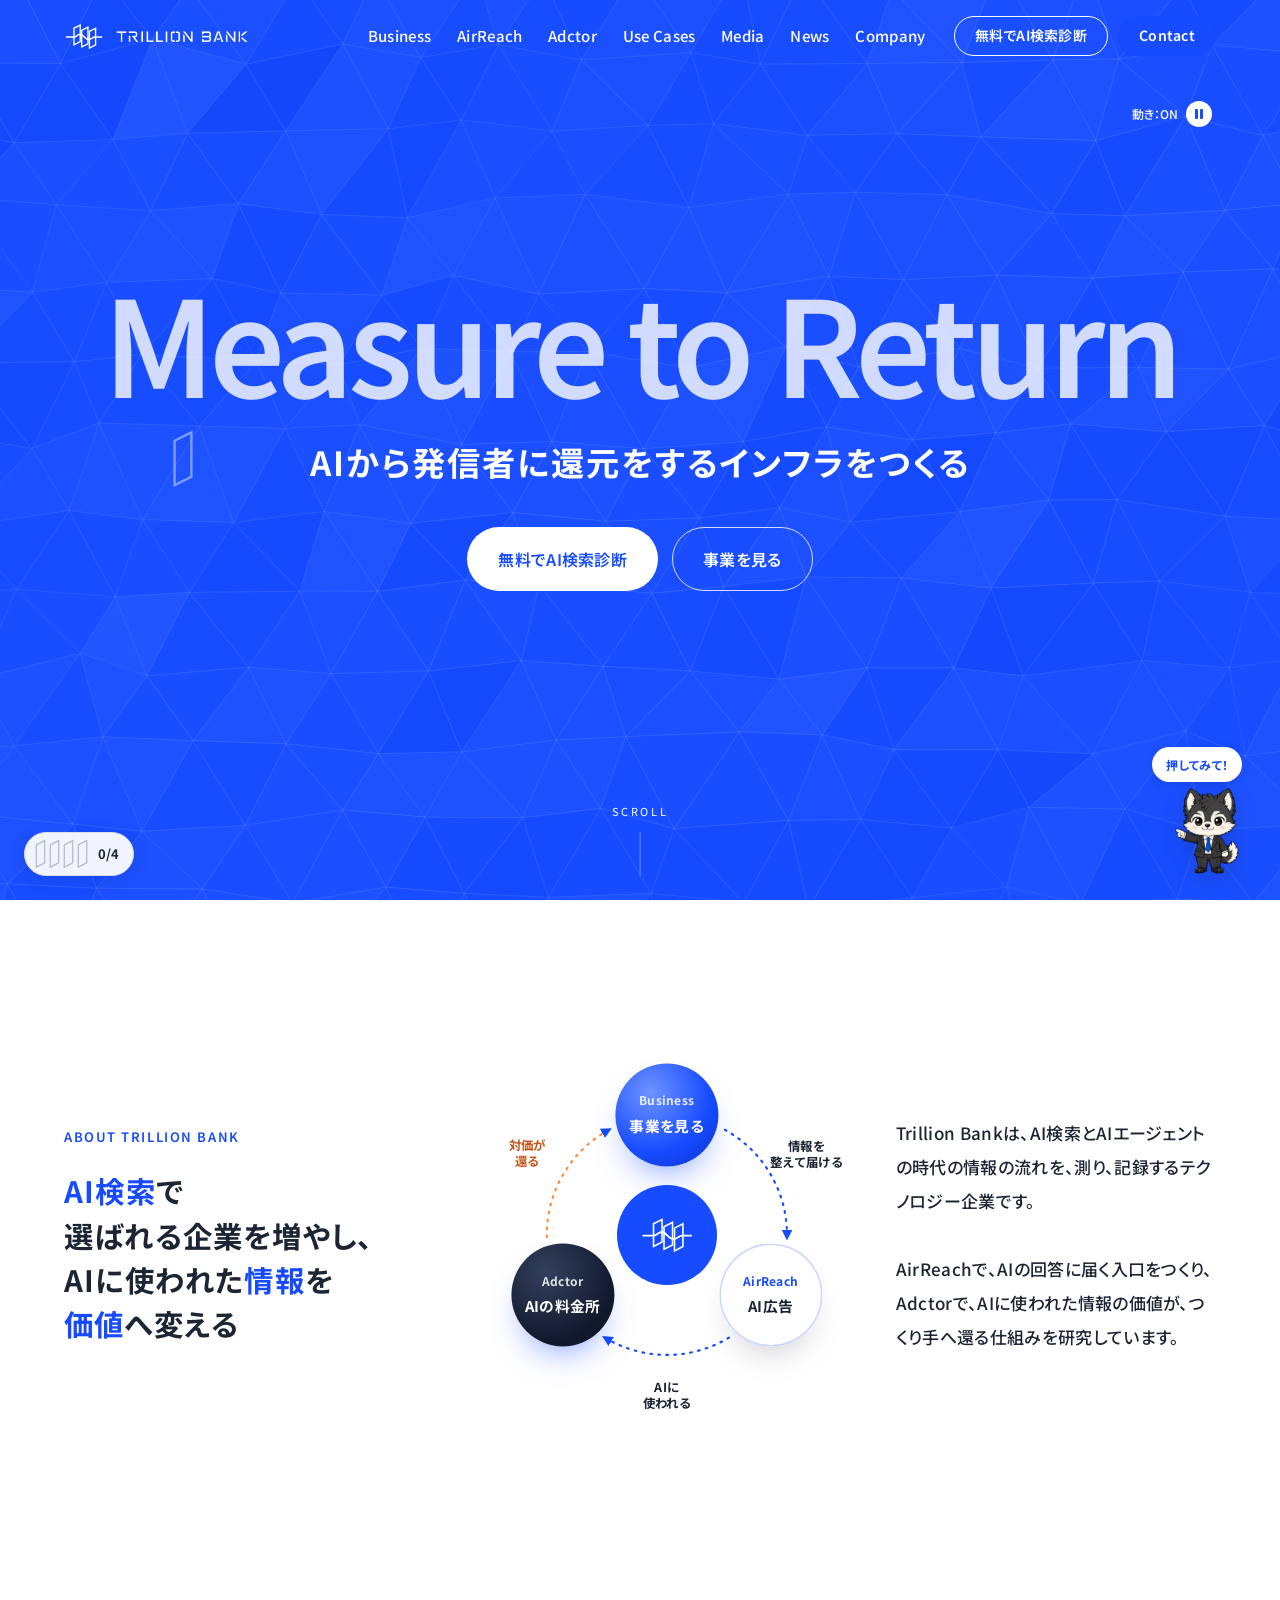
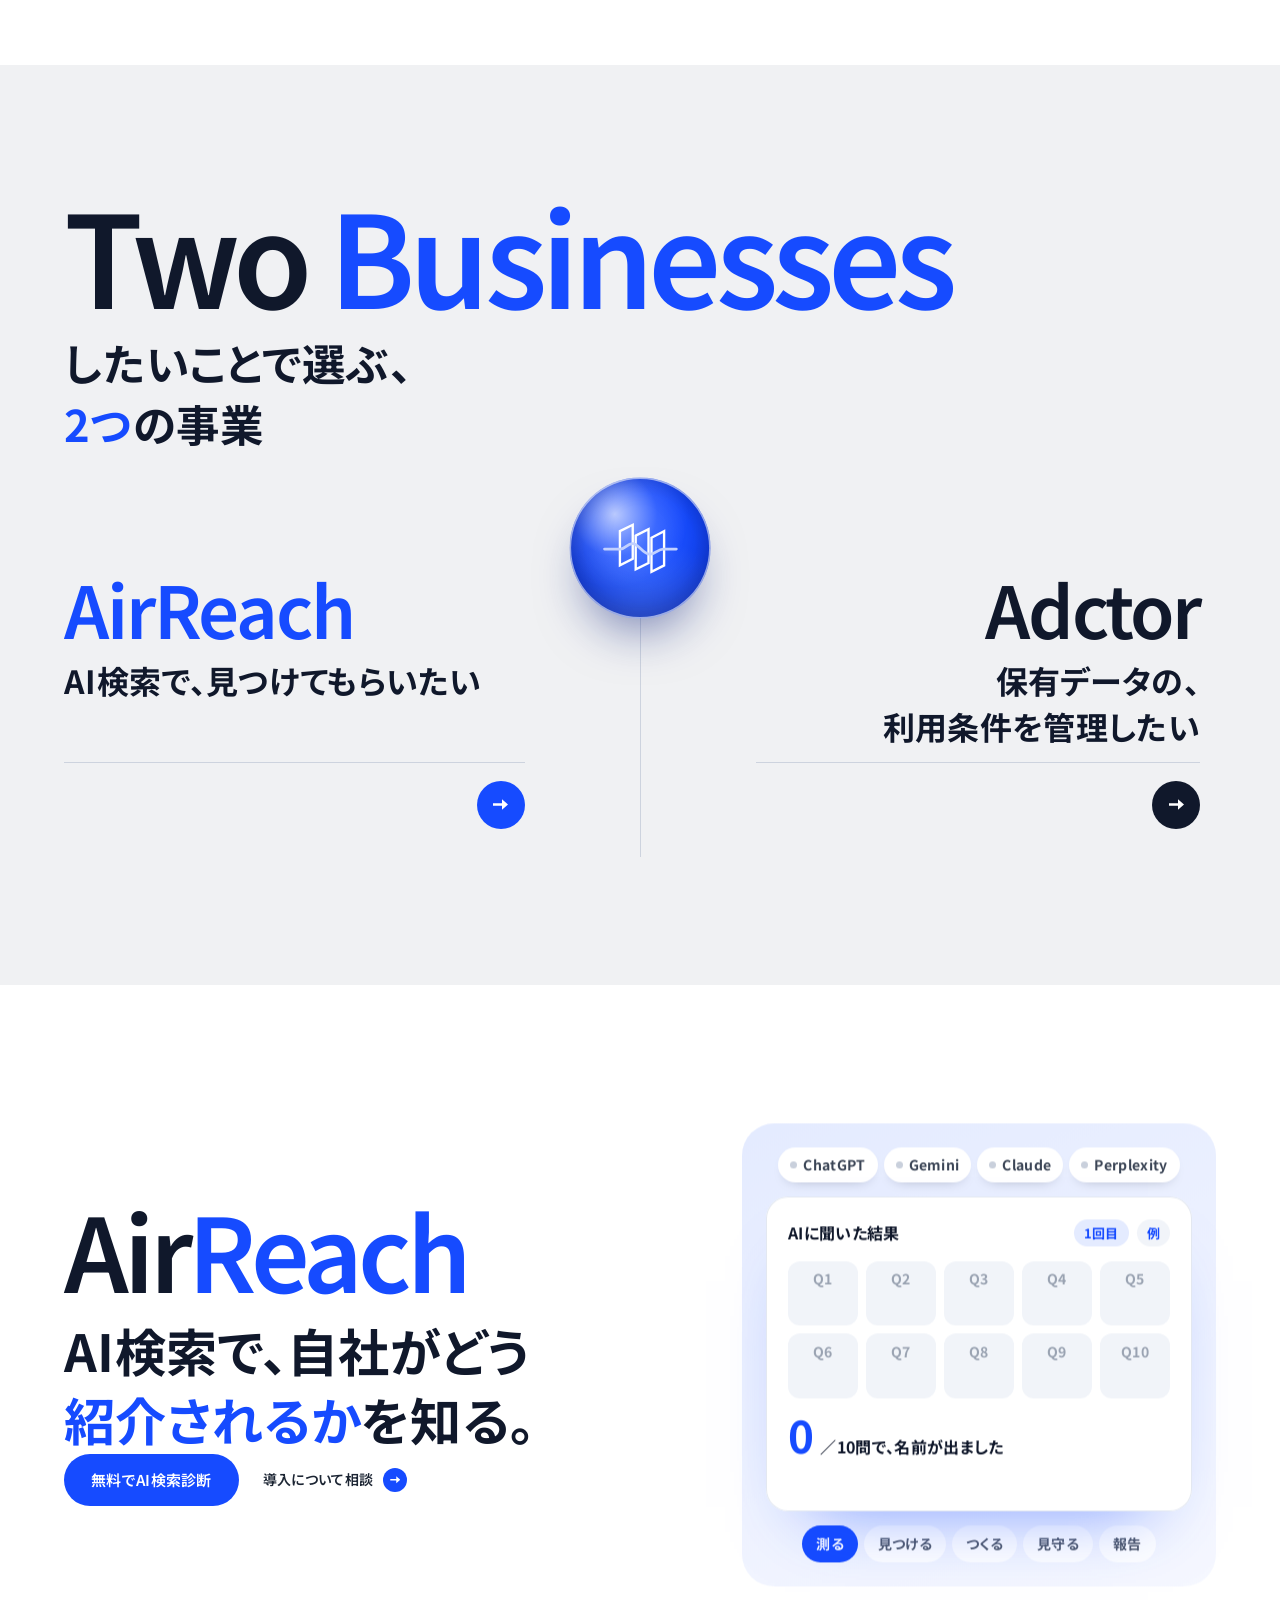
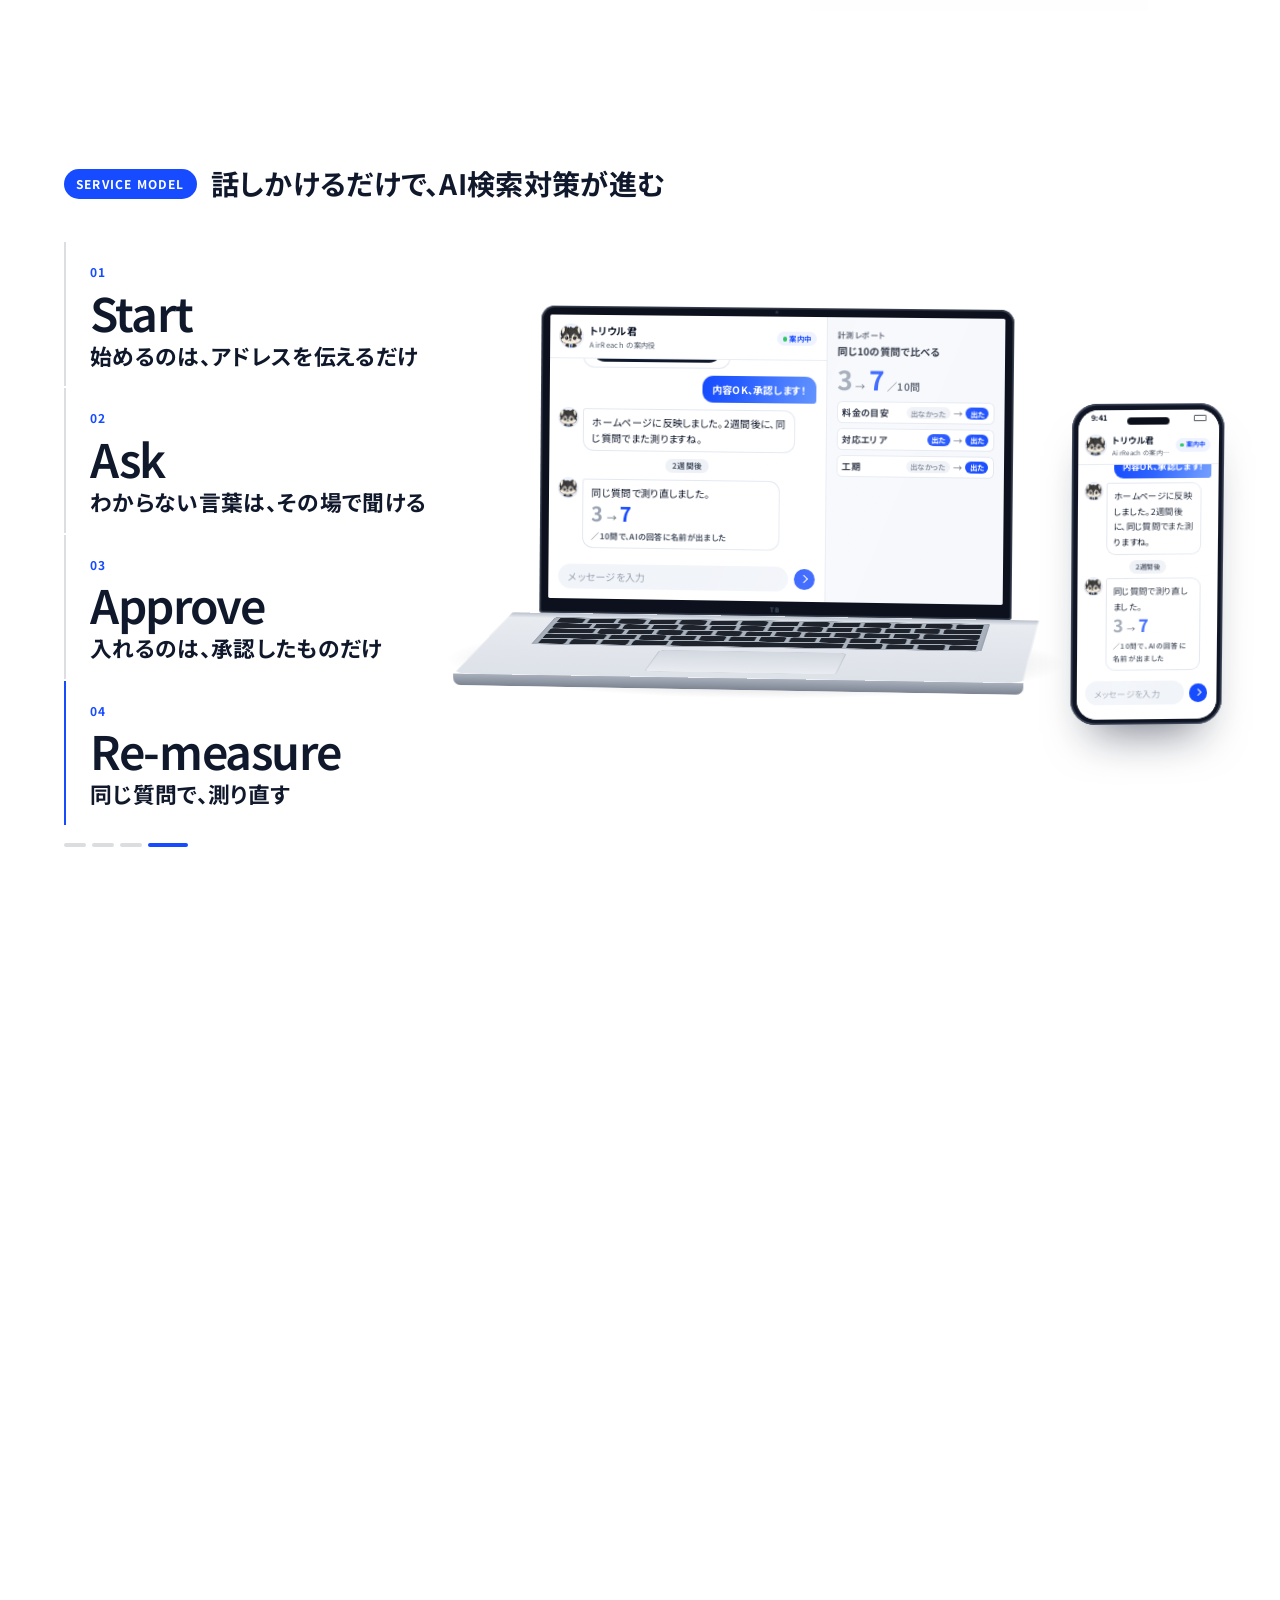
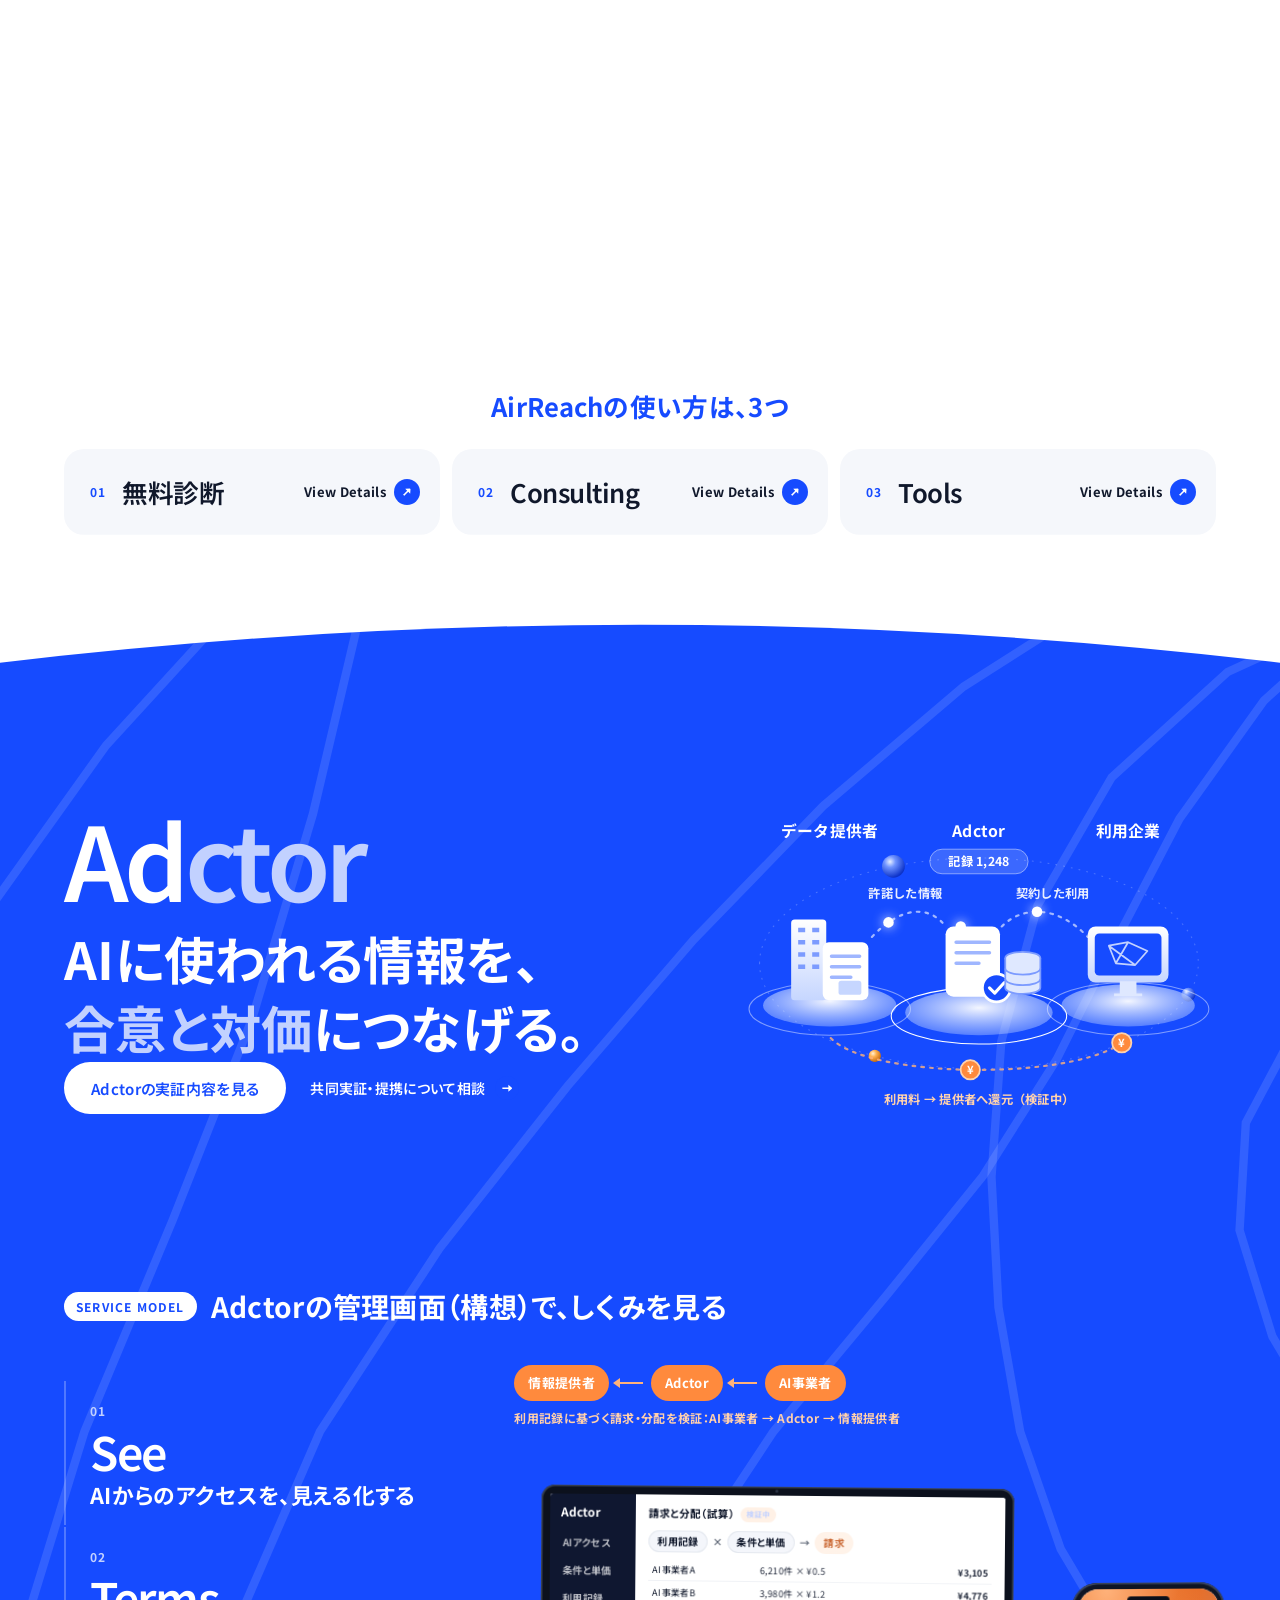
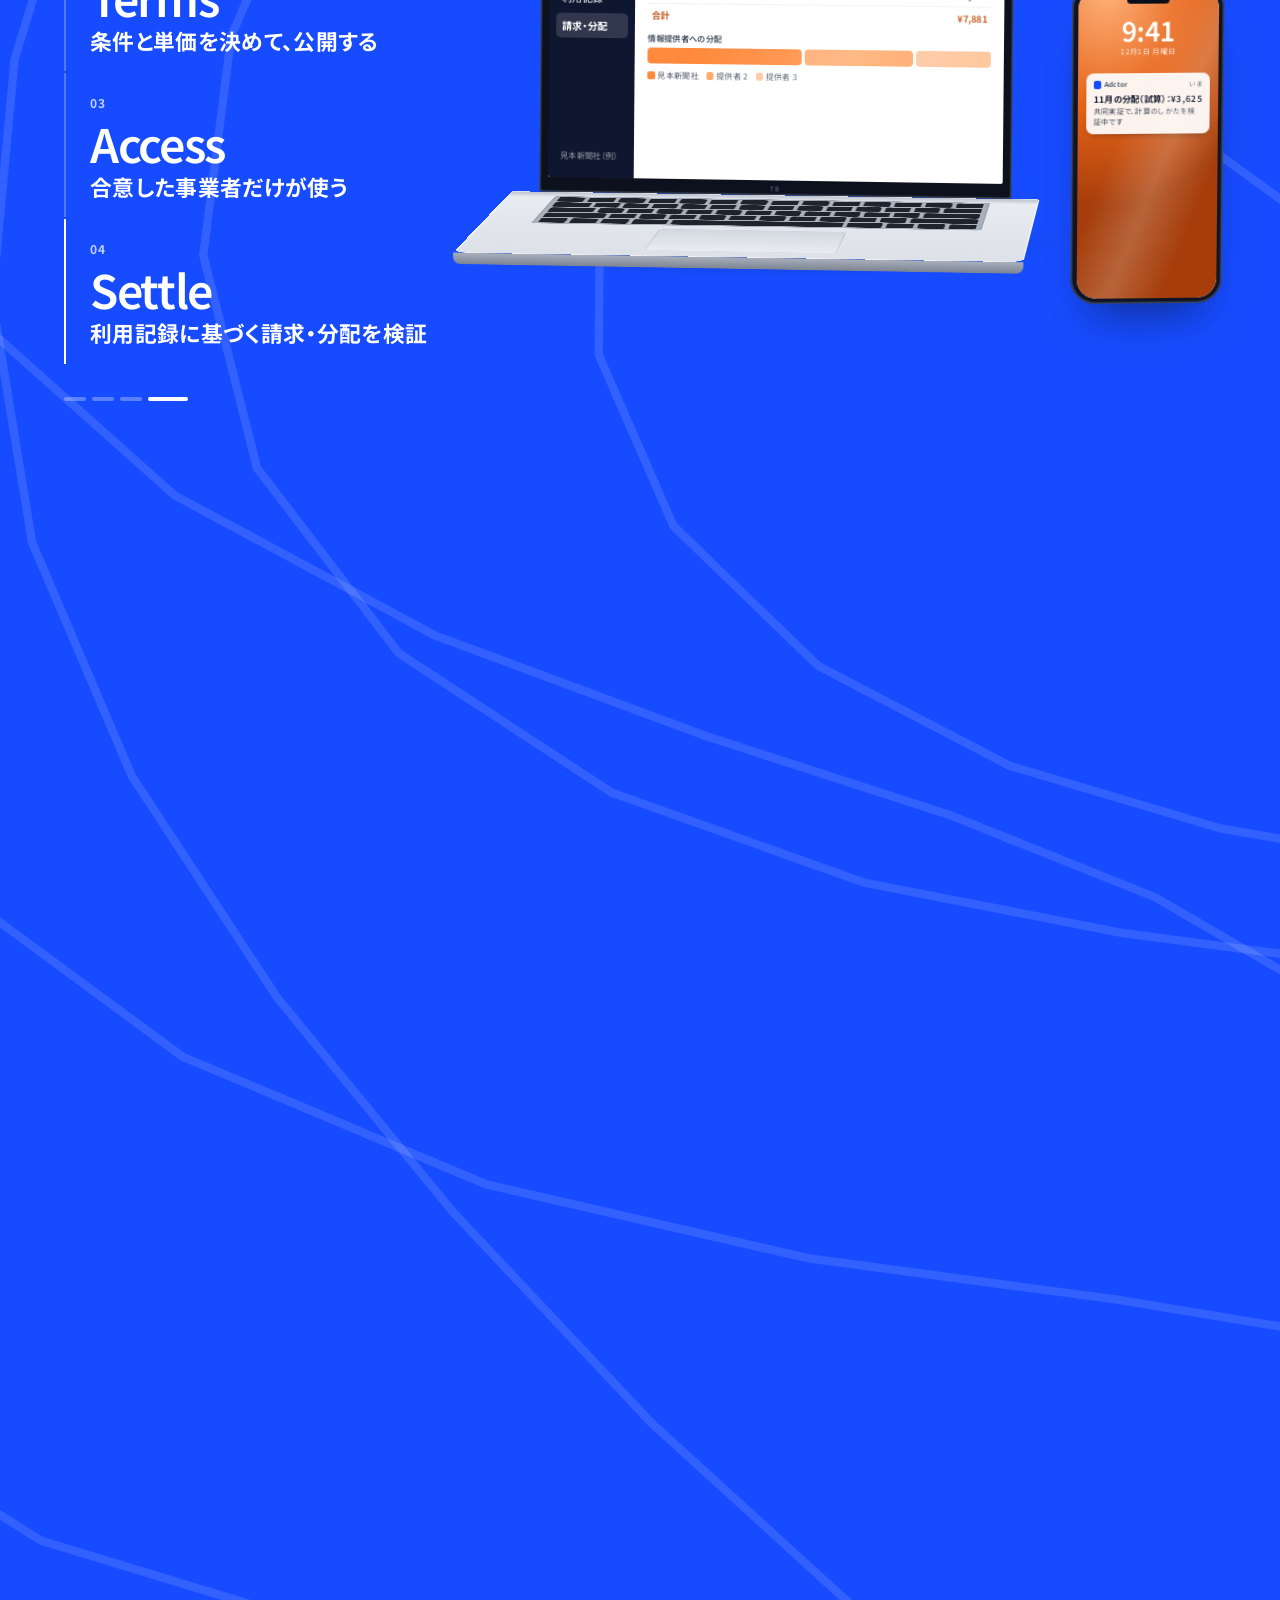
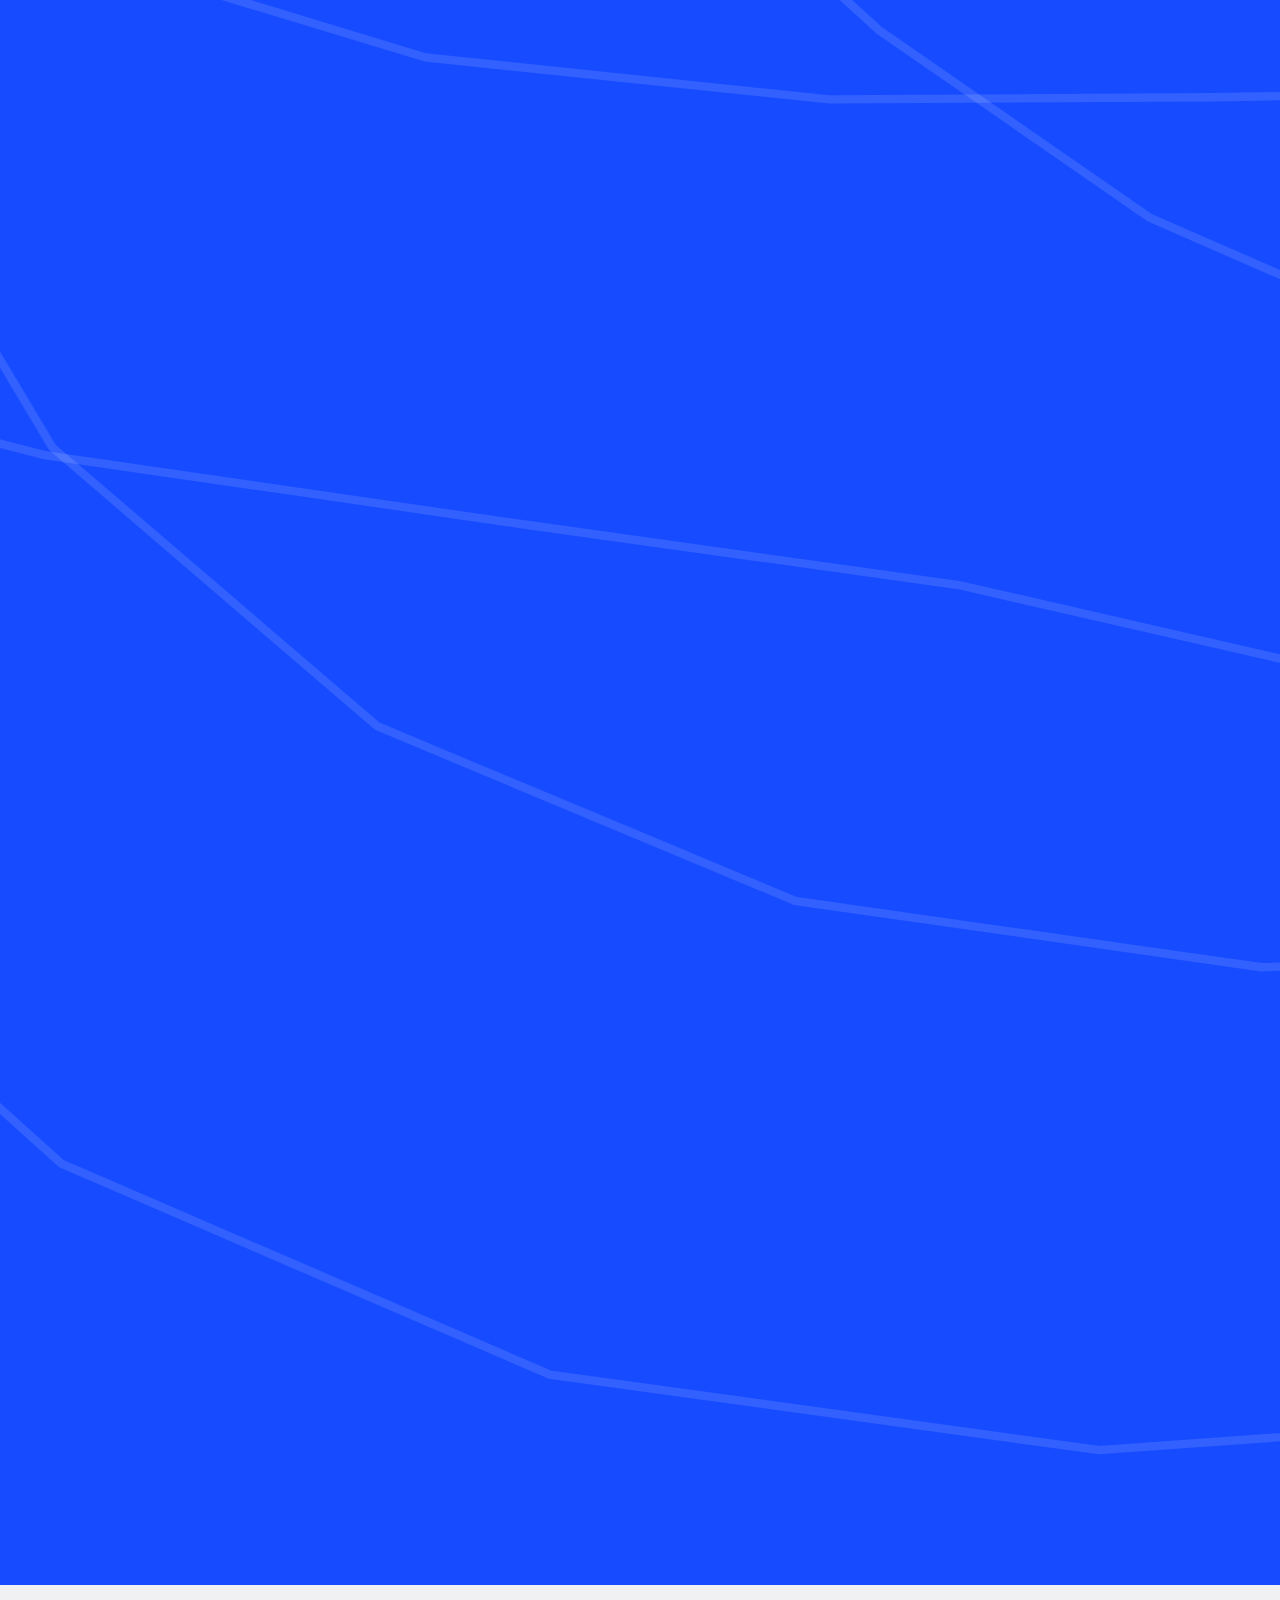
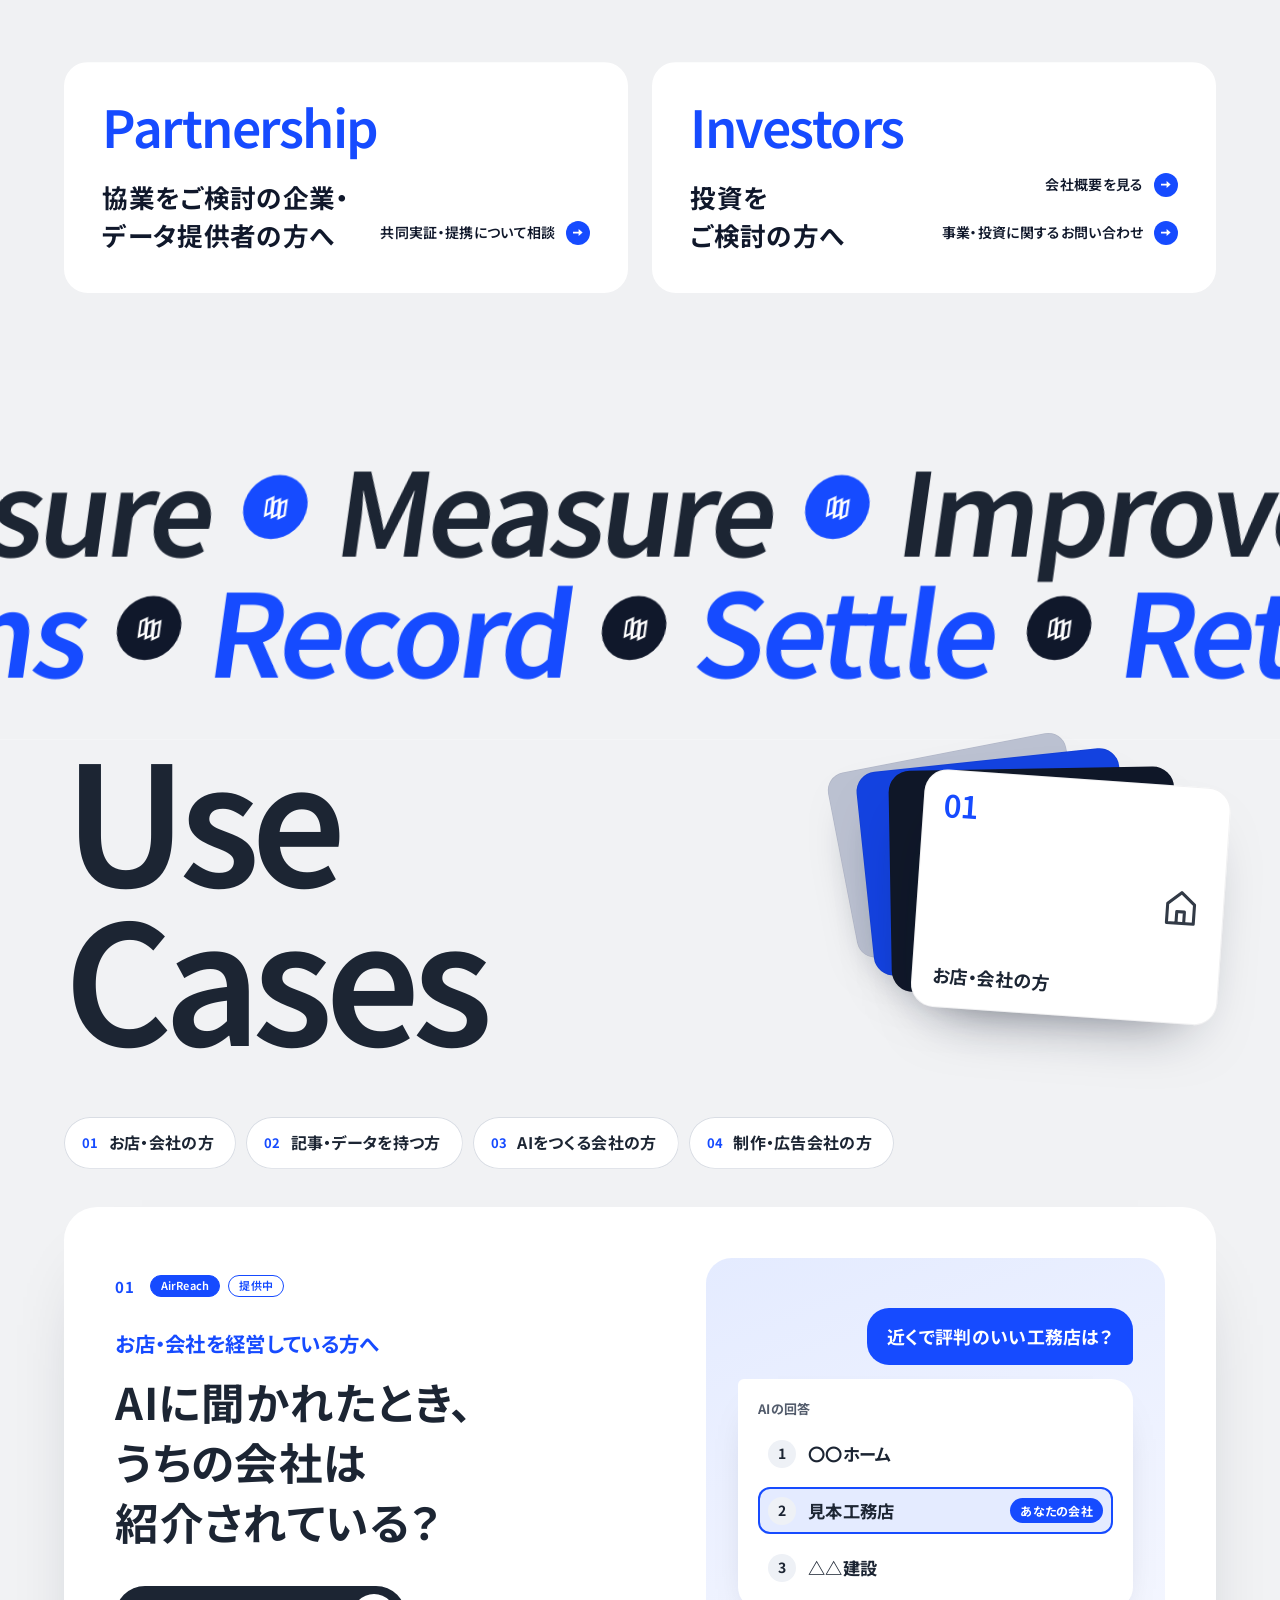
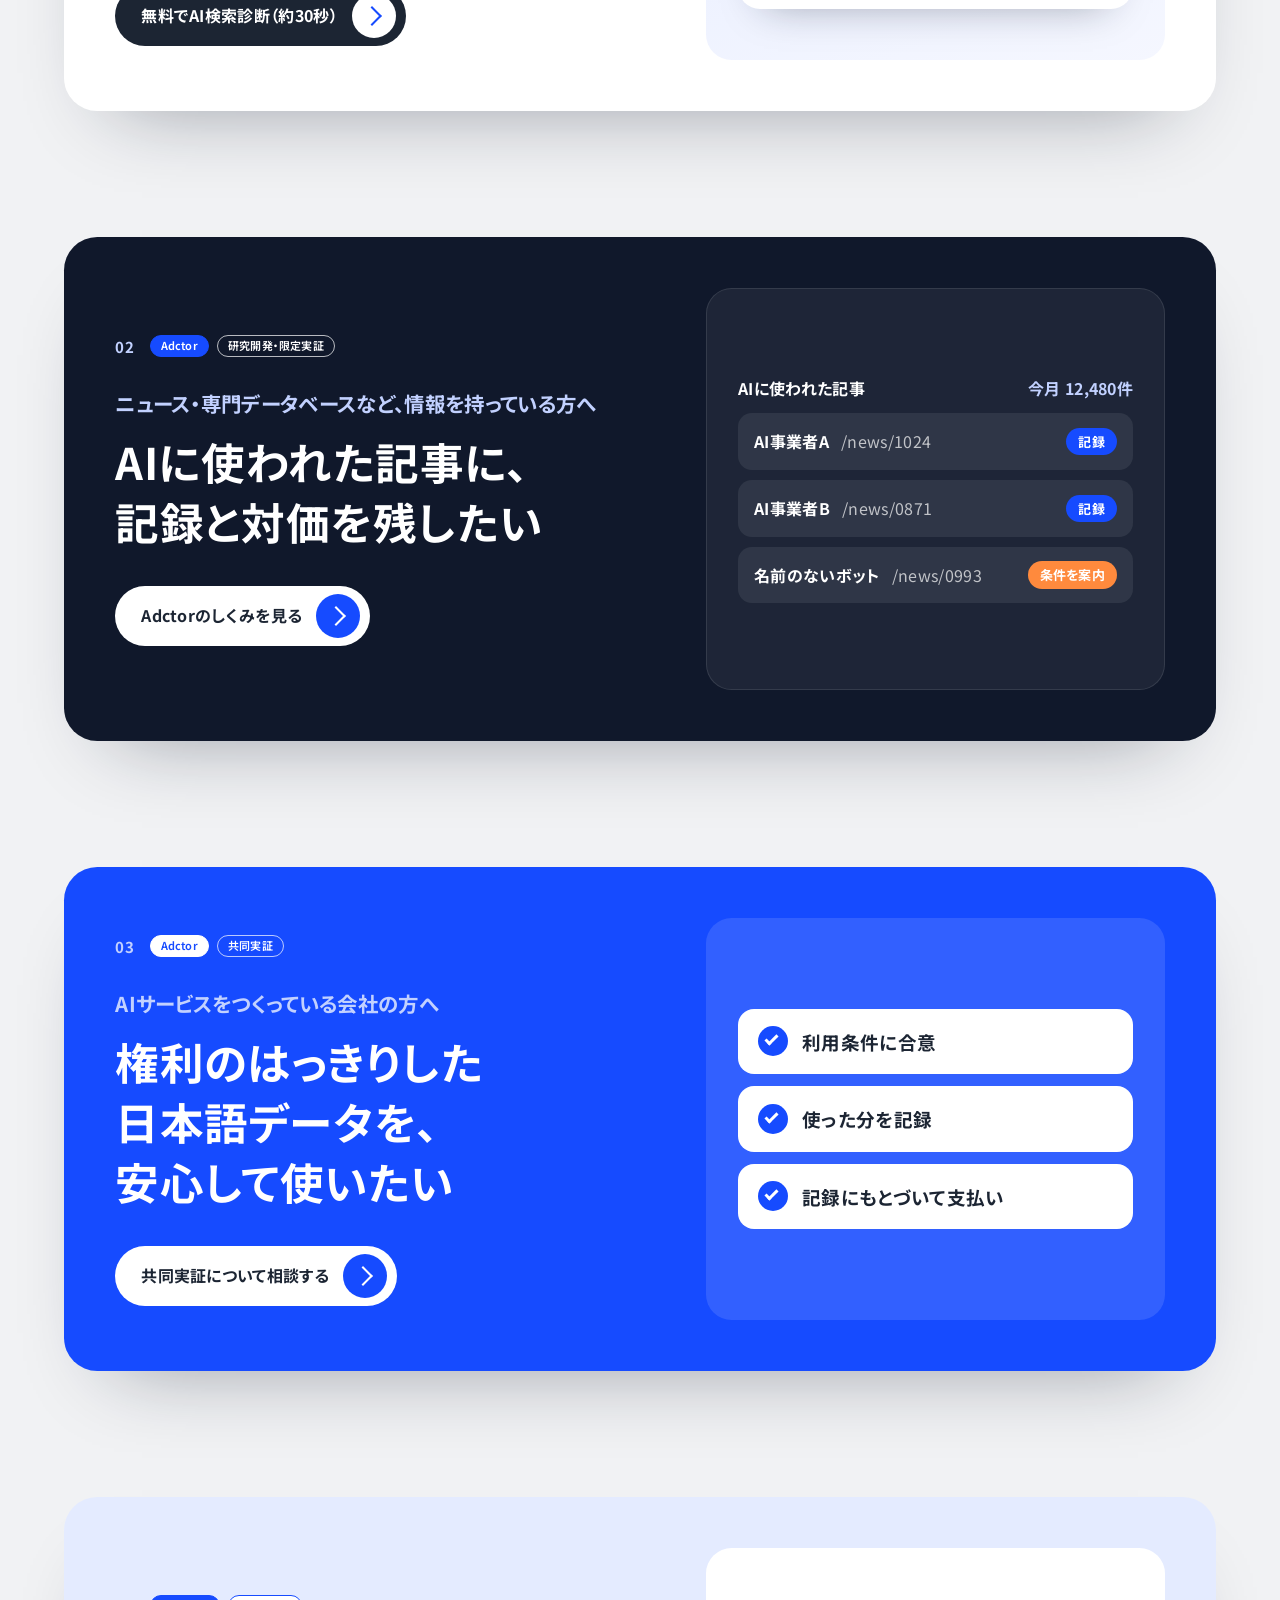
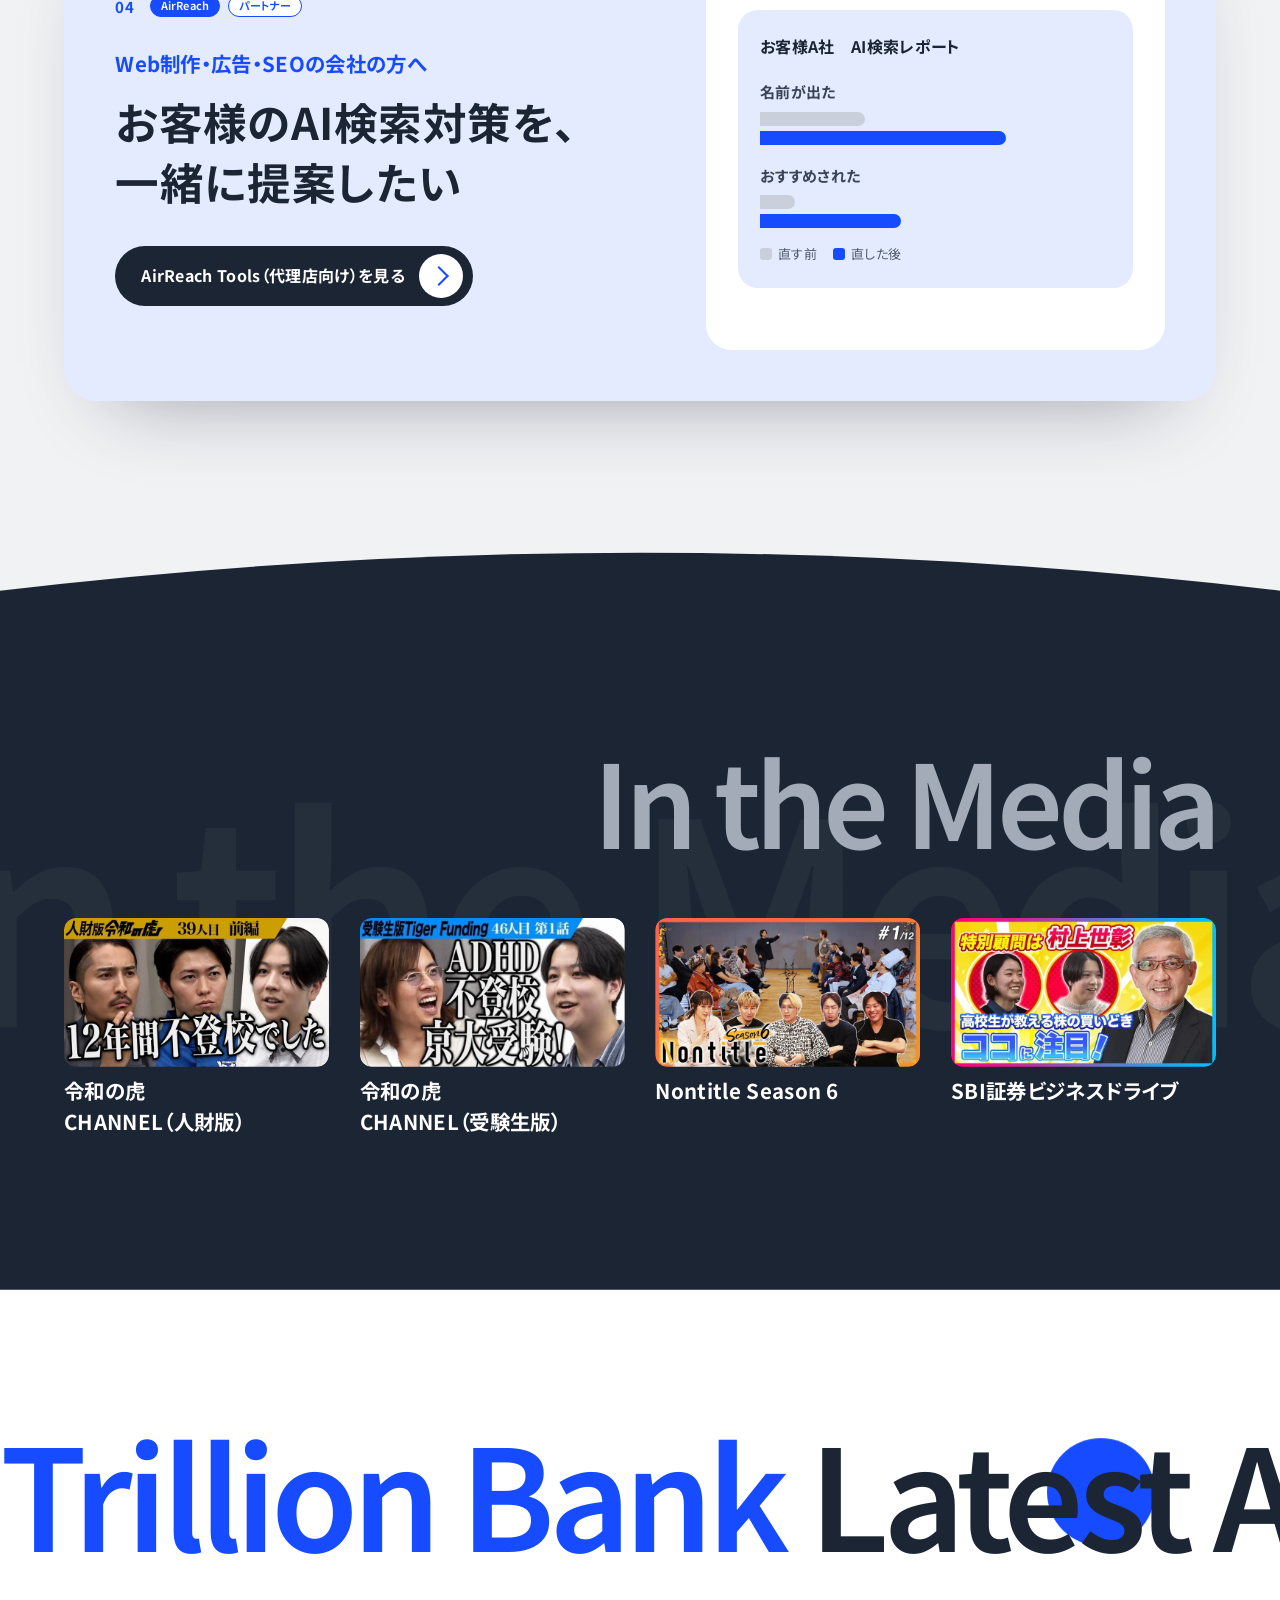
==== index.html @ 2e972a2d "Trillion Bank コーポレートサイト（プロトタイプ）を追加 トップと7つの下のページ（Business・AirReach・Adctor・Use Cases・Media・News・Compan" ====
<!doctype html>
<html lang="ja">
<head>
<meta charset="utf-8">
<meta name="viewport" content="width=device-width, initial-scale=1">
<title>株式会社Trillion Bank｜AI検索で見つかり、AIに使われた情報を価値へ変える</title>
<meta name="description" content="株式会社Trillion Bankは、AIに情報が届く入口と、使われた情報の価値を発信者に還す仕組みをつくる会社です。AirReachでAI検索での見え方を測って改善し、Adctorで情報の利用条件・記録・対価の流れを共同で検証しています。">
<link rel="canonical" href="https://trillion-bank.jp/">
<meta property="og:type" content="website">
<meta property="og:site_name" content="株式会社Trillion Bank">
<meta property="og:title" content="株式会社Trillion Bank｜AI検索で見つかり、AIに使われた情報を価値へ変える">
<meta property="og:description" content="AirReachでAI検索での見え方を測って改善し、Adctorで情報の利用条件と対価の流れを共同で検証しています。">
<meta property="og:url" content="https://trillion-bank.jp/">
<meta property="og:image" content="https://trillion-bank.jp/images/hero/tb-logo-color.webp">
<meta property="og:locale" content="ja_JP">
<meta name="twitter:card" content="summary_large_image">
<meta name="theme-color" content="#164bff">
<link rel="icon" href="assets/favicon.png">
<link rel="preconnect" href="https://fonts.googleapis.com">
<link rel="preconnect" href="https://fonts.gstatic.com" crossorigin>
<link rel="stylesheet" href="https://fonts.googleapis.com/css2?family=Google+Sans+Flex:wght@400..700&amp;family=Noto+Sans+JP:wght@400;500;700&amp;display=swap">
<link rel="stylesheet" href="style.css">
<link rel="stylesheet" href="gp-motion.css">
<link rel="stylesheet" href="site.css">
<script type="application/ld+json">
{
  "@context": "https://schema.org",
  "@type": "Organization",
  "name": "株式会社Trillion Bank",
  "alternateName": ["Trillion Bank", "トリリオンバンク"],
  "url": "https://trillion-bank.jp/",
  "logo": "https://trillion-bank.jp/images/hero/tb-logo-symbol.webp",
  "foundingDate": "2025-12-23",
  "description": "AIに情報が届く入口と、使われた情報の価値を発信者に還す仕組みをつくる会社。",
  "address": {
    "@type": "PostalAddress",
    "postalCode": "102-0083",
    "addressRegion": "東京都",
    "addressLocality": "千代田区",
    "streetAddress": "麹町六丁目2番1号 麹町サイトビル6階 ROOMZ",
    "addressCountry": "JP"
  },
  "contactPoint": { "@type": "ContactPoint", "contactType": "sales", "url": "https://trillion-bank.jp/trillionbank/contact/" }
}
</script>
<script>document.documentElement.classList.add('js');</script>
</head>
<body>

<!-- SITE:symbols -->
<!-- ロゴシンボルの部品（3枚のフレームと青い線） -->
<svg width="0" height="0" style="position:absolute" aria-hidden="true">
  <defs>
    <g id="tb-frames">
      <path d="M103 74 L168 42 L168 214 L103 247 Z"/>
      <path d="M183 97 L248 64 L248 236 L183 268 Z"/>
      <path d="M263 108 L327 75 L327 248 L263 281 Z"/>
    </g>
    <path id="tb-frame" d="M4 18 L30 5 L30 74 L4 87 Z"/>
    <path id="tb-wave" d="M25 165 H105 C130 165 140 137 166 137 C200 137 216 191 256 191 C286 191 296 165 322 165 H389"/>
  </defs>
</svg>
<!-- /SITE:symbols -->

<a class="skip" href="#main">本文へスキップ</a>

<!-- ───────── OPENING ─────────
     1,000,000,000,000 まで数え上げ → ロゴのフレームが描かれ線が通り抜ける →
     ロゴタイプが左から現れる → 3枚のフレーム型の幕が順に上がって本編へ -->
<div class="opening" id="opening" aria-hidden="true">
  <div class="opening__panels"><span></span><span></span><span></span></div>
  <div class="opening__count">
    <span class="opening__num" id="openingNum">0</span>
    <span class="opening__unit">TRILLION ISSUES TO TAKE ON</span>
  </div>
  <div class="opening__logo">
    <svg class="opening__symbol" viewBox="0 0 414 318">
      <g class="opening__frames">
        <path pathLength="1" d="M103 74 L168 42 L168 214 L103 247 Z"/>
        <path pathLength="1" d="M183 97 L248 64 L248 236 L183 268 Z"/>
        <path pathLength="1" d="M263 108 L327 75 L327 248 L263 281 Z"/>
      </g>
      <path class="opening__wave" pathLength="1" d="M25 165 H105 C130 165 140 137 166 137 C200 137 216 191 256 191 C286 191 296 165 322 165 H389"/>
    </svg>
    <img class="opening__wordmark" src="assets/tb-wordmark.webp" alt="" width="2048" height="201">
  </div>
  <button type="button" class="opening__skip" id="openingSkip" tabindex="-1">スキップ</button>
</div>

<!-- ───────── HEADER ───────── -->
<!-- SITE:header -->
<header class="header" id="header">
  <div class="header__inner">
    <a href="index.html" class="header__logo" aria-label="Trillion Bank トップへ" data-cursor="Top">
      <svg class="header__symbol" viewBox="0 0 414 318" aria-hidden="true">
        <use href="#tb-frames" class="sym-frames"/>
        <path class="sym-wave" pathLength="1" d="M25 165 H105 C130 165 140 137 166 137 C200 137 216 191 256 191 C286 191 296 165 322 165 H389"/>
      </svg>
      <img class="header__wordmark" src="assets/tb-wordmark.webp" alt="" width="2048" height="201">
    </a>
    <nav class="header__nav" aria-label="グローバルナビゲーション">
      <ul>
        <li class="has-mega"><a href="business.html" data-page="business" data-roll>Business</a>
          <div class="mega" id="megaBusiness">
            <div class="mega__inner">
              <p class="mega__lead"><span class="mega__en">Business</span>AIに届く入口と、使われた価値が還る仕組み</p>
              <a class="mega__card" href="airreach.html">
                <span class="mega__thumb mega__thumb--logo" aria-hidden="true"><img src="assets/logos/airreach-symbol.png" alt="" width="145" height="318"></span>
                <span class="mega__body"><span class="mega__state">提供中</span><b>AirReach</b><span>AI広告（AI検索対策）</span></span>
                <i class="mega__go" aria-hidden="true"></i>
              </a>
              <a class="mega__card mega__card--navy" href="adctor.html">
                <span class="mega__thumb mega__thumb--logo" aria-hidden="true"><img src="assets/logos/adctor-symbol-navy.svg" alt="" width="224" height="236"></span>
                <span class="mega__body"><span class="mega__state">研究開発・限定実証</span><b>Adctor</b><span>AIの料金所（Pay per Citation）</span></span>
                <i class="mega__go" aria-hidden="true"></i>
              </a>
              <ul class="mega__links">
                <li><a href="business.html">事業の全体像</a></li>
                <li><a href="usecases.html">立場から探す</a></li>
                <li><a href="#contact">導入・共同実証の相談</a></li>
              </ul>
            </div>
          </div>
        </li>
        <li><a href="airreach.html" data-page="airreach" data-roll>AirReach</a></li>
        <li><a href="adctor.html" data-page="adctor" data-roll>Adctor</a></li>
        <li><a href="usecases.html" data-page="usecases" data-roll>Use Cases</a></li>
        <li><a href="media.html" data-page="media" data-roll>Media</a></li>
        <li><a href="news.html" data-page="news" data-roll>News</a></li>
        <li><a href="company.html" data-page="company" data-roll>Company</a></li>
      </ul>
    </nav>
    <div class="header__actions">
      <a class="pill pill--ghost magnetic" href="https://trillion-bank.jp/#diagnose" data-cursor="診断へ"><span class="pc-only">無料で</span>AI検索診断</a>
      <a class="pill pill--blue magnetic header__contact" href="#contact" data-cursor="相談する">Contact</a>
      <button type="button" class="header__menu" id="menuButton" aria-expanded="false" aria-controls="drawer" aria-label="メニューを開く"><span></span><span></span></button>
    </div>
  </div>
</header>

<div class="drawer" id="drawer" hidden>
  <nav aria-label="メニュー">
    <a href="index.html" data-page="top" aria-current="page"><span>Top</span>トップ</a>
    <a href="business.html" data-page="business"><span>Business</span>事業の全体像</a>
    <a href="airreach.html" data-page="airreach"><span>AirReach</span>AI広告（AI検索対策）</a>
    <a href="adctor.html" data-page="adctor"><span>Adctor</span>AIの料金所（Pay per Citation）</a>
    <a href="usecases.html" data-page="usecases"><span>Use Cases</span>立場から探す</a>
    <a href="media.html" data-page="media"><span>Media</span>メディア掲載</a>
    <a href="news.html" data-page="news"><span>News</span>ニュース</a>
    <a href="company.html" data-page="company"><span>Company</span>会社情報・経営メンバー</a>
  </nav>
  <div class="drawer__actions">
    <a class="pill pill--white pill--lg" href="https://trillion-bank.jp/#diagnose">無料でAI検索診断</a>
    <a class="pill pill--outline-white pill--lg" href="#contact">お問い合わせ・ご相談</a>
  </div>
</div>
<!-- /SITE:header -->

<!-- セクション移動の点ナビ（ホバーで行き先が出る） -->
<nav class="dots" aria-label="セクション移動">
  <a href="#top" data-label="Top"><span class="sr">トップ</span></a>
  <a href="#statement" data-label="About"><span class="sr">私たちについて</span></a>
  <a href="#business" data-label="Business"><span class="sr">事業</span></a>
  <a href="#airreach" data-label="AirReach"><span class="sr">AirReach</span></a>
  <a href="#adctor" data-label="Adctor"><span class="sr">Adctor</span></a>
  <a href="#usecases" data-label="Use Cases"><span class="sr">立場から探す</span></a>
  <a href="#media" data-label="Media"><span class="sr">メディア掲載</span></a>
  <a href="#news" data-label="News"><span class="sr">ニュース</span></a>
  <a href="#company" data-label="Company"><span class="sr">会社情報</span></a>
  <a href="#ourbiz" data-label="Our Business"><span class="sr">事業の全体像</span></a>
  <a href="#members" data-label="Members"><span class="sr">取締役・メンバー</span></a>
  <a href="#contact" data-label="Contact"><span class="sr">お問い合わせ</span></a>
</nav>

<main id="main">

<!-- ───────── HERO ───────── -->
<div class="hero-pin" id="heroPin">
<section class="hero" id="top" aria-labelledby="hero-title">
  <!-- 背景：カーソルに合わせて動く三角形の幾何学模様（hero-geo.js） -->
  <div class="hero__shapes" aria-hidden="true"><canvas class="hero__geo" id="heroGeo"></canvas></div>
  <!-- 隠しフレーム 1：測る（ヒーローに浮かぶ小さなフレームのひとつ） -->
  <button type="button" class="key key--hero" data-key="measure" aria-label="隠しフレームを拾う（1：測る）">
    <svg viewBox="0 0 34 92" aria-hidden="true"><use href="#tb-frame"/></svg>
  </button>
  <div class="hero__copy">
    <p class="hero__display" aria-hidden="true"><span>Measure</span> <span>to</span> <span>Return</span></p>
    <h1 class="hero__title" id="hero-title">AIから発信者に<br class="sp">還元をする<br class="sp">インフラをつくる</h1>
    <div class="hero__actions">
      <a class="pill pill--white pill--xl magnetic" href="https://trillion-bank.jp/#diagnose" data-cursor="30秒で診断">無料でAI検索診断</a>
      <a class="pill pill--outline-white pill--xl magnetic" href="#business" data-cursor="事業を見る">事業を見る</a>
    </div>
  </div>
  <button type="button" class="motion-toggle" id="motionToggle" aria-pressed="false" aria-label="動きを停止する">
    <span class="motion-toggle__label" id="motionLabel">動き：ON</span>
    <span class="motion-toggle__icon" aria-hidden="true"></span>
  </button>
  <a class="hero__scroll" href="#statement"><span>Scroll</span><i aria-hidden="true"></i></a>
</section>
</div>

<!-- ───────── STATEMENT ───────── -->
<section class="statement" id="statement" aria-labelledby="statement-title">
  <div class="statement__inner">
    <div class="statement__text">
      <p class="eyebrow reveal">About Trillion Bank</p>
      <h2 class="statement__title" id="statement-title" data-fill>
        <span class="w is-blue">AI検索</span><span class="w">で</span><br>
        <span class="w">選ばれる企業</span><span class="w">を</span><span class="w">増やし、</span><br>
        <span class="w">AIに使われた</span><span class="w is-blue">情報</span><span class="w">を</span><br>
        <span class="w is-blue">価値</span><span class="w">へ</span><span class="w">変える</span>
      </h2>
      <p class="statement__body reveal">Trillion Bankは、AI検索とAIエージェントの時代の情報の流れを、測り、記録するテクノロジー企業です。<br><br>AirReachで、AIの回答に届く入口をつくり、Adctorで、AIに使われた情報の価値が、つくり手へ還る仕組みを研究しています。</p>
    </div>
    <div class="emblem cyc reveal">
      <svg class="cyc__svg" viewBox="0 0 400 400" aria-hidden="true">
        <defs><marker id="cycArw" viewBox="0 0 10 10" refX="7" refY="5" markerWidth="5" markerHeight="5" orient="auto"><path d="M0 0 L10 5 L0 10 Z" fill="#164bff"/></marker></defs>
        <path class="cyc__arc" d="M265.2 81.8 A135 135 0 0 1 335.0 202.7" marker-end="url(#cycArw)"/>
        <path class="cyc__arc" d="M269.8 315.5 A135 135 0 0 1 130.2 315.5" marker-end="url(#cycArw)"/>
        <path class="cyc__arc cyc__arc--back" d="M65.0 202.7 A135 135 0 0 1 134.8 81.8" marker-end="url(#cycArw)"/>
        <g class="cyc__lab"><text x="357" y="106">情報を</text><text x="357" y="124">整えて届ける</text><text x="200" y="377">AIに</text><text x="200" y="395">使われる</text><g class="cyc__lab--back"><text x="43" y="105">対価が</text><text x="43" y="123">還る</text></g></g>
      </svg>
      <a class="cyc__node " href="business.html" data-cursor="事業へ" style="left:50.00%;top:16.25%"><span class="cyc__en">Business</span><span class="cyc__ja">事業を見る</span></a>
      <a class="cyc__node cyc__node--w" href="airreach.html" data-cursor="AirReachへ" style="left:79.23%;top:66.88%"><span class="cyc__en">AirReach</span><span class="cyc__ja">AI広告</span></a>
      <a class="cyc__node cyc__node--n" href="adctor.html" data-cursor="Adctorへ" style="left:20.77%;top:66.88%"><span class="cyc__en">Adctor</span><span class="cyc__ja">AIの料金所</span></a>
      <!-- 隠しフレーム 2：守る（エンブレムの中心を押すと回って現れる） -->
      <button type="button" class="emblem__core" id="emblemCore" aria-label="エンブレムを回す">
        <svg viewBox="0 0 414 318" aria-hidden="true"><use href="#tb-frames" class="emblem__frames"/><use href="#tb-wave" class="emblem__wave"/></svg>
      </button>
      <button type="button" class="key key--emblem" data-key="protect" aria-label="隠しフレームを拾う（2：守る）" hidden>
        <svg viewBox="0 0 34 92" aria-hidden="true"><use href="#tb-frame"/></svg>
      </button>
    </div>
  </div>
</section>

<!-- ───────── BUSINESS：したいことから選ぶ → AirReach／Adctor（Goodpatch AIページの編集の型を参考） ───────── -->
<section class="bz" id="business" aria-labelledby="business-title">

  <!-- 入口：Two Businesses -->
  <div class="bz-band bz-band--gray">
    <div class="bz-wrap">
      <header class="bz-head">
        <p class="bz-en" aria-hidden="true">Two <span>Businesses</span></p>
        <h2 class="bz-ja" id="business-title"><span class="nb">したいことで選ぶ、</span><span class="nb"><em>2つ</em>の事業</span></h2>
      </header>

      <nav class="bz-entry" aria-label="したいことから事業を選ぶ">
        <ul>
          <li>
            <a class="bz-card" href="#airreach" data-cursor="AirReachへ">
              <svg class="bz-card__contour" viewBox="0 0 800 600" aria-hidden="true"><path d="M704.5 120.0 L702.7 128.7 L699.7 137.1 L695.4 145.0 L689.4 152.1 L681.6 157.8 L672.1 161.7 L661.8 163.6 L651.7 164.0 L642.7 163.8 L634.8 164.3 L627.6 166.1 L620.0 169.4 L611.2 173.3 L601.1 176.6 L590.0 178.0 L578.9 176.9 L569.0 173.2 L560.8 167.4 L554.2 160.4 L548.9 152.8 L544.5 145.0 L540.9 136.9 L538.7 128.6 L538.4 120.0 L540.6 111.6 L545.2 104.0 L551.6 97.3 L558.6 91.6 L565.4 86.5 L571.7 81.4 L577.7 75.9 L584.2 70.5 L591.8 65.6 L600.7 62.3 L610.3 61.1 L620.0 62.2 L629.1 65.0 L637.3 68.3 L645.2 71.4 L653.4 73.7 L662.5 75.7 L672.5 78.0 L682.7 81.5 L691.8 86.8 L698.9 93.9 L703.2 102.2 L704.9 111.1 Z"/><path d="M746.0 120.0 L741.9 132.8 L735.4 144.7 L728.5 155.9 L722.0 167.1 L715.8 178.8 L708.6 190.9 L699.1 202.4 L686.3 211.9 L670.6 217.8 L653.3 219.5 L636.0 217.3 L620.0 212.6 L605.7 206.9 L592.8 201.3 L580.5 196.2 L568.7 191.1 L557.3 185.4 L547.0 178.4 L538.1 170.3 L530.7 161.3 L523.7 151.9 L516.3 142.2 L507.8 131.8 L498.6 120.0 L490.5 106.4 L485.8 91.2 L486.7 75.8 L494.1 61.9 L507.4 50.9 L524.5 43.6 L543.1 39.8 L560.9 38.2 L577.2 37.3 L592.0 36.4 L606.1 35.2 L620.0 34.6 L634.0 35.2 L647.5 37.8 L660.3 42.2 L672.1 47.8 L683.5 53.8 L695.2 59.8 L707.7 66.2 L720.5 73.6 L732.4 82.8 L741.5 94.0 L746.2 106.7 Z"/><path d="M788.1 120.0 L790.8 138.0 L788.1 156.0 L779.7 172.9 L766.9 187.9 L751.6 200.8 L735.7 212.6 L719.8 224.1 L703.5 235.8 L685.6 246.8 L665.4 255.4 L643.0 259.5 L620.0 257.7 L598.6 250.1 L580.4 238.3 L565.7 224.9 L553.4 212.2 L541.6 201.8 L528.4 193.3 L513.4 185.5 L497.3 176.7 L482.1 165.7 L469.4 152.3 L460.2 136.8 L454.4 120.0 L451.3 102.2 L450.3 83.6 L451.7 64.2 L456.9 44.7 L467.5 26.4 L484.1 11.3 L506.1 1.2 L531.4 -2.7 L557.2 -1.3 L581.0 3.4 L601.7 8.8 L620.0 12.7 L637.4 14.1 L655.5 14.0 L674.8 14.2 L694.5 16.8 L713.1 22.9 L729.3 32.5 L742.6 44.8 L753.5 58.4 L763.2 72.5 L772.6 87.3 L781.4 103.0 Z"/><path d="M843.8 120.0 L844.2 143.6 L835.3 166.2 L817.6 185.5 L794.0 200.4 L768.5 211.1 L744.3 219.4 L722.9 227.3 L703.8 236.2 L685.4 246.2 L665.6 256.3 L643.8 264.6 L620.0 270.1 L594.9 272.5 L569.0 272.4 L542.0 270.7 L513.3 267.8 L483.2 262.7 L452.9 253.7 L425.5 239.4 L404.8 219.4 L394.1 194.9 L394.3 168.4 L404.0 142.8 L419.1 120.0 L435.3 100.5 L449.1 83.4 L459.6 66.8 L468.1 49.8 L477.2 32.3 L489.3 15.4 L505.6 0.7 L525.5 -10.9 L547.7 -19.6 L571.0 -26.4 L594.9 -32.4 L620.0 -38.1 L646.8 -42.8 L675.1 -44.6 L703.6 -41.5 L730.2 -32.7 L752.8 -18.4 L770.7 -0.5 L784.9 18.8 L797.4 38.1 L810.1 57.0 L823.5 76.4 L835.7 97.3 Z"/><path d="M871.1 120.0 L869.4 146.3 L860.1 171.5 L843.7 194.1 L822.9 213.7 L800.5 230.8 L778.3 246.7 L756.6 262.5 L734.1 278.1 L709.1 292.0 L681.0 302.1 L650.7 306.7 L620.0 305.4 L590.4 299.9 L562.1 292.9 L533.7 286.7 L503.0 282.1 L468.9 277.6 L432.0 270.4 L395.9 257.5 L365.5 237.6 L345.2 211.1 L337.5 180.6 L341.5 149.3 L354.2 120.0 L371.3 93.8 L389.6 70.6 L407.7 49.6 L426.2 30.5 L446.3 13.4 L468.8 -0.9 L493.3 -12.1 L518.4 -20.7 L543.0 -28.8 L567.0 -38.3 L591.9 -50.7 L620.0 -65.1 L652.7 -78.9 L689.6 -87.9 L728.1 -88.7 L764.0 -79.5 L793.7 -61.1 L815.5 -36.4 L830.3 -9.1 L840.7 18.1 L849.6 43.9 L858.5 68.9 L866.5 94.0 Z"/><path d="M922.2 120.0 L924.4 152.1 L920.0 184.3 L906.8 215.0 L884.6 242.2 L855.6 264.6 L823.3 282.6 L790.5 297.8 L758.4 311.8 L726.3 325.2 L692.7 336.9 L656.9 344.3 L620.0 344.8 L584.3 337.2 L552.1 322.9 L524.2 305.0 L499.2 287.3 L473.7 272.5 L444.2 260.7 L409.3 249.4 L370.8 235.1 L333.4 215.0 L303.0 187.9 L284.3 155.4 L279.2 120.0 L286.2 84.8 L302.1 51.9 L323.6 21.8 L348.5 -5.4 L376.6 -29.4 L408.5 -49.2 L444.4 -63.1 L482.9 -70.0 L521.5 -70.2 L557.6 -66.3 L590.0 -62.0 L620.0 -60.8 L650.3 -64.4 L684.1 -71.5 L722.7 -78.4 L764.7 -80.5 L806.2 -74.1 L842.6 -58.1 L870.6 -33.8 L889.5 -4.5 L901.5 26.7 L909.8 57.9 L916.6 88.8 Z"/><path d="M943.6 120.0 L934.1 153.1 L917.3 183.7 L893.1 210.5 L863.7 232.5 L833.2 250.9 L805.3 268.2 L781.4 288.3 L759.9 313.8 L736.4 344.7 L706.3 377.7 L667.2 406.9 L620.0 426.4 L568.6 432.3 L518.2 424.0 L472.9 404.2 L434.2 377.4 L401.6 347.7 L373.2 317.5 L348.1 286.9 L327.3 255.2 L313.0 221.7 L307.3 187.0 L310.5 152.6 L320.5 120.0 L333.1 89.8 L344.5 60.9 L353.2 31.6 L360.6 0.2 L370.8 -33.0 L388.1 -65.5 L415.1 -93.7 L451.0 -114.2 L492.8 -125.7 L536.3 -129.9 L578.8 -130.4 L620.0 -131.1 L661.8 -133.8 L706.3 -137.8 L754.4 -139.5 L803.8 -134.7 L850.4 -120.2 L889.4 -95.5 L917.9 -62.8 L935.5 -25.7 L944.4 12.5 L947.8 49.7 L947.5 85.5 Z"/><path d="M1001.9 120.0 L1011.0 161.2 L1008.8 203.3 L997.7 245.2 L980.0 286.3 L956.5 326.6 L926.1 364.8 L886.8 398.2 L838.2 422.4 L782.3 433.5 L723.8 430.0 L668.4 413.9 L620.0 390.6 L579.4 366.9 L543.6 348.3 L507.8 336.6 L468.3 330.1 L424.2 324.2 L378.0 313.6 L334.5 295.3 L298.2 268.6 L271.2 235.6 L252.7 198.7 L240.1 160.0 L231.1 120.0 L225.7 78.5 L226.3 35.6 L236.6 -7.0 L259.5 -46.5 L294.6 -79.8 L338.7 -105.0 L387.0 -122.9 L435.1 -136.2 L481.0 -148.4 L525.7 -161.5 L571.5 -174.8 L620.0 -184.7 L670.5 -186.6 L719.5 -177.1 L762.8 -155.8 L797.3 -125.7 L823.3 -92.0 L844.2 -59.4 L865.2 -30.5 L890.4 -4.9 L920.5 20.4 L952.6 48.7 L981.5 81.9 Z"/><path d="M1112.9 120.0 L1114.0 172.0 L1095.3 221.9 L1062.4 266.6 L1021.5 305.4 L977.0 339.1 L930.4 368.3 L881.2 392.3 L828.7 409.1 L773.8 417.0 L719.0 415.7 L667.3 407.6 L620.0 397.3 L575.7 389.3 L530.8 386.2 L481.7 387.0 L427.1 387.3 L369.3 381.3 L314.3 364.6 L268.6 335.7 L236.7 297.0 L218.9 252.9 L211.2 207.6 L207.9 163.4 L204.5 120.0 L200.3 75.8 L198.3 29.6 L204.2 -17.8 L222.7 -63.5 L255.3 -103.8 L300.1 -135.9 L352.1 -159.3 L406.7 -175.6 L460.8 -187.6 L513.8 -196.9 L566.8 -203.2 L620.0 -204.0 L672.1 -196.3 L720.1 -178.9 L761.5 -153.3 L795.9 -123.7 L826.1 -94.9 L857.8 -70.2 L896.1 -49.5 L943.4 -29.4 L996.8 -4.9 L1048.8 28.1 L1090.1 70.5 Z"/><path d="M1046.4 120.0 L1043.8 164.6 L1039.9 210.0 L1034.2 257.3 L1022.9 306.1 L1001.2 354.0 L966.1 396.9 L918.3 431.0 L861.6 454.7 L801.1 469.7 L740.6 479.9 L680.8 489.4 L620.0 499.8 L556.0 508.8 L488.9 511.5 L422.2 502.0 L362.4 477.0 L315.9 437.1 L286.1 387.1 L271.6 333.9 L266.5 283.3 L263.5 238.1 L256.9 197.8 L245.4 159.5 L231.8 120.0 L221.4 78.0 L218.7 34.0 L225.6 -10.7 L240.7 -55.2 L261.9 -99.8 L287.8 -145.8 L319.4 -193.4 L359.8 -240.6 L411.7 -282.2 L475.5 -311.5 L547.2 -322.4 L620.0 -312.6 L686.6 -284.8 L742.5 -245.6 L787.5 -203.6 L825.8 -165.2 L862.7 -133.0 L901.8 -105.4 L942.9 -78.2 L982.2 -47.3 L1014.2 -10.6 L1035.3 31.0 L1045.0 75.2 Z"/><path d="M1092.8 120.0 L1056.6 166.0 L1023.3 206.4 L997.4 245.1 L977.9 285.3 L959.4 328.4 L935.8 372.7 L903.0 415.0 L860.0 452.6 L808.7 484.5 L751.3 511.9 L688.5 536.5 L620.0 558.5 L545.1 574.9 L465.7 580.6 L387.1 569.8 L317.2 539.6 L263.7 491.5 L230.8 431.3 L216.9 367.4 L214.9 307.1 L215.5 254.0 L211.3 207.6 L199.9 164.3 L184.7 120.0 L173.0 72.9 L171.5 23.9 L184.0 -24.5 L209.5 -69.6 L244.1 -110.8 L283.3 -149.4 L325.1 -187.5 L370.4 -225.8 L422.0 -262.4 L481.8 -292.6 L549.0 -311.2 L620.0 -315.1 L689.9 -304.5 L755.1 -283.5 L815.5 -257.7 L873.6 -231.3 L932.3 -205.6 L992.5 -178.0 L1050.5 -144.3 L1099.0 -101.2 L1129.7 -48.9 L1137.5 9.1 L1123.0 67.0 Z"/><path d="M1226.9 120.0 L1248.1 186.2 L1241.5 253.2 L1210.1 315.5 L1161.5 370.1 L1103.5 416.8 L1041.1 456.8 L975.8 490.9 L907.1 517.8 L834.5 534.4 L760.0 538.1 L687.3 529.1 L620.0 510.6 L559.3 488.9 L502.8 469.9 L445.6 456.8 L383.2 448.1 L314.8 438.2 L244.6 420.3 L180.6 389.7 L131.1 345.8 L100.8 292.0 L88.6 233.9 L88.3 176.0 L91.8 120.0 L93.6 64.6 L93.5 7.1 L96.5 -53.5 L110.0 -115.5 L140.3 -174.5 L188.8 -224.9 L252.5 -263.1 L325.0 -288.7 L400.3 -304.2 L474.9 -313.2 L547.9 -317.9 L620.0 -317.4 L690.5 -308.7 L756.8 -288.6 L814.7 -256.1 L861.2 -214.2 L896.8 -168.6 L926.8 -125.5 L959.5 -88.4 L1002.2 -56.5 L1057.4 -24.9 L1120.5 12.7 L1181.1 60.9 Z"/></svg>
              <svg class="bz-card__icon" viewBox="0 0 160 120" aria-hidden="true">
                <path class="iso" d="M80 20 L140 50 L80 80 L20 50 Z"/>
                <path class="iso-side" d="M20 50 L20 62 L80 92 L80 80 Z M140 50 L140 62 L80 92 L80 80 Z"/>
                <path class="bar" d="M50 52 V38 M66 60 V34 M82 66 V28"/>
                <circle class="lens" cx="104" cy="40" r="15"/><path class="lens" d="M115 51 L128 64"/>
              </svg>
              <span class="bz-card__name">AirReach</span>
              <span class="bz-card__q"><span class="nb">AI検索で、</span><span class="nb">見つけてもらいたい</span></span>
              <span class="bz-card__foot"><i class="bz-card__go" aria-hidden="true"></i></span>
            </a>
          </li>
          <li>
            <a class="bz-card bz-card--navy" href="#adctor" data-cursor="Adctorへ">
              <svg class="bz-card__contour" viewBox="0 0 800 600" aria-hidden="true"><path d="M228.4 520.0 L225.1 524.8 L221.1 528.8 L217.2 532.3 L214.2 535.8 L212.1 539.7 L210.5 544.4 L208.5 549.8 L205.4 555.2 L200.8 560.1 L194.6 563.7 L187.5 565.7 L180.0 566.2 L172.5 565.5 L165.2 564.1 L158.3 561.9 L151.9 558.9 L146.3 555.1 L142.1 550.3 L139.6 544.8 L138.7 539.1 L139.0 533.6 L139.7 528.6 L140.0 524.2 L139.2 520.0 L137.7 515.5 L136.0 510.6 L135.2 505.2 L136.1 499.7 L138.9 494.8 L143.4 490.7 L148.9 487.6 L154.9 485.2 L160.9 483.1 L167.0 481.1 L173.3 479.1 L180.0 477.5 L187.1 476.8 L194.2 477.5 L200.9 479.6 L206.8 482.8 L211.9 486.7 L216.4 490.9 L220.6 495.1 L224.4 499.5 L227.6 504.2 L229.7 509.3 L230.0 514.7 Z"/><path d="M273.0 520.0 L265.7 529.0 L256.7 536.4 L248.1 542.6 L241.2 548.3 L236.5 554.7 L233.1 562.5 L229.5 571.6 L224.2 581.3 L216.3 590.1 L205.8 596.9 L193.3 601.0 L180.0 602.6 L166.5 602.0 L153.2 600.1 L140.2 596.9 L127.7 592.5 L116.4 586.3 L107.3 578.2 L101.1 568.4 L98.1 557.8 L97.8 547.2 L98.8 537.4 L99.6 528.5 L99.3 520.0 L98.0 511.4 L96.8 502.2 L97.1 492.5 L100.2 483.2 L106.6 475.0 L115.8 468.6 L126.3 464.0 L137.1 460.6 L147.6 457.4 L157.8 453.7 L168.4 449.5 L180.0 445.5 L192.7 442.7 L206.1 442.1 L219.2 444.3 L231.3 448.9 L242.1 455.3 L251.6 462.7 L260.1 470.8 L267.7 479.5 L273.8 488.9 L277.2 499.2 L277.0 509.8 Z"/><path d="M296.7 520.0 L295.7 532.2 L293.0 544.2 L289.5 556.3 L286.1 569.0 L282.8 583.1 L278.3 598.7 L271.1 615.0 L259.5 630.1 L243.0 641.8 L222.9 648.1 L201.1 648.2 L180.0 643.1 L161.1 634.6 L144.9 624.9 L130.5 615.7 L116.9 607.5 L103.5 599.7 L90.7 591.4 L79.5 581.7 L70.9 570.4 L65.2 558.0 L62.0 545.3 L59.9 532.7 L57.8 520.0 L55.6 506.9 L53.9 493.0 L54.6 478.4 L59.1 464.2 L68.1 451.3 L81.1 440.9 L96.6 433.0 L112.8 426.9 L128.9 421.3 L144.9 415.1 L161.6 408.4 L180.0 402.2 L200.0 398.4 L220.6 398.8 L239.8 404.5 L255.8 415.0 L267.5 428.7 L275.3 443.7 L280.5 458.3 L284.5 471.7 L288.5 484.0 L292.4 495.9 L295.4 507.8 Z"/><path d="M339.9 520.0 L334.2 536.2 L328.4 551.8 L321.1 566.8 L311.5 580.7 L299.8 593.5 L286.8 605.4 L273.4 617.4 L259.8 630.6 L244.9 645.4 L227.2 661.0 L205.5 675.0 L180.0 684.6 L152.5 687.4 L125.6 682.4 L101.9 670.7 L82.7 654.8 L67.4 637.4 L54.4 620.5 L41.8 604.8 L29.0 589.7 L16.9 574.0 L7.5 557.0 L2.9 538.7 L4.1 520.0 L10.4 502.1 L19.9 485.7 L30.5 470.5 L40.9 455.7 L51.2 440.9 L62.6 426.1 L76.6 412.2 L94.0 400.8 L114.2 392.9 L135.9 388.5 L158.0 386.5 L180.0 385.2 L202.5 383.3 L226.7 380.6 L253.3 378.5 L281.5 379.4 L308.9 385.6 L332.3 398.2 L348.6 416.5 L356.7 438.4 L357.2 461.3 L352.7 483.0 L346.2 502.5 Z"/><path d="M387.9 520.0 L390.1 542.1 L386.4 564.2 L375.6 584.8 L358.9 602.6 L339.1 617.7 L319.0 631.2 L300.3 645.4 L282.5 662.0 L263.5 681.2 L240.6 701.0 L212.6 717.9 L180.0 728.3 L145.5 729.9 L112.2 722.4 L82.9 707.6 L58.5 688.4 L38.6 667.4 L22.1 646.3 L8.4 625.3 L-2.1 604.1 L-8.2 582.4 L-9.3 560.6 L-5.8 539.6 L0.3 520.0 L5.8 501.7 L8.4 483.2 L7.7 462.9 L5.6 439.5 L6.0 413.2 L12.7 386.2 L28.2 361.7 L52.4 343.1 L82.8 332.2 L115.9 328.5 L148.8 330.2 L180.0 334.4 L209.7 339.4 L238.7 344.7 L267.3 351.4 L294.5 361.3 L318.7 375.4 L338.0 393.6 L352.0 414.4 L361.4 436.2 L368.5 457.5 L375.2 478.2 L382.1 498.7 Z"/><path d="M460.5 520.0 L459.3 549.4 L455.1 579.0 L445.8 608.1 L429.4 635.2 L405.4 658.4 L375.2 676.1 L341.7 688.6 L307.9 697.3 L275.6 704.6 L244.4 712.2 L212.9 720.2 L180.0 726.6 L145.7 728.4 L111.9 723.2 L81.5 710.2 L56.6 691.0 L37.2 668.9 L21.0 647.2 L4.4 627.8 L-15.7 610.4 L-40.0 592.9 L-66.2 572.8 L-90.2 548.5 L-107.1 520.0 L-113.9 489.0 L-110.1 457.8 L-97.4 428.1 L-78.5 400.6 L-55.5 375.5 L-28.9 352.9 L1.5 333.9 L36.0 320.4 L73.6 314.5 L112.0 317.1 L148.2 326.8 L180.0 340.6 L207.3 354.2 L232.3 364.0 L258.3 368.7 L288.3 369.9 L322.7 371.2 L359.3 376.5 L394.0 388.6 L422.6 408.0 L442.6 433.0 L454.1 461.3 L459.2 490.6 Z"/><path d="M520.0 520.0 L520.9 555.9 L510.0 590.7 L487.8 622.0 L457.4 648.1 L423.5 669.5 L390.0 688.0 L358.6 706.2 L328.2 725.3 L296.2 744.4 L260.6 760.5 L221.1 769.6 L180.0 769.0 L140.8 758.4 L106.1 740.5 L76.7 719.5 L50.4 699.6 L24.0 682.6 L-5.2 668.2 L-37.6 653.6 L-71.1 636.0 L-101.6 613.3 L-125.7 585.5 L-141.6 553.9 L-149.8 520.0 L-152.0 485.0 L-149.6 449.3 L-142.4 413.2 L-128.4 377.5 L-105.1 345.0 L-71.2 319.0 L-28.2 302.9 L19.8 298.0 L67.5 302.7 L110.6 312.8 L147.6 322.9 L180.0 328.8 L211.4 329.0 L245.2 325.5 L282.5 322.0 L322.2 323.0 L361.1 331.2 L396.2 347.0 L426.2 368.9 L451.4 394.7 L473.3 422.8 L493.0 452.9 L509.5 485.3 Z"/><path d="M458.9 520.0 L447.7 548.2 L444.1 576.6 L446.9 608.5 L450.9 645.1 L449.1 685.2 L436.0 724.8 L409.4 759.1 L371.0 784.7 L325.3 800.7 L276.7 808.8 L228.1 812.1 L180.0 813.3 L131.9 812.6 L83.4 808.4 L36.0 798.1 L-7.6 779.9 L-44.3 753.8 L-72.7 722.1 L-93.8 688.1 L-110.6 654.2 L-126.1 621.4 L-141.7 588.9 L-155.5 555.3 L-163.5 520.0 L-161.3 484.1 L-146.6 450.0 L-120.9 420.3 L-88.8 395.8 L-55.9 375.2 L-26.5 354.8 L-1.1 331.2 L23.1 302.6 L50.8 270.4 L85.9 238.9 L129.6 213.7 L180.0 199.2 L233.1 197.3 L284.9 206.9 L332.7 225.1 L375.8 248.6 L414.4 275.7 L447.7 305.8 L474.1 339.5 L490.6 376.5 L495.3 415.5 L488.7 453.8 L474.5 489.0 Z"/><path d="M545.2 520.0 L545.4 558.5 L545.0 598.2 L541.1 639.7 L529.4 681.4 L506.7 720.6 L472.8 754.2 L430.2 780.9 L383.0 801.3 L334.3 818.0 L285.1 833.7 L234.2 849.1 L180.0 862.1 L122.7 868.2 L65.2 862.6 L12.9 842.7 L-28.9 809.5 L-57.5 767.6 L-74.1 723.3 L-83.8 681.9 L-93.1 646.2 L-107.0 615.1 L-126.5 585.7 L-148.8 554.6 L-168.8 520.0 L-181.7 481.9 L-185.3 441.7 L-179.8 400.8 L-167.4 359.6 L-149.4 317.8 L-125.7 275.5 L-94.0 234.3 L-52.2 198.2 L-0.0 172.3 L59.8 161.2 L121.8 166.3 L180.0 185.3 L230.6 212.6 L273.3 241.4 L311.3 266.4 L348.8 286.1 L388.7 302.4 L430.5 319.6 L470.6 341.6 L504.0 370.3 L527.2 405.0 L539.7 442.9 L544.3 481.6 Z"/><path d="M574.2 520.0 L538.3 557.7 L506.6 590.0 L484.9 621.0 L473.2 655.4 L466.4 695.8 L456.4 741.1 L436.2 787.1 L402.4 828.2 L355.9 859.8 L300.7 880.3 L241.1 891.1 L180.0 895.1 L118.4 894.3 L56.5 888.8 L-4.6 876.6 L-61.9 855.2 L-110.9 823.3 L-147.9 782.3 L-172.1 736.1 L-186.2 689.1 L-195.7 644.5 L-205.8 602.7 L-218.9 562.0 L-232.8 520.0 L-241.7 475.6 L-238.8 430.2 L-220.2 387.4 L-186.2 350.8 L-142.0 322.3 L-94.4 300.5 L-48.9 281.4 L-7.3 260.5 L32.5 235.1 L74.9 206.3 L123.8 178.3 L180.0 156.7 L241.5 146.1 L304.5 148.3 L365.4 162.0 L422.4 184.1 L475.4 212.0 L524.6 244.3 L568.2 281.7 L602.3 324.9 L621.8 373.6 L622.8 425.1 L605.2 475.2 Z"/><path d="M598.9 520.0 L603.5 564.6 L607.2 611.6 L610.2 662.5 L608.8 718.0 L596.9 775.9 L568.8 831.0 L522.0 876.6 L459.2 906.9 L387.1 919.9 L313.3 918.1 L243.8 907.5 L180.0 894.8 L120.0 884.3 L60.7 876.3 L0.3 867.1 L-59.3 851.6 L-113.6 826.1 L-157.6 790.1 L-188.8 746.4 L-208.5 699.4 L-221.1 652.9 L-231.8 608.3 L-243.4 564.6 L-254.8 520.0 L-261.8 473.5 L-259.4 425.8 L-244.5 379.3 L-218.1 336.1 L-183.8 296.7 L-146.2 259.1 L-107.4 220.4 L-66.3 178.8 L-19.1 135.6 L38.0 96.0 L105.6 67.7 L180.0 57.8 L254.1 69.6 L320.2 101.3 L373.4 146.5 L413.3 196.7 L444.0 244.8 L470.9 287.3 L498.3 324.6 L526.7 359.8 L553.8 396.1 L575.8 435.2 L590.6 476.8 Z"/><path d="M634.4 520.0 L636.5 568.1 L640.1 618.6 L638.9 672.1 L625.7 725.8 L595.7 775.2 L549.3 815.4 L491.3 844.6 L428.6 864.5 L366.6 880.3 L306.5 897.6 L245.7 919.0 L180.0 943.0 L107.0 963.4 L28.4 972.7 L-50.4 965.0 L-122.0 938.4 L-180.7 896.0 L-224.6 843.7 L-255.8 787.5 L-278.0 731.5 L-294.0 677.1 L-303.8 623.7 L-304.8 571.1 L-294.1 520.0 L-271.2 472.5 L-239.7 430.0 L-206.0 392.1 L-176.7 355.3 L-154.6 314.6 L-137.4 266.0 L-118.0 209.3 L-87.9 148.8 L-41.1 93.0 L23.0 51.1 L99.3 29.6 L180.0 29.7 L257.7 47.8 L328.4 77.0 L391.8 111.0 L449.8 146.2 L503.7 182.5 L552.4 222.1 L592.4 266.9 L620.1 316.7 L634.3 369.5 L637.6 421.9 L635.7 472.0 Z"/></svg>
              <svg class="bz-card__icon" viewBox="0 0 160 120" aria-hidden="true">
                <path class="iso" d="M44 28 L64 18 L64 82 L44 92 Z M74 36 L94 26 L94 90 L74 100 Z M104 44 L124 34 L124 98 L104 108 Z"/>
                <path class="wave" d="M14 62 H44 C54 62 56 52 66 52 C78 52 82 72 96 72 C106 72 108 64 116 64 H148"/>
              </svg>
              <span class="bz-card__name">Adctor</span>
              <span class="bz-card__q"><span class="nb">保有データの、</span><span class="nb">利用条件を管理したい</span></span>
              <span class="bz-card__foot"><i class="bz-card__go" aria-hidden="true"></i></span>
            </a>
          </li>
        </ul>
      </nav>
    </div>
  </div>

  <!-- AirReach：ループ図 -->
  <article class="bz-band bz-band--white" id="airreach" aria-labelledby="airreach-title">
    <div class="bz-wrap">
      <header class="bz-svc-head">
        <div>
          <p class="bz-en bz-en--md" aria-hidden="true">Air<span>Reach</span></p>
          <h3 class="bz-svc-title" id="airreach-title"><span class="sr">AirReach：</span><span class="nb">AI検索で、</span><span class="nb">自社がどう</span><span class="nb"><em>紹介されるか</em>を知る。</span></h3>
          <div class="bz-cta">
            <a class="pill pill--blue pill--lg magnetic" href="https://trillion-bank.jp/#diagnose" data-cursor="30秒で診断">無料でAI検索診断</a>
            <a class="more" href="https://trillion-bank.jp/trillionbank/contact/" data-cursor="相談する">導入について相談<i aria-hidden="true"></i></a>
          </div>
        </div>
        <div class="mg arx" aria-hidden="true">
          <p class="arx__ais"><span>ChatGPT</span><span>Gemini</span><span>Claude</span><span>Perplexity</span></p>
          <div class="arx__board">
            <p class="arx__head"><b>AIに聞いた結果</b><em class="arx__round">1回目</em><em class="arx__ex">例</em></p>
            <ol class="arx__q"><li><b>Q1</b><i></i></li><li><b>Q2</b><i></i></li><li><b>Q3</b><i></i></li><li><b>Q4</b><i></i></li><li><b>Q5</b><i></i></li><li><b>Q6</b><i></i></li><li><b>Q7</b><i></i></li><li><b>Q8</b><i></i></li><li><b>Q9</b><i></i></li><li><b>Q10</b><i></i></li></ol>
            <p class="arx__sum"><b class="arx__n">0</b><span>／10問で、名前が出ました</span></p>
            <p class="arx__chip"></p>
          </div>
          <p class="arx__steps"><span class="on">測る</span><span>見つける</span><span>つくる</span><span>見守る</span><span>報告</span></p>
        </div>
      </header>

      <div class="dscene dscene--airreach" data-scene data-step="0" style="--n:4">
        <div class="dscene__pin">
          <p class="dscene__label"><span>Service Model</span>話しかけるだけで、AI検索対策が進む</p>
          <div class="dscene__grid">
            <ol class="dscene__steps">
          <li class="dscene__step is-active" data-step="0">
            <span class="dscene__no">01</span><b class="dscene__en" aria-hidden="true">Start</b>
            <strong>始めるのは、アドレスを伝えるだけ</strong>
          </li>
          <li class="dscene__step" data-step="1">
            <span class="dscene__no">02</span><b class="dscene__en" aria-hidden="true">Ask</b>
            <strong>わからない言葉は、その場で聞ける</strong>
          </li>
          <li class="dscene__step" data-step="2">
            <span class="dscene__no">03</span><b class="dscene__en" aria-hidden="true">Approve</b>
            <strong>入れるのは、承認したものだけ</strong>
          </li>
          <li class="dscene__step" data-step="3">
            <span class="dscene__no">04</span><b class="dscene__en" aria-hidden="true">Re-measure</b>
            <strong>同じ質問で、測り直す</strong>
          </li>
            </ol>
            <div class="dscene__devices" aria-hidden="true">
              <div class="stage3d">
                <div class="rig">
                  <div class="lap">
                    <div class="lap__lid">
                      <div class="lap__back"></div>
                      <div class="lap__bezel"><div class="lap__screen">
                      <div class="app app--ar">
                        <div class="chat">
                        <div class="chat__head"><img src="assets/toriuru-avatar.webp" alt="" width="160" height="160"><div><b>トリウル君</b><small>AirReach の案内役</small></div><em>案内中</em></div>
                        <div class="chat__log">
<div class="msg msg--bot" data-at="0" style="--d:0s"><img src="assets/toriuru-avatar.webp" alt="" width="160" height="160"><div class="msg__b">こんにちは、トリウルです。ホームページのアドレスを教えてください。</div></div>
<p class="msg msg--me" data-at="0" style="--d:.6s">見本工務店のホームページを見てください</p>
<div class="msg msg--bot" data-at="0" style="--d:1.3s"><img src="assets/toriuru-avatar.webp" alt="" width="160" height="160"><div class="msg__b">読み込みました。お客様が聞きそうな質問を、10個考えました。<span class="msg__chips"><span>料金の目安</span><span>対応エリア</span><span>工期</span></span></div></div>
<p class="msg msg--me" data-at="1" style="--d:0s">「会社の名札」って何？</p>
<div class="msg msg--bot" data-at="1" style="--d:.7s"><img src="assets/toriuru-avatar.webp" alt="" width="160" height="160"><div class="msg__b">AIや検索エンジンに、会社の名前・場所・連絡先などを伝える「ページの裏側の情報」です。見た目は変わりません。</div></div>
<div class="msg msg--bot" data-at="2" style="--d:0s"><img src="assets/toriuru-avatar.webp" alt="" width="160" height="160"><div class="msg__b"><small>先に手を打つとよいもの</small><span class="msg__chips"><span>料金の目安</span><span>対応エリア</span></span><small>下書きを作りました</small><span class="msg__todo"><span>よくある質問（3問）</span><span>会社の名札</span></span><span class="msg__btn">内容を確かめて承認する</span></div></div>
<p class="msg msg--me" data-at="2" style="--d:1.1s">内容OK、承認します！</p>
<div class="msg msg--bot" data-at="2" style="--d:1.8s"><img src="assets/toriuru-avatar.webp" alt="" width="160" height="160"><div class="msg__b">ホームページに反映しました。2週間後に、同じ質問でまた測りますね。</div></div>
<p class="msg msg--day" data-at="3" style="--d:0s">2週間後</p>
<div class="msg msg--bot" data-at="3" style="--d:.4s"><img src="assets/toriuru-avatar.webp" alt="" width="160" height="160"><div class="msg__b">同じ質問で測り直しました。<span class="msg__score"><b>3</b><i>→</i><b class="up">7</b><small>／10問で、AIの回答に名前が出ました</small></span></div></div>
                        </div>
                        <div class="chat__input"><span>メッセージを入力</span><i></i></div>
                      </div>
                        <div class="app__side">
                          <div class="pn" data-s="0"><p class="pn__h">質問の候補</p><p class="pn__t">ホームページから10問（3問を表示）</p>
                          <ul class="pn__q"><li>外壁塗装の料金の目安は？</li><li>〇〇市は対応エリア？</li><li>工期はどれくらい？</li></ul></div>
                          <div class="pn" data-s="1"><p class="pn__h">ことばメモ</p><p class="pn__t">聞いた言葉が、ここにたまります</p>
                          <dl class="pn__memo"><div><dt>会社の名札</dt><dd>専門用語では「構造化データ」。AIや検索エンジン向けの、会社の基本情報です。</dd></div></dl></div>
                          <div class="pn" data-s="2"><p class="pn__h">下書き</p><p class="pn__t">反映するのは、承認したものだけ</p>
                          <div class="pn__draft"><b>Q. 対応エリアはどこまでですか？</b><span>〇〇市・△△市・□□町です。そのほかの地域もご相談ください。</span></div>
                          <p class="pn__ok"><span class="w">承認待ち</span><span class="d">承認済み・反映しました</span></p></div>
                          <div class="pn" data-s="3"><p class="pn__h">計測レポート</p><p class="pn__t">同じ10の質問で比べる</p>
                          <p class="cmp__big"><b>3</b><i>→</i><b class="up">7</b><span>／10問</span></p>
                          <ul class="cmp__rows">
                            <li><span>料金の目安</span><em class="x">出なかった</em><i>→</i><em class="o">出た</em></li>
                            <li><span>対応エリア</span><em class="o">出た</em><i>→</i><em class="o">出た</em></li>
                            <li><span>工期</span><em class="x">出なかった</em><i>→</i><em class="o">出た</em></li>
                          </ul></div>
                        </div>
                      </div>
                      </div></div>
                    </div>
                    <div class="lap__base"><i class="lap__kb"><svg viewBox="0 0 300 98" preserveAspectRatio="none"><rect x="2.0" y="2.0" width="18.4" height="16.4" rx="2.2"/><rect x="23.4" y="2.0" width="18.4" height="16.4" rx="2.2"/><rect x="44.7" y="2.0" width="18.4" height="16.4" rx="2.2"/><rect x="66.1" y="2.0" width="18.4" height="16.4" rx="2.2"/><rect x="87.4" y="2.0" width="18.4" height="16.4" rx="2.2"/><rect x="108.8" y="2.0" width="18.4" height="16.4" rx="2.2"/><rect x="130.1" y="2.0" width="18.4" height="16.4" rx="2.2"/><rect x="151.5" y="2.0" width="18.4" height="16.4" rx="2.2"/><rect x="172.9" y="2.0" width="18.4" height="16.4" rx="2.2"/><rect x="194.2" y="2.0" width="18.4" height="16.4" rx="2.2"/><rect x="215.6" y="2.0" width="18.4" height="16.4" rx="2.2"/><rect x="236.9" y="2.0" width="18.4" height="16.4" rx="2.2"/><rect x="258.3" y="2.0" width="18.4" height="16.4" rx="2.2"/><rect x="279.6" y="2.0" width="18.4" height="16.4" rx="2.2"/><rect x="2.0" y="21.4" width="25.7" height="16.4" rx="2.2"/><rect x="30.7" y="21.4" width="17.1" height="16.4" rx="2.2"/><rect x="50.8" y="21.4" width="17.1" height="16.4" rx="2.2"/><rect x="71.0" y="21.4" width="17.1" height="16.4" rx="2.2"/><rect x="91.1" y="21.4" width="17.1" height="16.4" rx="2.2"/><rect x="111.2" y="21.4" width="17.1" height="16.4" rx="2.2"/><rect x="131.4" y="21.4" width="17.1" height="16.4" rx="2.2"/><rect x="151.5" y="21.4" width="17.1" height="16.4" rx="2.2"/><rect x="171.6" y="21.4" width="17.1" height="16.4" rx="2.2"/><rect x="191.8" y="21.4" width="17.1" height="16.4" rx="2.2"/><rect x="211.9" y="21.4" width="17.1" height="16.4" rx="2.2"/><rect x="232.0" y="21.4" width="17.1" height="16.4" rx="2.2"/><rect x="252.2" y="21.4" width="17.1" height="16.4" rx="2.2"/><rect x="272.3" y="21.4" width="25.7" height="16.4" rx="2.2"/><rect x="2.0" y="40.8" width="31.2" height="16.4" rx="2.2"/><rect x="36.2" y="40.8" width="17.3" height="16.4" rx="2.2"/><rect x="56.5" y="40.8" width="17.3" height="16.4" rx="2.2"/><rect x="76.9" y="40.8" width="17.3" height="16.4" rx="2.2"/><rect x="97.2" y="40.8" width="17.3" height="16.4" rx="2.2"/><rect x="117.5" y="40.8" width="17.3" height="16.4" rx="2.2"/><rect x="137.9" y="40.8" width="17.3" height="16.4" rx="2.2"/><rect x="158.2" y="40.8" width="17.3" height="16.4" rx="2.2"/><rect x="178.5" y="40.8" width="17.3" height="16.4" rx="2.2"/><rect x="198.9" y="40.8" width="17.3" height="16.4" rx="2.2"/><rect x="219.2" y="40.8" width="17.3" height="16.4" rx="2.2"/><rect x="239.5" y="40.8" width="17.3" height="16.4" rx="2.2"/><rect x="259.9" y="40.8" width="38.1" height="16.4" rx="2.2"/><rect x="2.0" y="60.2" width="42.1" height="16.4" rx="2.2"/><rect x="47.1" y="60.2" width="17.5" height="16.4" rx="2.2"/><rect x="67.6" y="60.2" width="17.5" height="16.4" rx="2.2"/><rect x="88.1" y="60.2" width="17.5" height="16.4" rx="2.2"/><rect x="108.7" y="60.2" width="17.5" height="16.4" rx="2.2"/><rect x="129.2" y="60.2" width="17.5" height="16.4" rx="2.2"/><rect x="149.7" y="60.2" width="17.5" height="16.4" rx="2.2"/><rect x="170.3" y="60.2" width="17.5" height="16.4" rx="2.2"/><rect x="190.8" y="60.2" width="17.5" height="16.4" rx="2.2"/><rect x="211.3" y="60.2" width="17.5" height="16.4" rx="2.2"/><rect x="231.9" y="60.2" width="17.5" height="16.4" rx="2.2"/><rect x="252.4" y="60.2" width="45.6" height="16.4" rx="2.2"/><rect x="2.0" y="79.6" width="18.1" height="16.4" rx="2.2"/><rect x="23.1" y="79.6" width="18.1" height="16.4" rx="2.2"/><rect x="44.3" y="79.6" width="18.1" height="16.4" rx="2.2"/><rect x="65.4" y="79.6" width="23.6" height="16.4" rx="2.2"/><rect x="92.0" y="79.6" width="116.1" height="16.4" rx="2.2"/><rect x="211.0" y="79.6" width="23.6" height="16.4" rx="2.2"/><rect x="237.6" y="79.6" width="18.1" height="16.4" rx="2.2"/><rect x="258.7" y="79.6" width="18.1" height="16.4" rx="2.2"/><rect x="279.9" y="79.6" width="18.1" height="16.4" rx="2.2"/></svg></i><i class="lap__pad"></i><i class="lap__lip"></i></div>
                  </div>
                  <div class="phone">
                    <i class="phone__side"></i>
                    <div class="phone__body"><div class="phone__screen">
                      <div class="ph-status"><b>9:41</b><i></i></div>
                      <div class="chat chat--phone">
                        <div class="chat__head"><img src="assets/toriuru-avatar.webp" alt="" width="160" height="160"><div><b>トリウル君</b><small>AirReach の案内役</small></div><em>案内中</em></div>
                        <div class="chat__log">
<div class="msg msg--bot" data-at="0" style="--d:0s"><img src="assets/toriuru-avatar.webp" alt="" width="160" height="160"><div class="msg__b">こんにちは、トリウルです。ホームページのアドレスを教えてください。</div></div>
<p class="msg msg--me" data-at="0" style="--d:.6s">見本工務店のホームページを見てください</p>
<div class="msg msg--bot" data-at="0" style="--d:1.3s"><img src="assets/toriuru-avatar.webp" alt="" width="160" height="160"><div class="msg__b">読み込みました。お客様が聞きそうな質問を、10個考えました。<span class="msg__chips"><span>料金の目安</span><span>対応エリア</span><span>工期</span></span></div></div>
<p class="msg msg--me" data-at="1" style="--d:0s">「会社の名札」って何？</p>
<div class="msg msg--bot" data-at="1" style="--d:.7s"><img src="assets/toriuru-avatar.webp" alt="" width="160" height="160"><div class="msg__b">AIや検索エンジンに、会社の名前・場所・連絡先などを伝える「ページの裏側の情報」です。見た目は変わりません。</div></div>
<div class="msg msg--bot" data-at="2" style="--d:0s"><img src="assets/toriuru-avatar.webp" alt="" width="160" height="160"><div class="msg__b"><small>先に手を打つとよいもの</small><span class="msg__chips"><span>料金の目安</span><span>対応エリア</span></span><small>下書きを作りました</small><span class="msg__todo"><span>よくある質問（3問）</span><span>会社の名札</span></span><span class="msg__btn">内容を確かめて承認する</span></div></div>
<p class="msg msg--me" data-at="2" style="--d:1.1s">内容OK、承認します！</p>
<div class="msg msg--bot" data-at="2" style="--d:1.8s"><img src="assets/toriuru-avatar.webp" alt="" width="160" height="160"><div class="msg__b">ホームページに反映しました。2週間後に、同じ質問でまた測りますね。</div></div>
<p class="msg msg--day" data-at="3" style="--d:0s">2週間後</p>
<div class="msg msg--bot" data-at="3" style="--d:.4s"><img src="assets/toriuru-avatar.webp" alt="" width="160" height="160"><div class="msg__b">同じ質問で測り直しました。<span class="msg__score"><b>3</b><i>→</i><b class="up">7</b><small>／10問で、AIの回答に名前が出ました</small></span></div></div>
                        </div>
                        <div class="chat__input"><span>メッセージを入力</span><i></i></div>
                      </div>
                    </div></div>
                  </div>
                </div>
              </div>
            </div>
          </div>
          <div class="dscene__foot">
            <div class="dscene__dots" aria-hidden="true"><i data-d="0"></i><i data-d="1"></i><i data-d="2"></i><i data-d="3"></i></div>
          </div>
        </div>
      </div>

      <div class="bz-ways" id="products">
        <p class="bz-ways__title">AirReachの使い方は、3つ</p>
        <ul>
          <li><a href="https://trillion-bank.jp/#diagnose"><span class="bz-ways__no">01</span><b>無料診断</b><em>View Details<i aria-hidden="true"></i></em></a></li>
          <li><a href="https://trillion-bank.jp/trillionbank/business/hack2/"><span class="bz-ways__no">02</span><b>Consulting</b><em>View Details<i aria-hidden="true"></i></em></a></li>
          <li><a href="https://trillion-bank.jp/trillionbank/business/airreach-selfserve/"><span class="bz-ways__no">03</span><b>Tools</b><em>View Details<i aria-hidden="true"></i></em></a></li>
        </ul>
      </div>
    </div>
  </article>

  <!-- Adctor：浮かぶパネルの取引図 -->
  <article class="bz-band bz-band--blue" id="adctor" aria-labelledby="adctor-title" data-curve>
    <svg class="bz-band__contour" viewBox="0 0 800 600" preserveAspectRatio="xMidYMid slice" aria-hidden="true"><path d="M704.5 120.0 L702.7 128.7 L699.7 137.1 L695.4 145.0 L689.4 152.1 L681.6 157.8 L672.1 161.7 L661.8 163.6 L651.7 164.0 L642.7 163.8 L634.8 164.3 L627.6 166.1 L620.0 169.4 L611.2 173.3 L601.1 176.6 L590.0 178.0 L578.9 176.9 L569.0 173.2 L560.8 167.4 L554.2 160.4 L548.9 152.8 L544.5 145.0 L540.9 136.9 L538.7 128.6 L538.4 120.0 L540.6 111.6 L545.2 104.0 L551.6 97.3 L558.6 91.6 L565.4 86.5 L571.7 81.4 L577.7 75.9 L584.2 70.5 L591.8 65.6 L600.7 62.3 L610.3 61.1 L620.0 62.2 L629.1 65.0 L637.3 68.3 L645.2 71.4 L653.4 73.7 L662.5 75.7 L672.5 78.0 L682.7 81.5 L691.8 86.8 L698.9 93.9 L703.2 102.2 L704.9 111.1 Z"/><path d="M746.0 120.0 L741.9 132.8 L735.4 144.7 L728.5 155.9 L722.0 167.1 L715.8 178.8 L708.6 190.9 L699.1 202.4 L686.3 211.9 L670.6 217.8 L653.3 219.5 L636.0 217.3 L620.0 212.6 L605.7 206.9 L592.8 201.3 L580.5 196.2 L568.7 191.1 L557.3 185.4 L547.0 178.4 L538.1 170.3 L530.7 161.3 L523.7 151.9 L516.3 142.2 L507.8 131.8 L498.6 120.0 L490.5 106.4 L485.8 91.2 L486.7 75.8 L494.1 61.9 L507.4 50.9 L524.5 43.6 L543.1 39.8 L560.9 38.2 L577.2 37.3 L592.0 36.4 L606.1 35.2 L620.0 34.6 L634.0 35.2 L647.5 37.8 L660.3 42.2 L672.1 47.8 L683.5 53.8 L695.2 59.8 L707.7 66.2 L720.5 73.6 L732.4 82.8 L741.5 94.0 L746.2 106.7 Z"/><path d="M788.1 120.0 L790.8 138.0 L788.1 156.0 L779.7 172.9 L766.9 187.9 L751.6 200.8 L735.7 212.6 L719.8 224.1 L703.5 235.8 L685.6 246.8 L665.4 255.4 L643.0 259.5 L620.0 257.7 L598.6 250.1 L580.4 238.3 L565.7 224.9 L553.4 212.2 L541.6 201.8 L528.4 193.3 L513.4 185.5 L497.3 176.7 L482.1 165.7 L469.4 152.3 L460.2 136.8 L454.4 120.0 L451.3 102.2 L450.3 83.6 L451.7 64.2 L456.9 44.7 L467.5 26.4 L484.1 11.3 L506.1 1.2 L531.4 -2.7 L557.2 -1.3 L581.0 3.4 L601.7 8.8 L620.0 12.7 L637.4 14.1 L655.5 14.0 L674.8 14.2 L694.5 16.8 L713.1 22.9 L729.3 32.5 L742.6 44.8 L753.5 58.4 L763.2 72.5 L772.6 87.3 L781.4 103.0 Z"/><path d="M843.8 120.0 L844.2 143.6 L835.3 166.2 L817.6 185.5 L794.0 200.4 L768.5 211.1 L744.3 219.4 L722.9 227.3 L703.8 236.2 L685.4 246.2 L665.6 256.3 L643.8 264.6 L620.0 270.1 L594.9 272.5 L569.0 272.4 L542.0 270.7 L513.3 267.8 L483.2 262.7 L452.9 253.7 L425.5 239.4 L404.8 219.4 L394.1 194.9 L394.3 168.4 L404.0 142.8 L419.1 120.0 L435.3 100.5 L449.1 83.4 L459.6 66.8 L468.1 49.8 L477.2 32.3 L489.3 15.4 L505.6 0.7 L525.5 -10.9 L547.7 -19.6 L571.0 -26.4 L594.9 -32.4 L620.0 -38.1 L646.8 -42.8 L675.1 -44.6 L703.6 -41.5 L730.2 -32.7 L752.8 -18.4 L770.7 -0.5 L784.9 18.8 L797.4 38.1 L810.1 57.0 L823.5 76.4 L835.7 97.3 Z"/><path d="M871.1 120.0 L869.4 146.3 L860.1 171.5 L843.7 194.1 L822.9 213.7 L800.5 230.8 L778.3 246.7 L756.6 262.5 L734.1 278.1 L709.1 292.0 L681.0 302.1 L650.7 306.7 L620.0 305.4 L590.4 299.9 L562.1 292.9 L533.7 286.7 L503.0 282.1 L468.9 277.6 L432.0 270.4 L395.9 257.5 L365.5 237.6 L345.2 211.1 L337.5 180.6 L341.5 149.3 L354.2 120.0 L371.3 93.8 L389.6 70.6 L407.7 49.6 L426.2 30.5 L446.3 13.4 L468.8 -0.9 L493.3 -12.1 L518.4 -20.7 L543.0 -28.8 L567.0 -38.3 L591.9 -50.7 L620.0 -65.1 L652.7 -78.9 L689.6 -87.9 L728.1 -88.7 L764.0 -79.5 L793.7 -61.1 L815.5 -36.4 L830.3 -9.1 L840.7 18.1 L849.6 43.9 L858.5 68.9 L866.5 94.0 Z"/><path d="M922.2 120.0 L924.4 152.1 L920.0 184.3 L906.8 215.0 L884.6 242.2 L855.6 264.6 L823.3 282.6 L790.5 297.8 L758.4 311.8 L726.3 325.2 L692.7 336.9 L656.9 344.3 L620.0 344.8 L584.3 337.2 L552.1 322.9 L524.2 305.0 L499.2 287.3 L473.7 272.5 L444.2 260.7 L409.3 249.4 L370.8 235.1 L333.4 215.0 L303.0 187.9 L284.3 155.4 L279.2 120.0 L286.2 84.8 L302.1 51.9 L323.6 21.8 L348.5 -5.4 L376.6 -29.4 L408.5 -49.2 L444.4 -63.1 L482.9 -70.0 L521.5 -70.2 L557.6 -66.3 L590.0 -62.0 L620.0 -60.8 L650.3 -64.4 L684.1 -71.5 L722.7 -78.4 L764.7 -80.5 L806.2 -74.1 L842.6 -58.1 L870.6 -33.8 L889.5 -4.5 L901.5 26.7 L909.8 57.9 L916.6 88.8 Z"/><path d="M943.6 120.0 L934.1 153.1 L917.3 183.7 L893.1 210.5 L863.7 232.5 L833.2 250.9 L805.3 268.2 L781.4 288.3 L759.9 313.8 L736.4 344.7 L706.3 377.7 L667.2 406.9 L620.0 426.4 L568.6 432.3 L518.2 424.0 L472.9 404.2 L434.2 377.4 L401.6 347.7 L373.2 317.5 L348.1 286.9 L327.3 255.2 L313.0 221.7 L307.3 187.0 L310.5 152.6 L320.5 120.0 L333.1 89.8 L344.5 60.9 L353.2 31.6 L360.6 0.2 L370.8 -33.0 L388.1 -65.5 L415.1 -93.7 L451.0 -114.2 L492.8 -125.7 L536.3 -129.9 L578.8 -130.4 L620.0 -131.1 L661.8 -133.8 L706.3 -137.8 L754.4 -139.5 L803.8 -134.7 L850.4 -120.2 L889.4 -95.5 L917.9 -62.8 L935.5 -25.7 L944.4 12.5 L947.8 49.7 L947.5 85.5 Z"/><path d="M1001.9 120.0 L1011.0 161.2 L1008.8 203.3 L997.7 245.2 L980.0 286.3 L956.5 326.6 L926.1 364.8 L886.8 398.2 L838.2 422.4 L782.3 433.5 L723.8 430.0 L668.4 413.9 L620.0 390.6 L579.4 366.9 L543.6 348.3 L507.8 336.6 L468.3 330.1 L424.2 324.2 L378.0 313.6 L334.5 295.3 L298.2 268.6 L271.2 235.6 L252.7 198.7 L240.1 160.0 L231.1 120.0 L225.7 78.5 L226.3 35.6 L236.6 -7.0 L259.5 -46.5 L294.6 -79.8 L338.7 -105.0 L387.0 -122.9 L435.1 -136.2 L481.0 -148.4 L525.7 -161.5 L571.5 -174.8 L620.0 -184.7 L670.5 -186.6 L719.5 -177.1 L762.8 -155.8 L797.3 -125.7 L823.3 -92.0 L844.2 -59.4 L865.2 -30.5 L890.4 -4.9 L920.5 20.4 L952.6 48.7 L981.5 81.9 Z"/><path d="M1112.9 120.0 L1114.0 172.0 L1095.3 221.9 L1062.4 266.6 L1021.5 305.4 L977.0 339.1 L930.4 368.3 L881.2 392.3 L828.7 409.1 L773.8 417.0 L719.0 415.7 L667.3 407.6 L620.0 397.3 L575.7 389.3 L530.8 386.2 L481.7 387.0 L427.1 387.3 L369.3 381.3 L314.3 364.6 L268.6 335.7 L236.7 297.0 L218.9 252.9 L211.2 207.6 L207.9 163.4 L204.5 120.0 L200.3 75.8 L198.3 29.6 L204.2 -17.8 L222.7 -63.5 L255.3 -103.8 L300.1 -135.9 L352.1 -159.3 L406.7 -175.6 L460.8 -187.6 L513.8 -196.9 L566.8 -203.2 L620.0 -204.0 L672.1 -196.3 L720.1 -178.9 L761.5 -153.3 L795.9 -123.7 L826.1 -94.9 L857.8 -70.2 L896.1 -49.5 L943.4 -29.4 L996.8 -4.9 L1048.8 28.1 L1090.1 70.5 Z"/><path d="M1046.4 120.0 L1043.8 164.6 L1039.9 210.0 L1034.2 257.3 L1022.9 306.1 L1001.2 354.0 L966.1 396.9 L918.3 431.0 L861.6 454.7 L801.1 469.7 L740.6 479.9 L680.8 489.4 L620.0 499.8 L556.0 508.8 L488.9 511.5 L422.2 502.0 L362.4 477.0 L315.9 437.1 L286.1 387.1 L271.6 333.9 L266.5 283.3 L263.5 238.1 L256.9 197.8 L245.4 159.5 L231.8 120.0 L221.4 78.0 L218.7 34.0 L225.6 -10.7 L240.7 -55.2 L261.9 -99.8 L287.8 -145.8 L319.4 -193.4 L359.8 -240.6 L411.7 -282.2 L475.5 -311.5 L547.2 -322.4 L620.0 -312.6 L686.6 -284.8 L742.5 -245.6 L787.5 -203.6 L825.8 -165.2 L862.7 -133.0 L901.8 -105.4 L942.9 -78.2 L982.2 -47.3 L1014.2 -10.6 L1035.3 31.0 L1045.0 75.2 Z"/><path d="M1092.8 120.0 L1056.6 166.0 L1023.3 206.4 L997.4 245.1 L977.9 285.3 L959.4 328.4 L935.8 372.7 L903.0 415.0 L860.0 452.6 L808.7 484.5 L751.3 511.9 L688.5 536.5 L620.0 558.5 L545.1 574.9 L465.7 580.6 L387.1 569.8 L317.2 539.6 L263.7 491.5 L230.8 431.3 L216.9 367.4 L214.9 307.1 L215.5 254.0 L211.3 207.6 L199.9 164.3 L184.7 120.0 L173.0 72.9 L171.5 23.9 L184.0 -24.5 L209.5 -69.6 L244.1 -110.8 L283.3 -149.4 L325.1 -187.5 L370.4 -225.8 L422.0 -262.4 L481.8 -292.6 L549.0 -311.2 L620.0 -315.1 L689.9 -304.5 L755.1 -283.5 L815.5 -257.7 L873.6 -231.3 L932.3 -205.6 L992.5 -178.0 L1050.5 -144.3 L1099.0 -101.2 L1129.7 -48.9 L1137.5 9.1 L1123.0 67.0 Z"/><path d="M1226.9 120.0 L1248.1 186.2 L1241.5 253.2 L1210.1 315.5 L1161.5 370.1 L1103.5 416.8 L1041.1 456.8 L975.8 490.9 L907.1 517.8 L834.5 534.4 L760.0 538.1 L687.3 529.1 L620.0 510.6 L559.3 488.9 L502.8 469.9 L445.6 456.8 L383.2 448.1 L314.8 438.2 L244.6 420.3 L180.6 389.7 L131.1 345.8 L100.8 292.0 L88.6 233.9 L88.3 176.0 L91.8 120.0 L93.6 64.6 L93.5 7.1 L96.5 -53.5 L110.0 -115.5 L140.3 -174.5 L188.8 -224.9 L252.5 -263.1 L325.0 -288.7 L400.3 -304.2 L474.9 -313.2 L547.9 -317.9 L620.0 -317.4 L690.5 -308.7 L756.8 -288.6 L814.7 -256.1 L861.2 -214.2 L896.8 -168.6 L926.8 -125.5 L959.5 -88.4 L1002.2 -56.5 L1057.4 -24.9 L1120.5 12.7 L1181.1 60.9 Z"/></svg>
    <div class="bz-wrap">
      <header class="bz-svc-head">
        <div>
          <p class="bz-en bz-en--md" aria-hidden="true">Ad<span>ctor</span></p>
          <h3 class="bz-svc-title" id="adctor-title"><span class="sr">Adctor：</span><span class="nb">AIに使われる情報を、</span><span class="nb"><em>合意と対価</em>に</span><span class="nb">つなげる。</span></h3>
          <div class="bz-cta">
            <a class="pill pill--white pill--lg magnetic" href="https://trillion-bank.jp/trillionbank/business/pay-per-crawl/" data-cursor="実証内容">Adctorの実証内容を見る</a>
            <a class="more" href="https://trillion-bank.jp/trillionbank/contact/" data-cursor="相談する">共同実証・提携について相談<i aria-hidden="true"></i></a>
          </div>
        </div>
        <div class="mg adx" aria-hidden="true">
          <svg viewBox="0 0 540 340">
            <defs>
              <radialGradient id="adxPf" cx=".5" cy=".4" r=".6"><stop offset="0" stop-color="#fff" stop-opacity=".95"/><stop offset="1" stop-color="#cfe0ff" stop-opacity=".35"/></radialGradient>
              <linearGradient id="adxGl" x1="0" y1="0" x2="0" y2="1"><stop offset="0" stop-color="#fff"/><stop offset="1" stop-color="#c6d6ff"/></linearGradient>
              <radialGradient id="adxBall" cx=".35" cy=".3" r=".7"><stop offset="0" stop-color="#e6eeff"/><stop offset=".35" stop-color="#6f93ff"/><stop offset="1" stop-color="#0d33c9"/></radialGradient>
              <radialGradient id="adxGold" cx=".35" cy=".3" r=".7"><stop offset="0" stop-color="#fff1d6"/><stop offset=".4" stop-color="#ffb04d"/><stop offset="1" stop-color="#c46a12"/></radialGradient>
            </defs>
            <path class="adx-orbit" d="M20 170 A250 120 0 1 1 520 170 A250 120 0 1 1 20 170"/>
            <circle r="13" fill="url(#adxBall)"><animateMotion dur="22s" repeatCount="indefinite" path="M20 170 A250 120 0 1 1 520 170 A250 120 0 1 1 20 170"/></circle>
            <circle r="8" fill="url(#adxBall)"><animateMotion dur="22s" begin="-8s" repeatCount="indefinite" path="M20 170 A250 120 0 1 1 520 170 A250 120 0 1 1 20 170"/></circle>
            <circle r="7" fill="url(#adxGold)"><animateMotion dur="22s" begin="-15s" repeatCount="indefinite" path="M20 170 A250 120 0 1 1 520 170 A250 120 0 1 1 20 170"/></circle>
            <g class="adx-pf"><ellipse cx="100" cy="222" rx="92" ry="30" class="adx-ring"/><ellipse cx="100" cy="218" rx="76" ry="24" fill="url(#adxPf)"/></g>
            <g class="adx-pf adx-pf--c"><ellipse cx="270" cy="230" rx="100" ry="32" class="adx-ring"/><ellipse cx="270" cy="226" rx="84" ry="26" fill="url(#adxPf)"/></g>
            <g class="adx-pf"><ellipse cx="440" cy="222" rx="92" ry="30" class="adx-ring"/><ellipse cx="440" cy="218" rx="76" ry="24" fill="url(#adxPf)"/></g>
            <g class="adx-ico adx-bob">
              <rect x="56" y="120" width="40" height="92" rx="4" fill="url(#adxGl)"/>
              <path class="adx-win" d="M64 132 h8 M80 132 h8 M64 146 h8 M80 146 h8 M64 160 h8 M80 160 h8 M64 174 h8 M80 174 h8"/>
              <rect x="92" y="146" width="52" height="66" rx="7" fill="#fff"/>
              <path class="adx-ln" d="M102 162 h32 M102 174 h32 M102 186 h22"/>
              <rect x="110" y="190" width="26" height="16" rx="3" class="adx-img"/>
            </g>
            <g class="adx-ico adx-bob" style="animation-delay:-1s">
              <rect x="232" y="128" width="62" height="80" rx="9" fill="#fff"/>
              <path class="adx-ln" d="M244 146 h38 M244 158 h38 M244 170 h26"/>
              <circle cx="290" cy="198" r="16" class="adx-ok"/><path d="M282 198 l6 6 l11 -12" class="adx-chk"/>
              <g class="adx-db"><ellipse cx="320" cy="164" rx="20" ry="7"/><path d="M300 164 v34 a20 7 0 0 0 40 0 v-34"/><path class="adx-band" d="M300 176 a20 7 0 0 0 40 0 M300 188 a20 7 0 0 0 40 0"/></g>
            </g>
            <g class="adx-ico adx-bob" style="animation-delay:-2s">
              <rect x="394" y="128" width="92" height="64" rx="9" fill="url(#adxGl)"/>
              <rect x="402" y="136" width="76" height="48" rx="5" class="adx-scr"/>
              <path class="adx-net" d="M418 150 L440 146 L462 156 L448 172 L426 170 Z M418 150 L448 172 M440 146 L426 170 M440 146 L462 156"/>
              <path d="M432 192 h16 v12 h-16 z M424 206 h32" class="adx-stand"/>
            </g>
            <path class="adx-path" d="M148 140 C182 104 214 104 232 128"/>
            <path class="adx-path" d="M296 128 C320 104 360 104 394 140"/>
            <path class="adx-path adx-path--back" d="M440 254 C396 304 144 304 100 254"/>
            <circle r="6" class="adx-pk"><animateMotion dur="2.6s" repeatCount="indefinite" path="M148 140 C182 104 214 104 232 128 L296 128 C320 104 360 104 394 140"/></circle>
            <circle r="6" class="adx-pk"><animateMotion dur="2.6s" begin="-.87s" repeatCount="indefinite" path="M148 140 C182 104 214 104 232 128 L296 128 C320 104 360 104 394 140"/></circle>
            <circle r="6" class="adx-pk"><animateMotion dur="2.6s" begin="-1.74s" repeatCount="indefinite" path="M148 140 C182 104 214 104 232 128 L296 128 C320 104 360 104 394 140"/></circle>
            <g class="adx-coin"><circle r="11"/><text y="4.5">¥</text><animateMotion dur="3.6s" repeatCount="indefinite" path="M440 254 C396 304 144 304 100 254"/></g>
            <g class="adx-coin"><circle r="11"/><text y="4.5">¥</text><animateMotion dur="3.6s" begin="-1.8s" repeatCount="indefinite" path="M440 254 C396 304 144 304 100 254"/></g>
            <text class="adx-name" x="100" y="26">データ提供者</text>
            <text class="adx-name" x="270" y="26">Adctor</text>
            <text class="adx-name" x="440" y="26">利用企業</text>
            <text class="adx-tag" x="186" y="96">許諾した情報</text>
            <text class="adx-tag" x="354" y="96">契約した利用</text>
            <g class="adx-count"><rect x="214" y="40" width="112" height="28" rx="14"/><text x="270" y="59">記録 <tspan class="adx-n">1,248</tspan></text></g>
            <text class="adx-tag adx-tag--back" x="270" y="330">利用料 → 提供者へ還元（検証中）</text>
          </svg>
        </div>
      </header>

      <div class="dscene dscene--adctor" data-scene data-step="0" style="--n:4">
        <div class="dscene__pin">
          <p class="dscene__label"><span>Service Model</span>Adctorの管理画面（構想）で、しくみを見る</p>
          <div class="dscene__grid">
            <ol class="dscene__steps">
          <li class="dscene__step is-active" data-step="0">
            <span class="dscene__no">01</span><b class="dscene__en" aria-hidden="true">See</b>
            <strong>AIからのアクセスを、見える化する</strong>
          </li>
          <li class="dscene__step" data-step="1">
            <span class="dscene__no">02</span><b class="dscene__en" aria-hidden="true">Terms</b>
            <strong>条件と単価を決めて、公開する</strong>
          </li>
          <li class="dscene__step" data-step="2">
            <span class="dscene__no">03</span><b class="dscene__en" aria-hidden="true">Access</b>
            <strong>合意した事業者だけが使う</strong>
          </li>
          <li class="dscene__step" data-step="3">
            <span class="dscene__no">04</span><b class="dscene__en" aria-hidden="true">Settle</b>
            <strong>利用記録に基づく請求・分配を検証</strong>
          </li>
            </ol>
            <div class="dscene__devices" aria-hidden="true">
              <div class="dev-actors">
                <span class="act a1">情報提供者</span><i class="arr"></i><span class="act a2">Adctor</span><i class="arr"></i><span class="act a3">AI事業者</span>
                <p class="dev-actors__back">利用記録に基づく請求・分配を検証：AI事業者 → Adctor → 情報提供者</p>
              </div>
              <div class="stage3d">
                <div class="rig">
                  <div class="lap">
                    <div class="lap__lid">
                      <div class="lap__back"></div>
                      <div class="lap__bezel"><div class="lap__screen">
                      <div class="app app--ad">
                        <div class="app__nav"><b class="app__logo">Adctor</b><span data-n="0">AIアクセス</span><span data-n="1">条件と単価</span><span data-n="2">利用記録</span><span data-n="3">請求・分配</span><span class="app__org">見本新聞社（例）</span></div>
                        <div class="app__main">
                          <div class="pn" data-s="0"><p class="pn__h">AIアクセス <span>過去30日</span><em class="ex">例</em></p>
                          <div class="kpi"><div><small>AIからのアクセス</small><b>12,480</b><em>+18%</em></div><div><small>合意済みの事業者</small><b>3<span>社</span></b></div><div><small>条件を案内した件数</small><b>4,102</b></div></div>
                          <div class="chart"><svg viewBox="0 0 300 70" preserveAspectRatio="none"><defs><linearGradient id="chartA" x1="0" y1="0" x2="0" y2="1"><stop offset="0" stop-color="#164bff" stop-opacity=".3"/><stop offset="1" stop-color="#164bff" stop-opacity="0"/></linearGradient></defs><path class="chart__area" d="M0 58 L25 53 L50 55 L75 45 L100 48 L125 39 L150 41 L175 31 L200 34 L225 24 L250 27 L275 16 L300 11 L300 70 L0 70 Z" fill="url(#chartA)"/><path class="chart__line" pathLength="100" d="M0 58 L25 53 L50 55 L75 45 L100 48 L125 39 L150 41 L175 31 L200 34 L225 24 L250 27 L275 16 L300 11"/></svg><span class="chart__dot"></span><p class="chart__x"><span>11/1</span><span>11/15</span><span>11/30</span></p></div>
                          <table class="tbl"><thead><tr><th>事業者</th><th>件数</th><th>状態</th></tr></thead><tbody>
                          <tr><td>AI事業者A</td><td>6,210</td><td><em class="st ok">合意済み</em></td></tr>
                          <tr><td>AI事業者B</td><td>3,980</td><td><em class="st ok">合意済み</em></td></tr>
                          <tr><td>名前のないボット</td><td>2,290</td><td><em class="st warn">条件を案内</em></td></tr>
                          <tr><td>AI事業者C</td><td>1,040</td><td><em class="st wait">条件を確認中</em></td></tr></tbody></table></div>
                          <div class="pn" data-s="1"><p class="pn__h">条件と単価 <em class="ex">例</em><span class="btn">条件を公開する</span></p>
                          <ul class="lic">
                            <li><div><b>AIの回答での参照</b></div><span class="pr">¥0.5<small>／件</small></span><i class="tg on"></i></li>
                            <li><div><b>要約・引用の表示</b></div><span class="pr">¥1.2<small>／件</small></span><i class="tg on"></i></li>
                            <li><div><b>AIの学習</b></div><span class="pr pr--ask">個別に相談</span><i class="tg"></i></li>
                          </ul>
                          <p class="ovr"><b>事業者ごとの条件</b><span>AI事業者A：¥0.4／件（年間契約）</span></p></div>
                          <div class="pn" data-s="2"><p class="pn__h">利用記録 <span class="live">リアルタイム</span><em class="ex">例</em></p>
                          <table class="tbl tbl--log"><thead><tr><th>時刻</th><th>事業者</th><th>ページ</th><th>結果</th></tr></thead><tbody>
                          <tr><td>10:02:14</td><td>A</td><td>/news/1024</td><td><em class="st ok">許可・鍵あり</em></td></tr>
                          <tr><td>10:02:15</td><td>不明</td><td>/news/0871</td><td><em class="st warn">条件を案内</em></td></tr>
                          <tr><td>10:02:17</td><td>B</td><td>/news/0993</td><td><em class="st ok">許可・鍵あり</em></td></tr>
                          <tr><td>10:02:21</td><td>A</td><td>/news/1102</td><td><em class="st ok">許可・鍵あり</em></td></tr></tbody></table></div>
                          <div class="pn" data-s="3"><p class="pn__h">請求と分配（試算）<em class="ex ex--warm">検証中</em></p>
                          <p class="calc"><span>利用記録</span><b>×</b><span>条件と単価</span><b>→</b><span class="warm">請求</span></p>
                          <table class="tbl tbl--bill"><tbody>
                          <tr><td>AI事業者A</td><td>6,210件 × ¥0.5</td><td>¥3,105</td></tr>
                          <tr><td>AI事業者B</td><td>3,980件 × ¥1.2</td><td>¥4,776</td></tr>
                          <tr class="sum"><td>合計</td><td></td><td>¥7,881</td></tr></tbody></table>
                          <p class="dist__h">情報提供者への分配</p>
                          <div class="dist"><i style="--w:46"></i><i style="--w:32"></i><i style="--w:22"></i></div>
                          <p class="pn__legend pn__legend--warm"><span>見本新聞社</span><span>提供者 2</span><span>提供者 3</span></p></div>
                        </div>
                      </div>
                      </div></div>
                    </div>
                    <div class="lap__base"><i class="lap__kb"><svg viewBox="0 0 300 98" preserveAspectRatio="none"><rect x="2.0" y="2.0" width="18.4" height="16.4" rx="2.2"/><rect x="23.4" y="2.0" width="18.4" height="16.4" rx="2.2"/><rect x="44.7" y="2.0" width="18.4" height="16.4" rx="2.2"/><rect x="66.1" y="2.0" width="18.4" height="16.4" rx="2.2"/><rect x="87.4" y="2.0" width="18.4" height="16.4" rx="2.2"/><rect x="108.8" y="2.0" width="18.4" height="16.4" rx="2.2"/><rect x="130.1" y="2.0" width="18.4" height="16.4" rx="2.2"/><rect x="151.5" y="2.0" width="18.4" height="16.4" rx="2.2"/><rect x="172.9" y="2.0" width="18.4" height="16.4" rx="2.2"/><rect x="194.2" y="2.0" width="18.4" height="16.4" rx="2.2"/><rect x="215.6" y="2.0" width="18.4" height="16.4" rx="2.2"/><rect x="236.9" y="2.0" width="18.4" height="16.4" rx="2.2"/><rect x="258.3" y="2.0" width="18.4" height="16.4" rx="2.2"/><rect x="279.6" y="2.0" width="18.4" height="16.4" rx="2.2"/><rect x="2.0" y="21.4" width="25.7" height="16.4" rx="2.2"/><rect x="30.7" y="21.4" width="17.1" height="16.4" rx="2.2"/><rect x="50.8" y="21.4" width="17.1" height="16.4" rx="2.2"/><rect x="71.0" y="21.4" width="17.1" height="16.4" rx="2.2"/><rect x="91.1" y="21.4" width="17.1" height="16.4" rx="2.2"/><rect x="111.2" y="21.4" width="17.1" height="16.4" rx="2.2"/><rect x="131.4" y="21.4" width="17.1" height="16.4" rx="2.2"/><rect x="151.5" y="21.4" width="17.1" height="16.4" rx="2.2"/><rect x="171.6" y="21.4" width="17.1" height="16.4" rx="2.2"/><rect x="191.8" y="21.4" width="17.1" height="16.4" rx="2.2"/><rect x="211.9" y="21.4" width="17.1" height="16.4" rx="2.2"/><rect x="232.0" y="21.4" width="17.1" height="16.4" rx="2.2"/><rect x="252.2" y="21.4" width="17.1" height="16.4" rx="2.2"/><rect x="272.3" y="21.4" width="25.7" height="16.4" rx="2.2"/><rect x="2.0" y="40.8" width="31.2" height="16.4" rx="2.2"/><rect x="36.2" y="40.8" width="17.3" height="16.4" rx="2.2"/><rect x="56.5" y="40.8" width="17.3" height="16.4" rx="2.2"/><rect x="76.9" y="40.8" width="17.3" height="16.4" rx="2.2"/><rect x="97.2" y="40.8" width="17.3" height="16.4" rx="2.2"/><rect x="117.5" y="40.8" width="17.3" height="16.4" rx="2.2"/><rect x="137.9" y="40.8" width="17.3" height="16.4" rx="2.2"/><rect x="158.2" y="40.8" width="17.3" height="16.4" rx="2.2"/><rect x="178.5" y="40.8" width="17.3" height="16.4" rx="2.2"/><rect x="198.9" y="40.8" width="17.3" height="16.4" rx="2.2"/><rect x="219.2" y="40.8" width="17.3" height="16.4" rx="2.2"/><rect x="239.5" y="40.8" width="17.3" height="16.4" rx="2.2"/><rect x="259.9" y="40.8" width="38.1" height="16.4" rx="2.2"/><rect x="2.0" y="60.2" width="42.1" height="16.4" rx="2.2"/><rect x="47.1" y="60.2" width="17.5" height="16.4" rx="2.2"/><rect x="67.6" y="60.2" width="17.5" height="16.4" rx="2.2"/><rect x="88.1" y="60.2" width="17.5" height="16.4" rx="2.2"/><rect x="108.7" y="60.2" width="17.5" height="16.4" rx="2.2"/><rect x="129.2" y="60.2" width="17.5" height="16.4" rx="2.2"/><rect x="149.7" y="60.2" width="17.5" height="16.4" rx="2.2"/><rect x="170.3" y="60.2" width="17.5" height="16.4" rx="2.2"/><rect x="190.8" y="60.2" width="17.5" height="16.4" rx="2.2"/><rect x="211.3" y="60.2" width="17.5" height="16.4" rx="2.2"/><rect x="231.9" y="60.2" width="17.5" height="16.4" rx="2.2"/><rect x="252.4" y="60.2" width="45.6" height="16.4" rx="2.2"/><rect x="2.0" y="79.6" width="18.1" height="16.4" rx="2.2"/><rect x="23.1" y="79.6" width="18.1" height="16.4" rx="2.2"/><rect x="44.3" y="79.6" width="18.1" height="16.4" rx="2.2"/><rect x="65.4" y="79.6" width="23.6" height="16.4" rx="2.2"/><rect x="92.0" y="79.6" width="116.1" height="16.4" rx="2.2"/><rect x="211.0" y="79.6" width="23.6" height="16.4" rx="2.2"/><rect x="237.6" y="79.6" width="18.1" height="16.4" rx="2.2"/><rect x="258.7" y="79.6" width="18.1" height="16.4" rx="2.2"/><rect x="279.9" y="79.6" width="18.1" height="16.4" rx="2.2"/></svg></i><i class="lap__pad"></i><i class="lap__lip"></i></div>
                  </div>
                  <div class="phone">
                    <i class="phone__side"></i>
                    <div class="phone__body"><div class="phone__screen">
                      <div class="pn" data-s="0"><div class="lock"><p class="lock__t">9:41</p><p class="lock__d">11月24日 月曜日</p>
                        <div class="ntf"><p class="ntf__app"><i></i>Adctor<span>いま</span></p><b>今週のAIアクセス：2,914件</b><span>名前のないボットに、条件を案内しました（871件）</span></div></div></div>
                      <div class="pn" data-s="1"><div class="lock"><p class="lock__t">9:41</p><p class="lock__d">11月24日 月曜日</p>
                        <div class="ntf"><p class="ntf__app"><i></i>Adctor<span>いま</span></p><b>AI事業者Aが、条件に合意しました</b><span>回答での参照・¥0.4／件（例）</span></div></div></div>
                      <div class="pn" data-s="2"><div class="ans"><p class="ans__app">AIアシスタント</p><p class="ans__q">新しい子育て支援のポイントは？</p>
                        <div class="ans__a"><p>ポイントは3つです。対象の年齢が広がり、申し込みがオンラインになり、受け取りが毎月になります。</p><span class="src">出典：見本新聞（利用条件に合意済み）</span></div></div></div>
                      <div class="pn" data-s="3"><div class="lock lock--warm"><p class="lock__t">9:41</p><p class="lock__d">12月1日 月曜日</p>
                        <div class="ntf"><p class="ntf__app"><i></i>Adctor<span>いま</span></p><b>11月の分配（試算）：¥3,625</b><span>共同実証で、計算のしかたを検証中です</span></div></div></div>
                    </div></div>
                  </div>
                </div>
                  <div class="code">
                    <p class="code__h"><i></i><i></i><i></i><span>AI事業者のプログラム（例）</span></p>
<pre><span class="c"># 1. 使うたびに、Adctorから鍵をもらう</span>
<b>POST</b> /v1/tokens
{ "url": "…/news/1024", "use": "answer" }
<span class="r">← 200</span> { "token": "adt_9f2…", "expires_in": 300 }

<span class="c"># 2. 鍵を付けて、情報を取りに行く</span>
<b>GET</b> /news/1024
Adctor-Token: adt_9f2…
<span class="r">← 200 OK</span>  <span class="c">利用を記録しました</span></pre>
                  </div>
              </div>
            </div>
          </div>
          <div class="dscene__foot">
            <div class="dscene__dots" aria-hidden="true"><i data-d="0"></i><i data-d="1"></i><i data-d="2"></i><i data-d="3"></i></div>
          </div>
        </div>
      </div>
    </div>
  </article>

  <!-- 協業・投資の方へ -->
  <div class="bz-band bz-band--gray bz-band--tight">
    <aside class="bz-wrap bz-more2" aria-label="協業・投資をご検討の方へ">
      <div class="more2">
        <p class="more2__en" aria-hidden="true">Partnership</p>
        <p class="more2__title">協業をご検討の企業・データ提供者の方へ</p>
        <p class="more2__links"><a class="more" href="https://trillion-bank.jp/trillionbank/contact/">共同実証・提携について相談<i aria-hidden="true"></i></a></p>
      </div>
      <div class="more2">
        <p class="more2__en" aria-hidden="true">Investors</p>
        <p class="more2__title">投資をご検討の方へ</p>
        <p class="more2__links"><a class="more" href="#company">会社概要を見る<i aria-hidden="true"></i></a><a class="more" href="https://trillion-bank.jp/trillionbank/contact/">事業・投資に関するお問い合わせ<i aria-hidden="true"></i></a></p>
      </div>
    </aside>
  </div>
</section>

<!-- ───────── USE CASES ───────── -->
<div class="kin" aria-hidden="true">
  <div class="kin__row" data-dir="1"><div class="kin__track"><span>Measure</span><span class="kin__sep"><svg viewBox="0 0 414 318"><use href="#tb-frames"/></svg></span><span>Improve</span><span class="kin__sep"><svg viewBox="0 0 414 318"><use href="#tb-frames"/></svg></span><span>Re-measure</span><span class="kin__sep"><svg viewBox="0 0 414 318"><use href="#tb-frames"/></svg></span><span>Measure</span><span class="kin__sep"><svg viewBox="0 0 414 318"><use href="#tb-frames"/></svg></span><span>Improve</span><span class="kin__sep"><svg viewBox="0 0 414 318"><use href="#tb-frames"/></svg></span><span>Re-measure</span><span class="kin__sep"><svg viewBox="0 0 414 318"><use href="#tb-frames"/></svg></span><span>Measure</span><span class="kin__sep"><svg viewBox="0 0 414 318"><use href="#tb-frames"/></svg></span><span>Improve</span><span class="kin__sep"><svg viewBox="0 0 414 318"><use href="#tb-frames"/></svg></span><span>Re-measure</span><span class="kin__sep"><svg viewBox="0 0 414 318"><use href="#tb-frames"/></svg></span></div></div>
  <div class="kin__row kin__row--o" data-dir="-1"><div class="kin__track"><span>Terms</span><span class="kin__sep"><svg viewBox="0 0 414 318"><use href="#tb-frames"/></svg></span><span>Record</span><span class="kin__sep"><svg viewBox="0 0 414 318"><use href="#tb-frames"/></svg></span><span>Settle</span><span class="kin__sep"><svg viewBox="0 0 414 318"><use href="#tb-frames"/></svg></span><span>Return</span><span class="kin__sep"><svg viewBox="0 0 414 318"><use href="#tb-frames"/></svg></span><span>Terms</span><span class="kin__sep"><svg viewBox="0 0 414 318"><use href="#tb-frames"/></svg></span><span>Record</span><span class="kin__sep"><svg viewBox="0 0 414 318"><use href="#tb-frames"/></svg></span><span>Settle</span><span class="kin__sep"><svg viewBox="0 0 414 318"><use href="#tb-frames"/></svg></span><span>Return</span><span class="kin__sep"><svg viewBox="0 0 414 318"><use href="#tb-frames"/></svg></span><span>Terms</span><span class="kin__sep"><svg viewBox="0 0 414 318"><use href="#tb-frames"/></svg></span><span>Record</span><span class="kin__sep"><svg viewBox="0 0 414 318"><use href="#tb-frames"/></svg></span><span>Settle</span><span class="kin__sep"><svg viewBox="0 0 414 318"><use href="#tb-frames"/></svg></span><span>Return</span><span class="kin__sep"><svg viewBox="0 0 414 318"><use href="#tb-frames"/></svg></span></div></div>
</div>

<section class="usecases" id="usecases" aria-labelledby="usecases-title">
  <h2 class="big-title hover-wave" id="usecases-title">
    <span class="sr">課題から探す（Use Cases）</span>
    <span class="split is-blue" aria-hidden="true">Use</span>
    <span class="split" aria-hidden="true">Cases</span>
  </h2>
  <div class="ucdeck" aria-hidden="true">
    <div class="ucdeck__card ucdeck__card--w" style="--p:0"><span class="ucdeck__no">01</span><svg viewBox="0 0 24 24"><path d="M5 20 V10 L12 4 L19 10 V20 Z M10 20 V14 H14 V20"/></svg><b>お店・会社の方</b></div>
    <div class="ucdeck__card ucdeck__card--n" style="--p:1"><span class="ucdeck__no">02</span><svg viewBox="0 0 24 24"><path d="M6 3 H15 L19 7 V21 H6 Z M9 11 H16 M9 15 H16 M9 19 H13"/></svg><b>記事・データを持つ方</b></div>
    <div class="ucdeck__card ucdeck__card--b" style="--p:2"><span class="ucdeck__no">03</span><svg viewBox="0 0 24 24"><rect x="6" y="6" width="12" height="12" rx="3"/><path d="M9 2 V6 M15 2 V6 M9 18 V22 M15 18 V22 M2 9 H6 M2 15 H6 M18 9 H22 M18 15 H22"/></svg><b>AIをつくる会社の方</b></div>
    <div class="ucdeck__card ucdeck__card--s" style="--p:3"><span class="ucdeck__no">04</span><svg viewBox="0 0 24 24"><path d="M4 20 H20 M7 16 V11 M12 16 V7 M17 16 V9"/></svg><b>制作・広告会社の方</b></div>
  </div>
  <div class="ucx">
    <nav class="ucx__index" aria-label="立場から選ぶ">
      <a href="#uc-1"><span>01</span>お店・会社の方</a>
      <a href="#uc-2"><span>02</span>記事・データを持つ方</a>
      <a href="#uc-3"><span>03</span>AIをつくる会社の方</a>
      <a href="#uc-4"><span>04</span>制作・広告会社の方</a>
    </nav>
    <ol class="ucx__list">
      <li class="uc uc--white" id="uc-1" style="--i:0">
        <article class="uc__card">
          <div class="uc__text">
            <p class="uc__meta"><span class="uc__no">01</span><span class="tag tag--blue">AirReach</span><span class="tag">提供中</span></p>
            <p class="uc__who">お店・会社を経営している方へ</p>
            <h3 class="uc__title"><span class="nb">AIに聞かれたとき、</span><span class="nb">うちの会社は</span><span class="nb">紹介されている？</span></h3>
            <a class="uc__cta" href="https://trillion-bank.jp/#diagnose" data-cursor="30秒で診断"><span>無料でAI検索診断（約30秒）</span><i aria-hidden="true"></i></a>
          </div>
          <div class="uc__visual" aria-hidden="true">
            <div class="v-chat">
              <p class="v-q">近くで評判のいい工務店は？</p>
              <div class="v-a">
                <p class="v-a__h">AIの回答</p>
                <p class="v-row"><b>1</b>〇〇ホーム</p>
                <p class="v-row v-row--me"><b>2</b>見本工務店<em>あなたの会社</em></p>
                <p class="v-row"><b>3</b>△△建設</p>
              </div>
            </div>
          </div>
        </article>
      </li>
      <li class="uc uc--navy" id="uc-2" style="--i:1">
        <article class="uc__card">
          <div class="uc__text">
            <p class="uc__meta"><span class="uc__no">02</span><span class="tag tag--blue">Adctor</span><span class="tag">研究開発・限定実証</span></p>
            <p class="uc__who">ニュース・専門データベースなど、情報を持っている方へ</p>
            <h3 class="uc__title"><span class="nb">AIに使われた記事に、</span><span class="nb">記録と対価を残したい</span></h3>
            <a class="uc__cta" href="#adctor" data-cursor="Adctorへ"><span>Adctorのしくみを見る</span><i aria-hidden="true"></i></a>
          </div>
          <div class="uc__visual" aria-hidden="true">
            <div class="v-log">
              <p class="v-log__h">AIに使われた記事<span>今月 12,480件</span></p>
              <p class="v-line"><b>AI事業者A</b><span>/news/1024</span><em>記録</em></p>
              <p class="v-line"><b>AI事業者B</b><span>/news/0871</span><em>記録</em></p>
              <p class="v-line"><b>名前のないボット</b><span>/news/0993</span><em class="w">条件を案内</em></p>
            </div>
          </div>
        </article>
      </li>
      <li class="uc uc--blue" id="uc-3" style="--i:2">
        <article class="uc__card">
          <div class="uc__text">
            <p class="uc__meta"><span class="uc__no">03</span><span class="tag tag--blue">Adctor</span><span class="tag">共同実証</span></p>
            <p class="uc__who">AIサービスをつくっている会社の方へ</p>
            <h3 class="uc__title"><span class="nb">権利のはっきりした</span><span class="nb">日本語データを、</span><span class="nb">安心して使いたい</span></h3>
            <a class="uc__cta" href="#contact" data-cursor="相談する"><span>共同実証について相談する</span><i aria-hidden="true"></i></a>
          </div>
          <div class="uc__visual" aria-hidden="true">
            <ol class="v-steps">
              <li><i></i>利用条件に合意</li>
              <li><i></i>使った分を記録</li>
              <li><i></i>記録にもとづいて支払い</li>
            </ol>
          </div>
        </article>
      </li>
      <li class="uc uc--sky" id="uc-4" style="--i:3">
        <article class="uc__card">
          <div class="uc__text">
            <p class="uc__meta"><span class="uc__no">04</span><span class="tag tag--blue">AirReach</span><span class="tag">パートナー</span></p>
            <p class="uc__who">Web制作・広告・SEOの会社の方へ</p>
            <h3 class="uc__title"><span class="nb">お客様のAI検索対策を、</span><span class="nb">一緒に提案したい</span></h3>
            <a class="uc__cta" href="https://trillion-bank.jp/trillionbank/business/airreach-tools-agency/" data-cursor="代理店向け"><span>AirReach Tools（代理店向け）を見る</span><i aria-hidden="true"></i></a>
          </div>
          <div class="uc__visual" aria-hidden="true">
            <div class="v-report">
              <p class="v-report__h">お客様A社　AI検索レポート</p>
              <div class="v-bar"><span>名前が出た</span><i style="--a:30;--b:70"></i></div>
              <div class="v-bar"><span>おすすめされた</span><i style="--a:10;--b:40"></i></div>
              <p class="v-report__l"><span class="a">直す前</span><span class="b">直した後</span></p>
            </div>
          </div>
        </article>
      </li>
    </ol>
  </div>
</section>

<!-- ───────── MEDIA ───────── -->
<section class="media" id="media" aria-labelledby="media-title" data-curve>
  <p class="media__bg" aria-hidden="true">In the Media</p>
  <h2 class="media__title" id="media-title"><span class="split" aria-hidden="true">In the Media</span><span class="sr">メディア掲載</span></h2>
  <ul class="media__list">
    <li class="reveal"><a href="https://www.youtube.com/watch?v=tXTnZBE4-wM" class="mcard" target="_blank" rel="noopener noreferrer" data-cursor="Watch">
      <span class="mcard__img"><img src="assets/media-reiwa-jinzai.webp" alt="令和の虎 CHANNEL（人財版）出演回のサムネイル" width="720" height="405" loading="lazy"><span class="mcard__play" aria-hidden="true"></span></span>
      <h3 class="mcard__title">令和の虎 CHANNEL（人財版）</h3>
    </a></li>
    <li class="reveal"><a href="https://youtu.be/tvK855skBTM" class="mcard" target="_blank" rel="noopener noreferrer" data-cursor="Watch">
      <span class="mcard__img"><img src="assets/media-reiwa-juken.webp" alt="令和の虎 CHANNEL（受験生版）出演回のサムネイル" width="720" height="405" loading="lazy"><span class="mcard__play" aria-hidden="true"></span></span>
      <h3 class="mcard__title">令和の虎 CHANNEL（受験生版）</h3>
    </a></li>
    <li class="reveal"><a href="https://youtu.be/AcJNa6jw1IY" class="mcard" target="_blank" rel="noopener noreferrer" data-cursor="Watch">
      <span class="mcard__img"><img src="assets/media-nontitle.webp" alt="Nontitle Season 6 出演回のサムネイル" width="720" height="405" loading="lazy"><span class="mcard__play" aria-hidden="true"></span></span>
      <h3 class="mcard__title">Nontitle Season 6</h3>
    </a></li>
    <li class="reveal"><a href="https://youtu.be/F2hO--D6Hd0" class="mcard" target="_blank" rel="noopener noreferrer" data-cursor="Watch">
      <span class="mcard__img"><img src="assets/media-sbi.webp" alt="SBI証券ビジネスドライブ出演回のサムネイル" width="720" height="405" loading="lazy"><span class="mcard__play" aria-hidden="true"></span></span>
      <h3 class="mcard__title">SBI証券ビジネスドライブ</h3>
    </a></li>
  </ul>
</section>


<!-- ───────── LATEST ACTIVITIES / NEWS ───────── -->
<section class="latest" id="news" aria-labelledby="news-title">
  <div class="latest__marquee" aria-hidden="true">
    <div class="latest__track">
      <span>Trillion Bank <b>Latest Activities</b></span><span>Trillion Bank <b>Latest Activities</b></span>
    </div>
  </div>
  <!-- 隠しフレーム 3：記録する（青い円にカーソルを重ねると中が見える） -->
  <button type="button" class="latest__circle" id="latestCircle" aria-label="青い円をのぞく">
    <span class="latest__circle-in" aria-hidden="true"><svg viewBox="0 0 34 92"><use href="#tb-frame"/></svg></span>
  </button>
  <div class="latest__inner">
    <div class="latest__block">
      <div class="latest__head">
        <h2 id="news-title">News</h2>
        <a class="more latest__all" href="https://trillion-bank.jp/trillionbank/insights/" data-cursor="一覧へ">すべて見る<i aria-hidden="true"></i></a>
      </div>
      <ul class="ncards">
        <li class="reveal"><a class="ncard" href="https://trillion-bank.jp/trillionbank/news/google-november-2026-core-update/" data-cursor="Read">
          <span class="ncard__img ncard__img--a" aria-hidden="true"><span>コラム · AI検索・SEO</span><b>Core Update</b></span>
          <span class="ncard__row"><span class="tag tag--blue">AI検索・SEO</span><time datetime="2026-11-11">2026.11.11</time></span>
          <h3>Googleの2026年11月コアアップデート開始｜AI検索施策の効果と流入変動を分けて判断する</h3>
        </a></li>
        <li class="reveal"><a class="ncard" href="https://trillion-bank.jp/trillionbank/news/pay-per-citation-ai-usage/" data-cursor="Read">
          <span class="ncard__img ncard__img--b" aria-hidden="true"><span>コラム · AIデータ権利</span><b>Pay per Citation</b></span>
          <span class="ncard__row"><span class="tag tag--blue">AIデータ権利</span><time datetime="2026-11-04">2026.11.04</time></span>
          <h3>Pay per Citationとは？AI引用課金とCloudflare Pay Per Useの違い</h3>
        </a></li>
        <li class="reveal"><a class="ncard" href="https://trillion-bank.jp/trillionbank/news/paywall-cybersecurity/" data-cursor="Read">
          <span class="ncard__img ncard__img--c" aria-hidden="true"><span>コラム · 技術解説</span><b>Paywall</b></span>
          <span class="ncard__row"><span class="tag tag--blue">技術解説</span><time datetime="2026-11-04">2026.11.04</time></span>
          <h3>Paywallとサイバーセキュリティ｜公式の実装事例から考える有料コンテンツの守り方</h3>
        </a></li>
        <li class="reveal"><a class="ncard" href="https://trillion-bank.jp/trillionbank/news/cloudflare-overview/" data-cursor="Read">
          <span class="ncard__img ncard__img--d" aria-hidden="true"><span>コラム · 技術解説</span><b>Cloudflare</b></span>
          <span class="ncard__row"><span class="tag tag--blue">技術解説</span><time datetime="2026-11-04">2026.11.04</time></span>
          <h3>Cloudflareとは？CDN・WAF・WorkersとAI時代の役割を整理</h3>
        </a></li>
      </ul>
    </div>
  </div>
</section>

<!-- ───────── COMPANY ───────── -->
<section class="company cov" id="company" aria-labelledby="company-title">
  <svg class="cov__contour" viewBox="0 0 800 600" preserveAspectRatio="xMidYMid slice" aria-hidden="true"><path d="M704.5 120.0 L702.7 128.7 L699.7 137.1 L695.4 145.0 L689.4 152.1 L681.6 157.8 L672.1 161.7 L661.8 163.6 L651.7 164.0 L642.7 163.8 L634.8 164.3 L627.6 166.1 L620.0 169.4 L611.2 173.3 L601.1 176.6 L590.0 178.0 L578.9 176.9 L569.0 173.2 L560.8 167.4 L554.2 160.4 L548.9 152.8 L544.5 145.0 L540.9 136.9 L538.7 128.6 L538.4 120.0 L540.6 111.6 L545.2 104.0 L551.6 97.3 L558.6 91.6 L565.4 86.5 L571.7 81.4 L577.7 75.9 L584.2 70.5 L591.8 65.6 L600.7 62.3 L610.3 61.1 L620.0 62.2 L629.1 65.0 L637.3 68.3 L645.2 71.4 L653.4 73.7 L662.5 75.7 L672.5 78.0 L682.7 81.5 L691.8 86.8 L698.9 93.9 L703.2 102.2 L704.9 111.1 Z"/><path d="M746.0 120.0 L741.9 132.8 L735.4 144.7 L728.5 155.9 L722.0 167.1 L715.8 178.8 L708.6 190.9 L699.1 202.4 L686.3 211.9 L670.6 217.8 L653.3 219.5 L636.0 217.3 L620.0 212.6 L605.7 206.9 L592.8 201.3 L580.5 196.2 L568.7 191.1 L557.3 185.4 L547.0 178.4 L538.1 170.3 L530.7 161.3 L523.7 151.9 L516.3 142.2 L507.8 131.8 L498.6 120.0 L490.5 106.4 L485.8 91.2 L486.7 75.8 L494.1 61.9 L507.4 50.9 L524.5 43.6 L543.1 39.8 L560.9 38.2 L577.2 37.3 L592.0 36.4 L606.1 35.2 L620.0 34.6 L634.0 35.2 L647.5 37.8 L660.3 42.2 L672.1 47.8 L683.5 53.8 L695.2 59.8 L707.7 66.2 L720.5 73.6 L732.4 82.8 L741.5 94.0 L746.2 106.7 Z"/><path d="M788.1 120.0 L790.8 138.0 L788.1 156.0 L779.7 172.9 L766.9 187.9 L751.6 200.8 L735.7 212.6 L719.8 224.1 L703.5 235.8 L685.6 246.8 L665.4 255.4 L643.0 259.5 L620.0 257.7 L598.6 250.1 L580.4 238.3 L565.7 224.9 L553.4 212.2 L541.6 201.8 L528.4 193.3 L513.4 185.5 L497.3 176.7 L482.1 165.7 L469.4 152.3 L460.2 136.8 L454.4 120.0 L451.3 102.2 L450.3 83.6 L451.7 64.2 L456.9 44.7 L467.5 26.4 L484.1 11.3 L506.1 1.2 L531.4 -2.7 L557.2 -1.3 L581.0 3.4 L601.7 8.8 L620.0 12.7 L637.4 14.1 L655.5 14.0 L674.8 14.2 L694.5 16.8 L713.1 22.9 L729.3 32.5 L742.6 44.8 L753.5 58.4 L763.2 72.5 L772.6 87.3 L781.4 103.0 Z"/><path d="M843.8 120.0 L844.2 143.6 L835.3 166.2 L817.6 185.5 L794.0 200.4 L768.5 211.1 L744.3 219.4 L722.9 227.3 L703.8 236.2 L685.4 246.2 L665.6 256.3 L643.8 264.6 L620.0 270.1 L594.9 272.5 L569.0 272.4 L542.0 270.7 L513.3 267.8 L483.2 262.7 L452.9 253.7 L425.5 239.4 L404.8 219.4 L394.1 194.9 L394.3 168.4 L404.0 142.8 L419.1 120.0 L435.3 100.5 L449.1 83.4 L459.6 66.8 L468.1 49.8 L477.2 32.3 L489.3 15.4 L505.6 0.7 L525.5 -10.9 L547.7 -19.6 L571.0 -26.4 L594.9 -32.4 L620.0 -38.1 L646.8 -42.8 L675.1 -44.6 L703.6 -41.5 L730.2 -32.7 L752.8 -18.4 L770.7 -0.5 L784.9 18.8 L797.4 38.1 L810.1 57.0 L823.5 76.4 L835.7 97.3 Z"/><path d="M871.1 120.0 L869.4 146.3 L860.1 171.5 L843.7 194.1 L822.9 213.7 L800.5 230.8 L778.3 246.7 L756.6 262.5 L734.1 278.1 L709.1 292.0 L681.0 302.1 L650.7 306.7 L620.0 305.4 L590.4 299.9 L562.1 292.9 L533.7 286.7 L503.0 282.1 L468.9 277.6 L432.0 270.4 L395.9 257.5 L365.5 237.6 L345.2 211.1 L337.5 180.6 L341.5 149.3 L354.2 120.0 L371.3 93.8 L389.6 70.6 L407.7 49.6 L426.2 30.5 L446.3 13.4 L468.8 -0.9 L493.3 -12.1 L518.4 -20.7 L543.0 -28.8 L567.0 -38.3 L591.9 -50.7 L620.0 -65.1 L652.7 -78.9 L689.6 -87.9 L728.1 -88.7 L764.0 -79.5 L793.7 -61.1 L815.5 -36.4 L830.3 -9.1 L840.7 18.1 L849.6 43.9 L858.5 68.9 L866.5 94.0 Z"/><path d="M922.2 120.0 L924.4 152.1 L920.0 184.3 L906.8 215.0 L884.6 242.2 L855.6 264.6 L823.3 282.6 L790.5 297.8 L758.4 311.8 L726.3 325.2 L692.7 336.9 L656.9 344.3 L620.0 344.8 L584.3 337.2 L552.1 322.9 L524.2 305.0 L499.2 287.3 L473.7 272.5 L444.2 260.7 L409.3 249.4 L370.8 235.1 L333.4 215.0 L303.0 187.9 L284.3 155.4 L279.2 120.0 L286.2 84.8 L302.1 51.9 L323.6 21.8 L348.5 -5.4 L376.6 -29.4 L408.5 -49.2 L444.4 -63.1 L482.9 -70.0 L521.5 -70.2 L557.6 -66.3 L590.0 -62.0 L620.0 -60.8 L650.3 -64.4 L684.1 -71.5 L722.7 -78.4 L764.7 -80.5 L806.2 -74.1 L842.6 -58.1 L870.6 -33.8 L889.5 -4.5 L901.5 26.7 L909.8 57.9 L916.6 88.8 Z"/><path d="M943.6 120.0 L934.1 153.1 L917.3 183.7 L893.1 210.5 L863.7 232.5 L833.2 250.9 L805.3 268.2 L781.4 288.3 L759.9 313.8 L736.4 344.7 L706.3 377.7 L667.2 406.9 L620.0 426.4 L568.6 432.3 L518.2 424.0 L472.9 404.2 L434.2 377.4 L401.6 347.7 L373.2 317.5 L348.1 286.9 L327.3 255.2 L313.0 221.7 L307.3 187.0 L310.5 152.6 L320.5 120.0 L333.1 89.8 L344.5 60.9 L353.2 31.6 L360.6 0.2 L370.8 -33.0 L388.1 -65.5 L415.1 -93.7 L451.0 -114.2 L492.8 -125.7 L536.3 -129.9 L578.8 -130.4 L620.0 -131.1 L661.8 -133.8 L706.3 -137.8 L754.4 -139.5 L803.8 -134.7 L850.4 -120.2 L889.4 -95.5 L917.9 -62.8 L935.5 -25.7 L944.4 12.5 L947.8 49.7 L947.5 85.5 Z"/><path d="M1001.9 120.0 L1011.0 161.2 L1008.8 203.3 L997.7 245.2 L980.0 286.3 L956.5 326.6 L926.1 364.8 L886.8 398.2 L838.2 422.4 L782.3 433.5 L723.8 430.0 L668.4 413.9 L620.0 390.6 L579.4 366.9 L543.6 348.3 L507.8 336.6 L468.3 330.1 L424.2 324.2 L378.0 313.6 L334.5 295.3 L298.2 268.6 L271.2 235.6 L252.7 198.7 L240.1 160.0 L231.1 120.0 L225.7 78.5 L226.3 35.6 L236.6 -7.0 L259.5 -46.5 L294.6 -79.8 L338.7 -105.0 L387.0 -122.9 L435.1 -136.2 L481.0 -148.4 L525.7 -161.5 L571.5 -174.8 L620.0 -184.7 L670.5 -186.6 L719.5 -177.1 L762.8 -155.8 L797.3 -125.7 L823.3 -92.0 L844.2 -59.4 L865.2 -30.5 L890.4 -4.9 L920.5 20.4 L952.6 48.7 L981.5 81.9 Z"/><path d="M1112.9 120.0 L1114.0 172.0 L1095.3 221.9 L1062.4 266.6 L1021.5 305.4 L977.0 339.1 L930.4 368.3 L881.2 392.3 L828.7 409.1 L773.8 417.0 L719.0 415.7 L667.3 407.6 L620.0 397.3 L575.7 389.3 L530.8 386.2 L481.7 387.0 L427.1 387.3 L369.3 381.3 L314.3 364.6 L268.6 335.7 L236.7 297.0 L218.9 252.9 L211.2 207.6 L207.9 163.4 L204.5 120.0 L200.3 75.8 L198.3 29.6 L204.2 -17.8 L222.7 -63.5 L255.3 -103.8 L300.1 -135.9 L352.1 -159.3 L406.7 -175.6 L460.8 -187.6 L513.8 -196.9 L566.8 -203.2 L620.0 -204.0 L672.1 -196.3 L720.1 -178.9 L761.5 -153.3 L795.9 -123.7 L826.1 -94.9 L857.8 -70.2 L896.1 -49.5 L943.4 -29.4 L996.8 -4.9 L1048.8 28.1 L1090.1 70.5 Z"/><path d="M1046.4 120.0 L1043.8 164.6 L1039.9 210.0 L1034.2 257.3 L1022.9 306.1 L1001.2 354.0 L966.1 396.9 L918.3 431.0 L861.6 454.7 L801.1 469.7 L740.6 479.9 L680.8 489.4 L620.0 499.8 L556.0 508.8 L488.9 511.5 L422.2 502.0 L362.4 477.0 L315.9 437.1 L286.1 387.1 L271.6 333.9 L266.5 283.3 L263.5 238.1 L256.9 197.8 L245.4 159.5 L231.8 120.0 L221.4 78.0 L218.7 34.0 L225.6 -10.7 L240.7 -55.2 L261.9 -99.8 L287.8 -145.8 L319.4 -193.4 L359.8 -240.6 L411.7 -282.2 L475.5 -311.5 L547.2 -322.4 L620.0 -312.6 L686.6 -284.8 L742.5 -245.6 L787.5 -203.6 L825.8 -165.2 L862.7 -133.0 L901.8 -105.4 L942.9 -78.2 L982.2 -47.3 L1014.2 -10.6 L1035.3 31.0 L1045.0 75.2 Z"/><path d="M1092.8 120.0 L1056.6 166.0 L1023.3 206.4 L997.4 245.1 L977.9 285.3 L959.4 328.4 L935.8 372.7 L903.0 415.0 L860.0 452.6 L808.7 484.5 L751.3 511.9 L688.5 536.5 L620.0 558.5 L545.1 574.9 L465.7 580.6 L387.1 569.8 L317.2 539.6 L263.7 491.5 L230.8 431.3 L216.9 367.4 L214.9 307.1 L215.5 254.0 L211.3 207.6 L199.9 164.3 L184.7 120.0 L173.0 72.9 L171.5 23.9 L184.0 -24.5 L209.5 -69.6 L244.1 -110.8 L283.3 -149.4 L325.1 -187.5 L370.4 -225.8 L422.0 -262.4 L481.8 -292.6 L549.0 -311.2 L620.0 -315.1 L689.9 -304.5 L755.1 -283.5 L815.5 -257.7 L873.6 -231.3 L932.3 -205.6 L992.5 -178.0 L1050.5 -144.3 L1099.0 -101.2 L1129.7 -48.9 L1137.5 9.1 L1123.0 67.0 Z"/><path d="M1226.9 120.0 L1248.1 186.2 L1241.5 253.2 L1210.1 315.5 L1161.5 370.1 L1103.5 416.8 L1041.1 456.8 L975.8 490.9 L907.1 517.8 L834.5 534.4 L760.0 538.1 L687.3 529.1 L620.0 510.6 L559.3 488.9 L502.8 469.9 L445.6 456.8 L383.2 448.1 L314.8 438.2 L244.6 420.3 L180.6 389.7 L131.1 345.8 L100.8 292.0 L88.6 233.9 L88.3 176.0 L91.8 120.0 L93.6 64.6 L93.5 7.1 L96.5 -53.5 L110.0 -115.5 L140.3 -174.5 L188.8 -224.9 L252.5 -263.1 L325.0 -288.7 L400.3 -304.2 L474.9 -313.2 L547.9 -317.9 L620.0 -317.4 L690.5 -308.7 L756.8 -288.6 L814.7 -256.1 L861.2 -214.2 L896.8 -168.6 L926.8 -125.5 L959.5 -88.4 L1002.2 -56.5 L1057.4 -24.9 L1120.5 12.7 L1181.1 60.9 Z"/></svg>
  <div class="cov__inner">
    <p class="cov__word" aria-hidden="true">Company</p>
    <h2 class="sr" id="company-title">会社情報：企業理念</h2>
    <div class="cov__body">
      <div class="cov__item">
        <p class="cov__label">Purpose</p>
        <p class="cov__text"><span class="nb">日本で最も大きな</span><span class="nb">幸せをつくる</span></p>
      </div>
      <div class="cov__item">
        <p class="cov__label">Vision</p>
        <p class="cov__text"><span class="nb">AI時代の情報流通に、</span><span class="nb">信頼と正当な対価を</span></p>
      </div>
      <div class="cov__item">
        <p class="cov__label">Mission</p>
        <p class="cov__text"><span class="nb">AI革命で、</span><span class="nb">トリリオンの課題を担う。</span></p>
      </div>
      <p class="cov__lead">大きな課題にこそ挑む。<br>流行語より、証拠で語る。<br>信頼は、設計の中に組み込む。</p>
      <p class="cov__links">
        <a class="cov__pill" href="https://trillion-bank.jp/trillionbank/mission/">企業理念<i aria-hidden="true"></i></a>
        <a class="cov__pill" href="https://trillion-bank.jp/trillionbank/company/">企業概要<i aria-hidden="true"></i></a>
      </p>
    </div>
  </div>
</section>

<!-- ───────── OUR BUSINESS（ビジネスモデル図と、事業の一覧） ───────── -->
<section class="obiz" id="ourbiz" aria-labelledby="ourbiz-title">
  <div class="obiz__inner">
    <header class="obiz__head">
      <p class="obiz__en" aria-hidden="true">Our <span>Business</span></p>
      <h2 class="obiz__ja" id="ourbiz-title">2つの事業で、ひとつの流れをつくる</h2>
    </header>
    <div class="obiz__intro">
      <p class="obiz__big" aria-hidden="true"><span>Reach</span><span>&amp; Return</span></p>
      <p class="obiz__lead">AIの回答に届く入口をつくり、<br>AIに使われた情報の価値を、<br>つくり手へ還す。<br>そのための事業の提供と、<br>研究開発を進めています。</p>
    </div>
    <div class="obiz__listwrap">
      <ul class="obiz__list">
        <li class="obiz__row" data-i="0">
          <a href="https://trillion-bank.jp/#diagnose">
            <img class="obiz__ico obiz__ico--logo" src="assets/logos/airreach-symbol-white.png" alt="" width="145" height="318">
            <span class="obiz__name">AirReach <span class="nb">無料診断</span></span>
            <span class="obiz__desc">URLを入れるだけで、AI検索での見え方を確かめる</span>
            <img class="obiz__thumb" src="assets/biz-diagnose.webp" alt="" width="900" height="680" loading="lazy" decoding="async">
          </a>
        </li>
        <li class="obiz__row" data-i="1">
          <a href="https://trillion-bank.jp/trillionbank/business/hack2/">
            <img class="obiz__ico obiz__ico--logo" src="assets/logos/airreach-symbol-white.png" alt="" width="145" height="318">
            <span class="obiz__name">AirReach Consulting</span>
            <span class="obiz__desc">質問づくりから改善・再計測まで、一緒に進める</span>
            <img class="obiz__thumb" src="assets/biz-consulting.webp" alt="" width="900" height="680" loading="lazy" decoding="async">
          </a>
        </li>
        <li class="obiz__row" data-i="2">
          <a href="https://trillion-bank.jp/lp/airreach-tools/">
            <img class="obiz__ico obiz__ico--logo" src="assets/logos/airreach-symbol-white.png" alt="" width="145" height="318">
            <span class="obiz__name">AirReach Tools</span>
            <span class="obiz__desc">チャットで進める、AI検索対策ツール</span>
            <img class="obiz__thumb" src="assets/biz-tools.webp" alt="" width="900" height="680" loading="lazy" decoding="async">
          </a>
        </li>
        <li class="obiz__row" data-i="3">
          <a href="https://trillion-bank.jp/trillionbank/business/pay-per-crawl/">
            <img class="obiz__ico obiz__ico--logo" src="assets/logos/adctor-symbol-white.svg" alt="" width="224" height="236">
            <span class="obiz__name">Adctor</span>
            <span class="obiz__desc">AIに使われる情報を、合意と対価につなげる（研究開発・限定実証）</span>
            <img class="obiz__thumb" src="assets/biz-adctor.webp" alt="" width="900" height="680" loading="lazy" decoding="async">
          </a>
        </li>
      </ul>
      <div class="obiz__peek" aria-hidden="true"><img src="assets/biz-diagnose.webp" alt="" width="900" height="680" loading="lazy" decoding="async"><img src="assets/biz-consulting.webp" alt="" width="900" height="680" loading="lazy" decoding="async"><img src="assets/biz-tools.webp" alt="" width="900" height="680" loading="lazy" decoding="async"><img src="assets/biz-adctor.webp" alt="" width="900" height="680" loading="lazy" decoding="async"></div>
    </div>
  </div>
</section>

<!-- ───────── MEMBERS（取締役・メンバー。カードは tools/build_members.py が自動で作る） ───────── -->
<section class="lead" id="members" aria-labelledby="members-title">
  <div class="lead__inner">
    <header class="lead__head">
      <p class="members__en" aria-hidden="true">Our <span>Members</span></p>
      <h2 class="members__ja" id="members-title">経営メンバー</h2>
    </header>
    <div class="lead__groups">
      <!-- MEMBERS:START（tools/build_members.py が自動で書き換えます。直接編集しないでください） -->
      <div class="lead__group">
        <h3 class="lead__gh">取締役</h3>
        <ul class="lead__grid">
          <li class="lead__item">
            <article class="lead__card" aria-labelledby="mem-inoue-name">
              <div class="lead__photo"><img src="assets/members/inoue.webp" alt="井上 幹太の写真" width="800" height="1000" loading="lazy" decoding="async"></div>
              <p class="lead__en">CEO</p>
              <h4 class="lead__name" id="mem-inoue-name">井上 幹太</h4>
              <p class="lead__role">CEO・創業者／代表取締役社長</p>
              <button type="button" class="lead__open" data-i="0" aria-haspopup="dialog"><span class="sr">井上 幹太のプロフィールを見る</span></button>
              <div class="lead__bio"><p>不登校を経験するなかでプログラミングを独学し、14歳でWeb開発の受託を開始。N高グループで学び、ソフトバンクグループなどでのインターンを経て、2025年にTrillion Bankを設立。ソフトバンクアカデミア17期。起業リアリティ番組『Nontitle Season 6』や『令和の虎』に出演。現在は経営と事業戦略を統括し、AI検索での企業の見え方を測り、改善する「AirReach」と、AIによる情報利用を記録し、発信者に対価を還元する仕組みを目指す「Adctor」を推進する。</p><a class="lead__link" href="https://trillion-bank.jp/trillionbank/ceo/" target="_blank" rel="noopener noreferrer">公式代表プロフィール<span class="sr">（新しいタブで開きます）</span></a></div>
            </article>
          </li>
          <li class="lead__item">
            <article class="lead__card" aria-labelledby="mem-haga-name">
              <div class="lead__photo"><img src="assets/members/haga.webp" alt="芳賀 翔大の写真" width="800" height="1000" loading="lazy" decoding="async"></div>
              <p class="lead__en">CSO</p>
              <h4 class="lead__name" id="mem-haga-name">芳賀 翔大</h4>
              <p class="lead__role">CSO／取締役 兼 営業統括室長</p>
              <button type="button" class="lead__open" data-i="1" aria-haspopup="dialog"><span class="sr">芳賀 翔大のプロフィールを見る</span></button>
              <div class="lead__bio"><p>北海道富良野市出身。立教大学経営学部に進学し、大学1年次に株式会社MICHIを創業。イベント運営やクリエイティブ事業を手がけるほか、学生団体Hokkaidonorsの副代表として、首都圏から北海道の魅力を発信する活動にも携わる。Trillion Bankでは、AirReachの法人営業を統括。新規顧客の開拓、販売パートナーとの連携、商談から成約までの営業体制づくりを担う。</p></div>
            </article>
          </li>
          <li class="lead__item">
            <article class="lead__card" aria-labelledby="mem-hirakawa-name">
              <div class="lead__photo lead__photo--none"><svg class="mem__mark" viewBox="0 0 414 318" aria-hidden="true"><use href="#tb-frames" class="mem__mark-f"/><use href="#tb-wave" class="mem__mark-w"/></svg><span class="lead__initial" aria-hidden="true">平</span></div>
              <p class="lead__en">COO</p>
              <h4 class="lead__name" id="mem-hirakawa-name">平川 凛乃丞</h4>
              <p class="lead__role">COO・共同創業者／取締役副社長 兼 事業推進室長</p>
              <button type="button" class="lead__open" data-i="2" aria-haspopup="dialog"><span class="sr">平川 凛乃丞のプロフィールを見る</span></button>
              <div class="lead__bio"><p>上智大学。企業の実際の経営課題に取り組む学生ビジネスコンペ「B-Lab」に参加し、事業化を見据えた提案づくりを経験。Trillion Bankでは、事業計画を実行に移す役割を担う。営業・顧客支援・開発の優先順位と役割分担を整理し、提案から導入・運用までの流れを整える。協業先との取り組みでは、連携内容を具体的な実行計画に落とし込む。</p></div>
            </article>
          </li>
        </ul>
      </div>
      <div class="lead__group">
        <h3 class="lead__gh">執行役員・メンバー</h3>
        <ul class="lead__grid">
          <li class="lead__item">
            <article class="lead__card" aria-labelledby="mem-ichinose-name">
              <div class="lead__photo"><img src="assets/members/ichinose.webp" alt="一瀬 光希の写真" width="800" height="1000" loading="lazy" decoding="async"></div>
              <p class="lead__en">Executive Officer</p>
              <h4 class="lead__name" id="mem-ichinose-name">一瀬 光希</h4>
              <p class="lead__role">執行役員 兼 社長室上席マネージャー</p>
              <button type="button" class="lead__open" data-i="3" aria-haspopup="dialog"><span class="sr">一瀬 光希のプロフィールを見る</span></button>
              <div class="lead__bio"><p>上智大学外国語学部英語学科。代表直下で広報と社長室の実務を担う。取材や撮影の窓口、動画企画、社外関係者との調整を担当。株主への連絡や部門をまたぐ案件の進行も支え、社外への発信と社内の動きをつなぐ。</p></div>
            </article>
          </li>
          <li class="lead__item">
            <article class="lead__card" aria-labelledby="mem-masuyama-name">
              <div class="lead__photo"><img src="assets/members/masuyama.webp" alt="増山 とみきの写真" width="800" height="1000" loading="lazy" decoding="async"></div>
              <p class="lead__en">CTO</p>
              <h4 class="lead__name" id="mem-masuyama-name">増山 とみき</h4>
              <p class="lead__role">CTO／情報システム管理室長・ITシステム事業領域最高責任者</p>
              <button type="button" class="lead__open" data-i="4" aria-haspopup="dialog"><span class="sr">増山 とみきのプロフィールを見る</span></button>
              <div class="lead__bio"><p>情報システムとプロダクト開発を統括。AirReachでは、AI検索の計測データ取得やレポートの品質、申し込みから利用開始までの流れを改善する。Adctorでは、検証環境の整備や本番運用に向けた技術面の準備を進める。両事業の機能を、顧客が安定して使える状態に整える役割を担う。</p></div>
            </article>
          </li>
          <li class="lead__item">
            <article class="lead__card" aria-labelledby="mem-asai-name">
              <div class="lead__photo"><img src="assets/members/asai.webp" alt="William Asaiの写真" width="800" height="1000" loading="lazy" decoding="async"></div>
              <p class="lead__en">CAIO</p>
              <h4 class="lead__name" id="mem-asai-name">William Asai</h4>
              <p class="lead__role">CAIO／AI事業領域最高責任者</p>
              <button type="button" class="lead__open" data-i="5" aria-haspopup="dialog"><span class="sr">William Asaiのプロフィールを見る</span></button>
              <div class="lead__bio"><p>AIによる情報利用を扱うAdctorの技術要件と検証を担当する。AIがデータを取得した記録を起点に、利用量の集計、請求、入金照合、提供者への分配までを一貫して検証できる仕組みを設計。開発チームと連携し、実際の取引に向けて、どこまでの機能を用意し、何を確認するかを整理する。</p></div>
            </article>
          </li>
          <li class="lead__item">
            <article class="lead__card" aria-labelledby="mem-yamane-name">
              <div class="lead__photo lead__photo--none"><svg class="mem__mark" viewBox="0 0 414 318" aria-hidden="true"><use href="#tb-frames" class="mem__mark-f"/><use href="#tb-wave" class="mem__mark-w"/></svg><span class="lead__initial" aria-hidden="true">山</span></div>
              <p class="lead__en">CTO Office</p>
              <h4 class="lead__name" id="mem-yamane-name">山根 たいち</h4>
              <p class="lead__role">CTO室上席マネージャー</p>
              <button type="button" class="lead__open" data-i="6" aria-haspopup="dialog"><span class="sr">山根 たいちのプロフィールを見る</span></button>
              <div class="lead__bio"><p>AirReachの計測機能とWeb実装を担当する。AI回答に企業名が出る「言及」と、公式サイトが情報源として使われる「引用」を分けて集計し、元の回答と照合して計測の精度を高める。サイトの改修と機能の動作確認にも携わり、顧客が改善の判断に使えるレポートづくりを支える。</p></div>
            </article>
          </li>
        </ul>
      </div>
      <!-- MEMBERS:END -->
    </div>
  </div>
  <dialog class="lead-dlg" id="leadDlg" aria-labelledby="leadDlgName">
    <div class="lead-dlg__in">
      <button type="button" class="lead-dlg__x" data-close><span class="sr">閉じる</span></button>
      <div class="lead-dlg__photo"></div>
      <div class="lead-dlg__body">
        <p class="lead-dlg__en"></p>
        <h3 class="lead-dlg__name" id="leadDlgName"></h3>
        <p class="lead-dlg__role"></p>
        <div class="lead-dlg__bio"></div>
      </div>
      <div class="lead-dlg__nav">
        <button type="button" class="lead-dlg__arw lead-dlg__arw--prev" data-step="-1"><span class="sr">前のメンバー</span></button>
        <p class="lead-dlg__count" aria-live="polite"><b>01</b> / 07</p>
        <button type="button" class="lead-dlg__arw lead-dlg__arw--next" data-step="1"><span class="sr">次のメンバー</span></button>
      </div>
    </div>
  </dialog>
</section>

<!-- ───────── CONTACT ───────── -->
<!-- SITE:contact -->
<section class="git" id="contact" aria-labelledby="contact-title">
  <svg class="git__contour" viewBox="0 0 800 600" preserveAspectRatio="xMidYMid slice" aria-hidden="true"><use href="#tb-frames" transform="translate(330 120) scale(1.35)"/><use href="#tb-frames" transform="translate(300 90) scale(1.55)"/><use href="#tb-frames" transform="translate(270 60) scale(1.75)"/></svg>
  <div class="git__inner">
    <h2 class="git__title" id="contact-title"><span class="git__en" aria-hidden="true">Get to Ready</span><span class="sr">お問い合わせ</span></h2>
    <div class="git__grid">
      <ul class="git__orbs">
        <li class="git__o git__o--1"><a class="orb" href="https://trillion-bank.jp/trillionbank/contact/" data-cursor="フォームへ">
          <span class="orb__en">Contact</span><span class="orb__ja">お問い合わせ</span><span class="orb__sub">まずはお気軽に<br>ご相談ください。</span><i class="orb__go" aria-hidden="true"></i></a></li>
        <li class="git__o git__o--2"><a class="orb" href="https://trillion-bank.jp/#diagnose" data-cursor="30秒で診断">
          <span class="orb__en">Free Check</span><span class="orb__ja">無料AI検索診断</span><span class="orb__sub">URLを入れるだけ。<br>約30秒で分かります。</span><i class="orb__go" aria-hidden="true"></i></a></li>
        <li class="git__o git__o--3"><a class="orb orb--white" href="https://trillion-bank.jp/trillionbank/meeting/" data-cursor="予約する">
          <span class="orb__en">Meeting</span><span class="orb__ja">商談を予約</span><i class="orb__go" aria-hidden="true"></i></a></li>
      </ul>
      <p class="git__text">AI検索での見え方の確認から、<br>AirReachの導入、<br>Adctorの共同実証まで。<br>ご用件に近い窓口から、<br>お気軽にご相談ください。</p>
    </div>
  </div>
</section>
<!-- /SITE:contact -->

</main>

<!-- ───────── FOOTER ───────── -->
<!-- SITE:footer -->
<footer class="footer" data-curve>
  <div class="footer__inner">
    <div class="footer__brand">
      <a href="index.html" class="footer__logo" aria-label="Trillion Bank トップへ" data-cursor="Top">
        <svg viewBox="0 0 414 318" aria-hidden="true"><use href="#tb-frames" class="sym-frames"/><use href="#tb-wave" class="sym-wave"/></svg>
        <img src="assets/tb-wordmark.webp" alt="" width="2048" height="201">
      </a>
      <p class="footer__company">株式会社Trillion Bank（トリリオンバンク）</p>
      <address>〒102-0083 東京都千代田区麹町六丁目2番1号<br>麹町サイトビル6階 ROOMZ</address>
    </div>
    <nav class="footer__nav" aria-label="フッターナビゲーション">
      <div><p>Business</p>
        <a href="business.html">事業の全体像</a>
        <a href="airreach.html">AirReach（AI広告）</a>
        <a href="adctor.html">Adctor（AIの料金所）</a>
        <a href="usecases.html">Use Cases</a>
      </div>
      <div><p>Company</p>
        <a href="company.html">会社情報</a>
        <a href="company.html#members">経営メンバー</a>
        <a href="news.html">ニュース</a>
        <a href="media.html">メディア掲載</a>
      </div>
      <div><p>Contact</p>
        <a href="https://trillion-bank.jp/#diagnose">無料でAI検索診断</a>
        <a href="https://trillion-bank.jp/trillionbank/contact/">お問い合わせフォーム</a>
        <a href="https://trillion-bank.jp/trillionbank/meeting/">商談を予約する</a>
      </div>
    </nav>
  </div>
  <div class="footer__bottom">
    <p>※ 当社は銀行業を営む会社ではありません。AirReachは、AI検索での表示・順位・問い合わせ・売上を保証するものではありません。</p>
    <ul>
      <li><a href="https://trillion-bank.jp/trillionbank/privacy/">プライバシーポリシー</a></li>
      <li><a href="https://trillion-bank.jp/trillionbank/terms/">利用規約</a></li>
      <li><a href="https://trillion-bank.jp/trillionbank/security/">情報セキュリティ</a></li>
      <li><a href="https://trillion-bank.jp/trillionbank/insights/editorial-policy/">編集方針</a></li>
    </ul>
    <p class="footer__copy">© 2026 Trillion Bank
      <!-- 隠しフレーム 4：還元する（コピーライトの横にひっそり） -->
      <button type="button" class="key key--footer" data-key="return" aria-label="隠しフレームを拾う（4：還元する）">
        <svg viewBox="0 0 34 92" aria-hidden="true"><use href="#tb-frame"/></svg>
      </button>
    </p>
  </div>
</footer>
<!-- /SITE:footer -->

<!-- SITE:floaters -->
<!-- 見つけたフレームの数（脱出ゲーム） -->
<button type="button" class="hunt" id="hunt" aria-controls="mascotPanel" aria-label="隠しフレーム：0／4。ヒントを見る">
  <span class="hunt__slots" aria-hidden="true">
    <svg viewBox="0 0 34 92" data-slot="measure"><use href="#tb-frame"/></svg>
    <svg viewBox="0 0 34 92" data-slot="protect"><use href="#tb-frame"/></svg>
    <svg viewBox="0 0 34 92" data-slot="record"><use href="#tb-frame"/></svg>
    <svg viewBox="0 0 34 92" data-slot="return"><use href="#tb-frame"/></svg>
  </span>
  <span class="hunt__count" id="huntCount">0/4</span>
</button>

<!-- マスコット「とりうる」：押すとヒントと近道が出る -->
<div class="mascot" id="mascot">
  <div class="mascot__panel" id="mascotPanel" role="dialog" aria-modal="false" aria-labelledby="mascotTitle" hidden>
    <p class="mascot__title" id="mascotTitle">とりうるの寄り道案内</p>
    <p class="mascot__hint" id="mascotHint">このページのどこかに、ロゴのフレームが4つ隠れているよ。カーソルを当てると光るものを探してみて！</p>
    <p class="mascot__progress"><span id="mascotCount">0</span>／4 見つけた</p>
    <div class="mascot__links">
      <a href="https://trillion-bank.jp/#diagnose" class="pill pill--blue">無料でAI検索診断</a>
      <a href="#contact" class="pill pill--outline">相談する</a>
    </div>
    <button type="button" class="mascot__close" id="mascotClose" aria-label="案内を閉じる"></button>
  </div>
  <span class="mascot__bubble" id="mascotBubble" aria-hidden="true">押してみて！</span>
  <button type="button" class="mascot__btn" id="mascotBtn" aria-expanded="false" aria-controls="mascotPanel" aria-label="とりうるの寄り道案内を開く">
    <img src="assets/toriuru-point.webp" alt="" width="480" height="480">
  </button>
</div>

<!-- 4つ全部そろったときの隠しシーン -->
<div class="unlock" id="unlock" role="dialog" aria-modal="true" aria-labelledby="unlockTitle" hidden>
  <div class="unlock__inner">
    <svg class="unlock__logo" viewBox="0 0 414 318" aria-hidden="true">
      <g class="unlock__frames" fill="none" stroke="#fff" stroke-width="12">
        <path d="M103 74 L168 42 L168 214 L103 247 Z"/>
        <path d="M183 97 L248 64 L248 236 L183 268 Z"/>
        <path d="M263 108 L327 75 L327 248 L263 281 Z"/>
      </g>
      <path class="unlock__wave" pathLength="1" d="M25 165 H105 C130 165 140 137 166 137 C200 137 216 191 256 191 C286 191 296 165 322 165 H389" fill="none" stroke="#fff" stroke-width="14" stroke-linecap="round"/>
    </svg>
    <p class="unlock__en">Unlocked</p>
    <h2 class="unlock__title" id="unlockTitle">4つのフレームが、そろいました。</h2>
    <p class="unlock__body">Trillion Bankのロゴは、<b>測る・守る・記録する</b>の3枚のフレームと、そこを通り抜けて発信者へ<b>還る</b>青い線でできています。見つけてくださったあなたの情報も、AIの時代に正しく見つかり、正しく還るように。</p>
    <div class="unlock__actions">
      <a class="pill pill--white pill--lg" href="https://trillion-bank.jp/#diagnose">無料でAI検索診断をはじめる</a>
      <a class="pill pill--outline-white pill--lg" href="#contact" data-close-unlock>Adctorについて相談する</a>
    </div>
    <button type="button" class="unlock__close" id="unlockClose">閉じる</button>
  </div>
  <div class="confetti" id="confetti" aria-hidden="true"></div>
</div>

<!-- カーソル（行き先の名前を出す） -->
<div class="cursor" id="cursor" aria-hidden="true"><span class="cursor__label" id="cursorLabel"></span></div>
<!-- ちょっとしたお知らせ -->
<div class="toast" id="toast" role="status" aria-live="polite"></div>
<!-- /SITE:floaters -->

<script src="main.js"></script>
<script src="gp-motion.js"></script>
<script src="hero-geo.js"></script>
<script src="site.js"></script>
</body>
</html>
---- style.css ----
/* =========================================================================
   Trillion Bank — トップページ（HTMLプロトタイプ v2）
   ========================================================================= */

:root {
  --blue: #164bff;
  --blue-deep: #0d33c9;
  --blue-pale: #c2d1ff;
  --blue-soft: #5b82ff;
  --sky: #e4ebff;
  --ink: #1c2533;
  --ink-soft: #3b4556;
  --muted: #535c6c;
  --surface: #f1f2f4;
  --line: #d9dde4;
  --white: #fff;
  --slate: #1c2533;
  --on-slate: #c3cad6;
  --font: "Google Sans Flex", "Noto Sans JP", "Hiragino Sans", sans-serif;
  --font-ja: "Noto Sans JP", "Hiragino Sans", sans-serif;
  --ease: cubic-bezier(0.22, 1, 0.36, 1);
  --ease-io: cubic-bezier(0.65, 0, 0.35, 1);
  --ease-back: cubic-bezier(0.34, 1.56, 0.64, 1);
  --gutter: clamp(20px, 5vw, 72px);
  --max: 1360px;
}

*, *::before, *::after { box-sizing: border-box; }
html { scroll-behavior: smooth; scroll-padding-top: 80px; -webkit-text-size-adjust: 100%; }
body {
  margin: 0; font-family: var(--font-ja); color: var(--ink); background: var(--white);
  font-size: 16px; line-height: 1.8; letter-spacing: 0.02em; font-feature-settings: "palt" 1;
  -webkit-font-smoothing: antialiased; overflow-x: clip;
}
img { max-width: 100%; height: auto; display: block; }
a { color: inherit; }
h1, h2, h3, h4, p, ul, ol, dl, dd, figure { margin: 0; }
ul, ol { padding: 0; list-style: none; }
button { font: inherit; color: inherit; }
:focus-visible { outline: 2px solid var(--blue); outline-offset: 3px; }
.hero :focus-visible, .products :focus-visible, .contact :focus-visible, .drawer :focus-visible, .unlock :focus-visible { outline-color: #fff; }
.sr { position: absolute; width: 1px; height: 1px; overflow: hidden; clip: rect(0 0 0 0); white-space: nowrap; }
.sp { display: none; }
@media (max-width: 767px) { .sp { display: inline; } .pc, .pc-only { display: none; } }

.skip { position: absolute; left: 12px; top: -60px; z-index: 400; background: #fff; padding: 10px 14px; }
.skip:focus { top: 12px; }

/* ---------- shared parts ---------- */
.eyebrow { font-family: var(--font); font-size: 13px; font-weight: 600; letter-spacing: .12em; text-transform: uppercase; color: var(--blue); margin-bottom: 20px; }
.pill {
  display: inline-flex; align-items: center; justify-content: center; gap: 2px;
  min-height: 40px; padding: 0 20px; border-radius: 999px; border: 1px solid transparent;
  font-family: var(--font); font-size: 14px; font-weight: 600; letter-spacing: 0.02em;
  text-decoration: none; white-space: nowrap; cursor: pointer;
  transition: background-color .3s var(--ease), color .3s var(--ease), border-color .3s var(--ease), transform .35s var(--ease);
}
.pill--blue { background: var(--blue); color: #fff; }
.pill--blue:hover { background: var(--blue-deep); }
.pill--ghost { border-color: currentColor; }
.pill--ghost:hover { background: rgba(255,255,255,.16); }
.pill--white { background: #fff; color: var(--blue); }
.pill--white:hover { background: var(--sky); }
.pill--outline { border-color: var(--blue); color: var(--blue); background: transparent; }
.pill--outline:hover { background: var(--sky); }
.pill--outline-white { border-color: rgba(255,255,255,.8); color: #fff; }
.pill--outline-white:hover { background: rgba(255,255,255,.14); }
.pill--lg { min-height: 52px; padding: 0 26px; font-size: 15px; }
.pill--xl { min-height: 64px; padding: 0 30px; font-size: 16px; flex-direction: column; line-height: 1.25; }
.pill--xl small { font-size: 11px; font-weight: 500; opacity: .8; letter-spacing: .04em; }

.tag {
  display: inline-flex; align-items: center; height: 22px; padding: 0 10px; border-radius: 999px;
  border: 1px solid var(--blue); color: var(--blue); background: #fff;
  font-family: var(--font); font-size: 11px; font-weight: 600; letter-spacing: .02em; white-space: nowrap;
}
.tag--blue { background: var(--blue); color: #fff; }

.chip { display: inline-flex; align-items: center; height: 24px; padding: 0 10px; border-radius: 999px; font-size: 11px; font-weight: 700; letter-spacing: .04em; white-space: nowrap; }
.chip--solid { background: var(--ink); color: #fff; }
.chip--line { border: 1px solid var(--ink); color: var(--ink); }
.chip--dot { border: 1px dashed var(--muted); color: var(--muted); }
.chip--white { background: #fff; color: var(--blue); }
.chip--white-line { border: 1px solid rgba(255,255,255,.85); color: #fff; }

.more { display: inline-flex; align-items: center; gap: 10px; min-height: 44px; font-family: var(--font); font-size: 14px; font-weight: 600; text-decoration: none; color: var(--ink); }
.more i { position: relative; width: 24px; height: 24px; border-radius: 50%; background: var(--blue); flex: none; overflow: hidden; transition: transform .4s var(--ease); }
.more i::before, .more i::after, .bubble i::before, .bubble i::after {
  content: ""; position: absolute; inset: 0; margin: auto; width: 10px; height: 10px; background: #fff;
  clip-path: polygon(0 42%, 60% 42%, 60% 15%, 100% 50%, 60% 85%, 60% 58%, 0 58%);
  transition: transform .45s var(--ease);
}
.more i::after, .bubble i::after { transform: translateX(-200%); }
.more:hover i { transform: scale(1.18); }
.more:hover i::before, .bubble:hover i::before { transform: translateX(200%); }
.more:hover i::after, .bubble:hover i::after { transform: none; }

.note { margin-top: 20px; font-size: 12px; color: var(--muted); }

/* roll text（ナビの文字がくるっと入れ替わる） */
.roll { position: relative; display: inline-block; overflow: hidden; vertical-align: top; }
.roll > span { display: block; transition: transform .5s var(--ease); }
.roll > span + span { position: absolute; left: 0; top: 100%; color: var(--blue); }
.header:not(.is-solid) .roll > span + span { color: #fff; }
a:hover > .roll > span, a:focus-visible > .roll > span { transform: translateY(-100%); }

/* =========================================================================
   OPENING
   ========================================================================= */
.opening { position: fixed; inset: 0; z-index: 300; display: grid; place-items: center; overflow: hidden; pointer-events: auto; }
html:not(.js) .opening, .opening.is-done { display: none; }
.opening__panels { position: absolute; inset: 0 -12vw; display: flex; }
.opening__panels span {
  flex: 1 0 auto; width: 38%; margin-right: -2px; background: var(--blue); transform: skewX(-14deg);
  transition: transform 1s var(--ease-io);
}
.opening__panels span:nth-child(2) { background: #1450ff; transition-delay: .08s; }
.opening__panels span:nth-child(3) { transition-delay: .16s; }
.opening.is-leaving .opening__panels span { transform: skewX(-14deg) translateY(-112%); }
.opening.is-leaving .opening__panels span:nth-child(2) { transform: skewX(-14deg) translateY(112%); }
.opening__count, .opening__logo { position: relative; z-index: 2; grid-area: 1 / 1; color: #fff; text-align: center; transition: opacity .5s var(--ease), transform .7s var(--ease); }
.opening__num { display: block; font-family: var(--font); font-weight: 600; font-size: clamp(40px, 7vw, 104px); letter-spacing: -.03em; font-variant-numeric: tabular-nums; line-height: 1; }
.opening__unit { display: block; margin-top: 14px; font-family: var(--font); font-size: 12px; letter-spacing: .3em; opacity: .8; }
.opening.is-logo .opening__count { opacity: 0; transform: translateY(-24px) scale(.96); }
.opening__logo { display: flex; flex-direction: column; align-items: center; gap: 22px; opacity: 0; }
.opening.is-logo .opening__logo { opacity: 1; }
.opening.is-leaving .opening__logo { opacity: 0; transform: translateY(-30px); }
.opening__symbol { width: clamp(120px, 14vw, 180px); overflow: visible; }
.opening__frames path { fill: none; stroke: #fff; stroke-width: 12; stroke-dasharray: 1; stroke-dashoffset: 1; }
.opening__wave { fill: none; stroke: #fff; stroke-width: 14; stroke-linecap: butt; stroke-dasharray: 1; stroke-dashoffset: 1; }
.opening.is-logo .opening__frames path { animation: dash .7s var(--ease) forwards; }
.opening.is-logo .opening__frames path:nth-child(2) { animation-delay: .1s; }
.opening.is-logo .opening__frames path:nth-child(3) { animation-delay: .2s; }
.opening.is-logo .opening__wave { animation: dash .8s var(--ease-io) .35s forwards; }
.opening__wordmark { width: clamp(180px, 20vw, 260px); filter: brightness(0) invert(1); clip-path: inset(0 100% 0 0); }
.opening.is-logo .opening__wordmark { animation: wipe .7s var(--ease) .6s forwards; }
.opening__skip {
  position: absolute; right: 24px; bottom: 24px; z-index: 3; min-height: 40px; padding: 0 16px;
  border: 1px solid rgba(255,255,255,.6); border-radius: 999px; background: transparent; color: #fff; font-size: 12px; cursor: pointer;
}
.opening.is-leaving .opening__skip { opacity: 0; }
@keyframes dash { to { stroke-dashoffset: 0; } }
@keyframes wipe { to { clip-path: inset(0 0 0 0); } }
@keyframes fadeIn { from { opacity: 0; } to { opacity: 1; } }

/* =========================================================================
   HEADER
   ========================================================================= */
.header { position: fixed; inset: 0 0 auto; z-index: 100; height: 72px; color: #fff; transition: transform .5s var(--ease), background-color .4s var(--ease), color .4s var(--ease), box-shadow .4s var(--ease); }
.header.is-hidden { transform: translateY(-100%); }
.header.is-solid { background: rgba(255,255,255,.96); color: var(--ink); box-shadow: 0 1px 0 var(--line); }
.header__inner { height: 100%; max-width: calc(var(--max) + var(--gutter) * 2); margin: 0 auto; padding: 0 var(--gutter); display: flex; align-items: center; gap: 28px; }
.header__logo { display: inline-flex; align-items: center; gap: 12px; text-decoration: none; min-height: 44px; }
.header__symbol { width: 40px; overflow: visible; }
.sym-frames { fill: none; stroke: currentColor; stroke-width: 14; }
.sym-wave { fill: none; stroke: var(--blue); stroke-width: 16; stroke-linecap: round; }
.header:not(.is-solid) .sym-wave { stroke: #fff; }
.header__logo:hover .sym-wave { animation: redraw .9s var(--ease-io); stroke-dasharray: 1; }
@keyframes redraw { from { stroke-dashoffset: 1; } to { stroke-dashoffset: 0; } }
.header__logo:hover .sym-frames { animation: jiggle .6s var(--ease-back); transform-origin: center; transform-box: fill-box; }
@keyframes jiggle { 30% { transform: skewY(-6deg); } 60% { transform: skewY(4deg); } }
.header__wordmark { height: 13px; width: auto; filter: brightness(0) invert(1); transition: filter .4s var(--ease); }
.header.is-solid .header__wordmark { filter: none; }
.header__nav { margin-left: auto; }
.header__nav ul { display: flex; gap: clamp(16px, 2vw, 32px); }
.header__nav a { position: relative; display: inline-flex; align-items: center; min-height: 44px; font-family: var(--font); font-size: 15px; font-weight: 500; text-decoration: none; }
.header__nav a.is-current::after { content: ""; position: absolute; left: 50%; bottom: 6px; width: 5px; height: 5px; margin-left: -2.5px; border-radius: 50%; background: currentColor; }
.header__actions { display: flex; align-items: center; gap: 10px; }
.header.is-solid .pill--ghost { color: var(--blue); }
.header.is-solid .pill--ghost:hover { background: var(--sky); }
.header__menu { display: none; width: 44px; height: 44px; border: 0; border-radius: 50%; background: transparent; position: relative; cursor: pointer; }
.header__menu span { position: absolute; left: 11px; right: 11px; height: 2px; border-radius: 2px; background: currentColor; transition: transform .4s var(--ease), top .4s var(--ease); }
.header__menu span:first-child { top: 18px; }
.header__menu span:last-child { top: 25px; }
.header__menu[aria-expanded="true"] span:first-child { top: 21px; transform: rotate(35deg); }
.header__menu[aria-expanded="true"] span:last-child { top: 21px; transform: rotate(-35deg); }

.drawer { position: fixed; inset: 0; z-index: 90; background: var(--blue); color: #fff; padding: 100px var(--gutter) 40px; display: flex; flex-direction: column; gap: 36px; overflow-y: auto; }
.drawer[hidden] { display: none; }
.drawer nav { display: flex; flex-direction: column; border-top: 1px solid rgba(255,255,255,.35); }
.drawer nav a { display: flex; align-items: baseline; justify-content: space-between; padding: 16px 0; border-bottom: 1px solid rgba(255,255,255,.35); text-decoration: none; font-size: 13px; }
.drawer nav a span { font-family: var(--font); font-size: 26px; font-weight: 600; letter-spacing: -.01em; }
.drawer__actions { display: grid; gap: 12px; }
.drawer__actions .pill { width: 100%; }
body.is-drawer-open .header { color: #fff; background: transparent; box-shadow: none; transform: none; }
body.is-drawer-open .header .header__wordmark { filter: brightness(0) invert(1); }
body.is-drawer-open .header .sym-wave { stroke: #fff; }
body.is-drawer-open .header .pill--ghost { color: #fff; }

@media (max-width: 1160px) { .header__nav { display: none; } .header__actions { margin-left: auto; } }
@media (max-width: 767px) {
  .header { height: 64px; }
  .header__contact { display: none; }
  .header__actions .pill--ghost { min-height: 36px; padding: 0 14px; font-size: 12px; }
  .header__menu { display: block; }
  .header__symbol { width: 32px; }
  .header__wordmark { height: 11px; }
}

/* section dots */
.dots {
  position: fixed; right: 18px; top: 50%; z-index: 70; transform: translateY(-50%);
  display: flex; flex-direction: column; gap: 4px; padding: 10px 6px; border-radius: 999px;
  background: rgba(255,255,255,.82); box-shadow: 0 2px 14px rgba(28,37,51,.1);
  opacity: 0; pointer-events: none; transition: opacity .5s var(--ease);
}
.dots.is-visible { opacity: 1; pointer-events: auto; }
.dots a { position: relative; display: grid; place-items: center; width: 20px; height: 22px; text-decoration: none; }
.dots a::before { content: ""; width: 6px; height: 6px; border-radius: 3px; background: #9aa3b2; transition: height .4s var(--ease), background-color .3s; }
.dots a.is-current::before { height: 18px; background: var(--blue); }
.dots a::after {
  content: attr(data-label); position: absolute; right: 30px; top: 50%; padding: 4px 10px; border-radius: 999px;
  background: var(--ink); color: #fff; font-family: var(--font); font-size: 12px; font-weight: 600; white-space: nowrap;
  opacity: 0; transform: translate(8px, -50%); transition: opacity .3s var(--ease), transform .3s var(--ease); pointer-events: none;
}
.dots a:hover::after, .dots a:focus-visible::after { opacity: 1; transform: translate(0, -50%); }
.dots a:hover::before { background: var(--blue); }
@media (max-width: 1080px) { .dots { display: none; } }

/* =========================================================================
   HERO
   ========================================================================= */
.hero { position: relative; min-height: 100svh; background: var(--blue); color: #fff; overflow: hidden; display: grid; place-items: center; padding: 120px var(--gutter) 150px; }
.hero__shapes { position: absolute; inset: 0; pointer-events: none; transform: translate3d(var(--px, 0), var(--py, 0), 0); transition: transform .8s var(--ease); }
.shape { position: absolute; overflow: visible; animation: float 9s ease-in-out infinite; }
.shape path, .shape use { fill: none; stroke-width: 10; stroke-linejoin: round; }
.s1 { width: 30vw; left: -6vw; top: 8vh; color: #3d68ff; animation-duration: 11s; }
.s1 use { stroke: currentColor; stroke-width: 7; }
.s2 { width: 7vw; right: 12vw; top: 12vh; animation-delay: -2s; }
.s2 path { fill: #3a65ff; stroke: none; }
.s3 { width: 5vw; left: 30vw; bottom: 10vh; animation-delay: -4s; animation-duration: 10s; }
.s3 path { fill: #0f3be0; stroke: none; }
.s4 { width: 9vw; right: 4vw; bottom: 16vh; animation-delay: -1s; animation-duration: 12s; }
.s4 path { stroke: #6a8cff; stroke-width: 6; }
.s5 { width: 44vw; right: -8vw; top: 30vh; animation-duration: 14s; }
.s5 use { stroke: #4570ff; stroke-width: 6; stroke-linecap: round; }
.s6 { width: 30vw; left: 6vw; bottom: 4vh; animation-delay: -6s; animation-duration: 13s; }
.s6 use { stroke: #0f3be0; stroke-width: 10; stroke-linecap: round; }
.s8 { width: 6vw; right: 30vw; bottom: 6vh; animation-delay: -5s; animation-duration: 10s; }
.s8 path { fill: #2d5aff; stroke: none; }
.dot { border-radius: 50%; }
.d1 { width: 22px; height: 22px; left: 46vw; top: 16vh; background: #6a8cff; }
.d2 { width: 14px; height: 14px; left: 8vw; top: 30vh; background: #fff; opacity: .5; animation-delay: -3s; }
.d3 { width: 34px; height: 34px; right: 22vw; bottom: 26vh; background: #0f3be0; animation-delay: -6s; }
@keyframes float { 0%, 100% { transform: translate3d(0, 0, 0) rotate(0deg); } 50% { transform: translate3d(0, -18px, 0) rotate(3deg); } }
.hero__copy { position: relative; z-index: 2; text-align: center; }
.hero__display { font-family: var(--font); font-weight: 600; line-height: .92; letter-spacing: -.045em; font-size: clamp(64px, 10.4vw, 172px); color: rgba(255,255,255,.8); white-space: nowrap; }
.hero__display span { display: inline-block; }
.hero__title { margin-top: clamp(24px, 2.6vw, 40px); font-size: clamp(22px, 2.2vw, 32px); font-weight: 700; letter-spacing: .06em; line-height: 1.6; }
.hero__lead { margin-top: 12px; font-size: clamp(14px, 1.15vw, 16px); color: #fff; letter-spacing: .04em; line-height: 1.9; }
.hero__lead b { font-family: var(--font); font-weight: 700; border-bottom: 2px solid rgba(255,255,255,.6); }
.hero__actions { margin-top: clamp(28px, 3vw, 40px); display: flex; flex-wrap: wrap; justify-content: center; gap: 14px; }
.js .hero__display span, .js .hero__title, .js .hero__lead, .js .hero__actions { opacity: 0; transform: translateY(40px); }
.is-ready .hero__display span { animation: heroIn 1.2s var(--ease) forwards; }
.is-ready .hero__display span:nth-child(2) { animation-delay: .08s; }
.is-ready .hero__display span:nth-child(3) { animation-delay: .16s; }
.is-ready .hero__title { animation: heroIn 1s var(--ease) .3s forwards; }
.is-ready .hero__lead { animation: heroIn 1s var(--ease) .4s forwards; }
.is-ready .hero__actions { animation: heroIn 1s var(--ease) .5s forwards; }
@keyframes heroIn { to { opacity: 1; transform: none; } }

.motion-toggle { position: absolute; z-index: 3; right: var(--gutter); top: 92px; display: inline-flex; align-items: center; gap: 8px; min-height: 44px; padding: 0 4px; border: 0; background: transparent; color: #fff; font-size: 12px; font-weight: 500; cursor: pointer; }
.motion-toggle__icon { position: relative; width: 26px; height: 26px; border-radius: 50%; background: #fff; transition: transform .4s var(--ease-back); }
.motion-toggle:hover .motion-toggle__icon { transform: scale(1.15); }
.motion-toggle__icon::before, .motion-toggle__icon::after { content: ""; position: absolute; top: 8px; width: 3px; height: 10px; border-radius: 1px; background: var(--blue); }
.motion-toggle__icon::before { left: 9px; }
.motion-toggle__icon::after { right: 9px; }
.motion-toggle[aria-pressed="true"] .motion-toggle__icon::before { left: 10px; width: 0; height: 0; border-radius: 0; background: none; border-left: 9px solid var(--blue); border-top: 5px solid transparent; border-bottom: 5px solid transparent; }
.motion-toggle[aria-pressed="true"] .motion-toggle__icon::after { display: none; }
.hero__scroll { position: absolute; z-index: 3; left: 50%; bottom: 24px; transform: translateX(-50%); display: flex; flex-direction: column; align-items: center; gap: 10px; text-decoration: none; font-family: var(--font); font-size: 11px; letter-spacing: .24em; text-transform: uppercase; }
.hero__scroll i { position: relative; width: 1px; height: 44px; background: rgba(255,255,255,.35); overflow: hidden; }
.hero__scroll i::after { content: ""; position: absolute; inset: 0; background: #fff; transform: translateY(-100%); animation: scrollLine 2s var(--ease-io) infinite; }
@keyframes scrollLine { 50% { transform: none; } 100% { transform: translateY(100%); } }
@media (max-width: 767px) {
  .hero { padding-bottom: 120px; }
  .hero__display { white-space: normal; font-size: clamp(60px, 18vw, 96px); }
  .hero__display span { display: block; }
  .motion-toggle { top: 72px; }
  .hero__actions .pill { width: 100%; }
  .s1 { width: 70vw; left: -24vw; top: 6vh; } .s5 { width: 90vw; right: -30vw; top: 70vh; } .s6 { width: 60vw; left: -10vw; bottom: 2vh; }
  .s2 { width: 14vw; } .s3 { width: 10vw; left: 70vw; bottom: 22vh; } .s4 { width: 16vw; } .s8 { width: 12vw; }
}

.is-motion-paused .shape, .is-motion-paused .hero__scroll i::after, .is-motion-paused .latest__track,
.is-motion-paused .company__marquee > div, .is-motion-paused .mascot__btn img, .is-motion-paused .emblem__ring.r3,
.is-motion-paused .key--hero { animation-play-state: paused !important; }

/* =========================================================================
   HIDDEN FRAMES（隠しフレーム）
   ========================================================================= */
.key {
  position: absolute; z-index: 4; display: grid; place-items: center; padding: 6px; border: 0; background: none; cursor: pointer;
  color: rgba(255,255,255,.45); transition: color .3s var(--ease), transform .5s var(--ease-back), filter .3s;
}
.key svg { width: 100%; height: auto; fill: none; stroke: currentColor; stroke-width: 3.5; transition: fill .3s; }
.key:hover, .key:focus-visible { color: #fff; transform: scale(1.35) rotate(-8deg); filter: drop-shadow(0 0 0 #fff); }
.key:hover svg, .key:focus-visible svg { fill: rgba(255,255,255,.35); }
.key.is-found { visibility: hidden; }
.key--hero { left: 13vw; top: 47%; width: 34px; animation: float 8s ease-in-out -3s infinite; }
.key--emblem { left: 50%; bottom: 4%; width: 30px; margin-left: -15px; color: var(--blue); animation: popIn .6s var(--ease-back); }
.key--emblem:hover, .key--emblem:focus-visible { color: var(--blue-deep); }
.key--emblem:hover svg, .key--emblem:focus-visible svg { fill: var(--sky); }
.key--footer { position: relative; display: inline-grid; vertical-align: middle; width: 18px; padding: 2px; margin-left: 6px; color: #3a4558; }
.key--footer:hover, .key--footer:focus-visible { color: #fff; }
@keyframes popIn { from { opacity: 0; transform: scale(0) rotate(-30deg); } to { opacity: 1; transform: none; } }

.hunt {
  position: fixed; left: clamp(12px, 2vw, 24px); bottom: clamp(12px, 2vw, 24px); z-index: 80;
  display: inline-flex; align-items: center; gap: 10px; min-height: 44px; padding: 6px 14px 6px 10px; border-radius: 999px;
  border: 1px solid var(--line); background: rgba(255,255,255,.94); box-shadow: 0 4px 18px rgba(28,37,51,.12);
  cursor: pointer; opacity: 0; transform: translateY(20px); transition: opacity .5s var(--ease), transform .5s var(--ease);
}
.is-ready .hunt { opacity: 1; transform: none; }
.hunt.is-away { opacity: 0; transform: translateY(20px); pointer-events: none; }
.hunt__slots { display: flex; gap: 3px; }
.hunt__slots svg { width: 11px; fill: none; stroke: #b5bcc8; stroke-width: 4; transition: fill .4s, stroke .4s, transform .5s var(--ease-back); }
.hunt__slots svg.is-on { fill: var(--blue); stroke: var(--blue); transform: scale(1.15); }
.hunt__count { font-family: var(--font); font-size: 13px; font-weight: 700; color: var(--ink); font-variant-numeric: tabular-nums; }
.hunt.is-bump { animation: bump .6s var(--ease-back); }
/* スマホでは1つ目を見つけるまでは出さない（画面の下を隠さないため） */
@media (max-width: 767px) { .hunt:not(.has-found) { display: none; } .hunt { min-height: 40px; padding: 4px 12px 4px 8px; } }
@keyframes bump { 40% { transform: scale(1.15); } }
.fly { position: fixed; z-index: 250; width: 28px; color: var(--blue); pointer-events: none; transition: transform .8s var(--ease-io), opacity .8s; }
.fly svg { width: 100%; fill: var(--blue); stroke: #fff; stroke-width: 3; }

/* =========================================================================
   STATEMENT
   ========================================================================= */
.statement { padding: clamp(120px, 14vw, 220px) var(--gutter) clamp(96px, 10vw, 160px); }
.statement__inner { max-width: var(--max); margin: 0 auto; display: grid; grid-template-columns: minmax(0, 1.45fr) minmax(0, 1fr); gap: clamp(40px, 6vw, 96px); align-items: center; }
.statement__title { font-size: clamp(28px, 3.9vw, 56px); line-height: 1.5; font-weight: 700; letter-spacing: .04em; }
.statement__title .w { color: #b5bcc8; transition: color .5s var(--ease); }
.statement__title .w.is-on { color: var(--ink); }
.statement__title .w.is-blue.is-on { color: var(--blue); }
html:not(.js) .statement__title .w { color: var(--ink); }
html:not(.js) .statement__title .w.is-blue { color: var(--blue); }
.statement__body { margin-top: clamp(32px, 4vw, 56px); font-size: clamp(15px, 1.15vw, 17px); line-height: 2.1; color: var(--ink-soft); }
.emblem { position: relative; aspect-ratio: 1; width: min(100%, 460px); margin-inline: auto; display: grid; place-items: center; }
.emblem__ring { position: absolute; inset: 0; border-radius: 50%; border: 1px solid var(--line); transition: transform .8s var(--ease), border-color .4s; }
.emblem__ring.r2 { inset: 9%; border-color: #c9d6ff; }
.emblem__ring.r3 { inset: 18%; border-color: #9fb5ff; animation: spin 40s linear infinite; border-style: dashed; }
.emblem:hover .r1 { transform: scale(1.04); border-color: #c9d6ff; }
.emblem:hover .r2 { transform: scale(.96); }
.emblem__core { position: absolute; inset: 26%; border: 0; border-radius: 50%; background: var(--blue); display: grid; place-items: center; cursor: pointer; transition: transform .8s var(--ease-back), background-color .3s; }
.emblem__core:hover { background: var(--blue-deep); }
.emblem__core svg { width: 62%; overflow: visible; }
.emblem__core.is-spin { transform: rotate(var(--turn, 0deg)); }
.emblem__frames { fill: none; stroke: #fff; stroke-width: 12; }
.emblem__wave { fill: none; stroke: #fff; stroke-width: 14; stroke-linecap: round; }
@keyframes spin { to { transform: rotate(360deg); } }
@media (max-width: 900px) { .statement__inner { grid-template-columns: 1fr; } .emblem { width: min(80%, 360px); } }

/* =========================================================================
   BUSINESS（事業）v3：Goodpatch「AI × Design」ページの編集の型を参考にした構成
   灰色の帯（Two Businesses＋入口カード）→ 白の帯（AirReachのループ図）→ 青の帯（Adctorの浮かぶパネル）
   ========================================================================= */
.bz { --tb: #164bff; --tb-ink: #10182b; --tb-gray: #f0f1f3; --tb-pale: #c2d1ff; --tb-warm: #ff8a3d; color: var(--tb-ink); }
.bz [id] { scroll-margin-top: 88px; }
.bz .nb { display: inline-block; }
.bz em { font-style: normal; color: var(--tb); }
.bz-band { position: relative; overflow: hidden; padding: clamp(88px, 10vw, 168px) var(--gutter); }
.bz-band--gray { background: var(--tb-gray); }
.bz-band--white { background: #fff; }
.bz-band--blue { background: var(--tb); color: #fff; }
.bz-band--blue em { color: var(--tb-pale); }
.bz-band--tight { padding-block: clamp(56px, 6vw, 88px); }
.bz-band__contour { position: absolute; inset: 0; width: 100%; height: 100%; fill: none; stroke: rgba(255,255,255,.12); stroke-width: 1.2; pointer-events: none; }
.bz-wrap { position: relative; z-index: 1; max-width: var(--max); margin: 0 auto; }

/* 見出し：大きな英字（2語目が青）＋日本語 */
.bz-en { font-family: var(--font); font-weight: 600; font-size: clamp(56px, 10vw, 164px); line-height: .95; letter-spacing: -.045em; color: var(--tb-ink); }
.bz-en span { color: var(--tb); }
.bz-en--md { margin-top: 18px; font-size: clamp(52px, 8vw, 128px); }
.bz-band--blue .bz-en { color: #fff; }
.bz-band--blue .bz-en span { color: var(--tb-pale); }
.bz-head { display: grid; grid-template-columns: minmax(0, 1fr) minmax(0, 1fr); gap: 18px clamp(32px, 6vw, 96px); align-items: end; }
.bz-head .bz-en { grid-column: 1 / -1; }
.bz-ja { font-size: clamp(22px, 2.4vw, 34px); font-weight: 700; line-height: 1.5; }
.bz-lead { max-width: 36em; font-size: 16px; line-height: 2; color: #3b4556; }
.bz-band--blue .bz-lead { color: rgba(255,255,255,.92); }

/* 入口カード（Solutionsのカードの型） */
.bz-entry { margin-top: clamp(40px, 5vw, 72px); }
.bz-entry ul { display: grid; grid-template-columns: repeat(2, minmax(0, 1fr)); gap: clamp(16px, 2vw, 28px); }
.bz-card { position: relative; overflow: hidden; display: flex; flex-direction: column; gap: 12px; height: 100%; min-height: 540px; padding: clamp(24px, 2.6vw, 36px); border-radius: 24px; background: var(--tb); color: #fff; text-decoration: none; transition: transform .6s var(--ease), box-shadow .6s var(--ease); }
.bz-card--navy { background: var(--tb-ink); }
.bz-card:hover, .bz-card:focus-visible { transform: translateY(-8px); box-shadow: 0 30px 60px -30px rgba(16,24,43,.55); }
.bz-card:focus-visible { outline: 3px solid var(--tb-ink); outline-offset: 4px; }
.bz-card__contour { position: absolute; inset: -10%; width: 120%; height: 120%; fill: none; stroke: rgba(255,255,255,.13); stroke-width: 1.2; pointer-events: none; transition: transform 1.2s var(--ease); }
.bz-card:hover .bz-card__contour { transform: scale(1.06) rotate(-2deg); }
.bz-card > *:not(.bz-card__contour) { position: relative; }
.bz-card__pill { align-self: flex-start; display: inline-flex; align-items: center; gap: 8px; padding: 5px 14px 5px 6px; border-radius: 999px; background: rgba(255,255,255,.16); font-size: 12px; font-weight: 700; line-height: 1.4; }
.bz-card__pill b { display: inline-grid; place-items: center; min-width: 30px; height: 22px; padding: 0 6px; border-radius: 999px; background: #fff; color: var(--tb); font-family: var(--font); font-size: 11px; }
.bz-card--navy .bz-card__pill b { color: var(--tb-ink); }
.bz-card__icon { width: clamp(150px, 16vw, 200px); margin: clamp(12px, 2vw, 28px) auto clamp(4px, 1vw, 12px); overflow: visible; transition: transform .8s var(--ease); }
.bz-card:hover .bz-card__icon { transform: translateY(-8px) rotate(-3deg); }
.bz-card__icon .iso { fill: rgba(255,255,255,.16); stroke: #fff; stroke-width: 2; stroke-linejoin: round; }
.bz-card__icon .iso-side { fill: rgba(255,255,255,.07); stroke: rgba(255,255,255,.7); stroke-width: 1.5; stroke-linejoin: round; }
.bz-card__icon .bar { fill: none; stroke: #fff; stroke-width: 6; stroke-linecap: round; }
.bz-card__icon .lens { fill: rgba(255,255,255,.12); stroke: #fff; stroke-width: 4; stroke-linecap: round; }
.bz-card__icon .wave { fill: none; stroke: #8fa8ff; stroke-width: 5; stroke-linecap: round; }
.bz-card__name { font-family: var(--font); font-size: clamp(38px, 3.8vw, 56px); font-weight: 600; letter-spacing: -.03em; line-height: 1; }
.bz-card__q { font-size: clamp(18px, 1.6vw, 22px); font-weight: 700; line-height: 1.5; }
.bz-card__desc { font-size: 15px; line-height: 1.95; color: rgba(255,255,255,.9); }
.bz-card__foot { margin-top: auto; padding-top: 18px; border-top: 1px solid rgba(255,255,255,.28); display: flex; flex-wrap: wrap; align-items: center; gap: 8px; }
.bz-card__k { font-family: var(--font); font-size: 12px; font-weight: 600; letter-spacing: .08em; opacity: .85; margin-right: 4px; }
.tagw { display: inline-flex; align-items: center; min-height: 26px; padding: 0 11px; border-radius: 999px; border: 1px solid rgba(255,255,255,.55); font-size: 12px; font-weight: 700; }
.tagw--solid { background: #fff; border-color: #fff; color: var(--tb); }
.tagw--line { border-style: dashed; }
.bz-card__go { position: relative; margin-left: auto; width: 48px; height: 48px; border-radius: 50%; background: #fff; flex: none; transition: transform .45s var(--ease-back); }
.bz-card__go::before { content: ""; position: absolute; inset: 0; margin: auto; width: 15px; height: 15px; background: var(--tb); clip-path: polygon(42% 0, 58% 0, 58% 60%, 85% 60%, 50% 100%, 15% 60%, 42% 60%); }
.bz-card--navy .bz-card__go::before { background: var(--tb-ink); }
.bz-card:hover .bz-card__go { transform: translateY(5px) scale(1.08); }

/* 各事業の見出し */
.bz-svc-head { display: grid; grid-template-columns: minmax(0, 1.1fr) minmax(0, 1fr); gap: 24px clamp(32px, 6vw, 96px); align-items: end; }
.bz-state { display: inline-flex; align-items: center; min-height: 30px; padding: 0 14px; border-radius: 999px; border: 1.5px dashed currentColor; font-size: 13px; font-weight: 700; }
.bz-state--live { border: 0; background: var(--tb); color: #fff; }
.bz-svc-title { margin-top: 18px; font-size: clamp(24px, 2.8vw, 40px); font-weight: 700; line-height: 1.45; }
.bz-cta { margin-top: 24px; display: flex; flex-wrap: wrap; align-items: center; gap: 12px 24px; }
.bz-band--blue .more { color: #fff; }
.bz-note { margin-top: 28px; font-size: 13px; color: #535c6c; }

/* AirReach：ループ図（楕円の軌道に3つの工程） */
.loop3 { position: relative; margin: clamp(56px, 6vw, 96px) 0 0; aspect-ratio: 1000 / 560; }
.loop3__orbit { position: absolute; inset: 0; width: 100%; height: 100%; overflow: visible; }
.loop3__orbit ellipse { fill: none; stroke: var(--tb); stroke-width: 2.5; stroke-dasharray: 1; stroke-dashoffset: 0; opacity: .5; }
.js .loop3:not(.is-in) .loop3__orbit ellipse { stroke-dashoffset: 1; }
.js .loop3 .loop3__orbit ellipse { transition: stroke-dashoffset 2s var(--ease-io) .2s; }
.loop3__arrow { fill: none; stroke: var(--tb); stroke-width: 3; stroke-linecap: round; stroke-linejoin: round; }
.loop3__list { position: absolute; inset: 0; }
.loop3__node { position: absolute; width: min(26%, 280px); display: flex; flex-direction: column; gap: 6px; }
.loop3__node.n1 { left: 38%; top: 17%; }
.loop3__node.n2 { left: 63%; top: 50%; }
.loop3__node.n3 { left: 13%; top: 46%; }
.loop3__no { align-self: flex-start; display: inline-grid; place-items: center; min-width: 34px; height: 22px; padding: 0 8px; border-radius: 999px; background: var(--tb); color: #fff; font-family: var(--font); font-size: 11px; font-weight: 700; }
.loop3__en { font-family: var(--font); font-size: clamp(32px, 3.6vw, 54px); font-weight: 600; letter-spacing: -.035em; line-height: 1; }
.loop3__node strong { font-size: 18px; color: var(--tb); }
.loop3__node > span:last-child { font-size: 14px; line-height: 1.85; color: #3b4556; }
.js .loop3:not(.is-in) .loop3__node { opacity: 0; transform: translateY(16px); }
.js .loop3 .loop3__node { transition: opacity .8s var(--ease), transform .9s var(--ease); }
.js .loop3 .n2 { transition-delay: .25s; } .js .loop3 .n3 { transition-delay: .5s; }

/* AirReachの使い方3つ（提供中のソリューションの型） */
.bz-ways { margin-top: clamp(64px, 7vw, 112px); }
.bz-ways__title { font-size: clamp(20px, 2vw, 28px); font-weight: 700; text-align: center; color: var(--tb); }
.bz-ways ul { margin-top: 28px; display: grid; grid-template-columns: repeat(3, minmax(0, 1fr)); }
.bz-ways li + li { border-left: 1px solid #d9dfec; }
.bz-ways a { display: flex; flex-direction: column; gap: 10px; height: 100%; padding: 8px clamp(16px, 2.4vw, 36px) 12px; text-decoration: none; transition: background-color .3s; border-radius: 16px; }
.bz-ways a:hover, .bz-ways a:focus-visible { background: #f5f7ff; }
.bz-ways__no { font-family: var(--font); font-size: 12px; font-weight: 700; color: var(--tb); letter-spacing: .1em; }
.bz-ways b { font-family: var(--font); font-size: clamp(24px, 2.2vw, 32px); font-weight: 600; letter-spacing: -.02em; }
.bz-ways a > span:not(.bz-ways__no) { font-size: 15px; line-height: 1.9; color: #3b4556; }
.bz-ways em { margin-top: auto; align-self: flex-end; display: inline-flex; align-items: center; gap: 8px; min-height: 44px; font-family: var(--font); font-size: 13px; font-weight: 700; color: var(--tb-ink); }
.bz-ways em i { position: relative; width: 26px; height: 26px; border-radius: 50%; background: var(--tb); transition: transform .4s var(--ease); }
.bz-ways em i::before { content: ""; position: absolute; inset: 0; margin: auto; width: 10px; height: 10px; background: #fff; clip-path: polygon(0 42%, 60% 42%, 60% 15%, 100% 50%, 60% 85%, 60% 58%, 0 58%); transform: rotate(-45deg); }
.bz-ways a:hover em i { transform: translate(3px, -3px); }

/* Adctor：浮かぶパネル（Outcomesの型） */
.float3 { margin: clamp(56px, 6vw, 96px) 0 0; display: grid; gap: 0; }
.float3__layer { position: relative; display: grid; grid-template-columns: 160px minmax(0, 1fr); gap: 24px; align-items: center; padding: 28px 0 40px; }
.float3__side b { display: block; font-size: 17px; }
.float3__side span { display: block; font-family: var(--font); font-size: 12px; opacity: .8; }
.float3__row { position: relative; z-index: 1; display: grid; grid-template-columns: minmax(0, 1fr) auto minmax(0, 1fr) auto minmax(0, 1fr); gap: 12px; align-items: center; }
.float3__panel { display: flex; flex-direction: column; align-items: center; gap: 4px; padding: 22px 14px; border-radius: 14px; background: linear-gradient(180deg, #fff, #eaf0ff); color: var(--tb-ink); text-align: center; box-shadow: 0 20px 40px -24px rgba(5,20,90,.6); transition: transform .6s var(--ease); }
.float3__panel:hover { transform: translateY(-6px); }
.float3__panel small { font-family: var(--font); font-size: 11px; font-weight: 600; color: var(--tb); letter-spacing: .06em; }
.float3__panel b { font-size: 19px; }
.float3__panel > span:last-child { font-size: 13px; color: #3b4556; line-height: 1.6; }
.float3__no { display: inline-grid; place-items: center; min-width: 30px; height: 22px; border-radius: 999px; background: var(--tb); color: #fff; font-family: var(--font); font-size: 11px; font-weight: 700; margin-bottom: 4px; }
.float3__panel--hub { background: linear-gradient(180deg, #1f2a44, var(--tb-ink)); color: #fff; }
.float3__panel--hub small { color: var(--tb-pale); }
.float3__panel--hub > span:last-child { color: #c9d1e0; }
.float3__panel--hub .float3__no { background: #fff; color: var(--tb-ink); }
.float3__chip { padding: 8px 14px; border-radius: 999px; background: #fff; color: var(--tb); font-size: 12px; font-weight: 700; line-height: 1.5; text-align: center; white-space: nowrap; }
.float3__chip::after { content: " →"; }
.float3__base { position: absolute; left: 180px; right: -4%; bottom: -6px; height: 120px; border-radius: 50%; background: radial-gradient(ellipse at center, rgba(255,255,255,.34) 0%, rgba(255,255,255,.12) 45%, rgba(255,255,255,0) 70%); pointer-events: none; }
.float3__base--warm { background: radial-gradient(ellipse at center, rgba(255,160,100,.5) 0%, rgba(255,138,61,.18) 45%, rgba(255,138,61,0) 70%); }
.float3__mid { position: relative; height: 64px; margin-left: 184px; }
.float3__mid::before { content: ""; position: absolute; left: 50%; top: 0; bottom: 0; border-left: 2px dashed rgba(255,255,255,.6); }
.float3__mid span { position: absolute; left: 50%; top: 50%; transform: translate(-50%, -50%); padding: 6px 16px; border-radius: 999px; background: var(--tb-warm); color: #1b1006; font-size: 13px; font-weight: 700; white-space: nowrap; }
.float3__core { position: relative; z-index: 1; padding: 26px clamp(18px, 3vw, 40px); border-radius: 14px; background: linear-gradient(180deg, #ffa66b, #ff7a3d); color: #fff; text-align: center; box-shadow: 0 24px 48px -26px rgba(120,40,0,.6); }
.float3__core b { display: block; font-size: clamp(16px, 1.6vw, 20px); line-height: 1.6; }
.float3__core span { display: block; margin-top: 6px; font-size: 14px; line-height: 1.8; }
.js .float3:not(.is-in) .float3__layer { opacity: 0; transform: translateY(30px); }
.js .float3 .float3__layer { transition: opacity .9s var(--ease), transform 1s var(--ease); }
.js .float3 .float3__layer--back { transition-delay: .3s; }

/* 協業・投資の方へ */
.bz-more { display: grid; grid-template-columns: repeat(2, minmax(0, 1fr)); gap: 24px clamp(32px, 5vw, 72px); }
.bz-more p { font-size: 15px; line-height: 1.9; color: #3b4556; }
.bz-more .bz-more__title { font-size: 17px; font-weight: 700; color: var(--tb-ink); margin-bottom: 6px; }
.bz-more__links { display: flex; flex-wrap: wrap; gap: 0 24px; }

/* 1000px以下：パネルを縦に積む */
@media (max-width: 1000px) {
  .float3__layer { grid-template-columns: minmax(0, 1fr); gap: 14px; }
  .float3__base { left: 0; }
  .float3__mid { margin-left: 0; }
  .float3__row { grid-template-columns: minmax(0, 1fr); gap: 10px; justify-items: stretch; }
  .float3__chip { justify-self: center; white-space: normal; }
  .float3__chip::after { content: " ↓"; }
  .float3__chip br { display: none; }
}
/* 720px以下：1列。「状態 → 何ができるか → CTA → 図」の順 */
@media (max-width: 720px) {
  .bz-head, .bz-entry ul, .bz-svc-head, .bz-more { grid-template-columns: minmax(0, 1fr); }
  .bz-card { min-height: 0; }
  .bz-card__icon { width: 130px; margin-block: 6px 0; }
  .loop3 { aspect-ratio: auto; }
  .loop3__orbit { display: none; }
  .loop3__list { position: static; display: grid; gap: 28px; padding-left: 22px; border-left: 2px solid #c9d6ff; }
  .loop3__node { position: relative; width: auto; left: auto !important; top: auto !important; }
  .loop3__node::before { content: ""; position: absolute; left: -31px; top: 4px; width: 14px; height: 14px; border-radius: 50%; background: var(--tb); box-shadow: 0 0 0 4px #fff; }
  .bz-ways ul { grid-template-columns: minmax(0, 1fr); }
  .bz-ways li + li { border-left: 0; border-top: 1px solid #d9dfec; }
  .bz-ways a { padding-inline: 4px; }
  .bz-ways__title { text-align: left; }
  .float3__mid span { white-space: normal; text-align: center; width: max-content; max-width: 80vw; }
}

/* =========================================================================
   USE CASES
   ========================================================================= */
.usecases { background: var(--surface); padding: 0 var(--gutter) clamp(120px, 12vw, 200px); }
.big-title { max-width: var(--max); margin: 0 auto; font-family: var(--font); font-weight: 600; font-size: clamp(72px, 13vw, 210px); line-height: .9; letter-spacing: -.05em; color: var(--ink); }
.big-title .split { display: block; }
.usecases__lead { max-width: var(--max); margin: 28px auto 0; font-size: 16px; font-weight: 500; color: var(--ink-soft); }
.usecases__body { max-width: var(--max); margin: clamp(48px, 5vw, 80px) auto 0; display: grid; grid-template-columns: 220px minmax(0, 1fr); gap: clamp(24px, 4vw, 64px); }
.filter { position: sticky; top: 96px; align-self: start; }
.filter ul { display: flex; flex-direction: column; gap: 4px; }
.filter button { position: relative; display: inline-flex; align-items: center; min-height: 38px; padding: 0 0 0 16px; border: 0; background: none; color: var(--ink-soft); font-size: 14px; cursor: pointer; text-align: left; transition: color .3s; }
.filter button::before { content: ""; position: absolute; left: 0; top: 50%; width: 6px; height: 6px; margin-top: -3px; border-radius: 50%; background: var(--blue); transform: scale(0); transition: transform .3s var(--ease-back); }
.filter button.is-active { color: var(--blue); font-weight: 700; }
.filter button.is-active::before, .filter button:hover::before { transform: scale(1); }
.filter button:hover { color: var(--blue); }
.filter__status { margin-top: 16px; font-size: 12px; color: var(--muted); }
.filter__reset { margin-top: 6px; min-height: 32px; padding: 0 12px; border: 1px solid var(--line); border-radius: 999px; background: #fff; font-size: 12px; cursor: pointer; }
.filter__reset[hidden] { display: none; }
.cards { display: grid; grid-template-columns: repeat(2, minmax(0, 1fr)); gap: clamp(40px, 4vw, 64px) clamp(24px, 3vw, 40px); }
.card[hidden] { display: none; }
.card.is-filtered-in { animation: cardIn .6s var(--ease) both; }
@keyframes cardIn { from { opacity: 0; transform: translateY(20px) scale(.98); } }
.card__link { display: flex; flex-direction: column; align-items: flex-start; gap: 14px; text-decoration: none; }
.card__img { position: relative; width: 100%; aspect-ratio: 4 / 3; border-radius: 16px; overflow: hidden; display: grid; place-items: center; transition: border-radius .6s var(--ease); }
.card__link:hover .card__img { border-radius: 40px; }
.card__img svg { width: 100%; height: 100%; transition: transform .8s var(--ease); }
.card__link:hover .card__img svg { transform: scale(1.05); }
.card__img--sky { background: var(--sky); }
.card__img--ink { background: var(--slate); }
.card__img--paper { background: #f8f6f1; }
.card__img--blue { background: var(--blue); }
.bar-grow { transform-origin: 205px 220px; transition: transform .7s var(--ease-back); }
.card__link:hover .bar-grow { transform: scaleY(1.25); }
.ring-grow { transition: stroke-dasharray .9s var(--ease); }
.card__link:hover .ring-grow { stroke-dasharray: 200 214; }
.wave-run { stroke-dasharray: 8 10; }
.card__link:hover .wave-run { animation: march 1s linear infinite; }
@keyframes march { to { stroke-dashoffset: -36; } }
.circle-l, .circle-r { transition: transform .7s var(--ease-back); }
.card__link:hover .circle-l { transform: translateX(24px); }
.card__link:hover .circle-r { transform: translateX(-24px); }
.card__tags { display: flex; flex-wrap: wrap; gap: 6px; }
.card__title { font-size: clamp(18px, 1.6vw, 22px); font-weight: 700; line-height: 1.5; transition: color .3s var(--ease); }
.card__link:hover .card__title { color: var(--blue); }
.card__points { display: grid; gap: 4px; font-size: 13px; line-height: 1.8; color: var(--ink-soft); }
.card__points li { position: relative; padding-left: 16px; }
.card__points li::before { content: ""; position: absolute; left: 0; top: .8em; width: 8px; height: 2px; background: var(--blue); }
.card__next { margin-top: 4px; display: inline-flex; flex-wrap: wrap; align-items: center; gap: 4px 10px; padding: 10px 16px; border-radius: 12px; background: #fff; font-size: 13px; font-weight: 700; color: var(--blue); transition: background-color .3s, color .3s; }
.card__next span { font-size: 11px; font-weight: 700; color: var(--muted); }
.card__link:hover .card__next { background: var(--blue); color: #fff; }
.card__link:hover .card__next span { color: rgba(255,255,255,.85); }
@media (max-width: 900px) {
  .usecases__body { grid-template-columns: 1fr; }
  .filter { position: static; }
  .filter ul { flex-direction: row; flex-wrap: wrap; gap: 8px; }
  .filter button { padding: 0 14px; border: 1px solid var(--line); border-radius: 999px; background: #fff; }
  .filter button::before { display: none; }
  .filter button.is-active { background: var(--blue); border-color: var(--blue); color: #fff; }
}
@media (max-width: 600px) { .cards { grid-template-columns: 1fr; } }

/* =========================================================================
   MEDIA
   ========================================================================= */
.media { position: relative; background: var(--slate); color: #fff; padding: clamp(120px, 12vw, 200px) var(--gutter); overflow: hidden; }
.media__bg { position: absolute; left: 0; right: 0; top: 50%; transform: translate(var(--mx, 0), -50%); text-align: center; white-space: nowrap; font-family: var(--font); font-weight: 600; font-size: 22vw; line-height: 1; letter-spacing: -.05em; color: rgba(255,255,255,.04); pointer-events: none; transition: transform .6s var(--ease); }
.media__title { position: relative; max-width: var(--max); margin: 0 auto; text-align: right; font-family: var(--font); font-weight: 600; font-size: clamp(56px, 9vw, 150px); line-height: .95; letter-spacing: -.045em; color: #a3abb9; }
.media__lead { position: relative; max-width: var(--max); margin: 24px auto 0; text-align: right; font-size: 14px; line-height: 1.9; color: var(--on-slate); }
.media__list { position: relative; max-width: var(--max); margin: clamp(48px, 5vw, 80px) auto 0; display: grid; grid-template-columns: repeat(4, minmax(0, 1fr)); gap: clamp(20px, 2.4vw, 36px); }
.mcard { display: flex; flex-direction: column; gap: 8px; text-decoration: none; }
.mcard__img { position: relative; display: block; border-radius: 12px; overflow: hidden; }
.mcard__img img { aspect-ratio: 16 / 9; object-fit: cover; transition: transform .8s var(--ease), filter .4s; }
.mcard:hover .mcard__img img { transform: scale(1.06); filter: brightness(.7); }
.mcard__play { position: absolute; left: 50%; top: 50%; width: 56px; height: 56px; margin: -28px 0 0 -28px; border-radius: 50%; background: #fff; transform: scale(0); transition: transform .5s var(--ease-back); }
.mcard__play::before { content: ""; position: absolute; left: 22px; top: 18px; border-left: 16px solid var(--blue); border-top: 10px solid transparent; border-bottom: 10px solid transparent; }
.mcard:hover .mcard__play, .mcard:focus-visible .mcard__play { transform: scale(1); }
.mcard__meta { margin-top: 6px; font-family: var(--font); font-size: 12px; color: var(--on-slate); }
.mcard__title { font-size: 17px; font-weight: 700; line-height: 1.5; }
.mcard:hover .mcard__title { text-decoration: underline; text-underline-offset: 5px; }
.mcard__desc { font-size: 13px; line-height: 1.8; color: var(--on-slate); }
@media (max-width: 900px) { .media__list { grid-template-columns: 1fr 1fr; } .media__title, .media__lead { text-align: left; } }
@media (max-width: 520px) { .media__list { grid-template-columns: 1fr; } }

/* =========================================================================
   LATEST / NEWS
   ========================================================================= */
.latest { position: relative; padding: clamp(96px, 10vw, 160px) 0 clamp(120px, 12vw, 180px); overflow: hidden; }
.latest__marquee { position: relative; z-index: 1; pointer-events: none; }
.latest__track { display: flex; width: max-content; animation: marquee 36s linear infinite; }
.latest__track span { padding-right: .6em; white-space: nowrap; font-family: var(--font); font-weight: 600; font-size: clamp(72px, 11vw, 180px); line-height: 1.05; letter-spacing: -.045em; color: var(--blue); }
.latest__track b { font-weight: 600; color: var(--ink); }
.latest__circle {
  position: absolute; z-index: 0; right: 8vw; top: clamp(96px, 10vw, 160px); width: clamp(110px, 12vw, 180px); aspect-ratio: 1; padding: 0; border: 0; border-radius: 50%;
  background: var(--blue); cursor: pointer; display: grid; place-items: center; mix-blend-mode: multiply;
  transform: translateY(calc((clamp(72px, 11vw, 180px) * 1.05 - 100%) / 2)) scale(var(--circle, 1)); transition: transform .5s var(--ease-back);
}
.latest__circle:hover, .latest__circle:focus-visible { --circle: 1.9 !important; mix-blend-mode: normal; z-index: 2; }
.latest__circle-in { width: 22%; color: #fff; opacity: 0; transform: scale(.4) rotate(-20deg); transition: opacity .3s, transform .5s var(--ease-back); }
.latest__circle-in svg { width: 100%; fill: rgba(255,255,255,.25); stroke: #fff; stroke-width: 4; }
.latest__circle:hover .latest__circle-in, .latest__circle:focus-visible .latest__circle-in { opacity: 1; transform: none; }
.latest__circle.is-found .latest__circle-in { opacity: 0 !important; }
@keyframes marquee { to { transform: translateX(-50%); } }
.latest__inner { max-width: calc(var(--max) + var(--gutter) * 2); margin: clamp(64px, 7vw, 112px) auto 0; padding: 0 var(--gutter); }
.latest__block { border-top: 1px solid var(--line); padding-top: 32px; }
.latest__head { display: flex; flex-wrap: wrap; align-items: baseline; gap: 8px 16px; margin-bottom: 32px; }
.latest__head h2 { font-family: var(--font); font-size: clamp(28px, 2.6vw, 40px); font-weight: 600; letter-spacing: -.02em; }
.latest__head p { font-size: 13px; color: var(--muted); }
.latest__all { margin-left: auto; }
.ncards { display: grid; grid-template-columns: repeat(4, minmax(0, 1fr)); gap: clamp(20px, 2.4vw, 32px); }
.ncard { display: flex; flex-direction: column; gap: 14px; text-decoration: none; }
.ncard__img { position: relative; aspect-ratio: 16 / 10; border-radius: 12px; overflow: hidden; padding: 18px; display: flex; flex-direction: column; justify-content: flex-end; gap: 4px; color: #fff; transition: transform .6s var(--ease); }
.ncard:hover .ncard__img { transform: translateY(-6px); }
.ncard__img span { font-size: 11px; font-weight: 500; letter-spacing: .06em; }
.ncard__img b { position: relative; z-index: 1; font-family: var(--font); font-size: clamp(20px, 1.8vw, 26px); font-weight: 600; letter-spacing: -.02em; line-height: 1.1; }
.ncard__img--a { background: var(--blue); }
.ncard__img--b { background: var(--slate); }
.ncard__img--c { background: var(--sky); color: var(--ink); }
.ncard__img--d { background: #f8f6f1; color: var(--ink); }
.ncard__img::after { content: ""; position: absolute; right: -20px; top: -20px; width: 46%; aspect-ratio: 1; border-radius: 50%; border: 1px solid currentColor; opacity: .3; transition: transform .8s var(--ease), opacity .4s; }
.ncard:hover .ncard__img::after { transform: scale(2.6); opacity: .18; }
.ncard__row { display: flex; align-items: center; justify-content: space-between; gap: 8px; }
.ncard__row time { font-family: var(--font); font-size: 12px; color: var(--muted); }
.ncard h3 { font-size: 15px; font-weight: 700; line-height: 1.7; transition: color .3s var(--ease); }
.ncard:hover h3 { color: var(--blue); }
@media (max-width: 1000px) { .ncards { grid-template-columns: 1fr 1fr; } }
@media (max-width: 560px) { .ncards { grid-template-columns: 1fr; } .latest__all { margin-left: 0; } }

/* =========================================================================
   COMPANY
   ========================================================================= */
.company { position: relative; background: var(--surface); padding: clamp(120px, 12vw, 200px) var(--gutter) 0; overflow: hidden; }
.company__inner { max-width: var(--max); margin: 0 auto; display: grid; grid-template-columns: minmax(0, 1.2fr) minmax(0, 1fr); gap: clamp(40px, 6vw, 96px); align-items: start; }
.label { font-family: var(--font); font-size: clamp(28px, 2.6vw, 40px); font-weight: 600; letter-spacing: -.02em; }
.label--sub { margin-top: 40px; font-size: 14px; color: var(--blue); letter-spacing: .1em; }
.company__title { margin-top: 16px; font-size: clamp(32px, 4.6vw, 72px); font-weight: 700; line-height: 1.4; letter-spacing: .02em; }
.company__body { margin-top: 28px; font-size: clamp(15px, 1.2vw, 18px); line-height: 2.1; color: var(--ink-soft); }
.company__links { margin-top: 20px; display: flex; flex-wrap: wrap; gap: 8px 32px; }
.profile { padding: clamp(24px, 3vw, 40px); border-radius: 24px; background: #fff; }
.profile__title { font-size: 18px; font-weight: 700; margin-bottom: 12px; }
.profile dl > div { display: grid; grid-template-columns: 84px 1fr; gap: 12px; padding: 14px 0; border-bottom: 1px solid var(--line); font-size: 14px; line-height: 1.8; }
.profile dt { font-weight: 700; color: var(--muted); }
.profile__note { margin-top: 14px; font-size: 12px; color: var(--muted); }
.company__marquee { margin-top: clamp(80px, 8vw, 120px); padding-bottom: clamp(24px, 3vw, 48px); overflow: hidden; }
.company__marquee > div { display: flex; width: max-content; animation: marquee 40s linear infinite; }
.company__marquee span { padding-right: .5em; font-family: var(--font); font-weight: 600; font-size: clamp(64px, 9vw, 140px); line-height: 1.1; letter-spacing: -.045em; color: transparent; -webkit-text-stroke: 1.5px #aeb6c4; transition: color .4s, -webkit-text-stroke-color .4s; }
.company__marquee span:hover { color: var(--blue); -webkit-text-stroke-color: var(--blue); }
.company__marquee { pointer-events: auto; }
@media (max-width: 900px) { .company__inner { grid-template-columns: 1fr; } }

/* =========================================================================
   CONTACT
   ========================================================================= */
.contact { background: var(--blue); color: #fff; padding: clamp(120px, 12vw, 200px) var(--gutter); }
.contact__title { max-width: var(--max); margin: 0 auto; font-family: var(--font); font-weight: 600; font-size: clamp(64px, 12vw, 200px); line-height: .9; letter-spacing: -.05em; }
.contact__lead { max-width: var(--max); margin: 36px auto 0; font-size: clamp(15px, 1.2vw, 17px); line-height: 2; }
.bubbles { max-width: var(--max); margin: clamp(48px, 5vw, 80px) auto 0; display: grid; grid-template-columns: repeat(3, minmax(0, 1fr)); gap: 20px; }
.bubble { position: relative; display: flex; flex-direction: column; gap: 6px; min-height: 300px; padding: 32px; border-radius: 32px; background: #fff; color: var(--ink); text-decoration: none; transition: transform .5s var(--ease), border-radius .6s var(--ease); }
.bubble:hover { transform: translateY(-8px); border-radius: 56px 32px 56px 32px; }
.bubble__en { font-family: var(--font); font-size: clamp(28px, 2.8vw, 40px); font-weight: 600; letter-spacing: -.02em; color: var(--blue); }
.bubble__ja { font-size: 17px; font-weight: 700; }
.bubble__list { margin-top: 14px; padding-right: 56px; display: grid; gap: 4px; font-size: 13px; line-height: 1.8; color: var(--muted); }
.bubble__list li { position: relative; padding-left: 14px; }
.bubble__list li::before { content: ""; position: absolute; left: 0; top: .8em; width: 6px; height: 6px; margin-top: -3px; border-radius: 50%; background: var(--blue); }
.bubble i { position: absolute; right: 28px; bottom: 28px; width: 52px; height: 52px; border-radius: 50%; background: var(--blue); overflow: hidden; transition: transform .45s var(--ease-back); }
.bubble i::before, .bubble i::after { width: 16px; height: 16px; }
.bubble:hover i { transform: scale(1.15); }
.bubble--accent { background: var(--slate); color: #fff; }
.bubble--accent .bubble__en { color: var(--blue-pale); }
.bubble--accent .bubble__list { color: var(--on-slate); }
.bubble--accent .bubble__list li::before { background: var(--blue-pale); }
@media (max-width: 900px) { .bubbles { grid-template-columns: 1fr; } .bubble { min-height: 0; padding-bottom: 96px; } }

/* =========================================================================
   FOOTER
   ========================================================================= */
.footer { background: var(--slate); color: #fff; padding: clamp(72px, 8vw, 120px) var(--gutter) 32px; }
.footer__inner { max-width: var(--max); margin: 0 auto; display: grid; grid-template-columns: minmax(0, 1fr) minmax(0, 1.6fr); gap: 56px; }
.footer__logo { display: inline-flex; align-items: center; gap: 14px; text-decoration: none; color: #fff; }
.footer__logo svg { width: 52px; overflow: visible; }
.footer__logo .sym-wave { stroke: var(--blue-soft); }
.footer__logo img { height: 16px; width: auto; filter: brightness(0) invert(1); }
.footer__company { margin-top: 28px; font-size: 14px; font-weight: 700; }
.footer address { margin-top: 8px; font-style: normal; font-size: 13px; line-height: 1.9; color: var(--on-slate); }
.footer__nav { display: grid; grid-template-columns: repeat(3, minmax(0, 1fr)); gap: 32px; }
.footer__nav p { font-family: var(--font); font-size: 22px; font-weight: 600; margin-bottom: 16px; }
.footer__nav a { position: relative; display: flex; align-items: center; min-height: 36px; font-size: 14px; text-decoration: none; color: #dde2ea; transition: color .3s, transform .4s var(--ease); }
.footer__nav a:hover { color: #fff; transform: translateX(6px); }
.footer__nav a::before { content: ""; position: absolute; left: -14px; width: 6px; height: 6px; border-radius: 50%; background: var(--blue-soft); opacity: 0; transition: opacity .3s; }
.footer__nav a:hover::before { opacity: 1; }
.footer__bottom { max-width: var(--max); margin: clamp(56px, 6vw, 96px) auto 0; padding-top: 24px; border-top: 1px solid rgba(255,255,255,.16); display: flex; flex-wrap: wrap; align-items: center; justify-content: space-between; gap: 12px 32px; font-size: 12px; color: var(--on-slate); }
.footer__bottom ul { display: flex; flex-wrap: wrap; gap: 4px 20px; }
.footer__bottom a { text-decoration: none; }
.footer__bottom a:hover { color: #fff; text-decoration: underline; }
.footer__copy { display: inline-flex; align-items: center; }
@media (max-width: 900px) { .footer__inner { grid-template-columns: 1fr; } .footer__nav { grid-template-columns: 1fr 1fr; } }

/* =========================================================================
   MASCOT
   ========================================================================= */
.mascot { position: fixed; right: clamp(12px, 2vw, 28px); bottom: clamp(12px, 2vw, 24px); z-index: 85; display: flex; flex-direction: column; align-items: flex-end; transition: transform .5s var(--ease), opacity .4s var(--ease); }
html:not(.js) .mascot, html:not(.js) .hunt { display: none; }
.mascot.is-away { opacity: 0; transform: translateY(40px); pointer-events: none; }
.mascot__btn { padding: 0; border: 0; background: none; cursor: pointer; border-radius: 50%; }
.mascot__btn img { width: clamp(72px, 7vw, 104px); animation: bob 3.2s ease-in-out infinite; filter: drop-shadow(0 6px 10px rgba(28,37,51,.2)); transition: transform .4s var(--ease-back); }
.mascot__btn:hover img { transform: rotate(-8deg) scale(1.08); }
.mascot.is-jump .mascot__btn img { animation: jump .7s var(--ease-back); }
@keyframes jump { 40% { transform: translateY(-40px) rotate(-12deg); } 70% { transform: translateY(0) rotate(6deg); } }
.mascot__bubble { margin-bottom: 4px; margin-right: 12px; padding: 7px 14px; border-radius: 999px; background: #fff; color: var(--blue); font-size: 12px; font-weight: 700; white-space: nowrap; box-shadow: 0 2px 10px rgba(28,37,51,.14); opacity: 0; transform: translateY(6px); transition: opacity .3s var(--ease), transform .3s var(--ease); }
.mascot.is-greeting .mascot__bubble, .mascot__btn:hover ~ .mascot__bubble { opacity: 1; transform: none; }
.mascot:hover .mascot__bubble { opacity: 1; transform: none; }
.mascot__panel { position: relative; width: min(320px, calc(100vw - 32px)); margin-bottom: 10px; padding: 22px 22px 20px; border-radius: 24px; background: #fff; box-shadow: 0 16px 48px rgba(28,37,51,.2); animation: panelIn .45s var(--ease-back); }
.mascot__panel[hidden] { display: none; }
@keyframes panelIn { from { opacity: 0; transform: translateY(14px) scale(.96); } }
.mascot__title { font-size: 15px; font-weight: 700; color: var(--blue); }
.mascot__hint { margin-top: 8px; font-size: 13px; line-height: 1.8; }
.mascot__progress { margin-top: 10px; font-size: 12px; font-weight: 700; color: var(--muted); }
.mascot__links { margin-top: 14px; display: flex; flex-wrap: wrap; gap: 8px; }
.mascot__close { position: absolute; right: 10px; top: 10px; width: 32px; height: 32px; border: 0; border-radius: 50%; background: var(--surface); cursor: pointer; }
.mascot__close::before, .mascot__close::after { content: ""; position: absolute; left: 10px; right: 10px; top: 15px; height: 2px; background: var(--ink); transform: rotate(45deg); }
.mascot__close::after { transform: rotate(-45deg); }
@keyframes bob { 0%, 100% { transform: translateY(0); } 50% { transform: translateY(-8px); } }
@media (max-width: 767px) { .mascot__btn img { width: 60px; } .mascot__bubble { font-size: 11px; } }

/* =========================================================================
   UNLOCK（4つそろった隠しシーン）
   ========================================================================= */
.unlock { position: fixed; inset: 0; z-index: 260; display: grid; place-items: center; padding: 24px; background: rgba(22, 75, 255, .97); color: #fff; overflow: hidden; animation: fadeIn .5s var(--ease); }
.unlock[hidden] { display: none; }
.unlock__inner { position: relative; z-index: 2; max-width: 640px; text-align: center; }
.unlock__logo { width: 150px; margin: 0 auto; overflow: visible; }
.unlock__frames path { transform-box: fill-box; transform-origin: center; animation: frameIn .8s var(--ease-back) both; }
.unlock__frames path:nth-child(1) { --fx: -160px; --fy: -120px; animation-delay: .1s; }
.unlock__frames path:nth-child(2) { --fx: 0px; --fy: 180px; animation-delay: .22s; }
.unlock__frames path:nth-child(3) { --fx: 160px; --fy: -120px; animation-delay: .34s; }
@keyframes frameIn { from { opacity: 0; transform: translate(var(--fx), var(--fy)) rotate(40deg) scale(.4); } }
.unlock__wave { stroke-dasharray: 1; stroke-dashoffset: 1; animation: dash .9s var(--ease-io) .8s forwards; }
.unlock__en { margin-top: 28px; font-family: var(--font); font-size: 14px; font-weight: 600; letter-spacing: .3em; text-transform: uppercase; opacity: .9; }
.unlock__title { margin-top: 10px; font-size: clamp(24px, 3vw, 36px); font-weight: 700; line-height: 1.5; }
.unlock__body { margin-top: 16px; font-size: 15px; line-height: 2; }
.unlock__actions { margin-top: 28px; display: flex; flex-wrap: wrap; justify-content: center; gap: 12px; }
.unlock__close { margin-top: 20px; min-height: 40px; padding: 0 16px; border: 0; background: none; color: #fff; text-decoration: underline; text-underline-offset: 4px; cursor: pointer; }
.confetti { position: absolute; inset: 0; pointer-events: none; }
.confetti i { position: absolute; top: -40px; width: 10px; height: 26px; background: #fff; transform: skewY(-24deg); opacity: .9; animation: fall var(--d, 3s) linear var(--delay, 0s) forwards; }
@keyframes fall { to { transform: translate(var(--dx, 0), 110vh) skewY(-24deg) rotate(var(--r, 360deg)); } }

/* =========================================================================
   CURSOR / TOAST
   ========================================================================= */
.cursor { position: fixed; left: 0; top: 0; z-index: 280; width: 14px; height: 14px; margin: -7px 0 0 -7px; border-radius: 50%; border: 1.5px solid var(--blue); pointer-events: none; opacity: 0; display: grid; place-items: center; transition: width .35s var(--ease), height .35s var(--ease), margin .35s var(--ease), background-color .3s, border-color .3s, opacity .3s; will-change: transform; }
.cursor.is-on { opacity: 1; }
.cursor.is-dark { border-color: #fff; }
/* 行き先を示すときは、押す対象を隠さないようにカーソルの右下へずらす */
.cursor.is-hover { width: 84px; height: 84px; margin: 14px 0 0 14px; background: var(--blue); border-color: var(--blue); box-shadow: 0 6px 20px rgba(10,20,60,.22); }
.cursor.is-hover.is-dark { background: #fff; border-color: #fff; }
.cursor__label { font-family: var(--font); font-size: 12px; font-weight: 700; color: #fff; white-space: nowrap; opacity: 0; transform: scale(.6); transition: opacity .25s, transform .35s var(--ease-back); text-align: center; line-height: 1.2; }
.cursor.is-hover .cursor__label { opacity: 1; transform: none; }
.cursor.is-hover.is-dark .cursor__label { color: var(--blue); }
@media (hover: none), (pointer: coarse) { .cursor { display: none; } }

.toast { position: fixed; left: 50%; bottom: 28px; z-index: 270; transform: translate(-50%, 30px); padding: 12px 20px; border-radius: 999px; background: var(--ink); color: #fff; font-size: 13px; font-weight: 700; box-shadow: 0 10px 30px rgba(28,37,51,.25); opacity: 0; pointer-events: none; transition: opacity .35s var(--ease), transform .45s var(--ease-back); max-width: calc(100vw - 32px); text-align: center; }
.toast.is-on { opacity: 1; transform: translate(-50%, 0); }
.sweep { position: fixed; left: 0; right: 0; top: 50%; z-index: 265; height: 120px; margin-top: -60px; pointer-events: none; }
.sweep svg { width: 100%; height: 100%; overflow: visible; }
.sweep path { fill: none; stroke: var(--blue); stroke-width: 6; stroke-dasharray: 1; stroke-dashoffset: 1; animation: dash 1.2s var(--ease-io) forwards; }

/* =========================================================================
   REVEAL / SPLIT / HOVER WAVE
   ========================================================================= */
.js .reveal { opacity: 0; transform: translateY(32px); transition: opacity .9s var(--ease), transform 1.1s var(--ease); }
.js .reveal.is-in { opacity: 1; transform: none; }
.split-ready .char { display: inline-block; transform: translateY(105%); transition: transform 1s var(--ease); }
.split-ready { overflow: hidden; padding-bottom: .06em; }
.split-ready.is-in .char { transform: none; }
.hover-wave.is-waving .char { animation: charWave .6s var(--ease-back) calc(var(--i, 0) * 25ms); }
@keyframes charWave { 40% { transform: translateY(-12%); } }

/* =========================================================================
   REDUCED MOTION
   ========================================================================= */
@media (prefers-reduced-motion: reduce) {
  html { scroll-behavior: auto; }
  *, *::before, *::after { animation: none !important; transition: none !important; }
  .js .reveal, .js .hero__display span, .js .hero__title, .js .hero__lead, .js .hero__actions { opacity: 1; transform: none; }
  .split-ready .char { transform: none; }
  .opening { display: none; }
  .statement__title .w { color: var(--ink); }
  .statement__title .w.is-blue { color: var(--blue); }
  .motion-toggle, .cursor { display: none; }
  .unlock__wave { stroke-dashoffset: 0; }
  .hunt { opacity: 1; transform: none; }
}
---- gp-motion.css ----
/* =========================================================================
   GP MOTION — goodpatch.com/ja のホバー／スクロールの動きを参考にした追加レイヤー
   このファイルと gp-motion.js を外すと、元の動きに戻ります。
   参考にした値：
   - 色・拡大縮小  0.3s cubic-bezier(.33,1,.68,1)
   - 画像のズーム  0.6s cubic-bezier(.25,1,.5,1)
   ========================================================================= */
:root {
  --gp-out: cubic-bezier(.33, 1, .68, 1);
  --gp-emph: cubic-bezier(.25, 1, .5, 1);
}

/* -------------------------------------------------------------------------
   ① ヒーロー：スクロールすると円に縮み、中央に残る（アパーチャー）
   ------------------------------------------------------------------------- */
.hero-pin { position: relative; }
.hero { clip-path: var(--aperture, none); }
.hero__copy { opacity: var(--copy-o, 1); transform: translate3d(0, var(--copy-y, 0px), 0) scale(var(--copy-s, 1)); }
.hero__scroll { opacity: var(--copy-o, 1); }
.hero__shapes { scale: var(--shapes-s, 1); }
.hero__geo { position: absolute; inset: -24px; width: calc(100% + 48px); height: calc(100% + 48px); display: block; }
.hero__shapes { transform-origin: 50% 50%; }
.hero-pin { overflow-x: clip; }

/* PC：ヒーローを画面に固定して円に縮め、次のステートメントのロゴの丸に重ねる */
@media (min-width: 1000px) and (min-height: 600px) {
  .js .hero-pin.is-pinned { height: 185vh; height: 185svh; }
  .js .hero-pin.is-pinned > .hero { position: sticky; top: 0; z-index: 2; height: 100vh; height: 100svh; min-height: 0; }

  /* ステートメント：左に見出し・中央にロゴの丸・右に本文（Goodpatchの3列の配置） */
  .js .hero-pin.is-pinned + .statement {
    position: relative; z-index: 1; margin-top: -100vh; margin-top: -100svh;
    min-height: 100vh; min-height: 100svh; display: grid; align-items: center; padding: 96px var(--gutter) 56px;
  }
  .js .hero-pin.is-pinned + .statement .statement__inner {
    width: 100%; grid-template-columns: minmax(0, 1.3fr) minmax(220px, .85fr) minmax(0, 1fr); grid-template-rows: auto auto; column-gap: clamp(32px, 4vw, 72px); row-gap: 0;
  }
  .js .hero-pin.is-pinned + .statement .statement__text { display: contents; }
  .js .hero-pin.is-pinned + .statement .eyebrow { grid-column: 1; grid-row: 1; align-self: end; }
  .js .hero-pin.is-pinned + .statement .statement__title { grid-column: 1; grid-row: 2; align-self: start; font-size: clamp(26px, 2.6vw, 42px); }
  .js .hero-pin.is-pinned + .statement .statement__body { grid-column: 3; grid-row: 1 / span 2; align-self: center; margin-top: 0; font-size: 15px; line-height: 2.15; }
  .js .hero-pin.is-pinned + .statement .statement__body br.pc { display: none; }
  .js .hero-pin.is-pinned + .statement .emblem { grid-column: 2; grid-row: 1 / span 2; width: min(100%, 340px); opacity: 1; transform: none; transition: none; }
}

/* -------------------------------------------------------------------------
   ② ステートメント：1文字ずつ、少し沈んだ位置から色がつく
   ------------------------------------------------------------------------- */
.statement__title .c {
  display: inline-block; color: #c4cad4; opacity: .6; transform: translateY(.16em);
  transition: color .45s var(--gp-out), opacity .45s var(--gp-out), transform .6s var(--gp-emph);
}
.statement__title .c.is-on { color: var(--ink); opacity: 1; transform: none; }
.statement__title .w.is-blue .c.is-on { color: var(--blue); }

/* -------------------------------------------------------------------------
   ③ 色の濃いセクションの上端：ゆるい山なりのカーブ。スクロールの速さで弾む
   ------------------------------------------------------------------------- */
.js [data-curve].is-curved { position: relative; z-index: 1; clip-path: var(--curve); }

/* -------------------------------------------------------------------------
   ④ カードの視差：並んだカードが少しずつ違う速さで流れる
   ------------------------------------------------------------------------- */
.js .gp-par { translate: 0 var(--par, 0px); }

/* -------------------------------------------------------------------------
   ⑤ ヘッダーのメガメニュー（Business にカーソル／フォーカスで開く）
   ------------------------------------------------------------------------- */
.mega {
  position: absolute; left: 0; right: 0; top: 100%; padding: 0 var(--gutter);
  opacity: 0; visibility: hidden; transform: translateY(-10px); pointer-events: none;
  transition: opacity .3s var(--gp-out), transform .45s var(--gp-out), visibility 0s linear .45s;
}
.has-mega.is-open .mega { opacity: 1; visibility: visible; transform: none; pointer-events: auto; transition-delay: 0s; }
.has-mega > a::before { content: ""; position: absolute; left: -16px; right: -16px; top: 100%; height: 16px; }
.mega__inner {
  max-width: var(--max); margin: 0 auto; padding: 28px; border-radius: 0 0 28px 28px;
  background: #fff; color: var(--ink); box-shadow: 0 30px 60px -20px rgba(16, 24, 43, .22), 0 1px 0 var(--line) inset;
  display: grid; grid-template-columns: minmax(150px, .7fr) minmax(0, 1fr) minmax(0, 1fr) minmax(200px, .9fr); gap: 20px; align-items: stretch;
}
.mega__lead { display: flex; flex-direction: column; gap: 10px; padding: 8px 4px; font-size: 14px; font-weight: 700; line-height: 1.7; }
.mega__en { font-family: var(--font); font-size: 30px; font-weight: 600; letter-spacing: -.03em; line-height: 1; color: var(--blue); }
.header__nav .mega a { display: flex; min-height: 0; font-family: var(--font-ja); font-size: 14px; }
.header__nav .mega__card { position: relative; flex-direction: column; gap: 0; border-radius: 18px; background: var(--surface); overflow: hidden; color: var(--ink); }
.mega__thumb {
  position: relative; display: grid; place-items: center; aspect-ratio: 16 / 8; background: var(--blue); border-radius: 18px 18px 0 0;
  clip-path: inset(0 round 18px 18px 0 0); transition: clip-path .6s var(--gp-emph);
}
.mega__card--navy .mega__thumb { background: #10182b; }
.mega__thumb svg { width: 46%; overflow: visible; transition: scale .6s var(--gp-emph); }
.mega__thumb .iso { fill: rgba(255, 255, 255, .1); stroke: #fff; stroke-width: 2.2; stroke-linejoin: round; }
.mega__thumb .ln { fill: none; stroke: #c2d1ff; stroke-width: 3.2; stroke-linecap: round; }
.mega__body { display: flex; flex-direction: column; gap: 2px; padding: 16px 64px 18px 18px; }
.mega__state { align-self: flex-start; padding: 0 10px; border-radius: 999px; border: 1px solid var(--blue); color: var(--blue); font-size: 11px; font-weight: 700; line-height: 22px; }
.mega__card--navy .mega__state { border-style: dashed; border-color: #6b7486; color: #3b4556; }
.mega__body b { margin-top: 6px; font-family: var(--font); font-size: 24px; font-weight: 600; letter-spacing: -.02em; transition: color .3s var(--gp-out); }
.mega__body > span:last-child { font-size: 13px; color: var(--muted); }
.mega__go { position: absolute; right: 18px; bottom: 20px; width: 34px; height: 34px; border-radius: 50%; background: var(--blue); overflow: hidden; }
.mega__go::before, .mega__go::after {
  content: ""; position: absolute; inset: 0; margin: auto; width: 12px; height: 12px; background: #fff;
  clip-path: polygon(0 42%, 60% 42%, 60% 15%, 100% 50%, 60% 85%, 60% 58%, 0 58%); transition: transform .45s var(--gp-out);
}
.mega__go::after { transform: translateX(-200%); }
.mega__card:hover .mega__thumb, .mega__card:focus-visible .mega__thumb { clip-path: inset(8px round 12px); }
.mega__card:hover .mega__thumb svg, .mega__card:focus-visible .mega__thumb svg { scale: 1.08; }
.mega__card:hover b, .mega__card:focus-visible b { color: var(--blue); }
.mega__card:hover .mega__go::before, .mega__card:focus-visible .mega__go::before { transform: translateX(200%); }
.mega__card:hover .mega__go::after, .mega__card:focus-visible .mega__go::after { transform: none; }
.mega__links { display: flex; flex-direction: column; justify-content: center; border-left: 1px solid var(--line); padding-left: 20px; }
.header__nav .mega__links a {
  position: relative; flex-direction: column; justify-content: center; align-items: flex-start; min-height: 64px; padding: 6px 30px 6px 0;
  border-bottom: 1px solid var(--line); font-weight: 700; transition: color .3s var(--gp-out), translate .45s var(--gp-out);
}
.mega__links li:last-child a { border-bottom: 0; }
.mega__links small { font-family: var(--font); font-size: 11px; font-weight: 500; color: var(--muted); letter-spacing: .02em; }
.mega__links a::after {
  content: ""; position: absolute; right: 4px; top: 50%; width: 12px; height: 12px; margin-top: -6px; background: var(--blue);
  clip-path: polygon(0 42%, 60% 42%, 60% 15%, 100% 50%, 60% 85%, 60% 58%, 0 58%); transition: translate .45s var(--gp-out);
}
.header__nav .mega__links a:hover, .header__nav .mega__links a:focus-visible { color: var(--blue); translate: 4px 0; }
.mega__links a:hover::after, .mega__links a:focus-visible::after { translate: 6px 0; }
/* メガメニューが開いている間は、ヘッダーを白に */
.header.is-mega { background: #fff; color: var(--ink); box-shadow: 0 1px 0 var(--line); }
.header.is-mega .header__wordmark { filter: none; }
.header.is-mega .sym-wave { stroke: var(--blue); }
.header.is-mega .pill--ghost { color: var(--blue); }
.header.is-mega .roll > span + span { color: var(--blue); }
@media (max-width: 1160px) { .mega { display: none; } }

/* -------------------------------------------------------------------------
   ⑥ ナビの下線：左から伸び、右へ抜ける
   ------------------------------------------------------------------------- */
.header__nav > ul > li > a > .roll {
  background: linear-gradient(currentColor, currentColor) right bottom / 0 1.5px no-repeat;
  transition: background-size .35s var(--gp-out); padding-bottom: 2px;
}
.header__nav > ul > li > a:hover > .roll, .header__nav > ul > li > a:focus-visible > .roll,
.header__nav > ul > li.is-open > a > .roll { background-position: left bottom; background-size: 100% 1.5px; }

/* -------------------------------------------------------------------------
   ⑦ ボタン：文字が上へ入れ替わり、少し押し込まれる
   ------------------------------------------------------------------------- */
.pill { transition: background-color .3s var(--gp-out), color .3s var(--gp-out), border-color .3s var(--gp-out), transform .35s var(--gp-out), scale .3s var(--gp-out); }
.pill:hover { scale: .96; }
.pill:active { scale: .93; }
.pill .roll { line-height: inherit; }
.pill:hover > .roll > span, .pill:focus-visible > .roll > span { transform: translateY(-100%); }
.pill .roll > span { transition-timing-function: var(--gp-out); transition-duration: .45s; }
.header .pill .roll > span + span, .pill .roll > span + span { color: inherit; }
.bubble { transition: transform .5s var(--gp-out), border-radius .5s var(--gp-out), scale .3s var(--gp-out), box-shadow .3s; }
.bubble:hover { scale: .97; }
.bz-card { transition: transform .5s var(--gp-out), box-shadow .5s var(--gp-out), scale .3s var(--gp-out); }

/* -------------------------------------------------------------------------
   ⑧ カード：画像の枠が内側に縮み、中身が少しズーム
   ------------------------------------------------------------------------- */
.card__img, .mcard__img, .ncard__img { clip-path: inset(0 round 16px); transition: clip-path .6s var(--gp-emph), transform .6s var(--gp-emph); }
.mcard__img, .ncard__img { clip-path: inset(0 round 12px); }
.card__link:hover .card__img, .card__link:focus-visible .card__img { border-radius: 16px; clip-path: inset(10px round 12px); }
.card__link:hover .card__img svg { transform: scale(1.08); transition-duration: .6s; transition-timing-function: var(--gp-emph); }
.mcard:hover .mcard__img, .mcard:focus-visible .mcard__img { clip-path: inset(8px round 10px); }
.mcard:hover .mcard__img img { transform: scale(1.1); transition-timing-function: var(--gp-emph); }
.ncard:hover .ncard__img, .ncard:focus-visible .ncard__img { transform: none; clip-path: inset(8px round 10px); }
.ncard:hover .ncard__img b { translate: 6px 0; }
.ncard__img b { transition: translate .5s var(--gp-out); }

/* -------------------------------------------------------------------------
   ⑨ 一覧の行：背景がふわっと満ち、見出しが右へ
   ------------------------------------------------------------------------- */
.bz-ways a { position: relative; isolation: isolate; }
.bz-ways a:hover, .bz-ways a:focus-visible { background: transparent; }
.bz-ways a::before {
  content: ""; position: absolute; inset: 0; z-index: -1; border-radius: 16px; background: #eef2ff;
  opacity: 0; scale: .94; transition: opacity .3s var(--gp-out), scale .45s var(--gp-out);
}
.bz-ways a:hover::before, .bz-ways a:focus-visible::before { opacity: 1; scale: 1; }
.bz-ways b { transition: color .3s var(--gp-out), translate .45s var(--gp-out); }
.bz-ways a:hover b, .bz-ways a:focus-visible b { color: var(--blue); translate: 10px 0; }

/* -------------------------------------------------------------------------
   大きな背景文字：スクロールに合わせて横へ流れる
   ------------------------------------------------------------------------- */
.media__bg { translate: var(--bgx, 0px) 0; }

/* -------------------------------------------------------------------------
   動きを減らす設定
   ------------------------------------------------------------------------- */
@media (prefers-reduced-motion: reduce) {
  .hero { clip-path: none; }
  .hero__copy { opacity: 1; transform: none; }
  .js [data-curve].is-curved { clip-path: none; }
  .js .gp-par { translate: none; }
  .statement__title .c { transform: none; transition: none; }
  .pill:hover, .bubble:hover { scale: none; }
  .mega, .mega__thumb, .mega__thumb svg { transition: none; }
}

/* =========================================================================
   ⑩ 事業の入口：左右に並べ、カーソルを当てた側の色が面いっぱいに広がる
      （goodpatch.com/ja の Business の型）。円いレンズがカーソルについてくる
   ========================================================================= */
.bz-flood { display: none; }
@media (min-width: 900px) {
  .js .bz-split .bz-flood {
    display: block; position: absolute; inset: 0; z-index: 0; background: var(--tb);
    clip-path: circle(0px at var(--fx, 50%) var(--fy, 50%)); transition: clip-path .75s var(--gp-emph), background-color .35s var(--gp-out);
  }
  .js .bz-split.is-flood .bz-flood { clip-path: circle(150% at var(--fx, 50%) var(--fy, 50%)); }
  .js .bz-split.is-side-b .bz-flood { background: var(--tb-ink); }
  .js .bz-split .bz-head > * { transition: color .45s var(--gp-out); }
  .js .bz-split.is-flood .bz-en, .js .bz-split.is-flood .bz-ja { color: #fff; }
  .js .bz-split.is-flood .bz-en span, .js .bz-split.is-flood .bz-ja em { color: var(--tb-pale); }
  .js .bz-split.is-flood .bz-lead { color: rgba(255, 255, 255, .88); }

  .js .bz-split .bz-entry { position: relative; margin-top: clamp(56px, 6vw, 96px); }
  .js .bz-split .bz-entry ul { gap: 0; }
  .js .bz-split .bz-entry li + li { border-left: 1px solid #cdd3de; transition: border-color .45s var(--gp-out); }
  .js .bz-split.is-flood .bz-entry li + li { border-color: rgba(255, 255, 255, .3); }
  .js .bz-split .bz-card, .js .bz-split .bz-card--navy {
    min-height: 0; padding: 28px clamp(96px, 9vw, 140px) 28px 0; border-radius: 0; background: transparent; color: var(--tb-ink);
    box-shadow: none; transform: none; transition: color .45s var(--gp-out), opacity .45s var(--gp-out);
  }
  .js .bz-split li + li .bz-card { padding: 28px 0 28px clamp(96px, 9vw, 140px); align-items: flex-end; text-align: right; }
  .js .bz-split .bz-card:focus-visible { outline-offset: -2px; }
  .js .bz-split .bz-card__contour, .js .bz-split .bz-card__icon { display: none; }
  .js .bz-split .bz-card__pill { background: rgba(16, 24, 43, .06); transition: background-color .45s var(--gp-out); }
  .js .bz-split .bz-card__pill b { background: var(--tb); color: #fff; }
  .js .bz-split .bz-card__name { margin-top: 14px; font-size: clamp(52px, 5.6vw, 88px); color: var(--tb); transition: color .45s var(--gp-out), translate .6s var(--gp-emph); }
  .js .bz-split .bz-card--navy .bz-card__name { color: var(--tb-ink); }
  .js .bz-split .bz-card__desc { max-width: 30em; color: #3b4556; transition: color .45s var(--gp-out); }
  .js .bz-split .bz-card__foot { width: 100%; border-top-color: #cdd3de; transition: border-color .45s var(--gp-out); }
  .js .bz-split li + li .bz-card__foot { justify-content: flex-end; }
  .js .bz-split .bz-card__k { opacity: .6; }
  .js .bz-split .tagw { border-color: rgba(16, 24, 43, .3); transition: border-color .45s, background-color .45s, color .45s; }
  .js .bz-split .tagw--solid { background: var(--tb); border-color: var(--tb); color: #fff; }
  .js .bz-split .bz-card__go { background: var(--tb); margin-left: auto; }
  .js .bz-split li + li .bz-card__go { margin-left: 12px; }
  .js .bz-split .bz-card__go::before, .js .bz-split .bz-card--navy .bz-card__go::before { background: #fff; transform: rotate(-90deg); }
  .js .bz-split .bz-card--navy .bz-card__go { background: var(--tb-ink); }
  .js .bz-split .bz-card:hover .bz-card__go { transform: translateX(6px) scale(1.08); }

  /* 色が広がったときの文字色：当てた側は白、もう一方は薄く */
  .js .bz-split.is-flood .bz-card { color: #fff; }
  .js .bz-split.is-flood .bz-card .bz-card__name { color: #fff; }
  .js .bz-split.is-flood .bz-card .bz-card__desc { color: rgba(255, 255, 255, .9); }
  .js .bz-split.is-flood .bz-card__pill { background: rgba(255, 255, 255, .16); }
  .js .bz-split.is-flood .bz-card__pill b { background: #fff; color: var(--tb); }
  .js .bz-split.is-flood .bz-card__foot { border-top-color: rgba(255, 255, 255, .3); }
  .js .bz-split.is-flood .tagw { border-color: rgba(255, 255, 255, .6); }
  .js .bz-split.is-flood .tagw--solid { background: #fff; border-color: #fff; color: var(--tb); }
  .js .bz-split.is-flood .bz-card__go { background: #fff; }
  .js .bz-split.is-flood .bz-card__go::before { background: var(--tb); }
  .js .bz-split.is-flood.is-side-b .bz-card__go::before { background: var(--tb-ink); }
  .js .bz-split.is-side-a li + li .bz-card, .js .bz-split.is-side-b li:first-child .bz-card { opacity: .32; }
  .js .bz-split.is-side-a li:first-child .bz-card__name { translate: 8px 0; }
  .js .bz-split.is-side-b li + li .bz-card__name { translate: -8px 0; }

  /* 中央の丸（待機中）：ロゴの入ったガラス玉。カーソルを当てるとレンズになって動き出す */
  .bz-orb, .bz-lens {
    position: absolute; z-index: 3; border-radius: 50%; pointer-events: none; display: grid; place-items: center;
    background:
      radial-gradient(circle at 32% 26%, rgba(255, 255, 255, .7), rgba(255, 255, 255, .12) 30%, rgba(255, 255, 255, 0) 52%),
      radial-gradient(circle at 50% 120%, rgba(120, 160, 255, .55), rgba(22, 75, 255, 0) 60%),
      radial-gradient(circle at 50% 50%, #2a5cff 0%, #164bff 55%, #0c32c4 100%);
    box-shadow: inset 0 0 0 1.5px rgba(255, 255, 255, .55), inset 0 -16px 36px rgba(6, 20, 110, .45), 0 28px 50px -18px rgba(10, 30, 120, .55);
  }
  .bz-orb { left: 50%; top: 0; width: clamp(120px, 11vw, 160px); aspect-ratio: 1; translate: -50% -38%; transition: scale .5s var(--gp-emph), opacity .35s var(--gp-out); animation: orbFloat 6s ease-in-out infinite; }
  .bz-orb svg { width: 58%; overflow: visible; }
  .bz-orb .f { fill: none; stroke: #fff; stroke-width: 12; }
  .bz-orb .w { fill: none; stroke: #c2d1ff; stroke-width: 14; stroke-linecap: round; }
  @keyframes orbFloat { 50% { transform: translateY(-8px); } }
  .bz-split.is-lens .bz-orb { scale: .3; opacity: 0; }

  .bz-lens {
    left: 0; top: 0; width: clamp(200px, 17vw, 260px); aspect-ratio: 1; translate: var(--lx, 0px) var(--ly, 0px);
    margin: calc(clamp(200px, 17vw, 260px) / -2) 0 0 calc(clamp(200px, 17vw, 260px) / -2);
    scale: .2; opacity: 0; transition: scale .55s var(--gp-emph), opacity .3s var(--gp-out);
    /* 下の文字がにじんで透けるガラス玉 */
    background:
      radial-gradient(circle at 30% 24%, rgba(255, 255, 255, .62), rgba(255, 255, 255, .1) 26%, rgba(255, 255, 255, 0) 46%),
      radial-gradient(circle at 50% 50%, rgba(255, 255, 255, 0) 58%, rgba(255, 255, 255, .28) 100%),
      rgba(120, 150, 255, .22);
    box-shadow: inset 0 0 0 1.5px rgba(255, 255, 255, .7), inset 0 -20px 40px rgba(6, 20, 110, .3), 0 30px 60px -20px rgba(6, 14, 60, .5);
    -webkit-backdrop-filter: blur(7px) saturate(1.4) brightness(1.08); backdrop-filter: blur(7px) saturate(1.4) brightness(1.08);
  }
  .bz-split.is-side-b .bz-lens {
    background:
      radial-gradient(circle at 30% 24%, rgba(255, 255, 255, .5), rgba(255, 255, 255, .08) 26%, rgba(255, 255, 255, 0) 46%),
      radial-gradient(circle at 50% 50%, rgba(255, 255, 255, 0) 58%, rgba(194, 209, 255, .22) 100%),
      rgba(60, 80, 140, .25);
  }
  .bz-split.is-lens .bz-lens { scale: 1; opacity: 1; }
  .bz-lens svg { position: absolute; width: 62%; overflow: visible; opacity: 0; scale: .8; transition: opacity .3s, scale .5s var(--gp-emph); animation: lensBob 3.2s ease-in-out infinite; }
  .bz-split.is-side-a .bz-lens .la, .bz-split.is-side-b .bz-lens .lb { opacity: 1; scale: 1; }
  .bz-lens .iso { fill: rgba(255, 255, 255, .14); stroke: #fff; stroke-width: 2.4; stroke-linejoin: round; }
  .bz-lens .ln { fill: none; stroke: #fff; stroke-width: 5; stroke-linecap: round; }
  .bz-lens .acc { fill: none; stroke: #ff8a3d; stroke-width: 5; stroke-linecap: round; }
  .bz-lens .dot { fill: #ff8a3d; }
  @keyframes lensBob { 50% { transform: translateY(-6px) rotate(-3deg); } }
  .bz-lens__chip {
    position: absolute; right: 2%; top: 14%; padding: 3px 12px; border-radius: 999px; background: #fff; color: var(--tb);
    font-family: var(--font); font-size: 12px; font-weight: 700; box-shadow: 0 6px 16px rgba(10, 20, 60, .2); white-space: nowrap;
  }
  .bz-split.is-side-b .bz-lens__chip { color: var(--tb-ink); }
}

/* =========================================================================
   ⑪ Use Cases：ひとつの面に並ぶ一覧。行に当てると、図が円の中に入ってカーソルについてくる
      （goodpatch.com/ja の Design Platforms の型）
   ========================================================================= */
@media (min-width: 900px) {
  .cards.is-rows { grid-template-columns: 1fr; gap: 0; border-top: 1px solid #cfd5df; }
  .cards.is-rows .card { position: relative; border-bottom: 1px solid #cfd5df; }
  .cards.is-rows .card:hover { z-index: 4; }
  .cards.is-rows .card__link {
    position: relative; isolation: isolate; display: grid; grid-template-columns: minmax(0, 1.15fr) minmax(0, 1fr) auto;
    grid-template-areas: "tags points next" "title points next"; column-gap: clamp(20px, 3vw, 48px); row-gap: 10px; align-items: center;
    padding: clamp(28px, 3vw, 40px) clamp(16px, 2vw, 28px);
  }
  .cards.is-rows .card__link::before {
    content: ""; position: absolute; inset: 6px 0; z-index: -1; border-radius: 20px; background: #fff;
    opacity: 0; scale: .97; transition: opacity .3s var(--gp-out), scale .5s var(--gp-out);
  }
  .cards.is-rows .card__link:hover::before, .cards.is-rows .card__link:focus-visible::before { opacity: 1; scale: 1; }
  .cards.is-rows .card__tags { grid-area: tags; }
  .cards.is-rows .card__title { grid-area: title; font-size: clamp(22px, 2.3vw, 34px); letter-spacing: .01em; transition: color .3s var(--gp-out), translate .5s var(--gp-out); }
  .cards.is-rows .card__link:hover .card__title { translate: 10px 0; }
  .cards.is-rows .card__points { grid-area: points; }
  .cards.is-rows .card__next { grid-area: next; margin: 0; flex-direction: column; align-items: flex-start; max-width: 15em; }
  /* 図：普段は隠し、当てたときだけ円になってカーソルの位置に出る */
  .cards.is-rows .card__img, .cards.is-rows .card__link:hover .card__img {
    position: absolute; left: 0; top: 0; z-index: 3; width: clamp(200px, 17vw, 250px); aspect-ratio: 1; border-radius: 50%;
    clip-path: circle(50% at 50% 50%); pointer-events: none; translate: var(--cx, 0px) var(--cy, 0px);
    margin: calc(clamp(200px, 17vw, 250px) / -2) 0 0 calc(clamp(200px, 17vw, 250px) / -2);
    box-shadow: 0 30px 60px -24px rgba(16, 24, 43, .45);
  }
  .cards.is-rows .card__img { opacity: 0; scale: .35; transition: opacity .3s var(--gp-out), scale .55s var(--gp-emph); }
  .cards.is-rows .card__link:hover .card__img { opacity: 1; scale: 1; }
  .cards.is-rows .card__img svg { transform: scale(1.35); }
  .cards.is-rows .card__link:hover .card__img svg { transform: scale(1.45); }
}


@media (prefers-reduced-motion: reduce) {
  .bz-orb, .bz-lens svg { animation: none; }
  .bz-flood { transition: none; }
}

/* =========================================================================
   ⑬ 取締役・メンバー
      - カードは青。カーソルを当てると白に変わり、写真も青の単色調 → 白黒に変わる
        （写真は白黒の切り抜き。カードの色と「輝度」で重ねて色をつけている）
      - 写真にカーソルを当てると、写真の上に自己紹介が下から現れる
      - PC：画面に固定して、全員が立体的に横へ流れる。スマホ：横にスワイプ（自己紹介は常に表示）
   ========================================================================= */
.members { position: relative; background: #fff; padding: clamp(96px, 10vw, 160px) 0 clamp(88px, 9vw, 140px); }
.members__head { max-width: calc(var(--max) + var(--gutter) * 2); margin: 0 auto; padding: 0 var(--gutter); display: grid; grid-template-columns: minmax(0, 1fr) minmax(0, 1fr); gap: 14px clamp(32px, 6vw, 96px); align-items: end; }
.members__en { grid-column: 1 / -1; font-family: var(--font); font-weight: 600; font-size: clamp(56px, 10vw, 164px); line-height: .95; letter-spacing: -.045em; color: var(--ink); }
.members__en span { color: var(--blue); }
.members__ja { font-size: clamp(22px, 2.4vw, 34px); font-weight: 700; line-height: 1.5; }
.members__lead { font-size: 16px; line-height: 2; color: #3b4556; }
.members__viewport { margin-top: clamp(36px, 4.5vw, 64px); overflow-x: auto; overscroll-behavior-x: contain; scroll-snap-type: x mandatory; scroll-padding-inline: var(--gutter); padding: 12px var(--gutter) 28px; scrollbar-width: thin; }
.members__track { display: flex; gap: clamp(14px, 1.8vw, 26px); width: max-content; }
.mem { width: clamp(250px, 74vw, 320px); scroll-snap-align: start; transform: perspective(1200px) rotateY(var(--ry, 0deg)) scale(var(--ms, 1)); transform-origin: 50% 50%; }
.members__progress { max-width: calc(var(--max)); margin: 8px auto 0; height: 2px; background: var(--line); display: none; }
.members__progress span { display: block; height: 100%; width: 100%; background: var(--blue); transform-origin: 0 50%; transform: scaleX(var(--mp, 0)); }

.mem__card {
  position: relative; display: flex; flex-direction: column; height: 100%; padding: 12px 12px 20px; border-radius: 24px;
  background: var(--blue); color: #fff; isolation: isolate;
  transition: background-color .45s var(--gp-out), color .45s var(--gp-out), box-shadow .5s var(--gp-out), translate .5s var(--gp-out);
}
.mem__card:focus-visible { outline: 3px solid var(--ink); outline-offset: 4px; }
.mem__photo { position: relative; aspect-ratio: 4 / 5; border-radius: 16px; overflow: hidden; background: var(--blue); isolation: isolate; transition: background-color .45s var(--gp-out); }
.mem__photo img { width: 100%; height: 100%; object-fit: cover; mix-blend-mode: luminosity; transition: scale .7s var(--gp-emph); }
.mem__photo--none { display: grid; place-items: center; background: linear-gradient(160deg, #2a5cff, #1243e6); }
.mem__mark { width: 62%; overflow: visible; }
.mem__mark-f { fill: none; stroke: rgba(255, 255, 255, .5); stroke-width: 9; transition: stroke .45s; }
.mem__mark-w { fill: none; stroke: rgba(255, 255, 255, .85); stroke-width: 12; stroke-linecap: round; transition: stroke .45s; }
.mem__initial { position: absolute; right: 8%; bottom: 2%; font-size: clamp(80px, 8vw, 120px); font-weight: 700; line-height: 1; color: rgba(255, 255, 255, .14); transition: color .45s; }
.mem__hint {
  position: absolute; right: 10px; bottom: 10px; display: none; align-items: center; gap: 6px; padding: 4px 10px 4px 12px; border-radius: 999px;
  background: rgba(255, 255, 255, .92); color: var(--blue); font-family: var(--font); font-size: 11px; font-weight: 700; transition: opacity .3s;
}
.mem__hint::after { content: "+"; font-size: 14px; line-height: 1; }
.mem__en--long > span:first-child { font-size: .72em; white-space: nowrap; }
.mem__en { margin-top: 16px; display: flex; align-items: center; justify-content: space-between; gap: 8px; font-family: var(--font); font-size: clamp(20px, 1.8vw, 26px); font-weight: 600; letter-spacing: -.02em; line-height: 1.15; }
.mem__group { flex: none; padding: 1px 10px; border: 1px solid currentColor; border-radius: 999px; font-family: var(--font-ja); font-size: 11px; font-weight: 700; letter-spacing: .04em; opacity: .85; }
.mem__name { margin-top: 6px; font-size: 20px; font-weight: 700; letter-spacing: .04em; }
.mem__role { margin-top: 4px; font-size: 12px; line-height: 1.7; opacity: .88; }
.mem__bio { margin-top: 14px; padding-top: 14px; border-top: 1px solid rgba(255, 255, 255, .3); font-size: 13px; line-height: 1.9; transition: border-color .45s; }
.mem__link { align-self: flex-start; display: inline-flex; align-items: center; min-height: 44px; margin-top: 6px; font-size: 13px; font-weight: 700; color: inherit; text-underline-offset: 4px; }

/* 青 → 白 */
.mem__card:hover, .mem__card:focus-within { background: #fff; color: var(--ink); box-shadow: 0 30px 60px -28px rgba(16, 24, 43, .35), inset 0 0 0 1px var(--line); translate: 0 -6px; }
.mem__card:hover .mem__photo, .mem__card:focus-within .mem__photo { background: #eef1f6; }
.mem__card:hover .mem__photo img { scale: 1.04; }
.mem__card:hover .mem__photo--none, .mem__card:focus-within .mem__photo--none { background: #eef1f6; }
.mem__card:hover .mem__mark-f, .mem__card:focus-within .mem__mark-f { stroke: rgba(22, 75, 255, .35); }
.mem__card:hover .mem__mark-w, .mem__card:focus-within .mem__mark-w { stroke: var(--blue); }
.mem__card:hover .mem__initial, .mem__card:focus-within .mem__initial { color: rgba(22, 75, 255, .1); }
.mem__card:hover .mem__group { color: var(--blue); }
.mem__card:hover .mem__bio, .mem__card:focus-within .mem__bio { border-top-color: var(--line); }
.mem__card:hover .mem__link { color: var(--blue); }

/* 画面に固定して流す表示（JSで .is-pinned）：自己紹介は写真の上に重ね、写真に当てたとき・真ん中に来たときに下から現れる */
.members.is-pinned .mem__hint { display: inline-flex; }
.members.is-pinned .mem__bio {
    position: absolute; inset: 12px; z-index: 2; margin: 0; padding: 22px 20px; border: 0; border-radius: 16px;
    overflow-y: auto; background: linear-gradient(to top, rgba(10, 34, 170, .96), rgba(22, 75, 255, .9) 70%, rgba(22, 75, 255, .82));
    color: #fff; font-size: 12.5px; line-height: 1.85; display: flex; flex-direction: column; overscroll-behavior: contain;
    clip-path: inset(100% 0 0 0 round 16px); pointer-events: none; transition: clip-path .6s var(--gp-emph);
  }
.members.is-pinned .mem__card:has(.mem__link) .mem__bio { bottom: 62px; }
.members.is-pinned .mem__bio p { margin-top: auto; translate: 0 16px; opacity: 0; transition: translate .6s var(--gp-emph), opacity .4s var(--gp-out); }
.members.is-pinned .mem__photo:hover ~ .mem__bio, .members.is-pinned .mem__bio:hover, .members.is-pinned .mem__card:focus-visible .mem__bio {
    clip-path: inset(0 0 0 0 round 16px); pointer-events: auto;
  }
.members.is-pinned .mem__photo:hover ~ .mem__bio p, .members.is-pinned .mem__bio:hover p, .members.is-pinned .mem__card:focus-visible .mem__bio p { translate: 0 0; opacity: 1; transition-delay: .08s; }
.members.is-pinned .mem__card:has(.mem__bio:hover) .mem__hint, .members.is-pinned .mem__photo:hover .mem__hint { opacity: 0; }
/* 真ん中に来た人は、カーソルを当てたときと同じ状態に */
.mem.is-active .mem__card { background: #fff; color: var(--ink); box-shadow: 0 30px 60px -28px rgba(16, 24, 43, .35), inset 0 0 0 1px var(--line); translate: 0 -6px; }
.mem.is-active .mem__photo, .mem.is-active .mem__photo--none { background: #eef1f6; }
.mem.is-active .mem__photo img { scale: 1.04; }
.mem.is-active .mem__mark-f { stroke: rgba(22, 75, 255, .35); }
.mem.is-active .mem__mark-w { stroke: var(--blue); }
.mem.is-active .mem__initial { color: rgba(22, 75, 255, .1); }
.mem.is-active .mem__group, .mem.is-active .mem__link { color: var(--blue); }
.members.is-pinned .mem.is-bio .mem__bio { clip-path: inset(0 0 0 0 round 16px); pointer-events: auto; }
.members.is-pinned .mem.is-bio .mem__bio p { translate: 0 0; opacity: 1; transition-delay: .08s; }
.members.is-pinned .mem.is-bio .mem__hint { opacity: 0; }
@media (max-width: 899px) {
  .members.is-pinned .mem { width: min(66vw, 270px); }
  .members.is-pinned .members__en { font-size: 44px; }
  .members.is-pinned .members__lead { display: none; }
  .members.is-pinned .members__pin { padding-top: 56px; }
  .members.is-pinned .mem__bio { font-size: 11.5px; line-height: 1.75; padding: 16px 14px; }
}


/* PC：画面に固定して、全員が立体的に横へ流れる */
.members.is-pinned { padding: 0; }
.members.is-pinned .members__pin { position: sticky; top: 0; height: 100vh; height: 100svh; overflow: hidden; display: flex; flex-direction: column; justify-content: center; padding-top: 64px; }
.members.is-pinned .members__en { font-size: clamp(52px, 6.4vw, 104px); }
.members.is-pinned .members__viewport { overflow: visible; scroll-snap-type: none; padding-bottom: 16px; }
.members.is-pinned .members__track { transform: translate3d(var(--tx, 0px), 0, 0); will-change: transform; }
.members.is-pinned .mem { width: clamp(220px, 17vw, 280px); }
@media (max-height: 820px) { .members.is-pinned .mem { width: clamp(200px, 15vw, 250px); } .members.is-pinned .members__lead { display: none; } }
.members.is-pinned .members__progress { display: block; width: calc(100% - var(--gutter) * 2); }

@media (max-width: 767px) {
  .members__head { grid-template-columns: 1fr; }
}
@media (prefers-reduced-motion: reduce) {
  .mem { transform: none; }
  .mem__card, .mem__bio, .mem__bio p { transition: none; }
}

/* 黒い図形の修正：レンズと中央の玉はPCの左右レイアウト専用。スマホでは出さない */
@media (max-width: 899px) { .bz-orb, .bz-lens { display: none; } }

/* 画面に固定する演出（sticky）が効くよう、帯のはみ出しは hidden ではなく clip で切る */
.bz-band { overflow: clip; }

/* =========================================================================
   ⑭ サービスのモデル：PCとスマホの画面で、手順をスクロールに合わせて見せる
   ========================================================================= */
.dscene { position: relative; margin-top: clamp(56px, 6vw, 96px); }
.dscene__label { display: flex; flex-wrap: wrap; align-items: center; gap: 10px 14px; font-size: clamp(18px, 1.8vw, 24px); font-weight: 700; }
.dscene__label span { padding: 4px 12px; border-radius: 999px; background: var(--tb); color: #fff; font-family: var(--font); font-size: 12px; font-weight: 700; letter-spacing: .1em; text-transform: uppercase; }
.bz-band--blue .dscene__label span { background: #fff; color: var(--tb); }
.dscene__grid { margin-top: clamp(20px, 2.6vw, 36px); display: grid; grid-template-columns: minmax(0, .64fr) minmax(0, 1.36fr); gap: clamp(20px, 3vw, 56px); align-items: center; }
.dscene__steps { display: grid; gap: 2px; }
.dscene__step { position: relative; padding: 16px 0 16px 24px; border-left: 2px solid rgba(16, 24, 43, .14); transition: opacity .45s var(--gp-out), border-color .45s; }
.bz-band--blue .dscene__step { border-left-color: rgba(255, 255, 255, .25); }
.dscene__step::before { content: ""; position: absolute; left: -2px; top: 0; bottom: 0; width: 2px; background: var(--tb); transform: scaleY(0); transform-origin: 50% 0; transition: transform .6s var(--gp-emph); }
.bz-band--blue .dscene__step::before { background: #fff; }
.dscene__step.is-active::before { transform: none; }
.dscene__no { font-family: var(--font); font-size: 12px; font-weight: 700; letter-spacing: .1em; color: var(--tb); }
.bz-band--blue .dscene__no { color: var(--tb-pale); }
.dscene__en { display: block; margin-top: 2px; font-family: var(--font); font-size: clamp(24px, 2.4vw, 36px); font-weight: 600; letter-spacing: -.02em; line-height: 1.1; }
.dscene__step strong { display: block; margin-top: 2px; font-size: 16px; }
.dscene__step p { margin-top: 6px; font-size: 15px; line-height: 1.9; color: #3b4556; }
.bz-band--blue .dscene__step p { color: rgba(255, 255, 255, .88); }
.dscene__foot { margin-top: 18px; display: flex; flex-wrap: wrap; align-items: center; gap: 8px 20px; }
.dscene__dots { display: flex; gap: 6px; }
.dscene__dots i { width: 22px; height: 4px; border-radius: 2px; background: rgba(16, 24, 43, .15); transition: background-color .4s, width .4s var(--gp-out); }
.bz-band--blue .dscene__dots i { background: rgba(255, 255, 255, .3); }
.dscene__note { font-size: 12px; color: var(--muted); }
.bz-band--blue .dscene__note { color: rgba(255, 255, 255, .78); }

/* 3Dの端末：ノートパソコンとスマホを立体で置く（JSが --open・--rx・--ry を渡す） */
.dscene__devices { position: relative; }
.stage3d { position: relative; container-type: inline-size; aspect-ratio: 100 / 76; perspective: 2400px; perspective-origin: 50% 20%; }
@supports (width: 1cqw) { .stage3d { perspective: 330cqw; } }
.rig { position: absolute; inset: 0; transform-style: preserve-3d; transform: rotateX(var(--rx, -9deg)) rotateY(var(--ry, -10deg)); }
.lap { position: absolute; left: 3cqw; top: 6cqw; width: 68cqw; transform-style: preserve-3d; }
.lap__lid { position: relative; aspect-ratio: 16 / 10.4; transform-style: preserve-3d; transform-origin: 50% 100%; transform: rotateX(calc(6deg - (1 - var(--open, 1)) * 96deg)); }
.lap__bezel { position: absolute; inset: 0; padding: 1.3cqw 1.3cqw 2.2cqw; border-radius: 2cqw 2cqw .5cqw .5cqw; background: #0c111d; box-shadow: inset 0 0 0 .22cqw #3a4252; backface-visibility: hidden; }
.lap__bezel::before { content: ""; position: absolute; left: 50%; top: .45cqw; width: .45cqw; height: .45cqw; margin-left: -.22cqw; border-radius: 50%; background: #2c3546; }
.lap__bezel::after { content: "TB"; position: absolute; left: 0; right: 0; bottom: .45cqw; font: 700 .9cqw/1 var(--font); letter-spacing: .1em; text-align: center; color: #4b5568; }
.lap__screen { position: relative; height: 100%; border-radius: .4cqw; overflow: hidden; background: #fff; container-type: inline-size; color: var(--tb-ink); }
.lap__back { position: absolute; inset: 0; border-radius: 2cqw 2cqw .5cqw .5cqw; background: linear-gradient(160deg, #eef1f5, #b8bfcb); transform: rotateY(180deg) translateZ(.25cqw); backface-visibility: hidden; }
.lap__base { position: absolute; left: -4cqw; right: -4cqw; top: 100%; height: 46cqw; transform-origin: 50% 0; transform: rotateX(90deg); transform-style: preserve-3d; border-radius: .5cqw .5cqw 2.2cqw 2.2cqw; background: linear-gradient(180deg, #b9c0cb, #e8ebf0 9%, #dde1e8); box-shadow: inset 0 0 0 .2cqw rgba(255, 255, 255, .55); }
.lap__base::after { content: ""; position: absolute; inset: -4% -6% -12%; z-index: -1; transform: translateZ(-1.6cqw); background: radial-gradient(closest-side, rgba(10, 18, 40, .38), rgba(10, 18, 40, 0)); }
.lap__kb { position: absolute; left: 9%; right: 9%; top: 7%; height: 46%; border-radius: .8cqw; background: repeating-linear-gradient(90deg, #cfd4dc 0 .32cqw, transparent .32cqw 4.3cqw), repeating-linear-gradient(0deg, #cfd4dc 0 .32cqw, transparent .32cqw 4.3cqw), #2a303b; box-shadow: inset 0 0 0 .3cqw #cfd4dc; }
.lap__pad { position: absolute; left: 33%; width: 34%; top: 59%; height: 33%; border-radius: 1cqw; background: linear-gradient(#d3d8e0, #e9ecf1); box-shadow: inset 0 0 0 .18cqw rgba(16, 24, 43, .1); }
.lap__lip { position: absolute; left: 0; right: 0; top: 100%; height: 1.5cqw; transform-origin: 50% 0; transform: rotateX(-90deg); border-radius: 0 0 1cqw 1cqw; background: linear-gradient(#a9b0bc, #7c8492); }
.phone { position: absolute; right: -1cqw; top: 15cqw; width: 20.5cqw; aspect-ratio: 9 / 19.2; transform-style: preserve-3d; transform: translateZ(30cqw) rotateY(8deg); }
.phone__body { position: absolute; inset: 0; padding: .8cqw; border-radius: 3.4cqw; background: #0f1524; box-shadow: inset 0 0 0 .22cqw #3b4458, 0 4cqw 6cqw -3cqw rgba(10, 18, 40, .55); backface-visibility: hidden; }
.phone__side { position: absolute; top: 3cqw; bottom: 3cqw; left: 100%; width: 1.3cqw; margin-left: -.3cqw; transform-origin: 0 50%; transform: rotateY(90deg); border-radius: .5cqw; background: linear-gradient(90deg, #4a5368, #232a39); }
.phone__screen { position: relative; height: 100%; border-radius: 2.7cqw; overflow: hidden; background: #f4f6fb; container-type: inline-size; color: var(--tb-ink); }
.phone__screen::before { content: ""; position: absolute; left: 50%; top: 2.2%; z-index: 6; width: 30%; height: 2.6%; margin-left: -15%; border-radius: 999px; background: #0b0f1a; }
/* 画面のつや：端末の向きに合わせて光がすべる */
.lap__screen::after, .phone__screen::after { content: ""; position: absolute; inset: 0; z-index: 8; pointer-events: none; background: linear-gradient(112deg, rgba(255, 255, 255, 0) 38%, rgba(255, 255, 255, .2) 48%, rgba(255, 255, 255, 0) 58%); background-size: 300% 100%; background-position: calc(50% + var(--gl, 0) * 1%) 0; }

/* 画面の切り替え（パネル） */
.pn { position: absolute; inset: 0; opacity: 0; translate: 0 4%; transition: opacity .45s var(--gp-out), translate .65s var(--gp-emph); }
.dscene[data-step="0"] .pn[data-s="0"], .dscene[data-step="1"] .pn[data-s="1"],
.dscene[data-step="2"] .pn[data-s="2"], .dscene[data-step="3"] .pn[data-s="3"] { opacity: 1; translate: 0 0; }
.dscene[data-step="0"] .dscene__dots i[data-d="0"], .dscene[data-step="1"] .dscene__dots i[data-d="1"],
.dscene[data-step="2"] .dscene__dots i[data-d="2"], .dscene[data-step="3"] .dscene__dots i[data-d="3"] { width: 40px; background: var(--tb); }
.bz-band--blue .dscene[data-step="0"] .dscene__dots i[data-d="0"], .bz-band--blue .dscene[data-step="1"] .dscene__dots i[data-d="1"],
.bz-band--blue .dscene[data-step="2"] .dscene__dots i[data-d="2"], .bz-band--blue .dscene[data-step="3"] .dscene__dots i[data-d="3"] { background: #fff; }
.ex { padding: 0 .8em; border-radius: 999px; background: #eef2ff; color: var(--tb); font-size: .72em; font-style: normal; font-weight: 700; line-height: 1.9; white-space: nowrap; }
.ex--warm { background: #fff1e6; color: #c4561b; }

/* ---- AirReach：チャットの画面 ---- */
.app { position: absolute; inset: 0; display: grid; font-size: max(7px, 2.2cqw); -webkit-font-smoothing: antialiased; line-height: 1.55; background: #f6f8fc; }
.app--ar { grid-template-columns: minmax(0, 1fr) 39cqw; }
.app__rail { display: flex; flex-direction: column; align-items: center; gap: 2.2cqw; padding-top: 2.2cqw; background: #0f1730; }
.app__rail b { display: grid; place-items: center; width: 3.8cqw; height: 3.8cqw; border-radius: 1.1cqw; background: var(--tb); color: #fff; font: 700 1.3cqw/1 var(--font); }
.app__rail i { width: 2.6cqw; height: 2.6cqw; border-radius: .8cqw; background: rgba(255, 255, 255, .16); }
.app__rail i.on { background: rgba(255, 255, 255, .85); }
.chat { display: flex; flex-direction: column; min-width: 0; min-height: 0; height: 100%; background: #fff; }
.chat__head { display: flex; align-items: center; gap: .7em; padding: .8em 1em; border-bottom: 1px solid #e9edf4; }
.chat__head img, .msg--bot > img { flex: none; width: 2.3em; height: 2.3em; border-radius: 50%; box-shadow: 0 0 0 1px #e6eaf2; }
.chat__head b { display: block; }
.chat__head small { display: block; font-size: .74em; color: var(--muted); }
.chat__head em { margin-left: auto; padding: .15em .75em; border-radius: 999px; background: #eef2ff; color: var(--tb); font-size: .74em; font-style: normal; font-weight: 700; white-space: nowrap; }
.chat__head em::before { content: ""; display: inline-block; width: .55em; height: .55em; margin-right: .35em; border-radius: 50%; background: #22c55e; vertical-align: .05em; }
.chat__log { flex: 1; min-height: 0; overflow: hidden; display: flex; flex-direction: column; justify-content: flex-end; gap: .7em; padding: .9em 1em; }
.msg { display: none; flex: none; }
.msg--me { align-self: flex-end; max-width: 80%; padding: .55em .95em; border-radius: 1.1em 1.1em .3em 1.1em; background: linear-gradient(100deg, var(--tb), #4f86ff); color: #fff; font-weight: 700; }
.msg--bot { align-self: flex-start; max-width: 92%; gap: .5em; align-items: flex-start; }
.msg--bot > img { width: 1.9em; height: 1.9em; }
.msg__b { padding: .6em .9em; border-radius: .3em 1.1em 1.1em 1.1em; background: #fff; box-shadow: inset 0 0 0 1px #e3e8f1; }
.msg__b small { display: block; margin-top: .3em; font-size: .78em; font-weight: 700; color: var(--muted); }
.msg__b small:first-child { margin-top: 0; }
.msg__chips { display: flex; flex-wrap: wrap; gap: .3em; margin-top: .35em; }
.msg__chips span { padding: .05em .7em; border-radius: 999px; background: #fff1e0; color: #b45309; font-size: .86em; font-weight: 700; }
.msg__todo { display: grid; gap: .2em; margin-top: .3em; font-weight: 700; }
.msg__todo span::before { content: ""; display: inline-block; width: .7em; height: .7em; margin-right: .45em; border-radius: .15em; background: linear-gradient(135deg, var(--tb), #4f86ff); }
.msg__btn { display: block; margin-top: .6em; padding: .5em 1em; border-radius: 999px; background: #10182b; color: #fff; text-align: center; font-weight: 700; }
.msg--day { align-self: center; padding: .1em .9em; border-radius: 999px; background: #eef1f6; color: var(--muted); font-size: .78em; font-weight: 700; }
.msg__score { display: flex; align-items: baseline; flex-wrap: wrap; gap: .3em; margin-top: .3em; }
.msg__score b { font: 700 2em/1 var(--font); color: #9aa3b2; }
.msg__score b.up { color: var(--tb); }
.msg__score i { font-style: normal; color: var(--muted); }
.msg__score small { flex-basis: 100%; font-size: .8em; color: var(--muted); }
.chat__input { display: flex; align-items: center; gap: .6em; padding: .6em 1em .9em; }
.chat__input span { flex: 1; padding: .5em 1em; border-radius: 999px; background: #f1f4f9; color: #9aa3b2; }
.chat__input i { position: relative; flex: none; width: 2.1em; height: 2.1em; border-radius: 50%; background: var(--tb); }
.chat__input i::after { content: ""; position: absolute; left: 34%; top: 33%; width: 28%; height: 28%; border: solid #fff; border-width: .18em .18em 0 0; rotate: 45deg; }
/* 会話は、手順が進むごとに積み上がる（新しい発言が下からふわっと出る） */
.dscene[data-step="0"] .msg[data-at="0"],
.dscene[data-step="1"] .msg[data-at="0"], .dscene[data-step="1"] .msg[data-at="1"],
.dscene[data-step="2"] .msg[data-at="0"], .dscene[data-step="2"] .msg[data-at="1"], .dscene[data-step="2"] .msg[data-at="2"],
.dscene[data-step="3"] .msg[data-at="0"], .dscene[data-step="3"] .msg[data-at="1"], .dscene[data-step="3"] .msg[data-at="2"], .dscene[data-step="3"] .msg[data-at="3"] { display: flex; animation: msgIn .55s var(--gp-out) var(--d, 0s) both; }
@keyframes msgIn { from { opacity: 0; transform: translateY(.9em) scale(.96); } to { opacity: 1; transform: none; } }
.app__side { position: relative; border-left: 1px solid #e6eaf2; background: #f6f8fc; }
.app__side .pn { padding: 1.2em 1em; }
.pn__h { display: flex; align-items: center; gap: .5em; font-size: .78em; font-weight: 700; letter-spacing: .06em; color: var(--muted); }
.pn__t { margin: .15em 0 .7em; font-weight: 700; }
.pn__q { display: grid; gap: .4em; }
.pn__q li { padding: .45em .7em; border-radius: .6em; background: #fff; box-shadow: inset 0 0 0 1px #e3e8f1; font-size: .92em; }
.pn__q li::before { content: "Q"; margin-right: .5em; font-family: var(--font); font-weight: 700; color: var(--tb); }
.pn__memo { display: grid; gap: .5em; }
.pn__memo div { padding: .6em .75em; border-radius: .6em; background: #fff; box-shadow: inset 0 0 0 1px #e3e8f1; }
.pn__memo dt { font-weight: 700; color: var(--tb); }
.pn__memo dd { margin: .15em 0 0; font-size: .9em; color: #3b4556; }
.pn__draft { display: grid; gap: .2em; margin-bottom: .5em; padding: .6em .75em; border-radius: .6em; background: #fff; box-shadow: inset 0 0 0 1.5px var(--tb); font-size: .92em; }
.pn__draft span { color: #3b4556; }
.pn__draft--tag { box-shadow: inset 0 0 0 1px #e3e8f1; font-family: var(--font); }
.pn__ok { position: relative; height: 2em; }
.pn__ok span { position: absolute; left: 0; top: 0; padding: .3em .9em; border-radius: 999px; font-size: .86em; font-weight: 700; transition: opacity .4s; }
.pn__ok .w { background: #eef1f6; color: #535c6c; }
.pn__ok .d { background: #e3f8ea; color: #15803d; opacity: 0; }
.dscene[data-step="2"] .pn__ok .w { opacity: 0; transition-delay: 1.4s; }
.dscene[data-step="2"] .pn__ok .d { opacity: 1; transition-delay: 1.4s; }
.pn__bars { display: grid; gap: .5em; }
.pn__bars div { display: grid; grid-template-columns: 5.6em 1fr; align-items: center; gap: .5em; font-size: .9em; }
.pn__bars i { display: grid; gap: .2em; }
.pn__bars i::before, .pn__bars i::after { content: ""; height: .6em; min-width: .3em; border-radius: 0 .3em .3em 0; transform-origin: 0 50%; transform: scaleX(0); transition: transform .9s var(--gp-emph) .2s; }
.pn__bars i::before { width: calc(var(--a) * 100%); background: #c9d0dc; }
.pn__bars i::after { width: calc(var(--b) * 100%); background: var(--tb); transition-delay: .55s; }
.dscene[data-step="3"] .pn__bars i::before, .dscene[data-step="3"] .pn__bars i::after { transform: none; }
.pn__legend { display: flex; flex-wrap: wrap; gap: .4em 1em; margin-top: .7em; font-size: .8em; color: var(--muted); }
.pn__legend span::before { content: ""; display: inline-block; width: .9em; height: .9em; margin-right: .35em; border-radius: 2px; vertical-align: -.1em; background: #c9d0dc; }
.pn__legend .b::before { background: var(--tb); }
/* スマホ：同じ会話を、スマホの幅で */
.ph-status { position: absolute; left: 0; right: 0; top: 0; z-index: 5; display: flex; justify-content: space-between; align-items: center; padding: 3.2cqw 9cqw 0; font: 700 5.4cqw/1 var(--font); }
.ph-status i { width: 9cqw; height: 4.2cqw; border-radius: 1.2cqw; box-shadow: inset 0 0 0 .5cqw currentColor; }
.chat--phone { position: absolute; inset: 0; padding-top: 12cqw; font-size: max(6px, 6.2cqw); }
.chat--phone .chat__head { padding: .6em .9em; }
.chat--phone .chat__log { padding: .7em .8em; gap: .55em; }
.chat--phone .chat__input { padding-bottom: 1.6em; }
.chat--phone .msg--me { max-width: 86%; }
.chat--phone .chat__head > div { min-width: 0; }
.chat--phone .chat__head small { white-space: nowrap; overflow: hidden; text-overflow: ellipsis; }

/* ---- Adctor：情報提供者の管理画面 ---- */
.app--ad { grid-template-columns: 19cqw minmax(0, 1fr); background: #fff; }
.app__nav { display: flex; flex-direction: column; gap: .3em; padding: 1.2em .7em; background: #0f1730; color: rgba(255, 255, 255, .7); }
.app__logo { margin: 0 .35em .8em; font: 700 1.2em/1 var(--font); color: #fff; letter-spacing: -.01em; }
.app__nav span { padding: .45em .6em; border-radius: .5em; font-weight: 700; transition: background-color .35s, color .35s; }
.app__nav .app__org { margin-top: auto; font-size: .82em; font-weight: 400; color: rgba(255, 255, 255, .55); }
.dscene[data-step="0"] .app__nav [data-n="0"], .dscene[data-step="1"] .app__nav [data-n="1"],
.dscene[data-step="2"] .app__nav [data-n="2"], .dscene[data-step="3"] .app__nav [data-n="3"] { background: rgba(255, 255, 255, .14); color: #fff; }
.app__main { position: relative; }
.app__main .pn { padding: 1.1em 1.3em; }
.app--ad .pn__h { margin-bottom: .8em; font-size: 1.05em; letter-spacing: 0; color: var(--tb-ink); }
.app--ad .pn__h span { font-size: .72em; font-weight: 700; color: var(--muted); }
.app--ad .pn__h .btn { margin-left: auto; padding: .35em 1em; border-radius: 999px; background: var(--tb); color: #fff; font-size: .74em; }
.app--ad .pn__h .live { padding: 0 .7em; border-radius: 999px; background: #e3f8ea; color: #15803d; }
.app--ad .pn__h .live::before { content: ""; display: inline-block; width: .55em; height: .55em; margin-right: .35em; border-radius: 50%; background: #22c55e; animation: live 1.2s ease-in-out infinite; }
@keyframes live { 50% { opacity: .25; } }
.kpi { display: grid; grid-template-columns: repeat(3, 1fr); gap: .7em; }
.kpi div { padding: .6em .8em; border-radius: .7em; background: #f4f6fb; }
.kpi small { display: block; font-size: .76em; color: var(--muted); font-weight: 700; }
.kpi b { font: 700 1.7em/1.2 var(--font); }
.kpi b span { font-size: .55em; }
.kpi em { margin-left: .4em; font-size: .78em; font-style: normal; font-weight: 700; color: #15803d; }
.spark { display: flex; align-items: flex-end; gap: .35em; height: 3.6em; margin: .8em 0; padding-bottom: .1em; border-bottom: 1px solid #e4e8ef; }
.spark i { flex: 1; height: calc(var(--h) * 1%); border-radius: .25em .25em 0 0; background: linear-gradient(#4f86ff, var(--tb)); transform-origin: 50% 100%; transform: scaleY(.08); transition: transform .8s var(--gp-emph); }
.spark i:nth-child(n+8) { transition-delay: .15s; }
.dscene[data-step="0"] .spark i { transform: none; }
.tbl { width: 100%; border-collapse: collapse; font-size: .9em; }
.tbl th { padding: .35em .4em; font-size: .82em; font-weight: 700; color: var(--muted); text-align: left; border-bottom: 1px solid #e4e8ef; }
.tbl td { padding: .45em .4em; border-bottom: 1px solid #f0f2f6; white-space: nowrap; }
.st { padding: .05em .7em; border-radius: 999px; font-size: .86em; font-style: normal; font-weight: 700; }
.st.ok { background: #e4ebff; color: var(--tb); }
.st.warn { background: #fff1e6; color: #c4561b; }
.lic { display: grid; gap: .55em; }
.lic li { display: grid; grid-template-columns: 1fr auto auto; align-items: center; gap: 1em; padding: .7em .9em; border-radius: .7em; background: #f4f6fb; }
.lic b { display: block; }
.lic small { display: block; font-size: .8em; color: var(--muted); }
.pr { font: 700 1.25em/1 var(--font); }
.pr small { display: inline; font-size: .6em; }
.pr--ask { font: 700 .85em/1 var(--font-ja, inherit); color: var(--muted); }
.tg { position: relative; width: 2.6em; height: 1.4em; border-radius: 999px; background: #c9d0dc; transition: background-color .4s .5s; }
.tg::after { content: ""; position: absolute; left: .2em; top: .2em; width: 1em; height: 1em; border-radius: 50%; background: #fff; transition: translate .4s var(--gp-out) .5s; }
.dscene[data-step="1"] .tg.on { background: var(--tb); }
.dscene[data-step="1"] .tg.on::after { translate: 1.2em 0; }
.lic li:nth-child(2) .tg, .lic li:nth-child(2) .tg::after { transition-delay: .85s; }
.ovr { display: flex; flex-wrap: wrap; gap: .3em 1em; margin-top: .8em; padding: .6em .9em; border-radius: .7em; box-shadow: inset 0 0 0 1px #e4e8ef; font-size: .9em; }
.ovr b { color: var(--tb); }
.tbl--log tbody tr { opacity: 0; translate: 0 .7em; transition: opacity .35s, translate .5s var(--gp-emph); }
.dscene[data-step="2"] .tbl--log tbody tr { opacity: 1; translate: 0 0; }
.tbl--log tbody tr:nth-child(2) { transition-delay: .3s; }
.tbl--log tbody tr:nth-child(3) { transition-delay: .6s; }
.tbl--log tbody tr:nth-child(4) { transition-delay: .9s; }
.tbl--log tbody tr:nth-child(5) { transition-delay: 1.2s; }
.calc { display: flex; flex-wrap: wrap; align-items: center; gap: .5em; margin-bottom: .6em; }
.calc span { padding: .3em .9em; border-radius: 999px; background: #f4f6fb; box-shadow: inset 0 0 0 1px #e4e8ef; font-weight: 700; }
.calc .warm { background: #fff1e6; color: #c4561b; box-shadow: none; }
.calc b { color: var(--muted); }
.tbl--bill td:last-child { text-align: right; font-family: var(--font); font-weight: 700; }
.tbl--bill .sum td { border-bottom: 0; font-weight: 700; color: #c4561b; }
.dist__h { margin-top: .7em; font-size: .82em; font-weight: 700; color: var(--muted); }
.dist { display: flex; gap: .3em; height: 1.6em; margin-top: .3em; }
.dist i { width: calc(var(--w) * 1%); border-radius: .4em; background: #ff8a3d; transform-origin: 0 50%; transform: scaleX(0); transition: transform .9s var(--gp-emph) .3s; }
.dist i:nth-child(2) { background: #ffa868; transition-delay: .5s; }
.dist i:nth-child(3) { background: #ffc79e; transition-delay: .7s; }
.dscene[data-step="3"] .dist i { transform: none; }
.pn__legend--warm span:nth-child(1)::before { background: #ff8a3d; }
.pn__legend--warm span:nth-child(2)::before { background: #ffa868; }
.pn__legend--warm span:nth-child(3)::before { background: #ffc79e; }
/* Adctor：スマホ（通知・AIの回答） */
.phone__screen > .pn { font-size: max(6px, 6.2cqw); line-height: 1.5; }
.lock { position: absolute; inset: 0; padding: 20cqw 6cqw 6cqw; background: radial-gradient(120% 70% at 20% 0%, #4f86ff, #1238c9 55%, #0b1f73); color: #fff; text-align: center; }
.lock--warm { background: radial-gradient(120% 70% at 20% 0%, #ffb27a, #e5641a 55%, #a63d0a); }
.lock__t { font: 600 19cqw/1 var(--font); letter-spacing: -.02em; }
.lock__d { margin-top: 2cqw; font-size: .82em; opacity: .9; }
.ntf { margin-top: 12cqw; padding: 4.5cqw 5cqw; border-radius: 5cqw; background: rgba(255, 255, 255, .92); color: var(--tb-ink); text-align: left; box-shadow: 0 3cqw 6cqw -3cqw rgba(0, 0, 0, .4); animation: none; }
.dscene .pn[data-s] .ntf { opacity: 0; translate: 0 -6cqw; transition: opacity .45s var(--gp-out) .35s, translate .6s var(--gp-emph) .35s; }
.dscene[data-step="0"] .pn[data-s="0"] .ntf, .dscene[data-step="1"] .pn[data-s="1"] .ntf, .dscene[data-step="3"] .pn[data-s="3"] .ntf { opacity: 1; translate: 0 0; }
.ntf__app { display: flex; align-items: center; gap: .4em; font-size: .78em; font-weight: 700; color: var(--muted); }
.ntf__app i { width: 1.2em; height: 1.2em; border-radius: .3em; background: var(--tb); }
.ntf__app span { margin-left: auto; font-weight: 400; }
.ntf b { display: block; margin-top: .2em; }
.ntf > span { display: block; margin-top: .15em; font-size: .84em; color: #3b4556; }
.ans { position: absolute; inset: 0; padding: 13cqw 5cqw 5cqw; background: #fff; display: flex; flex-direction: column; gap: 3.5cqw; }
.ans__app { font-weight: 700; text-align: center; font-size: .86em; padding-bottom: 2.5cqw; border-bottom: 1px solid #eef1f6; }
.ans__q { align-self: flex-end; max-width: 86%; padding: .5em .9em; border-radius: 1.1em 1.1em .3em 1.1em; background: #eef1f6; font-weight: 700; }
.ans__a p { font-size: .92em; }
.src { display: inline-block; margin-top: .6em; padding: .25em .8em; border-radius: 999px; background: #e4ebff; color: var(--tb); font-size: .8em; font-weight: 700; box-shadow: 0 0 0 0 rgba(22, 75, 255, .3); }
.dscene[data-step="2"] .src { animation: srcPing 1.4s ease-out .8s 2; }
@keyframes srcPing { 0% { box-shadow: 0 0 0 0 rgba(22, 75, 255, .35); } 100% { box-shadow: 0 0 0 .8em rgba(22, 75, 255, 0); } }
/* Adctor：AI事業者のプログラム（手順3で手前に浮かぶ） */
.code { position: absolute; left: 0; bottom: 2cqw; z-index: 3; width: 50cqw; padding: 0 0 1.6cqw; border-radius: 1.4cqw; background: #0b1020; color: #d6deff; box-shadow: 0 4cqw 7cqw -3cqw rgba(0, 0, 0, .6), inset 0 0 0 1px rgba(255, 255, 255, .08); font-size: 1.75cqw; transform: rotateY(14deg) rotateX(4deg) translateY(5cqw); opacity: 0; transition: opacity .5s var(--gp-out), transform .8s var(--gp-emph); pointer-events: none; }
.dscene[data-step="2"] .code { opacity: 1; transform: rotateY(14deg) rotateX(4deg); }
.code__h { display: flex; align-items: center; gap: .5em; padding: .8em 1em; border-bottom: 1px solid rgba(255, 255, 255, .08); font-size: .9em; color: #9aa6c8; }
.code__h i { width: .75em; height: .75em; border-radius: 50%; background: #3a4566; }
.code__h span { margin-left: .4em; font-weight: 700; }
.code pre { margin: 0; padding: .8em 1.1em 0; font: 1em/1.7 ui-monospace, SFMono-Regular, Menlo, Consolas, monospace; white-space: pre-wrap; word-break: break-all; }
.code pre b { color: #7fa6ff; }
.code pre .c { color: #7c88aa; }
.code pre .r { color: #5ee0a0; font-weight: 700; }

@media (max-width: 899px) {
  .stage3d { margin-inline: -2%; }
  .app { font-size: max(6px, 1.75cqw); }
  .code { width: 60cqw; font-size: 2cqw; }
  /* 画面に固定するとき、手順の文章まで1画面に収まるよう端末を小さくする */
  .dscene.is-pinned .stage3d { width: min(100%, calc((100svh - 470px) / .76)); margin-inline: auto; }
  .dscene.is-pinned .dscene__label { font-size: 16px; }
  .dscene.is-pinned .dev-actors { margin-bottom: 10px; }
}
@media (prefers-reduced-motion: reduce) {
  .msg, .pn, .ntf, .code, .spark i, .tbl--log tbody tr, .dist i, .pn__bars i::before, .pn__bars i::after, .tg, .tg::after { animation: none !important; transition: none !important; }
}

/* Adctor：3者の並び（いまの手順に関わる人が光る。最後は対価の流れが逆向きに） */
.dev-actors { display: flex; flex-wrap: wrap; align-items: center; gap: 6px 8px; margin-bottom: 18px; }
.dev-actors .act { padding: 6px 14px; border-radius: 999px; background: rgba(255, 255, 255, .14); color: #fff; font-size: 13px; font-weight: 700; transition: background-color .4s, color .4s; }
.dev-actors .arr { position: relative; width: 26px; height: 2px; background: rgba(255, 255, 255, .5); }
.dev-actors .arr::after { content: ""; position: absolute; right: -1px; top: -4px; border-left: 7px solid rgba(255, 255, 255, .8); border-top: 5px solid transparent; border-bottom: 5px solid transparent; transition: transform .4s; }
.dev-actors__back { flex-basis: 100%; font-size: 12px; font-weight: 700; color: #ffd0ad; opacity: 0; transition: opacity .4s; }
.dscene[data-step="0"] .a1, .dscene[data-step="1"] .a1, .dscene[data-step="2"] .a2, .dscene[data-step="2"] .a3 { background: #fff; color: var(--tb); }
.dscene[data-step="3"] .act { background: #ff8a3d; color: #fff; }
.dscene[data-step="3"] .arr { background: #ffb27a; }
.dscene[data-step="3"] .arr::after { transform: translateX(-24px) scaleX(-1); border-left-color: #ffb27a; }
.dscene[data-step="3"] .dev-actors__back { opacity: 1; }

/* 画面に固定する（JSで .is-pinned） */
.dscene.is-pinned { height: calc(100vh + var(--n) * 72vh); height: calc(100svh + var(--n) * 72svh); margin-top: clamp(40px, 4vw, 72px); }
.dscene.is-pinned .dscene__pin { position: sticky; top: 0; height: 100vh; height: 100svh; display: flex; flex-direction: column; justify-content: center; padding: 80px 0 28px; }
.dscene.is-pinned .dscene__step:not(.is-active) { opacity: .38; }
@media (min-width: 900px) {
  .dscene.is-pinned .dscene__step p { max-height: 0; overflow: hidden; opacity: 0; transition: max-height .6s var(--gp-emph), opacity .4s; }
  .dscene.is-pinned .dscene__step.is-active p { max-height: 8em; opacity: 1; }
}
@media (max-width: 899px) {
  .dscene__grid { grid-template-columns: 1fr; }
  .dscene__devices { order: -1; }
  .dev-actors .act { font-size: 12px; padding: 5px 10px; }
  .dscene.is-pinned .dscene__pin { padding: 72px 0 16px; justify-content: flex-start; }
  .dscene.is-pinned .dscene__steps { display: grid; }
  .dscene.is-pinned .dscene__step { grid-area: 1 / 1; padding-block: 8px; }
  .dscene.is-pinned .dscene__step:not(.is-active) { opacity: 0; visibility: hidden; }
  .dscene.is-pinned .dscene__en { font-size: 24px; }
  .dscene.is-pinned .dscene__step p { font-size: 14px; line-height: 1.8; }
}

/* =========================================================================
   ⑮ 協業・投資の案内：白いパネル。カーソルを当てると右下から青が満ちる
   ========================================================================= */
.bz-more2 { display: grid; grid-template-columns: repeat(2, minmax(0, 1fr)); gap: clamp(14px, 2vw, 24px); }
.more2 { position: relative; isolation: isolate; overflow: hidden; display: flex; flex-direction: column; padding: clamp(28px, 3vw, 44px); border-radius: 24px; background: #fff; color: var(--tb-ink); transition: color .45s var(--gp-out), translate .5s var(--gp-out), box-shadow .5s; }
.more2::before { content: ""; position: absolute; inset: 0; z-index: -1; background: var(--tb); clip-path: circle(0 at 100% 100%); transition: clip-path .75s var(--gp-emph); }
.more2:hover, .more2:focus-within { color: #fff; translate: 0 -4px; box-shadow: 0 30px 60px -30px rgba(16, 24, 43, .45); }
.more2:hover::before, .more2:focus-within::before { clip-path: circle(150% at 100% 100%); }
.more2__en { font-family: var(--font); font-size: clamp(36px, 4vw, 60px); font-weight: 600; letter-spacing: -.03em; line-height: 1; color: var(--tb); transition: color .45s var(--gp-out); }
.more2__title { margin-top: 16px; font-size: clamp(18px, 1.6vw, 22px); font-weight: 700; line-height: 1.5; }
.more2__txt { margin-top: 10px; font-size: 15px; line-height: 2; color: #3b4556; transition: color .45s var(--gp-out); }
.more2__links { margin-top: auto; padding-top: 18px; display: flex; flex-wrap: wrap; gap: 4px 24px; }
.more2 .more { color: inherit; }
.more2:hover .more2__en, .more2:focus-within .more2__en { color: var(--tb-pale); }
.more2:hover .more2__txt, .more2:focus-within .more2__txt { color: rgba(255, 255, 255, .9); }
.more2:hover .more i, .more2:focus-within .more i { background: #fff; }
.more2:hover .more i::before, .more2:hover .more i::after, .more2:focus-within .more i::before, .more2:focus-within .more i::after { background: var(--tb); }
@media (max-width: 767px) { .bz-more2 { grid-template-columns: 1fr; } }

@media (prefers-reduced-motion: reduce) { .dscene.is-pinned { height: auto; } .dscene.is-pinned .dscene__pin { position: static; height: auto; } }

/* =========================================================================
   ⑬-2 メンバー：自己紹介は写真の部分に白い面で重ね、大きな文字で読めるように
   ========================================================================= */
.mem__bio { font-size: 15px; }
.members.is-pinned .mem { width: clamp(290px, 24vw, 350px); }
.members.is-pinned .mem__bio, .members.is-pinned .mem__card:has(.mem__link) .mem__bio {
  inset: 12px 12px auto; bottom: auto; aspect-ratio: 4 / 5; padding: 22px; background: #fff; color: var(--ink);
  font-size: 15.5px; line-height: 1.8; box-shadow: inset 0 0 0 1px var(--line);
}
.members.is-pinned .mem__bio::before { content: "Profile"; flex: none; margin-bottom: 10px; font-family: var(--font); font-size: 13px; font-weight: 700; letter-spacing: .1em; color: var(--blue); }
.members.is-pinned .mem__bio p { margin-top: 0; }
@media (max-height: 820px) and (min-width: 900px) {
  .members.is-pinned .mem { width: clamp(270px, 21vw, 310px); }
  .members.is-pinned .mem__bio { font-size: 14.5px; line-height: 1.75; padding: 18px; }
}
@media (max-width: 899px) {
  .members.is-pinned .mem { width: min(82vw, 330px); }
  .members.is-pinned .mem__bio, .members.is-pinned .mem__card:has(.mem__link) .mem__bio { font-size: 14.5px; line-height: 1.75; padding: 18px 16px; }
}
@media (max-width: 899px) and (max-height: 760px) {
  .members.is-pinned .mem { width: min(70vw, 280px); }
  .members.is-pinned .mem__bio, .members.is-pinned .mem__card:has(.mem__link) .mem__bio { font-size: 13px; padding: 14px; }
}

/* =========================================================================
   ⑱ Use Cases：立場ごとの大きなカード。スクロールで手前に重なっていく
   ========================================================================= */
.ucx { max-width: var(--max); margin: clamp(40px, 4.5vw, 72px) auto 0; }
.ucx__index { display: flex; flex-wrap: wrap; gap: 10px; }
.ucx__index a { position: relative; isolation: isolate; overflow: hidden; display: inline-flex; align-items: center; gap: 10px; min-height: 52px; padding: 0 22px 0 18px; border-radius: 999px; background: #fff; color: var(--ink); font-size: 16px; font-weight: 700; text-decoration: none; box-shadow: inset 0 0 0 1px var(--line); transition: color .35s var(--gp-out), box-shadow .35s; }
.ucx__index a span { font-family: var(--font); font-size: 13px; color: var(--blue); transition: color .35s var(--gp-out); }
.ucx__index a::before { content: ""; position: absolute; inset: 0; z-index: -1; background: var(--blue); clip-path: circle(0 at var(--hx, 50%) var(--hy, 50%)); transition: clip-path .55s var(--gp-emph); }
.ucx__index a:hover, .ucx__index a:focus-visible { color: #fff; box-shadow: none; }
.ucx__index a:hover span, .ucx__index a:focus-visible span { color: var(--blue-pale); }
.ucx__index a:hover::before, .ucx__index a:focus-visible::before { clip-path: circle(150% at var(--hx, 50%) var(--hy, 50%)); }

.ucx__list { margin-top: clamp(28px, 3vw, 44px); display: grid; gap: 16px; }
.uc { scroll-margin-top: 96px; }
.uc__card {
  position: relative; display: grid; grid-template-columns: minmax(0, 1.08fr) minmax(0, .92fr); gap: clamp(24px, 4vw, 72px); align-items: center;
  min-height: clamp(460px, 64vh, 600px); padding: clamp(28px, 4vw, 64px); border-radius: clamp(24px, 2.6vw, 40px); overflow: hidden;
  background: #fff; color: var(--ink); box-shadow: 0 40px 80px -50px rgba(16, 24, 43, .45);
  transform-origin: 50% 0; transform: scale(calc(1 - var(--k, 0) * .06)); filter: brightness(calc(1 - var(--k, 0) * .28));
}
.uc--navy .uc__card { background: #10182b; color: #fff; }
.uc--blue .uc__card { background: var(--blue); color: #fff; }
.uc--sky .uc__card { background: var(--sky); }
.uc__meta { display: flex; flex-wrap: wrap; align-items: center; gap: 8px; }
.uc__no { margin-right: 6px; font-family: var(--font); font-size: 15px; font-weight: 700; letter-spacing: .08em; color: var(--blue); }
.uc--navy .uc__no, .uc--blue .uc__no { color: var(--blue-pale); }
.uc--blue .tag--blue { background: #fff; color: var(--blue); border-color: #fff; }
.uc--blue .tag:not(.tag--blue), .uc--navy .tag:not(.tag--blue) { background: transparent; color: #fff; border-color: rgba(255, 255, 255, .7); }
.uc__who { margin-top: clamp(18px, 2vw, 28px); font-size: 16px; font-weight: 700; color: var(--blue); }
.uc--navy .uc__who, .uc--blue .uc__who { color: var(--blue-pale); }
.uc__title { margin-top: 10px; font-size: clamp(28px, 3.4vw, 52px); font-weight: 700; line-height: 1.38; letter-spacing: .01em; }
.uc__title .nb { display: inline-block; }
.uc__points { margin-top: clamp(18px, 2vw, 28px); display: grid; gap: 10px; font-size: clamp(16px, 1.25vw, 18px); line-height: 1.7; }
.uc__points li { position: relative; padding-left: 30px; }
.uc__points li::before { content: ""; position: absolute; left: 0; top: .32em; width: 20px; height: 20px; border-radius: 50%; background: var(--blue); }
.uc__points li::after { content: ""; position: absolute; left: 7px; top: calc(.32em + 5px); width: 5px; height: 9px; border: solid #fff; border-width: 0 2px 2px 0; rotate: 45deg; }
.uc--blue .uc__points li::before { background: #fff; }
.uc--blue .uc__points li::after { border-color: var(--blue); }
.uc__cta { position: relative; isolation: isolate; overflow: hidden; margin-top: clamp(24px, 2.6vw, 36px); display: inline-flex; align-items: center; gap: 14px; min-height: 60px; padding: 8px 10px 8px 26px; border-radius: 999px; background: var(--ink); color: #fff; font-size: 16px; font-weight: 700; text-decoration: none; transition: color .4s var(--gp-out); }
.uc--navy .uc__cta, .uc--blue .uc__cta { background: #fff; color: var(--ink); }
.uc__cta::before { content: ""; position: absolute; inset: 0; z-index: -1; background: var(--blue); clip-path: circle(0 at calc(100% - 32px) 50%); transition: clip-path .6s var(--gp-emph); }
.uc--blue .uc__cta::before { background: #10182b; }
.uc__cta:hover, .uc__cta:focus-visible { color: #fff; }
.uc__cta:hover::before, .uc__cta:focus-visible::before { clip-path: circle(150% at calc(100% - 32px) 50%); }
.uc__cta i { position: relative; flex: none; width: 44px; height: 44px; border-radius: 50%; background: #fff; overflow: hidden; }
.uc--navy .uc__cta i, .uc--blue .uc__cta i { background: var(--blue); }
.uc__cta i::before, .uc__cta i::after { content: ""; position: absolute; left: 50%; top: 50%; width: 14px; height: 14px; margin: -7px 0 0 -9px; border: solid var(--blue); border-width: 2.5px 2.5px 0 0; rotate: 45deg; transition: translate .45s var(--gp-out); }
.uc--navy .uc__cta i::before, .uc--navy .uc__cta i::after, .uc--blue .uc__cta i::before, .uc--blue .uc__cta i::after { border-color: #fff; }
.uc__cta i::after { translate: -40px 0; }
.uc__cta:hover i::before, .uc__cta:focus-visible i::before { translate: 40px 0; }
.uc__cta:hover i::after, .uc__cta:focus-visible i::after { translate: 0 0; }

/* 右側の図：大きな文字の小さな画面。カードが手前に来ると動き出す */
.uc__visual { position: relative; align-self: stretch; display: grid; place-items: center; min-height: 300px; border-radius: clamp(18px, 2vw, 28px); background: var(--surface); transform: perspective(1000px) rotateX(var(--vx, 0deg)) rotateY(var(--vy, 0deg)); transition: transform .5s var(--gp-out); }
.uc--white .uc__visual { background: linear-gradient(160deg, var(--sky), #f5f7ff); }
.uc--navy .uc__visual { background: rgba(255, 255, 255, .06); box-shadow: inset 0 0 0 1px rgba(255, 255, 255, .1); }
.uc--blue .uc__visual { background: rgba(255, 255, 255, .12); }
.uc--sky .uc__visual { background: #fff; }
.uc__visual > * { width: min(86%, 440px); }
.uc [class^="v-"] p, .uc [class^="v-"] li { opacity: 1; }
.js .uc .v-q, .js .uc .v-a, .js .uc .v-line, .js .uc .v-steps li, .js .uc .v-report { opacity: 0; translate: 0 18px; transition: opacity .5s var(--gp-out), translate .7s var(--gp-emph); }
.js .uc.is-on .v-q, .js .uc.is-on .v-a, .js .uc.is-on .v-line, .js .uc.is-on .v-steps li, .js .uc.is-on .v-report { opacity: 1; translate: 0 0; }
.js .uc.is-on .v-a { transition-delay: .35s; }
.js .uc.is-on .v-line:nth-of-type(2), .js .uc.is-on .v-steps li:nth-child(2) { transition-delay: .3s; }
.js .uc.is-on .v-line:nth-of-type(3), .js .uc.is-on .v-steps li:nth-child(3) { transition-delay: .6s; }
.js .uc.is-on .v-line:nth-of-type(4) { transition-delay: .9s; }
.v-chat { display: grid; gap: 14px; }
.v-q { justify-self: end; max-width: 90%; padding: 12px 20px; border-radius: 22px 22px 6px 22px; background: var(--blue); color: #fff; font-size: clamp(16px, 1.4vw, 20px); font-weight: 700; }
.v-a { padding: 18px 20px; border-radius: 6px 22px 22px 22px; background: #fff; box-shadow: 0 20px 40px -26px rgba(16, 24, 43, .4); }
.v-a__h { font-size: 13px; font-weight: 700; color: var(--muted); }
.v-row { display: flex; align-items: center; gap: 12px; margin-top: 10px; padding: 8px 10px; border-radius: 12px; font-size: clamp(16px, 1.35vw, 19px); font-weight: 700; transition: background-color .5s 1s, box-shadow .5s 1s; }
.v-row b { display: grid; place-items: center; flex: none; width: 28px; height: 28px; border-radius: 50%; background: #eef1f6; font-family: var(--font); font-size: 14px; }
.v-row em { margin-left: auto; padding: 2px 10px; border-radius: 999px; background: var(--blue); color: #fff; font-size: 12px; font-style: normal; white-space: nowrap; }
.uc.is-on .v-row--me { background: var(--sky); box-shadow: inset 0 0 0 2px var(--blue); }
.v-log { display: grid; gap: 10px; }
.v-log__h { display: flex; flex-wrap: wrap; justify-content: space-between; gap: 4px 12px; font-size: 16px; font-weight: 700; }
.v-log__h span { font-family: var(--font); color: var(--blue-pale); }
.v-line { display: grid; grid-template-columns: auto 1fr auto; align-items: center; gap: 12px; padding: 14px 16px; border-radius: 14px; background: rgba(255, 255, 255, .08); font-size: clamp(15px, 1.25vw, 18px); }
.v-line span { font-family: var(--font); color: rgba(255, 255, 255, .7); overflow: hidden; text-overflow: ellipsis; white-space: nowrap; }
.v-line em { padding: 2px 12px; border-radius: 999px; background: var(--blue); color: #fff; font-size: 13px; font-style: normal; font-weight: 700; }
.v-line em.w { background: #ff8a3d; }
.v-steps { display: grid; gap: 12px; counter-reset: vs; }
.v-steps li { display: flex; align-items: center; gap: 14px; padding: 16px 20px; border-radius: 16px; background: #fff; color: var(--ink); font-size: clamp(17px, 1.45vw, 21px); font-weight: 700; }
.v-steps i { position: relative; flex: none; width: 30px; height: 30px; border-radius: 50%; background: var(--blue); }
.v-steps i::after { content: ""; position: absolute; left: 10px; top: 6px; width: 7px; height: 13px; border: solid #fff; border-width: 0 3px 3px 0; rotate: 45deg; }
.v-report { padding: 22px; border-radius: 20px; background: var(--sky); }
.v-report__h { font-size: 16px; font-weight: 700; }
.v-bar { margin-top: 16px; }
.v-bar span { font-size: 15px; font-weight: 700; color: var(--ink-soft); }
.v-bar i { display: grid; gap: 5px; margin-top: 6px; }
.v-bar i::before, .v-bar i::after { content: ""; height: 14px; border-radius: 0 7px 7px 0; transform-origin: 0 50%; transform: scaleX(0); transition: transform 1s var(--gp-emph) .3s; }
.v-bar i::before { width: calc(var(--a) * 1%); background: #c9d0dc; }
.v-bar i::after { width: calc(var(--b) * 1%); background: var(--blue); transition-delay: .7s; }
.uc.is-on .v-bar i::before, .uc.is-on .v-bar i::after { transform: none; }
.v-report__l { display: flex; gap: 16px; margin-top: 14px; font-size: 13px; color: var(--muted); }
.v-report__l span::before { content: ""; display: inline-block; width: 12px; height: 12px; margin-right: 6px; border-radius: 3px; vertical-align: -1px; background: #c9d0dc; }
.v-report__l .b::before { background: var(--blue); }

/* PC：カードが画面上部に止まり、次のカードが手前に重なっていく */
@media (min-width: 900px) and (min-height: 640px) {
  .js .ucx.is-stack .uc { position: sticky; top: calc(84px + var(--i) * 18px); }
  .js .ucx.is-stack .ucx__list { gap: 14vh; padding-bottom: 4vh; }
}
@media (max-width: 899px) {
  .uc__card { grid-template-columns: 1fr; min-height: 0; }
  .uc__visual { min-height: 240px; padding: 24px 0; }
  .ucx__index a { min-height: 48px; font-size: 15px; padding: 0 16px 0 14px; }
}
@media (prefers-reduced-motion: reduce) {
  .uc__card { transform: none; filter: none; }
  .js .uc .v-q, .js .uc .v-a, .js .uc .v-line, .js .uc .v-steps li, .js .uc .v-report { opacity: 1; translate: 0 0; transition: none; }
  .v-bar i::before, .v-bar i::after { transform: none; transition: none; }
}

/* =========================================================================
   ⑲ 細かな文章は置かない。残した文字は、見出しとして読める大きさに
   ========================================================================= */
.hero__title { font-size: clamp(24px, 2.6vw, 40px); }
.bz-card__q { font-size: clamp(24px, 2.2vw, 34px); line-height: 1.45; }
.dscene__step strong { font-size: clamp(20px, 1.7vw, 26px); line-height: 1.5; }
.dscene.is-pinned .dscene__step strong { font-size: clamp(20px, 1.7vw, 26px); }
.dscene__note { display: inline-flex; align-items: center; min-height: 32px; padding: 0 14px; border-radius: 999px; background: rgba(16, 24, 43, .06); font-size: 14px; font-weight: 700; color: var(--ink-soft); }
.bz-band--blue .dscene__note { background: rgba(255, 255, 255, .14); color: #fff; }
.bz-ways b { font-size: clamp(22px, 2vw, 30px); }
.more2__title { font-size: clamp(22px, 2vw, 30px); }
.uc__who { font-size: clamp(18px, 1.6vw, 22px); }
.uc__card { min-height: clamp(400px, 56vh, 540px); }
.mcard__title { font-size: clamp(20px, 1.6vw, 24px); }
.ncard h3 { font-size: clamp(18px, 1.5vw, 22px); line-height: 1.6; }
.mem__name { font-size: 22px; }
.mem__role { font-size: 15px; line-height: 1.6; }
.bubble__ja { font-size: clamp(20px, 1.8vw, 26px); }
.members__head { grid-template-columns: 1fr; }
@media (max-width: 899px) { .dscene.is-pinned .dscene__step strong { font-size: 20px; } }
.company__inner { grid-template-columns: 1fr; }
.v-row { flex-wrap: wrap; white-space: nowrap; }
@media (max-width: 899px) { .uc__visual > * { width: min(90%, 440px); } }

/* =========================================================================
   ⑳ 文章を減らしたぶん、空いた余白を詰める
   ========================================================================= */
.statement { padding-top: clamp(96px, 10vw, 160px); padding-bottom: clamp(72px, 7vw, 120px); }
/* 事業の見出し：説明文がなくなったので、ボタンは見出しのすぐ下に */
.bz-svc-head { grid-template-columns: minmax(0, 1fr); gap: 20px; }
.bz-svc-head .bz-cta { margin-top: 0; }
/* AirReachの使い方：番号・名前・矢印を1行に並べた横長のカードに */
.bz-ways { margin-top: clamp(48px, 5vw, 80px); }
.bz-ways ul { gap: 12px; margin-top: 20px; }
.bz-ways li + li { border-left: 0; border-top: 0; }
.bz-ways a { flex-direction: row; align-items: center; gap: 16px; padding: 20px 20px 20px 26px; border-radius: 20px; background: #f5f7fb; }
.bz-ways em { margin: 0 0 0 auto; align-self: center; }
@media (max-width: 899px) { .bz-ways a { padding: 16px 16px 16px 20px; } }
/* 協業・投資：大きな英字と見出しを左、リンクを右に */
.more2 { display: grid; grid-template-columns: minmax(0, 1fr) auto; align-items: end; gap: 10px 24px; }
.more2__en, .more2__title { grid-column: 1; }
.more2__links { grid-column: 2; grid-row: 1 / span 2; flex-direction: column; align-items: flex-end; margin-top: 0; padding-top: 0; }
@media (max-width: 1199px) { .more2 { grid-template-columns: minmax(0, 1fr); } .more2__links { grid-column: 1; grid-row: auto; align-items: flex-start; } }
/* 会社：理念の一文を大きく、上下の余白を詰める */
.company { padding-top: clamp(88px, 9vw, 140px); }
.company__title { font-size: clamp(34px, 6vw, 96px); line-height: 1.3; }
/* お問い合わせ：箇条書きがなくなったので、カードを低く */
.bubble { min-height: 210px; }
@media (max-width: 900px) { .bubble { min-height: 0; padding-bottom: 84px; } }

/* =========================================================================
   ㉑ 改行と切れの修正
   ========================================================================= */
h1, h2, h3, .bz-card__q, .uc__title, .company__title, .more2__title, .bubble__ja, .dscene__step strong { word-break: auto-phrase; text-wrap: balance; }
.company__title .nb, .bz-card__q .nb { display: inline-block; }
/* 右側の入口カード：矢印が右へ動いても切れないよう、右に余白 */
@media (min-width: 900px) { .js .bz-split li + li .bz-card { padding-right: 16px; } }

/* =========================================================================
   ㉒ モーショングラフィック（余白に、事業を表す動く図を置く）
   形が呼吸するように変わる円、ゆっくり回る点線の輪、輪の上をまわる札。
   スクロールで少し上下にずれ（視差）、カーソルで少し傾く
   ========================================================================= */
.mg { position: relative; aspect-ratio: 1; pointer-events: none; translate: 0 var(--py, 0px); transform: perspective(900px) rotateX(var(--mx, 0deg)) rotateY(var(--my, 0deg)); transition: transform .6s var(--gp-out); }
.mg__svg { position: absolute; inset: 0; width: 100%; height: 100%; overflow: visible; }
.mg__blob { position: absolute; inset: 20%; border-radius: 42% 58% 63% 37% / 41% 44% 56% 59%; background: radial-gradient(circle at 32% 28%, #a9c1ff, var(--blue) 58%, #0d33c9); box-shadow: 0 40px 80px -36px rgba(22, 75, 255, .6); animation: mgBlob 11s ease-in-out infinite alternate, mgSpin 36s linear infinite; }
@keyframes mgBlob {
  0% { border-radius: 42% 58% 63% 37% / 41% 44% 56% 59%; }
  50% { border-radius: 58% 42% 38% 62% / 55% 38% 62% 45%; }
  100% { border-radius: 37% 63% 51% 49% / 37% 65% 35% 63%; }
}
@keyframes mgSpin { to { rotate: 360deg; } }
.mg__ring { position: absolute; inset: var(--in, 4%); border-radius: 50%; border: 1.5px dashed rgba(22, 75, 255, .32); animation: mgSpin var(--t, 40s) linear infinite; }
.mg__ring--rev { animation-direction: reverse; }
.mg__orbit { position: absolute; inset: var(--in, 4%); animation: mgSpin var(--t, 24s) linear infinite; }
.mg__arm { position: absolute; inset: 0; rotate: var(--a, 0deg); }
.mg__sat { position: absolute; left: 50%; top: 0; translate: -50% -50%; rotate: calc(-1 * var(--a, 0deg)); }
.mg__up { display: grid; place-items: center; animation: mgSpin var(--t, 24s) linear infinite reverse; }
.mg__chip { width: clamp(44px, 4.4vw, 64px); aspect-ratio: 1; border-radius: 50%; font-family: var(--font); font-size: clamp(15px, 1.3vw, 19px); font-weight: 700; box-shadow: 0 14px 30px -14px rgba(16, 24, 43, .45); }
.mg__chip--w { background: #fff; color: var(--ink); }
.mg__chip--n { background: #10182b; color: #fff; }
.mg__chip--b { background: var(--blue); color: #fff; box-shadow: 0 0 0 3px #fff, 0 14px 30px -14px rgba(16, 24, 43, .45); }
.mg__chip--s { background: var(--sky); color: var(--blue); }
.mg__chip--icon { background: #fff; }
.mg__chip--icon svg { width: 46%; fill: none; stroke: var(--blue); stroke-width: 2.6; stroke-linecap: round; }
.mg__dot { width: 18px; height: 18px; border-radius: 50%; background: var(--blue); box-shadow: 0 0 0 6px rgba(22, 75, 255, .15); }
.mg__dot--s { width: 12px; height: 12px; background: #ff8a3d; box-shadow: 0 0 0 5px rgba(255, 138, 61, .18); }
.mg__pulse { position: absolute; inset: 22%; border-radius: 50%; border: 2px solid rgba(22, 75, 255, .45); animation: mgPulse 3.6s ease-out infinite; }
.mg__pulse:nth-child(2) { animation-delay: 1.2s; }
.mg__pulse:nth-child(3) { animation-delay: 2.4s; }
@keyframes mgPulse { 0% { scale: .7; opacity: .9; } 100% { scale: 1.55; opacity: 0; } }

/* AirReach：測る（波紋）→ 伸びる棒グラフと右上がりの線。虫めがねがまわる */
.bz-svc-head { grid-template-columns: minmax(0, 1fr) minmax(0, .72fr); align-items: center; }
.mg--ar, .mg--ad { justify-self: center; width: min(100%, 460px); }
.mg--ar .mg__blob { inset: 16%; background: radial-gradient(circle at 34% 28%, #fff, #e8eeff 55%, #c9d7ff); box-shadow: 0 40px 80px -40px rgba(22, 75, 255, .45); }
.mg-bars rect { fill: var(--blue); transform-box: fill-box; transform-origin: 50% 100%; animation: mgBar 4.2s var(--gp-emph) infinite; }
.mg-bars rect:nth-child(1) { fill: #9fb6ff; }
.mg-bars rect:nth-child(2) { fill: #7c9bff; animation-delay: .12s; }
.mg-bars rect:nth-child(3) { fill: #5b82ff; animation-delay: .24s; }
.mg-bars rect:nth-child(4) { animation-delay: .36s; }
.mg-bars rect:nth-child(5) { fill: #0d33c9; animation-delay: .48s; }
@keyframes mgBar { 0%, 8% { scale: 1 .15; } 38%, 82% { scale: 1 1; } 100% { scale: 1 .15; } }
.mg-line { fill: none; stroke: #ff8a3d; stroke-width: 6; stroke-linecap: round; stroke-linejoin: round; stroke-dasharray: 100; animation: mgDraw 4.2s var(--gp-emph) infinite; }
@keyframes mgDraw { 0%, 18% { stroke-dashoffset: 100; } 55%, 82% { stroke-dashoffset: 0; } 100% { stroke-dashoffset: -100; } }
.mg-dot { fill: #fff; stroke: #ff8a3d; stroke-width: 5; transform-box: fill-box; transform-origin: center; animation: mgPop 4.2s var(--gp-out) infinite; }
@keyframes mgPop { 0%, 50% { scale: 0; } 60%, 84% { scale: 1; } 100% { scale: 0; } }

/* Adctor：情報が左から右へ流れ、対価（検証中）が右から左へ戻る */
.mg--ad { aspect-ratio: 480 / 260; transform: none; }
.mg-track { fill: none; stroke: rgba(255, 255, 255, .4); stroke-width: 2; stroke-dasharray: 2 8; stroke-linecap: round; }
.mg-track--back { stroke: rgba(255, 178, 122, .6); }
.mg-pk { fill: #fff; }
.mg-pk--back { fill: #ff8a3d; }
.mg-node circle { fill: #fff; }
.mg-node--c circle { fill: #10182b; stroke: #fff; stroke-width: 3; }
.mg-node--c { transform-box: fill-box; transform-origin: center; animation: mgBeat 2.6s ease-in-out infinite; }
@keyframes mgBeat { 50% { scale: 1.06; } }
.mg-ico { fill: none; stroke: var(--blue); stroke-width: 3.2; stroke-linecap: round; stroke-linejoin: round; }
.mg-f { fill: none; stroke: #fff; stroke-width: 18; }
.mg-w { fill: none; stroke: #c2d1ff; stroke-width: 22; stroke-linecap: round; }
.mg--ad text { fill: #fff; font-family: var(--font); font-size: 17px; font-weight: 700; text-anchor: middle; }
.mg--ad .mg-tag { font-size: 15px; fill: rgba(255, 255, 255, .85); }
.mg--ad .mg-tag--back { fill: #ffc79e; }

/* Use Cases：見出しの右で、立場の番号がまわる */
.usecases { position: relative; }
.mg--uc { position: absolute; right: max(var(--gutter), calc((100% - var(--max)) / 2)); top: clamp(-20px, -1vw, 0px); width: clamp(150px, 30vw, 440px); }
.mg--uc .mg__blob { inset: 24%; }

/* 会社：ロゴのかたちと、引かれては消える波の線 */
.company__inner { grid-template-columns: minmax(0, 1.35fr) minmax(0, .65fr); align-items: center; }
.mg--co { width: min(100%, 420px); justify-self: end; }
.mg--co .mg__blob { inset: 16%; background: radial-gradient(circle at 34% 28%, #fff, #e4ebff 60%, #c9d7ff); box-shadow: 0 40px 80px -40px rgba(22, 75, 255, .4); }
.mg__mark { inset: 26%; width: 48%; height: 48%; }
.mg__mark .mg-f { stroke: var(--blue); stroke-width: 14; }
.mg__mark .mg-w { stroke: #ff8a3d; stroke-width: 16; stroke-dasharray: 100; animation: mgDraw 5s var(--gp-emph) infinite; }

/* スクロールで流れる大きな文字（2段で逆向き。速く動かすと少し傾く） */
.kin { overflow: clip; padding: clamp(56px, 6vw, 96px) 0 clamp(40px, 4vw, 64px); background: var(--surface); }
.kin__row { white-space: nowrap; }
.kin__track { display: inline-flex; align-items: center; gap: clamp(20px, 2.4vw, 40px); padding-right: clamp(20px, 2.4vw, 40px); transform: translate3d(var(--kx, 0px), 0, 0) skewX(var(--ks, 0deg)); will-change: transform; }
.kin__track > span:not(.kin__sep) { font-family: var(--font); font-weight: 600; font-size: clamp(56px, 9vw, 152px); line-height: 1.05; letter-spacing: -.04em; color: var(--ink); }
.kin__row--o .kin__track > span:not(.kin__sep) { color: transparent; -webkit-text-stroke: 1.5px var(--blue); }
.kin__sep { flex: none; display: grid; place-items: center; width: clamp(44px, 5vw, 84px); aspect-ratio: 1; border-radius: 50%; background: var(--blue); animation: mgSpin 10s linear infinite; }
.kin__row--o .kin__sep { background: #10182b; animation-direction: reverse; }
.kin__sep svg { width: 56%; fill: none; stroke: #fff; stroke-width: 26; }

/* モジュールの入り方：下からせり上がり、角の丸い窓が開くように */
.js .mod { opacity: 0; translate: 0 48px; clip-path: inset(14% 0 0 0 round 28px); transition: opacity .7s var(--gp-out) var(--md, 0s), translate 1s var(--gp-emph) var(--md, 0s), clip-path 1.1s var(--gp-emph) var(--md, 0s); }
.js .mod.is-in { opacity: 1; translate: 0 0; clip-path: inset(0 0 0 0 round 0); }

@media (max-width: 899px) {
  .bz-svc-head { grid-template-columns: minmax(0, 1fr); }
  .mg--ar { width: min(72%, 320px); }
  .mg--ad { width: 100%; }
  .company__inner { grid-template-columns: minmax(0, 1fr); }
  .mg--co { width: min(64%, 280px); justify-self: center; }
  .mg--uc { top: 6px; width: clamp(120px, 38vw, 200px); }
}
@media (prefers-reduced-motion: reduce) {
  .mg *, .kin__sep { animation: none !important; }
  .mg { translate: none; transform: none; }
  .js .mod { opacity: 1; translate: none; clip-path: none; transition: none; }
}
/* 回る輪の外枠が画面の右からはみ出して横スクロールが出ないように（clip なので固定表示は保たれる） */
.usecases { overflow-x: clip; }

/* =========================================================================
   ㉓ 図とカードの作り直し
   ========================================================================= */
/* 輪は点線をやめ、細い実線で控えめに */
.mg__ring { border: 1px solid rgba(22, 75, 255, .14); }

/* Use Cases：4つの立場のカードが山札のように重なり、先頭が順に奥へ回る */
.ucdeck { position: absolute; right: max(var(--gutter), calc((100% - var(--max)) / 2)); top: clamp(24px, 3vw, 56px); width: clamp(150px, 24vw, 340px); aspect-ratio: 4 / 3.1; pointer-events: none; }
.ucdeck__card {
  position: absolute; inset: 0; display: grid; grid-template-rows: auto 1fr auto; padding: clamp(14px, 1.6vw, 24px); border-radius: clamp(16px, 1.8vw, 26px);
  box-shadow: 0 30px 60px -34px rgba(16, 24, 43, .55), inset 0 0 0 1px rgba(16, 24, 43, .06);
  transform-origin: 50% 100%;
  transform: translate(calc(var(--p) * -9%), calc(var(--p) * -11%)) rotate(calc(4deg - var(--p) * 5deg)) scale(calc(1 - var(--p) * .07));
  z-index: calc(10 - var(--p)); transition: transform .9s var(--gp-emph), filter .9s var(--gp-out);
  filter: brightness(calc(1 - var(--p) * .06));
}
.ucdeck__card--w { background: #fff; color: var(--ink); }
.ucdeck__card--n { background: #10182b; color: #fff; }
.ucdeck__card--b { background: var(--blue); color: #fff; }
.ucdeck__card--s { background: var(--sky); color: var(--ink); }
.ucdeck__no { font-family: var(--font); font-size: clamp(22px, 2.4vw, 40px); font-weight: 600; letter-spacing: -.03em; line-height: 1; color: var(--blue); }
.ucdeck__card--n .ucdeck__no, .ucdeck__card--b .ucdeck__no { color: var(--blue-pale); }
.ucdeck__card svg { align-self: center; justify-self: end; width: clamp(34px, 3.6vw, 60px); fill: none; stroke: currentColor; stroke-width: 1.6; stroke-linecap: round; stroke-linejoin: round; opacity: .9; }
.ucdeck__card b { font-size: clamp(13px, 1.4vw, 21px); font-weight: 700; line-height: 1.4; }
.ucdeck__card.is-out { transform: translate(18%, 10%) rotate(14deg) scale(.96); }

/* 流れる文字：2段目は線の文字をやめ、青い文字に */
.kin__row--o .kin__track > span:not(.kin__sep) { color: var(--blue); -webkit-text-stroke: 0; }

/* 会社：ロゴの3枚の板が、厚みをもって順にふわりと浮かぶ。波の線を光の点がすべる */
.co3 { width: min(100%, 460px); justify-self: end; translate: 0 var(--py, 0px); }
.co3 svg { width: 100%; overflow: visible; }
.co3-front { fill: url(#co3f); }
.co3-side { fill: #0b2bb0; }
.co3-top { fill: #a9c1ff; }
.co3-shine { fill: rgba(255, 255, 255, .22); }
.co3-p { animation: co3Float 4.8s ease-in-out var(--d, 0s) infinite; }
@keyframes co3Float { 0%, 100% { translate: 0 0; } 50% { translate: 0 -12px; } }
.co3-floor { fill: rgba(16, 24, 43, .12); transform-box: fill-box; transform-origin: center; animation: co3Floor 4.8s ease-in-out infinite; }
@keyframes co3Floor { 0%, 100% { scale: 1 1; opacity: 1; } 50% { scale: .9 .8; opacity: .7; } }
.co3-wave { fill: none; stroke: url(#co3w); stroke-width: 14; stroke-linecap: round; stroke-dasharray: 100; animation: co3Wave 5s var(--gp-emph) infinite; }
@keyframes co3Wave { 0% { stroke-dashoffset: 100; } 55%, 85% { stroke-dashoffset: 0; } 100% { stroke-dashoffset: -100; } }
.co3-dot { fill: #fff; stroke: #ff7a26; stroke-width: 4; }
@media (max-width: 899px) { .co3 { width: min(76%, 320px); justify-self: center; } }

/* プロフィール：写真はそのまま見せ、下から紺のガラスの板が上がって自己紹介を表示 */
.members.is-pinned .mem__bio, .members.is-pinned .mem__card:has(.mem__link) .mem__bio {
  background: transparent; box-shadow: none; padding: 10px; justify-content: flex-end; color: #fff;
}
.members.is-pinned .mem__bio::before { content: none; }
.members.is-pinned .mem__bio p {
  margin: 0; padding: 18px 18px 20px; border-radius: 14px;
  background: linear-gradient(160deg, rgba(22, 40, 92, .9), rgba(10, 18, 40, .94)); -webkit-backdrop-filter: blur(10px); backdrop-filter: blur(10px);
  box-shadow: 0 20px 40px -20px rgba(10, 18, 40, .6), inset 0 0 0 1px rgba(255, 255, 255, .08);
  font-size: 15px; line-height: 1.8; letter-spacing: .02em; overflow-y: auto; max-height: 100%;
}
.members.is-pinned .mem__bio p::before { content: "Profile"; display: flex; align-items: center; gap: 8px; margin-bottom: 8px; font-family: var(--font); font-size: 13px; font-weight: 700; letter-spacing: .12em; color: var(--blue-pale); }
.members.is-pinned .mem__bio p::after { content: ""; position: absolute; left: 28px; right: 28px; bottom: 18px; height: 2px; border-radius: 2px; background: linear-gradient(90deg, var(--blue), #7c9bff); transform-origin: 0 50%; transform: scaleX(0); transition: transform 1.2s var(--gp-emph) .3s; display: none; }
@media (max-height: 820px) and (min-width: 900px) { .members.is-pinned .mem__bio p { font-size: 14px; padding: 14px 14px 16px; } }
@media (max-width: 899px) { .members.is-pinned .mem__bio p { font-size: 14px; padding: 14px 14px 16px; } }
@media (max-width: 899px) and (max-height: 760px) { .members.is-pinned .mem__bio p { font-size: 12.5px; padding: 12px; } }
@media (prefers-reduced-motion: reduce) { .co3-p, .co3-floor, .co3-wave { animation: none; } .ucdeck__card { transition: none; } }
/* 山札の奥のカードは中身を見せず、色の重なりだけに */
.ucdeck__card > * { opacity: clamp(0, calc(1 - var(--p) * 1), 1); transition: opacity .5s var(--gp-out); }
@media (max-width: 899px) { .ucdeck { width: 124px; top: 40px; } .ucdeck__card b { font-size: 12px; } .ucdeck__card svg { width: 26px; } }
@media (max-width: 899px) { .ucdeck__card svg { display: none; } }

/* =========================================================================
   ㉔ 事業の入口のレンズ：ガラスの玉の向こうに、事業の画面が透けて見える
   ========================================================================= */
@media (min-width: 900px) {
  .bz-lens { width: clamp(240px, 21vw, 320px); margin: calc(clamp(240px, 21vw, 320px) / -2) 0 0 calc(clamp(240px, 21vw, 320px) / -2); -webkit-backdrop-filter: none; backdrop-filter: none; overflow: hidden; }
  .bz-lens:has(.bz-photos) > svg { display: none; }
  .bz-photos { position: absolute; inset: 0; border-radius: 50%; overflow: hidden; background: radial-gradient(circle at 50% 30%, #f4f7ff, #b9cbff 70%, #7c9bff); transition: background .4s; }
  .bz-split.is-side-b .bz-photos { background: radial-gradient(circle at 50% 30%, #3a5bd6, #142a7a 65%, #0a1230); }
  .bz-photos img { position: absolute; left: 50%; top: 50%; height: 118%; width: auto; max-width: none; translate: calc(-50% + var(--dx, 0px)) calc(-46% + var(--dy, 0px)); opacity: 0; scale: 1.12; transition: opacity .4s var(--gp-out), scale .8s var(--gp-emph); }
  .bz-split.is-side-a .bz-photos .pa, .bz-split.is-side-b .bz-photos .pb { opacity: 1; scale: 1; }
  /* ガラスのつやと、ふちの重なった輪（画像の上に重ねる） */
  .bz-lens::after {
    content: ""; position: absolute; inset: 0; z-index: 2; border-radius: 50%; pointer-events: none;
    background: radial-gradient(circle at 30% 22%, rgba(255, 255, 255, .55), rgba(255, 255, 255, .08) 26%, rgba(255, 255, 255, 0) 44%), radial-gradient(circle at 50% 50%, rgba(255, 255, 255, 0) 62%, rgba(255, 255, 255, .22) 100%);
    box-shadow: inset 0 0 0 1.5px rgba(255, 255, 255, .85), inset 0 0 0 8px rgba(255, 255, 255, .07), inset 0 0 0 16px rgba(255, 255, 255, .05), inset 0 0 0 24px rgba(255, 255, 255, .035), inset 0 -18px 36px rgba(6, 20, 110, .3);
  }
}

/* 会社の要点（設立・代表・所在地・事業） */
.cofacts { grid-column: 1 / -1; display: grid; grid-template-columns: repeat(4, minmax(0, 1fr)); border-top: 1px solid var(--line); margin: clamp(8px, 2vw, 24px) 0 0; }
.cofacts > div { padding: 22px 24px 4px 0; }
.cofacts > div + div { padding-left: 24px; border-left: 1px solid var(--line); }
.cofacts dt { font-size: 14px; font-weight: 700; letter-spacing: .08em; color: var(--blue); }
.cofacts dd { margin: 6px 0 0; font-size: clamp(20px, 1.8vw, 26px); font-weight: 700; line-height: 1.4; word-break: auto-phrase; }
.company__inner { row-gap: clamp(24px, 3vw, 40px); }
.company__inner > .co3 { grid-row: 1; grid-column: 2; }
@media (max-width: 899px) {
  .cofacts { grid-template-columns: repeat(2, minmax(0, 1fr)); }
  .cofacts > div:nth-child(3) { padding-left: 0; border-left: 0; }
  .cofacts > div:nth-child(n+3) { border-top: 1px solid var(--line); }
  .company__inner > .co3 { grid-row: auto; grid-column: auto; }
}

/* =========================================================================
   ㉕ スクロールで文字に色が付いていく（灰色 → 本来の色）。事業紹介の文字を大きく
   ========================================================================= */
t-c { transition: color .35s var(--gp-out); }
t-c:not(.on), .char.tc:not(.on) { color: var(--tint-off, #c5cbd6) !important; }
.char.tc { transition: color .35s var(--gp-out), transform 1s var(--ease); }
.bz-band--blue, .media, .contact { --tint-off: rgba(255, 255, 255, .3); }
.bz-split.is-flood { --tint-off: rgba(255, 255, 255, .3); }

/* 大きく、余白はゆったり */
.bz-ja { font-size: clamp(28px, 3.4vw, 54px); line-height: 1.4; }
.bz-svc-title { font-size: clamp(30px, 4vw, 62px); line-height: 1.35; }
.bz-card__q { font-size: clamp(24px, 2.5vw, 40px); }
.dscene__label { font-size: clamp(22px, 2.2vw, 32px); }
@media (min-width: 900px) { .dscene__grid { grid-template-columns: minmax(0, .74fr) minmax(0, 1.26fr); } }
.dscene__en { font-size: clamp(32px, 3.6vw, 60px); letter-spacing: -.03em; }
.dscene__step { padding-block: 14px; }
@media (min-width: 900px) {
  /* 今の手順は色が付いていき、済んだ手順は色付き、これからの手順は灰色（薄くはしない） */
  .dscene.is-pinned .dscene__step:not(.is-active) { opacity: 1; }
}
@media (max-width: 899px) { .dscene.is-pinned .dscene__en { font-size: 30px; } }

/* =========================================================================
   ㉖ 事業の入口のレンズ：裏のページ（文字と色）が、ガラス越しに拡大して透ける
   ========================================================================= */
@media (min-width: 900px) {
  .bz-lens > svg { display: none; }
  .bz-lens { background: radial-gradient(circle at 50% 50%, rgba(255, 255, 255, 0) 58%, rgba(255, 255, 255, .16) 100%), var(--tb-gray); box-shadow: 0 30px 60px -22px rgba(6, 14, 60, .55); }
  .bz-split.is-side-a .bz-lens { background: radial-gradient(circle at 50% 50%, rgba(255, 255, 255, 0) 58%, rgba(255, 255, 255, .16) 100%), var(--tb); }
  .bz-split.is-side-b .bz-lens { background: radial-gradient(circle at 50% 50%, rgba(255, 255, 255, 0) 58%, rgba(194, 209, 255, .14) 100%), var(--tb-ink); }
  .bz-mag { position: absolute; left: 0; top: 0; transform-origin: 0 0; pointer-events: none; }
  .bz-mag ul { margin: 0; }
  /* ふちだけ、ガラスの厚みで少しにじんで曲がって見える */
  .bz-lens__rim {
    position: absolute; inset: 0; z-index: 1; border-radius: 50%; pointer-events: none;
    -webkit-backdrop-filter: blur(4px) saturate(1.35) brightness(1.08); backdrop-filter: blur(4px) saturate(1.35) brightness(1.08);
    -webkit-mask: radial-gradient(circle, transparent 60%, #000 76%); mask: radial-gradient(circle, transparent 60%, #000 76%);
  }
}

/* =========================================================================
   ㉗ プロフィールの上でもページ全体がスクロールするように（自己紹介の板をスクロールの箱にしない）
   ========================================================================= */
.members.is-pinned .mem__bio, .members.is-pinned .mem__card:has(.mem__link) .mem__bio { overflow: hidden; overscroll-behavior: auto; }
.members.is-pinned .mem__bio p { overflow: hidden; overscroll-behavior: auto; font-size: 14px; line-height: 1.7; }
@media (max-height: 820px) and (min-width: 900px) { .members.is-pinned .mem__bio p { font-size: 13px; } }
@media (max-width: 899px) { .members.is-pinned .mem__bio p { font-size: 13px; line-height: 1.65; padding: 12px 12px 14px; } }
@media (max-width: 899px) and (max-height: 760px) { .members.is-pinned .mem__bio p { font-size: 12px; } }

/* =========================================================================
   ㉘ AirReach の図：10の質問をAIに聞き、出た／出なかったを記録 → 足りない情報 → 下書き → 2週間後にまた測る → 報告
   ========================================================================= */
.arx { aspect-ratio: auto; width: min(100%, 500px); justify-self: center; display: grid; gap: 14px; padding: clamp(16px, 2vw, 24px); border-radius: 32px; background: linear-gradient(160deg, var(--sky), #f6f8ff); transform: perspective(1000px) rotateX(var(--mx, 0deg)) rotateY(var(--my, 0deg)); }
.arx__ais { display: flex; flex-wrap: wrap; justify-content: center; gap: 6px; }
.arx__ais span { display: inline-flex; align-items: center; gap: 6px; padding: 5px 12px; border-radius: 999px; background: #fff; font-family: var(--font); font-size: 14px; font-weight: 700; color: var(--ink-soft); box-shadow: 0 6px 14px -10px rgba(16, 24, 43, .4); transition: background-color .3s, color .3s; }
.arx__ais span::before { content: ""; width: 7px; height: 7px; border-radius: 50%; background: #c9d0dc; transition: background-color .3s; }
.arx__ais span.on { background: var(--blue); color: #fff; }
.arx__ais span.on::before { background: #7dffb0; }
.arx__board { position: relative; padding: clamp(16px, 2vw, 22px); border-radius: 22px; background: #fff; box-shadow: 0 40px 70px -44px rgba(22, 75, 255, .55), inset 0 0 0 1px #e3e8f1; }
.arx__head { display: flex; align-items: center; gap: 8px; font-size: 16px; }
.arx__round, .arx__ex { padding: 2px 10px; border-radius: 999px; font-size: 13px; font-style: normal; font-weight: 700; }
.arx__round { margin-left: auto; background: var(--sky); color: var(--blue); }
.arx__ex { background: #f1f4f9; color: var(--muted); }
.arx__q { display: grid; grid-template-columns: repeat(5, minmax(0, 1fr)); gap: 8px; margin-top: 14px; }
.arx__q li { position: relative; display: grid; place-items: center; gap: 2px; aspect-ratio: 1 / .92; border-radius: 12px; background: #f1f4f9; color: #9aa3b2; transition: background-color .35s, color .35s, box-shadow .35s, scale .35s var(--gp-out); }
.arx__q b { font-family: var(--font); font-size: 14px; }
.arx__q i { width: 16px; height: 16px; }
.arx__q li.is-ask { box-shadow: inset 0 0 0 2px var(--blue); color: var(--blue); scale: 1.06; }
.arx__q li.is-hit { background: var(--blue); color: #fff; }
.arx__q li.is-hit i { width: 9px; height: 15px; margin-top: -4px; border: solid #fff; border-width: 0 3px 3px 0; rotate: 45deg; }
.arx__q li.is-miss i { height: 3px; width: 14px; border-radius: 2px; background: #c9d0dc; }
.arx__q li.is-gap { box-shadow: inset 0 0 0 2px #ff8a3d; background: #fff6ee; color: #c4561b; }
.arx__q li.is-gap i { background: #ff8a3d; }
.arx__sum { display: flex; align-items: baseline; gap: 6px; margin-top: 14px; font-size: 16px; font-weight: 700; }
.arx__n { font: 700 44px/1 var(--font); color: var(--blue); min-width: 1ch; }
.arx__chip { position: absolute; right: 14px; bottom: 14px; max-width: calc(100% - 28px); padding: 8px 14px; border-radius: 12px; background: var(--ink); color: #fff; font-size: 14px; font-weight: 700; opacity: 0; translate: 0 10px; transition: opacity .35s var(--gp-out), translate .5s var(--gp-emph); }
.arx__chip.on { opacity: 1; translate: 0 0; }
.arx__steps { display: flex; flex-wrap: wrap; justify-content: center; gap: 6px; }
.arx__steps span { padding: 6px 14px; border-radius: 999px; background: #fff; font-size: 14px; font-weight: 700; color: var(--muted); transition: background-color .35s, color .35s; }
.arx__steps span.on { background: var(--blue); color: #fff; }

/* =========================================================================
   ㉙ Adctor の図：データ提供者 → Adctor → 利用企業。利用料は提供者へ還元。まわる玉とガラスの台
   ========================================================================= */
.adx { aspect-ratio: 540 / 340; width: min(100%, 580px); justify-self: center; transform: none; }
.adx svg { width: 100%; height: 100%; overflow: visible; }
.adx-orbit { fill: none; stroke: rgba(255, 255, 255, .22); stroke-width: 1.2; stroke-dasharray: 2 7; }
.adx-ring { fill: none; stroke: rgba(255, 255, 255, .45); stroke-width: 1.2; }
.adx-pf--c .adx-ring { stroke: #fff; animation: adxPulse 2.6s ease-in-out infinite; transform-box: fill-box; transform-origin: center; }
@keyframes adxPulse { 0%, 100% { opacity: .45; } 50% { opacity: 1; scale: 1.04; } }
.adx-bob { animation: adxBob 4.5s ease-in-out infinite; }
@keyframes adxBob { 50% { translate: 0 -6px; } }
.adx-win { stroke: #7c9bff; stroke-width: 5; }
.adx-ln { fill: none; stroke: #9fb6ff; stroke-width: 4; stroke-linecap: round; }
.adx-img { fill: #c6d6ff; }
.adx-ok { fill: var(--blue); stroke: #fff; stroke-width: 3; }
.adx-chk { fill: none; stroke: #fff; stroke-width: 3.5; stroke-linecap: round; stroke-linejoin: round; }
.adx-db ellipse, .adx-db path { fill: #dfe8ff; stroke: #7c9bff; stroke-width: 2; }
.adx-db .adx-band { fill: none; }
.adx-scr { fill: #164bff; }
.adx-net { fill: none; stroke: #c2d1ff; stroke-width: 2; stroke-linejoin: round; }
.adx-stand { fill: #dfe8ff; stroke: #dfe8ff; stroke-width: 3; }
.adx-path { fill: none; stroke: rgba(255, 255, 255, .6); stroke-width: 2.5; stroke-dasharray: 3 7; stroke-linecap: round; }
.adx-path--back { stroke: rgba(255, 178, 122, .8); }
.adx-pk { fill: #fff; filter: drop-shadow(0 0 6px rgba(255, 255, 255, .9)); }
.adx-coin circle { fill: #ff8a3d; stroke: #ffd2ad; stroke-width: 2; }
.adx-coin text { fill: #fff; font: 700 13px var(--font); text-anchor: middle; }
.adx text.adx-name { fill: #fff; font: 700 18px var(--font); text-anchor: middle; }
.adx text.adx-tag { fill: rgba(255, 255, 255, .9); font: 700 14px var(--font); text-anchor: middle; }
.adx text.adx-tag--back { fill: #ffd2ad; }
.adx-count rect { fill: rgba(255, 255, 255, .16); stroke: rgba(255, 255, 255, .5); }
.adx-count text { fill: #fff; font: 700 14px var(--font); text-anchor: middle; }
.adx-n { fill: #fff; }
.adx-count.is-pop rect { fill: rgba(255, 255, 255, .32); }

@media (max-width: 899px) { .arx { width: 100%; } .adx { width: 100%; } }
@media (prefers-reduced-motion: reduce) { .adx *, .arx * { animation: none !important; transition: none !important; } }
.arx__chip { position: relative; right: auto; bottom: auto; width: fit-content; max-width: 100%; margin-top: 12px; }
@media (max-width: 899px) { .adx text.adx-name { font-size: 24px; } .adx text.adx-tag { font-size: 19px; } .adx-count text { font-size: 18px; } .adx-count rect { x: 200px; width: 140px; } }

/* =========================================================================
   ㉚ デスクトップの画面を整える
   ========================================================================= */
/* キーボード：大きさのそろったキーを、銀色の台に */
.lap__kb { padding: .45cqw; background: #aab2be; box-shadow: inset 0 .18cqw .45cqw rgba(16, 24, 43, .28); }
.lap__kb svg { display: block; width: 100%; height: 100%; }
.lap__kb rect { fill: #1e232c; }
/* AirReach：前と後を「出なかった → 出た」で */
.cmp__big { display: flex; align-items: baseline; gap: .3em; margin-top: .2em; }
.cmp__big b { font: 700 2.6em/1 var(--font); color: #9aa3b2; }
.cmp__big b.up { color: var(--tb); }
.cmp__big i { font-style: normal; color: var(--muted); }
.cmp__big span { font-weight: 700; color: var(--muted); }
.cmp__rows { display: grid; gap: .45em; margin-top: .8em; }
.cmp__rows li { display: grid; grid-template-columns: minmax(0, 1fr) auto auto auto; align-items: center; gap: .35em; padding: .45em .6em; border-radius: .6em; background: #fff; box-shadow: inset 0 0 0 1px #e3e8f1; font-size: .9em; opacity: 0; translate: 0 .6em; transition: opacity .4s, translate .5s var(--gp-emph); }
.cmp__rows span { font-weight: 700; white-space: nowrap; overflow: hidden; text-overflow: ellipsis; }
.cmp__rows em { padding: .05em .55em; border-radius: 999px; font-size: .82em; font-style: normal; font-weight: 700; white-space: nowrap; }
.cmp__rows em.x { background: #eef1f6; color: #8a93a3; }
.cmp__rows em.o { background: var(--tb); color: #fff; }
.cmp__rows i { font-style: normal; color: var(--muted); }
.dscene[data-step="3"] .cmp__rows li { opacity: 1; translate: 0 0; }
.cmp__rows li:nth-child(2) { transition-delay: .25s; }
.cmp__rows li:nth-child(3) { transition-delay: .5s; }
/* Adctor：伸びていく線のグラフ */
.chart { position: relative; height: 4.6em; margin: .9em 0 2em; background: repeating-linear-gradient(to bottom, transparent 0 calc(25% - 1px), #eef1f6 calc(25% - 1px) 25%); }
.chart svg { position: absolute; inset: 0; width: 100%; height: 100%; overflow: visible; }
.chart__line { fill: none; stroke: var(--tb); stroke-width: 2.4; stroke-linecap: round; stroke-linejoin: round; stroke-dasharray: 100; stroke-dashoffset: 100; transition: stroke-dashoffset 1.4s var(--gp-emph) .2s; }
.chart__area { opacity: 0; transition: opacity .8s .9s; }
.chart__dot { position: absolute; right: -.35em; top: calc(11 / 70 * 100% - .35em); width: .7em; height: .7em; border-radius: 50%; background: #fff; box-shadow: 0 0 0 .22em var(--tb); opacity: 0; transition: opacity .3s 1.4s; }
.dscene[data-step="0"] .chart__line { stroke-dashoffset: 0; }
.dscene[data-step="0"] .chart__area, .dscene[data-step="0"] .chart__dot { opacity: 1; }
.chart__x { position: absolute; left: 0; right: 0; bottom: -1.6em; display: flex; justify-content: space-between; font-size: .72em; color: var(--muted); }
.st.wait { background: #eef1f6; color: #535c6c; }
@media (prefers-reduced-motion: reduce) { .chart__line { stroke-dashoffset: 0; transition: none; } .chart__area, .chart__dot, .cmp__rows li { opacity: 1; translate: none; transition: none; } }

/* =========================================================================
   ㉛ Our Business
   ========================================================================= */
.obiz { --tint-off: rgba(255, 255, 255, .3); position: relative; overflow: clip; background: var(--blue); color: #fff; padding: clamp(96px, 10vw, 160px) var(--gutter) clamp(88px, 9vw, 140px); }
.obiz::before { content: ""; position: absolute; left: 50%; top: 20%; width: 120vw; height: 120vw; translate: -50% 0; border-radius: 50%; background: radial-gradient(closest-side, rgba(255, 255, 255, .12), rgba(255, 255, 255, 0)); pointer-events: none; }
.obiz__inner { position: relative; max-width: var(--max); margin: 0 auto; }
.obiz__en { font-family: var(--font); font-weight: 600; font-size: clamp(56px, 10vw, 164px); line-height: .95; letter-spacing: -.045em; }
.obiz__en span { color: var(--blue-pale); }
.obiz__ja { margin-top: 18px; font-size: clamp(26px, 3.2vw, 48px); font-weight: 700; line-height: 1.4; word-break: auto-phrase; }

/* ビジネスモデル図：ガラスの玉と台。台は画面に入ると起き上がる */
.obiz__model { margin: clamp(32px, 4vw, 64px) auto 0; max-width: 1100px; perspective: 1400px; }
.obiz__stage { transform-origin: 50% 80%; transform: translateY(var(--lift, 0px)) rotateX(var(--tilt, 4deg)); transition: transform .2s linear; }
.obiz__svg { display: block; width: 100%; height: auto; overflow: visible; }
.obiz__svg--sp { display: none; }
.ob-pf__top { stroke: rgba(255, 255, 255, .55); stroke-width: 1.5; }
.ob-pf__ring { fill: none; stroke: rgba(255, 255, 255, .3); stroke-width: 1.2; }
.ob-pf__ring--2 { stroke-dasharray: 3 9; animation: obSpin 40s linear infinite; transform-box: fill-box; transform-origin: center; }
@keyframes obSpin { to { stroke-dashoffset: -240; } }
.ob-base { fill: #fff; font: 700 34px var(--font); text-anchor: middle; letter-spacing: -.01em; }
.ob-base-sub { fill: rgba(255, 255, 255, .9); font: 700 21px var(--font-ja); text-anchor: middle; }
.ob-sph { animation: obBob 5.5s ease-in-out infinite; }
.ob-sph--b { animation-delay: -2.75s; }
@keyframes obBob { 50% { translate: 0 -12px; } }
.ob-glass { stroke: rgba(255, 255, 255, .75); stroke-width: 2; }
.ob-inner { fill: none; stroke: rgba(255, 255, 255, .22); stroke-width: 1.2; }
.ob-hl { fill: rgba(255, 255, 255, .55); }
.ob-shadow { fill: rgba(6, 20, 90, .3); }
.ob-name { fill: #fff; font: 700 40px var(--font); text-anchor: middle; letter-spacing: -.02em; }
.ob-sub { fill: rgba(255, 255, 255, .95); font: 700 21px var(--font-ja); text-anchor: middle; }
.ob-arc { fill: none; stroke: #fff; stroke-width: 3; stroke-linecap: round; }
.ob-arc--back { stroke: #ffb27a; }
.ob-pk { fill: #fff; filter: drop-shadow(0 0 6px #fff); }
.ob-pk--back { fill: #ffb27a; filter: drop-shadow(0 0 6px #ffb27a); }
.ob-loop { fill: #fff; font: 700 18px var(--font-ja); text-anchor: middle; }
.ob-loop--back { fill: #ffd2ad; }

/* 事業の一覧：大きな名前の行。カーソルを当てた行の事業のイメージが、右の円の中に出る */
.obiz__listwrap { position: relative; margin-top: clamp(56px, 6vw, 96px); }
.obiz__list { border-top: 1px solid rgba(255, 255, 255, .25); }
.obiz__row { border-bottom: 1px solid rgba(255, 255, 255, .25); }
.obiz__row a { position: relative; display: grid; grid-template-columns: 44px minmax(0, 1fr); grid-template-areas: "ico name" ". desc"; align-items: center; gap: 4px 28px; padding: clamp(26px, 3vw, 44px) clamp(8px, 1vw, 16px); color: #fff; text-decoration: none; transition: background-color .35s var(--gp-out); }
.obiz__row a::before { content: ""; position: absolute; inset: 0; background: rgba(255, 255, 255, .1); opacity: 0; transition: opacity .35s var(--gp-out); }
.obiz__row.is-on a::before, .obiz__row a:focus-visible::before { opacity: 1; }
.obiz__ico { grid-area: ico; width: 34px; fill: none; stroke: #fff; stroke-width: 2; stroke-linecap: round; stroke-linejoin: round; transition: rotate .6s var(--gp-emph); }
.obiz__row.is-on .obiz__ico { rotate: 90deg; }
.obiz__name { grid-area: name; position: relative; font-family: var(--font); font-weight: 600; font-size: clamp(36px, 5.4vw, 88px); line-height: 1.05; letter-spacing: -.035em; transition: translate .45s var(--gp-out); }
.obiz__row.is-on .obiz__name { translate: 12px 0; }
.obiz__desc { grid-area: desc; position: relative; font-size: clamp(16px, 1.3vw, 19px); font-weight: 700; line-height: 1.6; color: rgba(255, 255, 255, .92); }
.obiz__thumb { display: none; }
.obiz__peek { position: absolute; right: clamp(-40px, -2vw, 0px); top: 0; z-index: 2; width: min(40vw, 560px); aspect-ratio: 1; border-radius: 50%; overflow: hidden; pointer-events: none; translate: 0 var(--py, 0px);
  background: radial-gradient(circle at 50% 35%, #6f93ff, #2e5bff 60%, #1238c9); box-shadow: 0 40px 80px -30px rgba(6, 14, 60, .6);
  clip-path: circle(0% at 50% 50%); transition: clip-path .6s var(--gp-emph); }
.obiz__peek.on { clip-path: circle(50% at 50% 50%); }
.obiz__peek img { position: absolute; left: 50%; top: 50%; width: 92%; height: auto; max-width: none; translate: -50% -50%; opacity: 0; scale: 1.08; transition: opacity .35s var(--gp-out), scale .7s var(--gp-emph); filter: drop-shadow(0 20px 30px rgba(6, 14, 60, .35)); }
.obiz__peek img.on { opacity: 1; scale: 1; }
@media (hover: none), (max-width: 899px) {
  .obiz__peek { display: none; }
  .obiz__row a { grid-template-columns: minmax(0, 1fr) 96px; grid-template-areas: "name thumb" "desc thumb"; gap: 6px 16px; }
  .obiz__ico { display: none; }
  .obiz__thumb { display: block; grid-area: thumb; width: 96px; height: 96px; object-fit: contain; border-radius: 50%; background: rgba(255, 255, 255, .12); padding: 6px; }
}
@media (max-width: 899px) {
  .obiz__svg--pc { display: none; }
  .obiz__svg--sp { display: block; max-width: 420px; margin: 0 auto; }
  .obiz__name { font-size: clamp(28px, 8vw, 44px); }
}
@media (prefers-reduced-motion: reduce) { .ob-sph, .ob-pf__ring--2 { animation: none; } .obiz__stage { transform: none; } }
.obiz__name .nb { display: inline-block; }

/* Our Business：図のあとに、大きな英字と短い文（スクロールで色が付く） */
.obiz__model { margin-top: clamp(8px, 1.5vw, 24px); }
.obiz__intro { display: grid; grid-template-columns: minmax(0, 1fr) auto; align-items: end; gap: 24px clamp(32px, 5vw, 80px); margin-top: clamp(64px, 7vw, 120px); }
.obiz__big { font-family: var(--font); font-weight: 600; font-size: clamp(72px, 12.5vw, 210px); line-height: .92; letter-spacing: -.045em; }
.obiz__big span { display: block; white-space: nowrap; }
.obiz__big span + span { padding-left: .55em; }
.obiz__lead { padding-bottom: .4em; font-size: clamp(18px, 1.5vw, 22px); font-weight: 700; line-height: 1.9; }
@media (max-width: 899px) {
  .obiz__intro { grid-template-columns: minmax(0, 1fr); }
  .obiz__big { font-size: clamp(64px, 19vw, 120px); }
  .obiz__big span + span { padding-left: .3em; }
}

/* =========================================================================
   ㉜ 会社：青の背景に大きな「Company」。その上を、理念の言葉がスクロールで流れて色が付く
   ========================================================================= */
.company.cov { --tint-off: rgba(255, 255, 255, .28); position: relative; overflow: clip; background: var(--blue); color: #fff; padding: clamp(96px, 10vw, 160px) var(--gutter) clamp(120px, 12vw, 200px); }
.cov__contour { position: absolute; inset: 0; width: 100%; height: 100%; pointer-events: none; }
.cov__contour path { fill: none; stroke: rgba(255, 255, 255, .16); stroke-width: 1.4; }
.cov__inner { position: relative; max-width: var(--max); margin: 0 auto; }
.cov__word { position: sticky; top: clamp(72px, 9vh, 110px); z-index: 0; font-family: var(--font); font-weight: 600; font-size: clamp(88px, 15vw, 260px); line-height: .9; letter-spacing: -.05em; color: rgba(255, 255, 255, .32); pointer-events: none; }
.cov__body { position: relative; z-index: 1; display: grid; justify-items: center; gap: clamp(72px, 12vh, 140px); margin-top: clamp(40px, 8vh, 96px); padding-top: clamp(24px, 6vh, 80px); text-align: center; }
.cov__label { font-family: var(--font); font-size: 16px; font-weight: 700; letter-spacing: .08em; color: var(--blue-pale); }
.cov__text { margin-top: 14px; font-size: clamp(30px, 4.2vw, 64px); font-weight: 700; line-height: 1.45; letter-spacing: .02em; }
.cov__text .nb { display: inline-block; }
.cov__lead { font-size: clamp(18px, 1.6vw, 24px); font-weight: 700; line-height: 2; }
.cov__links { display: flex; flex-wrap: wrap; justify-content: center; gap: 12px; margin-top: calc(clamp(72px, 12vh, 140px) * -.6); }
.cov__pill { position: relative; isolation: isolate; overflow: hidden; display: inline-flex; align-items: center; gap: 14px; min-height: 52px; padding: 0 10px 0 24px; border-radius: 999px; box-shadow: inset 0 0 0 1.5px rgba(255, 255, 255, .8); color: #fff; font-size: 16px; font-weight: 700; text-decoration: none; transition: color .35s var(--gp-out); }
.cov__pill::before { content: ""; position: absolute; inset: 0; z-index: -1; background: #fff; clip-path: circle(0 at calc(100% - 26px) 50%); transition: clip-path .55s var(--gp-emph); }
.cov__pill:hover, .cov__pill:focus-visible { color: var(--blue); }
.cov__pill:hover::before, .cov__pill:focus-visible::before { clip-path: circle(150% at calc(100% - 26px) 50%); }
.cov__pill i { position: relative; width: 32px; height: 32px; border-radius: 50%; background: #fff; }
.cov__pill i::before { content: ""; position: absolute; inset: 0; margin: auto; width: 11px; height: 11px; background: var(--blue); clip-path: polygon(0 42%, 60% 42%, 60% 15%, 100% 50%, 60% 85%, 60% 58%, 0 58%); }
.cov__pill:hover i, .cov__pill:focus-visible i { background: var(--blue); }
.cov__pill:hover i::before, .cov__pill:focus-visible i::before { background: #fff; }

/* =========================================================================
   ㉝ メンバー：左に写真、右に自己紹介。PCは画面に止めて、スクロールで一人ずつ入れ替わる
   ========================================================================= */
.crew { position: relative; background: #fff; padding: clamp(96px, 10vw, 160px) 0 clamp(88px, 9vw, 140px); }
.crew__head { margin-bottom: clamp(32px, 4vw, 56px); }
.crew__stage { position: relative; max-width: calc(var(--max) + var(--gutter) * 2); margin: 0 auto; padding: 0 var(--gutter); }
.crew__list { display: grid; gap: clamp(56px, 8vw, 96px); }
.crew__card { display: grid; grid-template-columns: minmax(0, .9fr) minmax(0, 1.1fr); gap: clamp(28px, 5vw, 88px); align-items: center; }
.crew__photo { position: relative; aspect-ratio: 4 / 5; border-radius: 28px; overflow: hidden; background: radial-gradient(120% 80% at 50% 100%, #4f86ff, var(--blue) 55%, #0d33c9); isolation: isolate; }
.crew__photo::after { content: ""; position: absolute; inset: 0; background: radial-gradient(60% 40% at 50% 8%, rgba(255, 255, 255, .22), rgba(255, 255, 255, 0)); pointer-events: none; }
.crew__photo img { position: absolute; left: 50%; bottom: 0; height: 94%; width: auto; max-width: 112%; translate: -50% 0; mix-blend-mode: luminosity; }
.crew__photo--none { display: grid; place-items: center; }
.crew__photo--none .mem__mark { width: 56%; }
.crew__photo--none .mem__mark-f { stroke: rgba(255, 255, 255, .5); }
.crew__photo--none .mem__mark-w { stroke: rgba(255, 255, 255, .9); }
.crew__initial { position: absolute; right: 8%; bottom: 2%; font-size: clamp(96px, 12vw, 180px); font-weight: 700; line-height: 1; color: rgba(255, 255, 255, .14); }
.crew__no { font-family: var(--font); font-size: 16px; color: var(--muted); }
.crew__no b { color: var(--blue); font-size: 20px; }
.crew__en { margin-top: 18px; font-family: var(--font); font-weight: 600; font-size: clamp(36px, 4.4vw, 72px); line-height: 1; letter-spacing: -.03em; color: var(--blue); }
.crew__name { margin-top: 14px; font-size: clamp(28px, 2.8vw, 44px); font-weight: 700; letter-spacing: .06em; }
.crew__role { margin-top: 10px; display: flex; flex-wrap: wrap; align-items: center; gap: 8px 12px; font-size: 16px; font-weight: 700; color: var(--ink-soft); }
.crew__group { padding: 2px 12px; border-radius: 999px; box-shadow: inset 0 0 0 1.5px var(--blue); color: var(--blue); font-size: 14px; }
.crew__bio { margin-top: clamp(18px, 2.4vw, 32px); padding-top: clamp(18px, 2.4vw, 32px); border-top: 1px solid var(--line); font-size: clamp(16px, 1.25vw, 18px); line-height: 2; color: var(--ink); }
.crew__link { display: inline-flex; align-items: center; min-height: 44px; margin-top: 10px; font-size: 16px; font-weight: 700; color: var(--blue); text-underline-offset: 4px; }
.crew__index { display: none; }
/* スマホなど：画面に入ったら現れる */
.js .crew__item:not(.is-in) .crew__photo { clip-path: inset(30% 0 0 0 round 28px); }
.js .crew__item:not(.is-in) .crew__text > * { opacity: 0; translate: 0 24px; }
.crew__photo { transition: clip-path 1s var(--gp-emph); }
.crew__text > * { transition: opacity .6s var(--gp-out), translate .8s var(--gp-emph); }
@media (max-width: 899px) {
  .crew__card { grid-template-columns: minmax(0, 1fr); gap: 24px; }
  .crew__photo { max-height: 72svh; margin-inline: auto; width: min(100%, 420px); }
}

/* PC：画面に止めて、一人ずつ入れ替わる */
.crew.is-pinned { padding: 0; }
.crew.is-pinned .crew__pin { position: sticky; top: 0; height: 100vh; height: 100svh; display: flex; flex-direction: column; padding: clamp(84px, 11vh, 120px) 0 clamp(24px, 4vh, 48px); }
.crew.is-pinned .crew__head { margin-bottom: clamp(16px, 2.5vh, 32px); }
.crew.is-pinned .members__en { font-size: clamp(44px, 5vw, 84px); }
.crew.is-pinned .members__ja { font-size: clamp(18px, 1.6vw, 24px); }
.crew.is-pinned .crew__stage { flex: 1; min-height: 0; width: 100%; }
.crew.is-pinned .crew__list { position: relative; height: 100%; display: block; margin-right: 210px; }
.crew.is-pinned .crew__item { position: absolute; inset: 0; visibility: hidden; transition: visibility 0s .9s; }
.crew.is-pinned .crew__item.is-active { visibility: visible; transition-delay: 0s; z-index: 2; }
.crew.is-pinned .crew__card { height: 100%; grid-template-columns: minmax(0, .82fr) minmax(0, 1.18fr); align-items: stretch; }
.crew.is-pinned .crew__photo { aspect-ratio: auto; height: 100%; clip-path: inset(100% 0 0 0 round 28px); transition: clip-path 1s var(--gp-emph); }
.crew.is-pinned .crew__item.is-past .crew__photo { clip-path: inset(0 0 100% 0 round 28px); }
.crew.is-pinned .crew__item.is-active .crew__photo { clip-path: inset(0 0 0 0 round 28px); }
.crew.is-pinned .crew__photo img { scale: 1.08; transition: scale 1.4s var(--gp-emph); }
.crew.is-pinned .crew__item.is-active .crew__photo img { scale: 1; }
.crew.is-pinned .crew__text { align-self: center; }
.crew.is-pinned .crew__text > * { opacity: 0; translate: 0 32px; }
.crew.is-pinned .crew__item.is-past .crew__text > * { translate: 0 -24px; }
.crew.is-pinned .crew__item.is-active .crew__text > * { opacity: 1; translate: 0 0; }
.crew.is-pinned .crew__item.is-active .crew__text > :nth-child(2) { transition-delay: .06s; }
.crew.is-pinned .crew__item.is-active .crew__text > :nth-child(3) { transition-delay: .12s; }
.crew.is-pinned .crew__item.is-active .crew__text > :nth-child(4) { transition-delay: .18s; }
.crew.is-pinned .crew__item.is-active .crew__text > :nth-child(5) { transition-delay: .26s; }
.crew.is-pinned .crew__item.is-active .crew__text > :nth-child(6) { transition-delay: .32s; }
@media (max-height: 820px) { .crew.is-pinned .crew__bio { font-size: 15.5px; line-height: 1.85; } .crew.is-pinned .crew__en { font-size: clamp(32px, 3.4vw, 52px); } }
/* 右はしの名前の一覧：今の人に色が付き、線が伸びる */
.crew.is-pinned .crew__index { position: absolute; right: var(--gutter); top: 50%; translate: 0 -50%; display: grid; gap: 2px; width: 180px; }
.crew__index button { display: flex; align-items: center; gap: 10px; width: 100%; min-height: 44px; padding: 0 0 0 14px; border: 0; border-left: 2px solid var(--line); background: none; color: var(--muted); font: inherit; font-size: 15px; font-weight: 700; text-align: left; cursor: pointer; transition: color .3s, border-color .3s; }
.crew__index button span { font-family: var(--font); font-size: 13px; color: inherit; }
.crew__index button:hover { color: var(--ink); }
.crew__index button[aria-current="true"] { color: var(--blue); border-left-color: var(--blue); }
@media (prefers-reduced-motion: reduce) { .crew__photo, .crew__text > * { transition: none !important; } }
.crew__photo img { left: 0; right: 0; top: auto; bottom: 0; width: 100%; height: 94%; max-width: none; translate: none; object-fit: contain; object-position: 50% 100%; }
.crew__head { width: 100%; }

/* =========================================================================
   ㉞ 会社：「Company」は理念の言葉の後ろに、うすく大きく（言葉が読みやすいように）
   ========================================================================= */
.cov__word { top: calc(50vh - .5em); top: calc(50svh - .5em); color: rgba(255, 255, 255, .09); font-size: clamp(110px, 19vw, 320px); }
.cov__body { margin-top: calc(clamp(110px, 19vw, 320px) * -.45); }
.cov__label { color: #fff; font-size: 17px; }
.cov__lead { font-size: clamp(17px, 1.4vw, 20px); font-weight: 500; }

/* =========================================================================
   ㉟ 経営メンバー：シンプルな一覧。カードを押すとプロフィールの画面が開く
   ========================================================================= */
.lead { background: #fff; padding: clamp(96px, 10vw, 160px) var(--gutter) clamp(96px, 10vw, 160px); }
.lead__inner { max-width: var(--max); margin: 0 auto; }
.lead__head .members__ja { margin-top: 14px; font-size: clamp(22px, 2.2vw, 32px); }
.lead__group { margin-top: clamp(48px, 5vw, 80px); }
.lead__gh { padding-bottom: 16px; border-bottom: 1px solid var(--line); font-size: 18px; font-weight: 700; }
.lead__grid { display: grid; grid-template-columns: repeat(3, minmax(0, 1fr)); gap: clamp(32px, 3.4vw, 56px) clamp(20px, 2.4vw, 40px); margin-top: clamp(28px, 3vw, 44px); }
.lead__card { position: relative; display: grid; grid-template-columns: minmax(0, 1fr) auto; grid-template-areas: "photo photo" "en plus" "name plus" "role role"; column-gap: 12px; }
.lead__photo { grid-area: photo; position: relative; aspect-ratio: 4 / 4.4; border-radius: 6px; overflow: hidden; background: #e9ebef; }
.lead__photo img { width: 100%; height: 100%; object-fit: cover; object-position: 50% 28%; transition: scale .8s var(--gp-emph); }
.lead__photo--none { display: grid; place-items: center; background: linear-gradient(160deg, #eef1f6, #dfe4ec); }
.lead__photo--none .mem__mark { width: 46%; }
.lead__photo--none .mem__mark-f { stroke: rgba(22, 75, 255, .3); }
.lead__photo--none .mem__mark-w { stroke: var(--blue); }
.lead__initial { position: absolute; right: 8%; bottom: 2%; font-size: clamp(80px, 8vw, 128px); font-weight: 700; line-height: 1; color: rgba(22, 75, 255, .08); }
.lead__en { grid-area: en; margin-top: 18px; font-family: var(--font); font-size: 15px; font-weight: 700; color: var(--blue); }
.lead__name { grid-area: name; margin-top: 4px; font-size: clamp(20px, 1.7vw, 24px); font-weight: 700; letter-spacing: .06em; }
.lead__role { grid-area: role; margin-top: 8px; font-size: 15px; line-height: 1.7; color: var(--ink-soft); }
.lead__bio { margin-top: 16px; font-size: 16px; line-height: 1.9; }
.lead__link { display: inline-flex; align-items: center; min-height: 44px; font-size: 16px; font-weight: 700; color: var(--blue); }
.lead__open { display: none; }
/* JSがあるとき：自己紹介は画面で開く。カード全体が押せて、右の「＋」が回る */
.has-dialog .lead__bio { display: none; }
.has-dialog .lead__open { grid-area: plus; align-self: center; display: block; position: static; width: 40px; height: 40px; margin-top: 18px; border: 1.5px solid var(--line); border-radius: 50%; background: #fff; cursor: pointer; transition: background-color .3s, border-color .3s, rotate .5s var(--gp-emph); }
.has-dialog .lead__open::before { content: ""; position: absolute; inset: 0; z-index: 1; }
.has-dialog .lead__open::after { content: ""; position: relative; display: block; width: 14px; height: 14px; margin: auto; background: linear-gradient(var(--ink), var(--ink)) 50% / 100% 1.6px no-repeat, linear-gradient(var(--ink), var(--ink)) 50% / 1.6px 100% no-repeat; transition: filter .3s; }
.lead__card:hover .lead__open, .lead__open:focus-visible { background: var(--blue); border-color: var(--blue); rotate: 90deg; }
.lead__card:hover .lead__open::after, .lead__open:focus-visible::after { filter: invert(1) brightness(2); }
.lead__card:hover .lead__photo img { scale: 1.05; }
.lead__card:hover .lead__name { color: var(--blue); }
.lead__name { transition: color .3s; }
.lead__open:focus-visible { outline: 3px solid var(--ink); outline-offset: 3px; }
@media (max-width: 899px) { .lead__grid { grid-template-columns: repeat(2, minmax(0, 1fr)); } }
@media (max-width: 520px) { .lead__grid { gap: 28px 14px; } .lead__name { font-size: 18px; letter-spacing: .02em; } .lead__role { font-size: 14px; } .lead__en { font-size: 14px; } }

/* プロフィールの画面 */
html.is-dlg-open { overflow: hidden; }
.lead-dlg { width: min(92vw, 980px); max-height: min(88vh, 720px); padding: 0; border: 0; border-radius: 16px; background: #fff; color: var(--ink); box-shadow: 0 40px 100px -30px rgba(16, 24, 43, .55); overflow: hidden; }
.lead-dlg::backdrop { background: rgba(16, 24, 43, .55); -webkit-backdrop-filter: blur(6px); backdrop-filter: blur(6px); }
.lead-dlg[open] { animation: dlgIn .45s var(--gp-emph); }
@keyframes dlgIn { from { opacity: 0; translate: 0 24px; scale: .98; } }
.lead-dlg__in { position: relative; display: grid; grid-template-columns: minmax(0, .8fr) minmax(0, 1.2fr); grid-template-rows: minmax(0, 1fr) auto; height: min(88vh, 720px); }
.lead-dlg__photo { grid-row: 1 / 3; position: relative; background: #e9ebef; overflow: hidden; }
.lead-dlg__photo img { width: 100%; height: 100%; object-fit: cover; object-position: 50% 30%; }
.lead-dlg__photo.lead__photo--none { display: grid; place-items: center; }
.lead-dlg__body { overflow-y: auto; padding: clamp(32px, 4vw, 56px) clamp(24px, 4vw, 56px) 20px; }
.lead-dlg__en { font-family: var(--font); font-size: 16px; font-weight: 700; color: var(--blue); }
.lead-dlg__name { margin-top: 6px; font-size: clamp(26px, 2.6vw, 36px); font-weight: 700; letter-spacing: .06em; }
.lead-dlg__role { margin-top: 8px; font-size: 16px; color: var(--ink-soft); }
.lead-dlg__bio { margin-top: 24px; padding-top: 24px; border-top: 1px solid var(--line); font-size: 16px; line-height: 2; }
.lead-dlg__nav { display: flex; align-items: center; justify-content: space-between; gap: 12px; margin: 0 clamp(16px, 3vw, 40px) 20px; padding: 10px 12px; border-radius: 999px; background: #f2f4f7; }
.lead-dlg__count { font-family: var(--font); font-size: 15px; color: var(--muted); }
.lead-dlg__count b { color: var(--ink); }
.lead-dlg__arw, .lead-dlg__x { position: relative; width: 44px; height: 44px; border: 0; border-radius: 50%; background: #fff; cursor: pointer; transition: background-color .3s; }
.lead-dlg__arw::after { content: ""; position: absolute; inset: 0; margin: auto; width: 10px; height: 10px; border: solid var(--ink); border-width: 2px 2px 0 0; rotate: 45deg; translate: -2px 0; }
.lead-dlg__arw--prev::after { rotate: -135deg; translate: 2px 0; }
.lead-dlg__arw:hover, .lead-dlg__x:hover { background: var(--blue); }
.lead-dlg__arw:hover::after { border-color: #fff; }
.lead-dlg__x { position: absolute; right: 14px; top: 14px; z-index: 2; background: #f2f4f7; }
.lead-dlg__x::before, .lead-dlg__x::after { content: ""; position: absolute; left: 50%; top: 50%; width: 16px; height: 2px; margin: -1px 0 0 -8px; background: var(--ink); rotate: 45deg; }
.lead-dlg__x::after { rotate: -45deg; }
.lead-dlg__x:hover::before, .lead-dlg__x:hover::after { background: #fff; }
.lead-dlg__in.is-in .lead-dlg__body > *, .lead-dlg__in.is-in .lead-dlg__photo img { animation: dlgSlide .5s var(--gp-emph) both; }
.lead-dlg__in.from-l .lead-dlg__body > * { animation-name: dlgSlideL; }
.lead-dlg__in.is-in .lead-dlg__body > :nth-child(2) { animation-delay: .04s; }
.lead-dlg__in.is-in .lead-dlg__body > :nth-child(3) { animation-delay: .08s; }
.lead-dlg__in.is-in .lead-dlg__body > :nth-child(4) { animation-delay: .12s; }
@keyframes dlgSlide { from { opacity: 0; translate: 24px 0; } }
@keyframes dlgSlideL { from { opacity: 0; translate: -24px 0; } }
@media (max-width: 760px) {
  .lead-dlg { width: 100vw; max-width: 100vw; max-height: 100svh; height: 100svh; border-radius: 0; }
  .lead-dlg__in { grid-template-columns: minmax(0, 1fr); grid-template-rows: 38svh minmax(0, 1fr) auto; height: 100svh; }
  .lead-dlg__photo { grid-row: auto; }
  .lead-dlg__body { padding: 24px 20px 12px; }
}
@media (prefers-reduced-motion: reduce) { .lead-dlg[open], .lead-dlg__in.is-in * { animation: none !important; } .lead__photo img, .lead__open { transition: none; } }
.has-dialog .lead__open { width: 44px; height: 44px; margin-top: 16px; }
---- site.css ----
/* =========================================================================
   site.css：複数ページで共通に使う部品（ページの見出し・丸いボタン・Get In Touch ほか）
   ========================================================================= */

/* ---------- 丸いボタン（ガラスの玉）。矢印は、ロゴのフレームの形 ---------- */
.orb {
  position: relative; isolation: isolate; display: grid; place-content: center; justify-items: center; gap: 6px; text-align: center;
  width: clamp(220px, 21vw, 300px); aspect-ratio: 1; border-radius: 50%; color: #fff; text-decoration: none;
  background:
    radial-gradient(circle at 34% 26%, rgba(255, 255, 255, .55), rgba(255, 255, 255, .1) 34%, rgba(255, 255, 255, 0) 52%),
    radial-gradient(circle at 50% 110%, rgba(140, 175, 255, .6), rgba(140, 175, 255, 0) 60%),
    radial-gradient(circle at 50% 50%, #4f7dff, #2a5cff 60%, #1743e6);
  box-shadow: inset 0 0 0 1.5px rgba(255, 255, 255, .55), inset 0 -18px 40px rgba(6, 20, 110, .35), 0 30px 60px -26px rgba(10, 30, 120, .55);
  transition: translate .55s var(--gp-out), scale .55s var(--gp-out), box-shadow .55s var(--gp-out);
}
.orb:hover, .orb:focus-visible { translate: 0 -6px; scale: 1.03; box-shadow: inset 0 0 0 1.5px rgba(255, 255, 255, .8), inset 0 -18px 40px rgba(6, 20, 110, .3), 0 40px 70px -26px rgba(10, 30, 120, .65); }
.orb:focus-visible { outline: 3px solid #fff; outline-offset: 4px; }
.orb--white { color: var(--ink); background: radial-gradient(circle at 34% 26%, #fff, #f3f6ff 55%, #dfe7ff); box-shadow: inset 0 0 0 1.5px rgba(22, 75, 255, .18), 0 30px 60px -26px rgba(10, 30, 120, .4); }
.orb--navy { background: radial-gradient(circle at 34% 26%, rgba(255, 255, 255, .28), rgba(255, 255, 255, 0) 40%), radial-gradient(circle at 50% 50%, #26324d, #10182b 70%); }
.orb__en { font-family: var(--font); font-size: 14px; font-weight: 700; letter-spacing: .06em; opacity: .9; }
.orb--white .orb__en { color: var(--blue); opacity: 1; }
.orb__ja { font-size: clamp(22px, 2vw, 28px); font-weight: 700; line-height: 1.35; }
.orb__sub { font-size: 15px; line-height: 1.7; opacity: .92; }
.orb__go {
  position: relative; display: block; width: 46px; height: 40px; margin-top: 10px; background: #fff;
  clip-path: polygon(0 19%, 100% 0, 100% 81%, 0 100%); transition: background-color .35s, translate .45s var(--gp-out);
}
.orb__go::before { content: ""; position: absolute; inset: 0; margin: auto; width: 14px; height: 14px; background: var(--blue); clip-path: polygon(0 42%, 60% 42%, 60% 12%, 100% 50%, 60% 88%, 60% 58%, 0 58%); transition: background-color .35s; }
.orb--white .orb__go { background: var(--blue); }
.orb--white .orb__go::before { background: #fff; }
.orb:hover .orb__go, .orb:focus-visible .orb__go { translate: 6px 0; background: var(--ink); }
.orb:hover .orb__go::before, .orb:focus-visible .orb__go::before { background: #fff; }
.orb--sm { width: clamp(150px, 12vw, 180px); gap: 2px; }
.orb--sm .orb__en { font-size: 13px; }
.orb--sm .orb__ja { font-size: clamp(18px, 1.5vw, 21px); }
.orb--sm .orb__go { width: 40px; height: 34px; margin-top: 6px; }

/* ---------- トップの About：ロゴの丸のまわりに、丸いボタン ---------- */
.emblem .emblem__core { inset: 33%; }
.emblem__orb { position: absolute; width: 39%; }
.emblem__orb--1 { left: 50%; top: 50%; translate: calc(-50% - 112%) calc(-50% - 46%); }
.emblem__orb--2 { left: 50%; top: 50%; translate: calc(-50% + 112%) calc(-50% - 46%); }
.emblem__orb--3 { left: 50%; top: 50%; translate: -50% calc(-50% + 92%); }
.emblem__orb:hover, .emblem__orb:focus-visible { translate: var(--t); }
.emblem { width: min(100%, 300px); overflow: visible; }
.emblem__orb--1:hover, .emblem__orb--1:focus-visible { translate: calc(-50% - 112%) calc(-50% - 46% - 6px); }
.emblem__orb--2:hover, .emblem__orb--2:focus-visible { translate: calc(-50% + 112%) calc(-50% - 46% - 6px); }
.emblem__orb--3:hover, .emblem__orb--3:focus-visible { translate: -50% calc(-50% + 92% - 6px); }
.emblem .orb--sm { width: 39%; min-width: 0; }
.emblem .orb--sm .orb__ja { font-size: clamp(15px, 1.25vw, 19px); }
.emblem .orb--sm .orb__en { font-size: 12px; }
.statement__body { font-size: clamp(17px, 1.3vw, 19px) !important; line-height: 2 !important; color: var(--ink) !important; font-weight: 500; }
@media (min-width: 1000px) and (min-height: 600px) {
  .js .hero-pin.is-pinned + .statement .emblem { width: min(100%, 230px); }
}
@media (max-width: 999px) {
  .statement .emblem { width: min(46%, 230px); margin-block: 120px 150px; }
}

/* ---------- ページの見出し ---------- */
.page main { background: #fff; }
.phero { position: relative; padding: clamp(140px, 14vw, 210px) var(--gutter) clamp(64px, 7vw, 110px); background: #fff; }
.phero__inner { max-width: var(--max); margin: 0 auto; }
.crumbs ol { display: flex; flex-wrap: wrap; gap: 4px 0; font-size: 14px; font-weight: 700; color: var(--muted); }
.crumbs li + li::before { content: "/"; margin: 0 10px; color: #b5bcc8; }
.crumbs a { display: inline-flex; align-items: center; min-height: 44px; color: var(--blue); text-decoration: none; }
.crumbs a:hover { text-decoration: underline; }
.crumbs span { display: inline-flex; align-items: center; min-height: 44px; }
.phero__tag { display: inline-flex; margin-top: 18px; padding: 4px 14px; border-radius: 999px; box-shadow: inset 0 0 0 1.5px var(--blue); color: var(--blue); font-size: 14px; font-weight: 700; }
.phero__en { margin-top: 18px; font-family: var(--font); font-weight: 600; font-size: clamp(72px, 13vw, 210px); line-height: .9; letter-spacing: -.05em; color: var(--ink); }
.phero__title { margin-top: clamp(18px, 2vw, 28px); font-size: clamp(30px, 4vw, 60px); font-weight: 700; line-height: 1.4; letter-spacing: .02em; }
.phero__title .nb { display: inline-block; }
.phero__sub { display: block; margin-top: 10px; font-size: .5em; color: var(--blue); }
.phero__lead { max-width: 46em; margin-top: clamp(20px, 2.4vw, 32px); font-size: clamp(17px, 1.4vw, 20px); line-height: 2; font-weight: 500; }
.phero__lead b { color: var(--blue); }
.phero__note { max-width: 46em; margin-top: 16px; padding-left: 14px; border-left: 3px solid #ff8a3d; font-size: 15px; line-height: 1.8; color: var(--ink-soft); }
.phero__actions { display: flex; flex-wrap: wrap; gap: 20px; margin-top: clamp(28px, 3vw, 44px); }
.phero--navy { background: #10182b; color: #fff; --tint-off: rgba(255, 255, 255, .28); }
.phero--navy .phero__en { color: #fff; }
.phero--navy .phero__tag { color: #fff; box-shadow: inset 0 0 0 1.5px rgba(255, 255, 255, .7); }
.phero--navy .phero__sub, .phero--navy .crumbs a { color: var(--blue-pale); }
.phero--navy .crumbs ol { color: rgba(255, 255, 255, .75); }
.phero--navy .phero__note { color: rgba(255, 255, 255, .85); }
.page--usecases .phero, .page--media .phero, .page--news .phero { padding-bottom: 24px; }
.page--usecases .phero__en, .page--media .phero__en, .page--news .phero__en { display: none; }
.chips { display: flex; flex-wrap: wrap; gap: 8px; margin-top: 20px; }
.chips li { padding: 6px 16px; border-radius: 999px; background: var(--sky); color: var(--blue); font-family: var(--font); font-size: 15px; font-weight: 700; }

/* 下のページで、使い回すセクションの重なりを整える */
.page .bz-svc-head .bz-en { display: none; }
.page .usecases { padding-top: 24px; }
.page .usecases > .big-title, .page .ucdeck { display: none; }

/* ---------- 見出し（小） ---------- */
.sec-h { display: grid; gap: 10px; }
.sec-h__en { font-family: var(--font); font-size: 16px; font-weight: 700; letter-spacing: .06em; color: var(--blue); }
.sec-h__ja { font-size: clamp(28px, 3.4vw, 50px); font-weight: 700; line-height: 1.4; word-break: auto-phrase; }

/* ---------- 2つの事業（Business） ---------- */
.pair { padding: 0 var(--gutter) clamp(80px, 8vw, 128px); }
.pair__inner { max-width: var(--max); margin: 0 auto; display: grid; grid-template-columns: repeat(2, minmax(0, 1fr)); gap: clamp(16px, 2vw, 28px); }
.pair__card {
  position: relative; isolation: isolate; overflow: hidden; display: grid; align-content: start; gap: 8px; min-height: clamp(380px, 34vw, 480px);
  padding: clamp(32px, 3.4vw, 52px); border-radius: 32px; color: #fff; text-decoration: none; background: var(--blue);
  transition: translate .5s var(--gp-out), box-shadow .5s var(--gp-out);
}
.pair__card--b { background: #10182b; }
.pair__card::before { content: ""; position: absolute; right: -18%; bottom: -30%; z-index: -1; width: 70%; aspect-ratio: 1; border-radius: 50%; background: radial-gradient(circle at 35% 30%, rgba(255, 255, 255, .35), rgba(255, 255, 255, .06) 45%, rgba(255, 255, 255, 0) 70%); transition: scale .8s var(--gp-emph); }
.pair__card:hover { translate: 0 -6px; box-shadow: 0 40px 80px -40px rgba(16, 24, 43, .6); }
.pair__card:hover::before { scale: 1.25; }
.pair__tag { justify-self: start; padding: 4px 14px; border-radius: 999px; box-shadow: inset 0 0 0 1.5px rgba(255, 255, 255, .7); font-size: 14px; font-weight: 700; }
.pair__name { margin-top: 18px; font-family: var(--font); font-weight: 600; font-size: clamp(56px, 6.4vw, 104px); line-height: .95; letter-spacing: -.04em; }
.pair__kind { font-size: 18px; font-weight: 700; color: var(--blue-pale); }
.pair__copy { margin-top: 16px; font-size: clamp(24px, 2.4vw, 36px); font-weight: 700; line-height: 1.45; }
.pair__copy .nb { display: inline-block; }
.pair__card .orb__go { position: absolute; right: clamp(28px, 3vw, 44px); bottom: clamp(28px, 3vw, 44px); width: 56px; height: 48px; }
.pair__card:hover .orb__go { translate: 6px 0; }
@media (max-width: 899px) { .pair__inner { grid-template-columns: minmax(0, 1fr); } .pair__card { min-height: 340px; } }

/* ---------- 青い帯のリンク ---------- */
.band-link { padding: clamp(72px, 7vw, 112px) var(--gutter); background: var(--sky); }
.band-link__inner { max-width: var(--max); margin: 0 auto; display: grid; grid-template-columns: minmax(0, 1fr) auto; align-items: center; gap: 16px 40px; }
.band-link__en { grid-column: 1; font-family: var(--font); font-weight: 600; font-size: clamp(52px, 7vw, 112px); line-height: .95; letter-spacing: -.04em; color: var(--blue); }
.band-link__txt { grid-column: 1; font-size: clamp(18px, 1.6vw, 24px); font-weight: 700; }
.band-link .orb { grid-column: 2; grid-row: 1 / span 2; }
@media (max-width: 699px) { .band-link__inner { grid-template-columns: minmax(0, 1fr); } .band-link .orb { grid-column: 1; grid-row: auto; } }

/* ---------- 4つの流れ（AirReach・Adctor） ---------- */
.flow4, .ppc { padding: clamp(80px, 8vw, 128px) var(--gutter); }
.flow4 { background: var(--surface); }
.flow4__inner, .ppc__inner { max-width: var(--max); margin: 0 auto; }
.flow4__list { margin-top: clamp(32px, 4vw, 56px); border-top: 1px solid var(--line); }
.flow4__list li { display: grid; grid-template-columns: 80px minmax(0, .9fr) minmax(0, 1.1fr); align-items: baseline; gap: 8px 24px; padding: clamp(24px, 2.6vw, 36px) 0; border-bottom: 1px solid var(--line); }
.flow4__no { font-family: var(--font); font-size: 20px; font-weight: 700; color: var(--blue); }
.flow4__t { font-size: clamp(28px, 3.2vw, 48px); font-weight: 700; line-height: 1.3; }
.flow4__d { font-size: clamp(17px, 1.4vw, 20px); font-weight: 500; line-height: 1.8; }
@media (max-width: 760px) { .flow4__list li { grid-template-columns: 52px minmax(0, 1fr); } .flow4__d { grid-column: 2; } }
.ppc__kinds { display: flex; flex-wrap: wrap; gap: 12px; margin-top: clamp(32px, 3vw, 48px); }
.ppc__kinds li { padding: 14px 26px; border-radius: 999px; background: #10182b; color: #fff; font-size: clamp(18px, 1.5vw, 22px); font-weight: 700; }
.ppc__kinds-note { margin-top: 14px; font-size: 16px; font-weight: 700; color: var(--ink-soft); }

/* ---------- 料金 ---------- */
.price { padding: clamp(80px, 8vw, 128px) var(--gutter); }
.price__inner { max-width: var(--max); margin: 0 auto; }
.price__list { margin-top: clamp(32px, 4vw, 56px); border-top: 1px solid var(--line); }
.price__list a { position: relative; display: grid; grid-template-columns: minmax(0, 1fr) auto 56px; grid-template-areas: "n p go" "d d go"; align-items: center; gap: 6px 24px; padding: clamp(22px, 2.4vw, 32px) 8px; border-bottom: 1px solid var(--line); color: var(--ink); text-decoration: none; transition: background-color .3s; }
.price__list a:hover { background: #f5f7ff; }
.price__n { grid-area: n; font-family: var(--font); font-size: clamp(24px, 2.6vw, 38px); font-weight: 600; letter-spacing: -.02em; }
.price__p { grid-area: p; font-size: clamp(18px, 1.6vw, 24px); font-weight: 700; color: var(--blue); text-align: right; }
.price__p small { font-size: .7em; color: var(--muted); }
.price__d { grid-area: d; font-size: 17px; font-weight: 500; color: var(--ink-soft); }
.price__list .orb__go { grid-area: go; margin: 0; background: var(--blue); }
.price__list .orb__go::before { background: #fff; }
.price__list a:hover .orb__go { translate: 6px 0; }
@media (max-width: 699px) { .price__list a { grid-template-columns: minmax(0, 1fr) 46px; grid-template-areas: "n go" "p go" "d go"; } .price__p { text-align: left; } }

/* ---------- できないこと ---------- */
.cant { padding: clamp(80px, 8vw, 128px) var(--gutter); background: #10182b; color: #fff; --tint-off: rgba(255, 255, 255, .28); }
.cant__inner { max-width: var(--max); margin: 0 auto; }
.cant .sec-h__en { color: var(--blue-pale); }
.cant__list { margin-top: clamp(28px, 3vw, 44px); display: grid; gap: 0; border-top: 1px solid rgba(255, 255, 255, .2); }
.cant__list li { position: relative; padding: 22px 0 22px 44px; border-bottom: 1px solid rgba(255, 255, 255, .2); font-size: clamp(19px, 1.8vw, 26px); font-weight: 700; }
.cant__list li::before { content: ""; position: absolute; left: 0; top: 50%; width: 22px; height: 3px; border-radius: 2px; background: #ff8a3d; }

/* ---------- 料金所（Adctor） ---------- */
.toll { padding: clamp(80px, 8vw, 128px) var(--gutter); }
.toll__inner { max-width: var(--max); margin: 0 auto; }
.toll__grid { margin-top: clamp(32px, 4vw, 56px); display: grid; grid-template-columns: minmax(0, 1.2fr) minmax(0, .8fr); gap: clamp(28px, 4vw, 64px); align-items: center; }
.toll__scene { border-radius: 28px; background: linear-gradient(170deg, #eef3ff, #dfe8ff); padding: 12px; }
.toll__scene svg { display: block; width: 100%; height: auto; overflow: visible; }
.tl-road { stroke: #c4d1f3; stroke-width: 44; }
.tl-lane { stroke: #fff; stroke-width: 3; stroke-dasharray: 18 16; }
.tl-booth rect { fill: #10182b; }
.tl-booth .tl-win { fill: #2a5cff; animation: tlWin 12s infinite; }
.tl-logo { fill: none; stroke: #fff; stroke-width: 22; }
.tl-post { fill: #10182b; }
.tl-bar { fill: #ff8a3d; transform-box: view-box; transform-origin: 363px 173px; animation: tlBar 12s var(--gp-emph) infinite; }
.tl-car { transform-box: view-box; }
.tl-car rect { fill: var(--blue); }
.tl-car circle { fill: #10182b; }
.tl-car text { fill: #fff; font: 700 15px var(--font-ja); text-anchor: middle; }
.tl-car--ng rect { fill: #8a93a3; }
.tl-car--ok { animation: tlOk 12s infinite; }
.tl-car--ng { animation: tlNg 12s infinite; }
.tl-bubble rect { fill: #fff; stroke: #c4d1f3; }
.tl-bubble text { font: 700 17px var(--font-ja); text-anchor: middle; fill: var(--blue); }
.tl-bubble--ng text { fill: #c4561b; }
.tl-bubble--ok { animation: tlBubOk 12s infinite; }
.tl-bubble--ng { animation: tlBubNg 12s infinite; }
.tl-coin circle { fill: #ff8a3d; }
.tl-coin text { fill: #fff; font: 700 20px var(--font); text-anchor: middle; }
.tl-coin { transform-box: view-box; animation: tlCoin 12s infinite; }
.tl-cap { font: 700 16px var(--font-ja); text-anchor: middle; fill: #c4561b; }
@keyframes tlOk { 0% { transform: translate(-80px, 212px); opacity: 1; } 16% { transform: translate(240px, 212px); } 28% { transform: translate(240px, 212px); } 44% { transform: translate(730px, 212px); opacity: 1; } 45%, 100% { transform: translate(730px, 212px); opacity: 0; } }
@keyframes tlBar { 0%, 16% { transform: rotate(0); } 22%, 36% { transform: rotate(-78deg); } 42%, 100% { transform: rotate(0); } }
@keyframes tlBubOk { 0%, 28% { opacity: 0; transform: translateY(8px); } 32%, 46% { opacity: 1; transform: none; } 50%, 100% { opacity: 0; } }
@keyframes tlCoin { 0%, 30% { opacity: 0; transform: translateY(-40px); } 36%, 46% { opacity: 1; transform: none; } 52%, 100% { opacity: 0; transform: translateY(10px); } }
@keyframes tlNg { 0%, 50% { transform: translate(-80px, 212px); opacity: 0; } 51% { opacity: 1; } 66% { transform: translate(240px, 212px); } 80% { transform: translate(240px, 212px); } 96% { transform: translate(-80px, 212px); opacity: 1; } 97%, 100% { opacity: 0; } }
@keyframes tlBubNg { 0%, 66% { opacity: 0; transform: translateY(8px); } 70%, 84% { opacity: 1; transform: none; } 88%, 100% { opacity: 0; } }
@keyframes tlWin { 0%, 18%, 30%, 66%, 82%, 100% { fill: #2a5cff; } 22%, 26% { fill: #7dffb0; } 70%, 78% { fill: #ff8a3d; } }
.toll__steps { display: grid; gap: 0; border-top: 1px solid var(--line); counter-reset: ts; }
.toll__steps li { display: grid; gap: 6px; padding: 22px 0; border-bottom: 1px solid var(--line); }
.toll__steps b { font-size: clamp(20px, 1.8vw, 26px); }
.toll__steps span { font-size: 17px; line-height: 1.8; color: var(--ink-soft); }
@media (max-width: 899px) { .toll__grid { grid-template-columns: minmax(0, 1fr); } }
@media (prefers-reduced-motion: reduce) { .tl-bar, .tl-car, .tl-bubble, .tl-coin, .tl-win { animation: none !important; } .tl-car--ok { transform: translate(240px, 212px); } .tl-car--ng, .tl-bubble--ng { opacity: 0; } }

/* ---------- 分け方（Adctor） ---------- */
.share { padding: clamp(80px, 8vw, 128px) var(--gutter); background: var(--surface); }
.share__inner { max-width: var(--max); margin: 0 auto; }
.share__bar { display: flex; gap: 6px; height: 28px; margin-top: clamp(32px, 4vw, 56px); }
.share__bar i { border-radius: 14px; transform-origin: 0 50%; transform: scaleX(0); transition: transform 1.2s var(--gp-emph); }
.share__bar .a { width: 80%; background: var(--blue); }
.share__bar .b { width: 20%; background: #ff8a3d; transition-delay: .4s; }
.share.is-in .share__bar i { transform: none; }
.share__nums { display: grid; grid-template-columns: 4fr 1fr; gap: 6px; margin-top: 18px; }
.share__nums p { display: grid; gap: 4px; }
.share__nums b { font-family: var(--font); font-size: clamp(56px, 7vw, 112px); line-height: 1; letter-spacing: -.03em; color: var(--blue); }
.share__nums p + p b { color: #c4561b; }
.share__nums small { font-size: .35em; margin-left: 4px; }
.share__nums span { font-size: 17px; font-weight: 700; }
.share__note { margin-top: 24px; font-size: 15px; line-height: 1.8; color: var(--ink-soft); }
@media (max-width: 599px) { .share__nums { grid-template-columns: 1fr 1fr; } }

/* ---------- 価値観・会社概要（Company） ---------- */
.values, .profile2 { padding: clamp(80px, 8vw, 128px) var(--gutter); }
.values__inner, .profile2__inner { max-width: var(--max); margin: 0 auto; }
.values__list { margin-top: clamp(32px, 4vw, 56px); border-top: 1px solid var(--line); }
.values__list li { display: grid; grid-template-columns: 64px minmax(0, 1fr) minmax(0, 1fr); align-items: baseline; gap: 6px 24px; padding: clamp(22px, 2.4vw, 32px) 0; border-bottom: 1px solid var(--line); }
.values__no { font-family: var(--font); font-size: 18px; font-weight: 700; color: var(--blue); }
.values__list b { font-family: var(--font); font-size: clamp(26px, 3vw, 44px); font-weight: 600; letter-spacing: -.02em; }
.values__list span:last-child { font-size: clamp(17px, 1.4vw, 20px); font-weight: 500; line-height: 1.8; }
@media (max-width: 760px) { .values__list li { grid-template-columns: 44px minmax(0, 1fr); } .values__list span:last-child { grid-column: 2; } }
.profile2 { background: var(--surface); }
.profile2__dl { margin-top: clamp(32px, 4vw, 56px); border-top: 1px solid var(--line); }
.profile2__dl div { display: grid; grid-template-columns: 180px minmax(0, 1fr); gap: 8px 24px; padding: 22px 0; border-bottom: 1px solid var(--line); }
.profile2__dl dt { font-size: 16px; font-weight: 700; color: var(--blue); }
.profile2__dl dd { margin: 0; font-size: 18px; line-height: 1.8; }
.profile2__note { margin-top: 16px; font-size: 15px; color: var(--muted); }
@media (max-width: 599px) { .profile2__dl div { grid-template-columns: minmax(0, 1fr); } }

/* ---------- Get In Touch（お問い合わせ。全ページ共通） ---------- */
.git { --tint-off: rgba(255, 255, 255, .3); position: relative; overflow: clip; padding: clamp(110px, 11vw, 170px) var(--gutter) clamp(110px, 11vw, 170px); background: var(--blue); color: #fff; }
.git__contour { position: absolute; inset: 0; width: 100%; height: 100%; pointer-events: none; }
.git__contour use { fill: none; stroke: rgba(255, 255, 255, .14); stroke-width: 1.5; }
.git__inner { position: relative; max-width: var(--max); margin: 0 auto; }
.git__en { display: block; font-family: var(--font); font-weight: 600; font-size: clamp(72px, 12.5vw, 210px); line-height: .9; letter-spacing: -.045em; white-space: nowrap; }
.git__grid { display: grid; grid-template-columns: minmax(0, 1.35fr) minmax(0, .65fr); align-items: end; gap: 32px; margin-top: clamp(-90px, -5vw, -40px); }
.git__orbs { position: relative; height: clamp(520px, 44vw, 660px); }
.git__o { position: absolute; }
.git__o--1 { left: 4%; top: 0; }
.git__o--2 { left: 38%; top: 10%; }
.git__o--3 { left: 22%; top: 54%; }
.git__o .orb { width: clamp(240px, 22vw, 320px); }
.git__o--3 .orb { width: clamp(190px, 17vw, 240px); }
.git__text { padding-bottom: 40px; font-size: clamp(18px, 1.5vw, 22px); font-weight: 700; line-height: 2; }
@media (max-width: 899px) {
  .git__en { font-size: clamp(56px, 16vw, 110px); white-space: normal; }
  .git__grid { grid-template-columns: minmax(0, 1fr); margin-top: 28px; }
  .git__orbs { height: auto; display: flex; flex-wrap: wrap; justify-content: center; gap: 0; }
  .git__o { position: static; margin: -10px -6px; }
  .git__o .orb { width: min(64vw, 260px); }
  .git__o--3 .orb { width: min(52vw, 210px); }
  .git__text { padding-bottom: 0; }
}

/* ---------- 下のページ：入り方 ---------- */
.js .rv { opacity: 0; translate: 0 32px; transition: opacity .7s var(--gp-out) var(--rd, 0s), translate .9s var(--gp-emph) var(--rd, 0s); }
.js .rv.is-in { opacity: 1; translate: 0 0; }
@media (prefers-reduced-motion: reduce) { .js .rv { opacity: 1; translate: none; transition: none; } .share__bar i { transform: none; transition: none; } }

/* ヘッダー：いま開いているページ */
.header__nav a[aria-current="page"] { color: var(--blue); }
.header__nav a[aria-current="page"]::after { transform: scaleX(1) !important; }
.drawer a[aria-current="page"] span { color: var(--blue-pale); }

/* About：ロゴの丸のまわりの丸いボタン（重ならないように、三角形に並べる） */
.statement .emblem { width: min(100%, 380px); aspect-ratio: 1; }
.statement .emblem .emblem__core { inset: 36%; }
.statement .emblem__orb { width: 37%; translate: none; }
.statement .emblem__orb--1 { left: 0; top: 4%; }
.statement .emblem__orb--2 { left: auto; right: 0; top: 4%; }
.statement .emblem__orb--3 { left: 31.5%; top: auto; bottom: 0; }
.statement .emblem__orb:hover, .statement .emblem__orb:focus-visible { translate: 0 -6px; }
.statement .emblem .orb--sm .orb__ja { font-size: clamp(15px, 1.2vw, 18px); white-space: nowrap; }
.statement .emblem .orb--sm .orb__en { font-size: 12px; }
.statement .emblem .orb--sm .orb__go { width: 34px; height: 28px; margin-top: 4px; }
@media (min-width: 1000px) and (min-height: 600px) {
  .js .hero-pin.is-pinned + .statement .statement__inner { grid-template-columns: minmax(0, 1.15fr) minmax(300px, 1fr) minmax(0, .95fr); }
  .js .hero-pin.is-pinned + .statement .emblem { width: min(100%, 360px); }
}
@media (max-width: 999px) { .statement .emblem { width: min(88%, 340px); margin-block: 40px; } }

/* 隠しフレームは、見つけるまで表示しない */
.key[hidden] { display: none !important; }
@media (max-width: 480px) { .phero__en { font-size: 18vw; } }

/* =========================================================================
   About：循環図（企業 → AirReach → AIに使われる → Adctor → 対価が還る）。丸は重ねない
   ========================================================================= */
.statement .emblem.cyc { width: min(100%, 400px); aspect-ratio: 1; }
.cyc .emblem__core { inset: 40%; }
.cyc__svg { position: absolute; inset: 0; width: 100%; height: 100%; overflow: visible; }
.cyc__arc { fill: none; stroke: var(--blue); stroke-width: 2.4; stroke-linecap: round; stroke-dasharray: 2 7; animation: cycFlow 1.4s linear infinite; }
.cyc__arc--back { stroke: #ff8a3d; }
@keyframes cycFlow { to { stroke-dashoffset: -18; } }
.cyc__lab text { font: 700 14px var(--font-ja); fill: var(--ink); text-anchor: middle; }
.cyc__lab--back text { fill: #c4561b; }
.cyc__node {
  position: absolute; width: 29%; aspect-ratio: 1; translate: -50% -50%; display: grid; place-content: center; justify-items: center; gap: 2px;
  border-radius: 50%; text-decoration: none; color: #fff; background: radial-gradient(circle at 34% 28%, #6f93ff, var(--blue) 60%, #0d33c9);
  box-shadow: 0 18px 36px -18px rgba(22, 75, 255, .7); transition: scale .45s var(--gp-out), box-shadow .45s var(--gp-out);
}
.cyc__node--w { color: var(--ink); background: #fff; box-shadow: inset 0 0 0 1.5px #c9d6ff, 0 18px 36px -20px rgba(16, 24, 43, .35); }
.cyc__node--n { background: radial-gradient(circle at 34% 28%, #33405e, #10182b 70%); }
.cyc__node:hover, .cyc__node:focus-visible { scale: 1.08; box-shadow: 0 24px 44px -18px rgba(22, 75, 255, .8); }
.cyc__node:focus-visible { outline: 3px solid var(--ink); outline-offset: 4px; }
.cyc__en { font-family: var(--font); font-size: 12px; font-weight: 700; opacity: .85; }
.cyc__node--w .cyc__en { color: var(--blue); opacity: 1; }
.cyc__ja { font-size: clamp(14px, 1.15vw, 17px); font-weight: 700; white-space: nowrap; }
@media (min-width: 1000px) and (min-height: 600px) {
  .js .hero-pin.is-pinned + .statement .statement__inner { grid-template-columns: minmax(0, 1.05fr) minmax(340px, 1fr) minmax(0, .9fr); }
  .js .hero-pin.is-pinned + .statement .emblem.cyc { width: min(100%, 400px); }
}
@media (max-width: 999px) { .statement .emblem.cyc { width: min(92%, 380px); margin-block: 48px; } }
@media (prefers-reduced-motion: reduce) { .cyc__arc { animation: none; } }

/* Get to Ready：丸いボタンは重ねず、見出しの下に横一列 */
.git__grid { margin-top: clamp(40px, 4vw, 64px); grid-template-columns: minmax(0, 1fr) minmax(0, .42fr); align-items: center; }
.git__orbs { height: auto; display: flex; flex-wrap: wrap; align-items: center; gap: clamp(16px, 2vw, 28px); }
.git__o { position: static; }
.git__o .orb, .git__o--3 .orb { width: clamp(200px, 17vw, 250px); }
.git__text { padding-bottom: 0; }
@media (max-width: 899px) { .git__orbs { justify-content: center; } .git__o { margin: 0; } .git__o .orb, .git__o--3 .orb { width: min(70vw, 240px); } }

/* =========================================================================
   ページの見出しを統一：青い帯に、大きな英字。右下に短い文（goodpatch の Design Platforms の型）
   ========================================================================= */
.phero, .phero--navy { --tint-off: rgba(255, 255, 255, .3); background: var(--blue); color: #fff; padding: clamp(130px, 12vw, 190px) var(--gutter) clamp(72px, 7vw, 120px); }
.phero__inner { display: grid; grid-template-columns: minmax(0, 1fr) minmax(0, .5fr); grid-template-areas: "crumbs crumbs" "tag tag" "en en" "title lead" "title note" "title actions" "chips chips"; column-gap: clamp(32px, 5vw, 80px); align-items: end; }
.crumbs { grid-area: crumbs; }
.crumbs ol { color: rgba(255, 255, 255, .8); }
.crumbs a { color: #fff; }
.crumbs li + li::before { color: rgba(255, 255, 255, .5); }
.phero__tag { grid-area: tag; justify-self: start; color: #fff; box-shadow: inset 0 0 0 1.5px rgba(255, 255, 255, .75); }
.phero__en { grid-area: en; color: #fff; font-size: clamp(88px, 15vw, 250px); line-height: .88; }
.page--usecases .phero__en, .page--media .phero__en, .page--news .phero__en { display: block; }
.phero__title { grid-area: title; align-self: start; font-size: clamp(26px, 3vw, 46px); }
.phero__sub { color: var(--blue-pale); }
.phero__lead { grid-area: lead; margin-top: 0; font-size: clamp(16px, 1.3vw, 19px); font-weight: 700; line-height: 2; }
.phero__lead b { color: #fff; text-decoration: underline; text-underline-offset: 4px; }
.phero__note { grid-area: note; border-left-color: #ffb27a; color: rgba(255, 255, 255, .9); }
.phero__actions { grid-area: actions; }
.chips { grid-area: chips; }
.chips li { background: rgba(255, 255, 255, .16); color: #fff; }
.page--usecases .phero, .page--media .phero, .page--news .phero { padding-bottom: clamp(72px, 7vw, 120px); }
.page--media .media { margin-top: 0; }
@media (max-width: 899px) { .phero__inner { grid-template-columns: minmax(0, 1fr); grid-template-areas: "crumbs" "tag" "en" "title" "lead" "note" "actions" "chips"; } .phero__lead { margin-top: 18px; } }

/* =========================================================================
   Adctor：プラットフォームの構造図（提供者 ⇄ Adctor ⇄ AI事業者）
   ========================================================================= */
.pfm { padding: clamp(80px, 8vw, 128px) var(--gutter); background: #f4f7f8; }
.pfm__inner { max-width: var(--max); margin: 0 auto; }
.pfm__lead { margin-top: 18px; font-size: clamp(17px, 1.4vw, 20px); font-weight: 700; line-height: 1.9; }
.pfm__fig { display: grid; grid-template-columns: minmax(0, .5fr) minmax(0, 2fr) minmax(0, .5fr); align-items: center; gap: 0; margin-top: clamp(32px, 4vw, 56px); padding: clamp(28px, 3vw, 48px) clamp(16px, 2vw, 32px); border-radius: 28px; background: #fff; }
.pfm__side { display: grid; justify-items: center; text-align: center; gap: 8px; }
.pfm__wish { position: relative; padding: 14px 16px; border-radius: 10px; background: #eef1f4; font-size: clamp(14px, 1.1vw, 17px); font-weight: 700; line-height: 1.6; }
.pfm__wish::after { content: ""; position: absolute; left: 50%; bottom: -9px; margin-left: -9px; border: 9px solid transparent; border-bottom: 0; border-top-color: #eef1f4; }
.pfm__ava { width: 82%; aspect-ratio: 1; border-radius: 50%; display: grid; place-items: center; box-shadow: inset 0 0 0 8px var(--blue); background: var(--sky); margin-top: 8px; }
.pfm__ava--r { box-shadow: inset 0 0 0 8px #10182b; background: #e8ebf1; }
.pfm__ava svg { width: 70%; fill: #fff; stroke: var(--blue); stroke-width: 4; stroke-linecap: round; stroke-linejoin: round; }
.pfm__ava--r svg { stroke: #10182b; }
.pfm__ava svg .f { fill: #c9d6ff; stroke: none; }
.pfm__ava svg .s { fill: #c9d0dc; stroke: #10182b; }
.pfm__who { margin-top: 6px; font-size: clamp(22px, 2vw, 30px); font-weight: 700; }
.pfm__whos { font-size: 14px; font-weight: 700; color: var(--muted); }
.pfm__mid { position: relative; aspect-ratio: 1000 / 520; }
.pfm__arrows { position: absolute; inset: 0; width: 100%; height: 100%; overflow: visible; }
.pf-a { fill: none; stroke: var(--blue); stroke-width: 4; stroke-linecap: round; stroke-dasharray: 1200; stroke-dashoffset: 1200; transition: stroke-dashoffset 1s var(--gp-emph) calc(var(--i) * .45s); }
.pf-a--o { stroke: #ff8a3d; }
.pf-a--loop { stroke: #10182b; stroke-width: 3; }
.pfm__fig.is-on .pf-a { stroke-dashoffset: 0; }
.pf-coin { opacity: 0; transition: opacity .4s calc(var(--i) * .45s + .9s); }
.pfm__fig.is-on .pf-coin { opacity: 1; }
.pf-coin circle { fill: #ff8a3d; stroke: #fff; stroke-width: 3; }
.pf-coin text { fill: #fff; font: 700 16px var(--font); text-anchor: middle; }
.pf-l, .pf-tag { position: absolute; translate: -50% -50%; opacity: 0; transition: opacity .5s var(--gp-out) calc(var(--i) * .45s + .3s), translate .6s var(--gp-emph) calc(var(--i) * .45s + .3s); margin: 0; }
.pfm__fig.is-on .pf-l, .pfm__fig.is-on .pf-tag { opacity: 1; }
.pf-l { display: flex; align-items: center; gap: 6px; white-space: nowrap; font-size: clamp(14px, 1.2vw, 18px); font-weight: 700; color: var(--ink); background: #fff; padding: 2px 6px; }
.pf-l b { display: grid; place-items: center; width: 1.6em; height: 1.6em; border-radius: 50%; background: var(--blue); color: #fff; font-family: var(--font); font-size: .85em; }
.pf-l--o b { background: #ff8a3d; }
.pf-l--loop b { background: #10182b; }
.pf-tag { padding: 8px 14px; border-radius: 8px; background: var(--blue); color: #fff; text-align: center; font-size: 13px; font-weight: 700; line-height: 1.3; }
.pf-tag b { font-family: var(--font); font-size: clamp(22px, 2vw, 30px); }
.pf-tag small { display: block; font-size: 11px; opacity: .85; }
.pf-tag--n { background: #10182b; }
.pfm__core { position: absolute; left: 50%; top: 45%; width: 36%; aspect-ratio: 1; translate: -50% -50%; display: grid; place-content: center; justify-items: center; gap: 4px; border-radius: 50%; background: #fff; box-shadow: inset 0 0 0 8px var(--blue), 0 30px 60px -30px rgba(22, 75, 255, .5); text-align: center; }
.pfm__fig.is-on .pfm__core { animation: pfPulse 2.8s ease-in-out infinite 2.8s; }
@keyframes pfPulse { 50% { box-shadow: inset 0 0 0 8px var(--blue), 0 0 0 14px rgba(22, 75, 255, .12), 0 30px 60px -30px rgba(22, 75, 255, .5); } }
.pfm__core svg { width: 42%; }
.pfm__core .f { fill: none; stroke: var(--blue); stroke-width: 16; }
.pfm__core .w { fill: none; stroke: #ff8a3d; stroke-width: 18; stroke-linecap: round; }
.pfm__core b { font-family: var(--font); font-size: clamp(24px, 2.4vw, 36px); letter-spacing: -.02em; }
.pfm__core span { font-size: clamp(11px, .9vw, 13px); font-weight: 700; color: var(--muted); }
.pfm__count { margin-top: 4px; padding: 2px 12px; border-radius: 999px; background: var(--sky); color: var(--blue); font-size: 13px; font-style: normal; font-weight: 700; }
.pfm__count em { font-style: normal; font-family: var(--font); }
.pfm__note { margin-top: 18px; font-size: 14px; line-height: 1.8; color: var(--muted); }
@media (max-width: 899px) {
  .pfm__fig { grid-template-columns: minmax(0, 1fr) minmax(0, 1fr); }
  .pfm__mid { grid-column: 1 / -1; grid-row: 2; margin-top: 24px; }
  .pf-l { font-size: 11px; } .pf-tag { font-size: 10px; padding: 4px 8px; } .pf-tag b { font-size: 16px; }
}
@media (prefers-reduced-motion: reduce) { .pf-a { stroke-dashoffset: 0; transition: none; } .pf-l, .pf-tag, .pf-coin { opacity: 1; transition: none; } }

/* About の見出し：行の途中で折り返さない（「、」だけが次の行に落ちないように）。狭い画面では文字を小さくして収める */
.statement__title { white-space: nowrap; }
@media (min-width: 1000px) and (min-height: 600px) { .js .hero-pin.is-pinned + .statement .statement__title { font-size: clamp(24px, 2.3vw, 38px); } }
@media (max-width: 999px) { .statement__title { font-size: min(clamp(28px, 3.9vw, 56px), 7.6vw); } }

/* カード全体を押せる：カーソルを指の形に。押せる範囲が分かるよう、少し浮く */
.is-clickable { cursor: pointer; }
.lead__card.is-clickable { padding: 10px; margin: -10px; border-radius: 12px; transition: background-color .3s; }
.lead__card.is-clickable:hover { background: #f4f6fb; }
.uc__card.is-clickable { transition: translate .5s var(--gp-out), box-shadow .5s var(--gp-out); }
.uc__card.is-clickable:hover { box-shadow: 0 50px 90px -50px rgba(16, 24, 43, .6); }
.has-dialog .lead__open::before { content: none; }

/* ページの見出し：大きな英字の下の出っ張り（y・p など）が、下の文に重ならないように */
.phero__en { margin-bottom: .16em; }

/* Company：価値観と会社概要を、青の背景に白い文字で（スクロールで文字に色が付く） */
.page--company .values, .page--company .profile2 { --tint-off: rgba(255, 255, 255, .28); position: relative; overflow: clip; background: var(--blue); color: #fff; }
.page--company .profile2 { background: #1238d8; }
.page--company .values::before, .page--company .profile2::before { content: ""; position: absolute; right: -12vw; top: -20%; width: 60vw; aspect-ratio: 1; border-radius: 50%; box-shadow: 0 0 0 1px rgba(255, 255, 255, .12), 0 0 0 60px rgba(255, 255, 255, .03), 0 0 0 61px rgba(255, 255, 255, .1), 0 0 0 130px rgba(255, 255, 255, .02), 0 0 0 131px rgba(255, 255, 255, .08); pointer-events: none; }
.page--company .values__inner, .page--company .profile2__inner { position: relative; }
.page--company .values .sec-h__en, .page--company .profile2 .sec-h__en, .page--company .values__no, .page--company .profile2__dl dt { color: var(--blue-pale); }
.page--company .values__list, .page--company .values__list li, .page--company .profile2__dl, .page--company .profile2__dl div { border-color: rgba(255, 255, 255, .25); }
.page--company .values__list b { font-size: clamp(30px, 3.6vw, 56px); }
.page--company .values__list li { transition: background-color .35s; }
.page--company .values__list li:hover { background: rgba(255, 255, 255, .06); }
.page--company .profile2__note { color: rgba(255, 255, 255, .75); }

/* 事業のロゴ（AirReach・Adctor のシンボル） */
.mega__thumb--logo { display: grid; place-items: center; }
.mega__thumb--logo img { width: auto; height: 62%; }
.mega__card:not(.mega__card--navy) .mega__thumb--logo { background: #fff; }
.obiz__ico--logo { width: auto; height: 40px; justify-self: center; transition: rotate .6s var(--gp-emph), scale .45s var(--gp-out); }
.obiz__row.is-on .obiz__ico--logo { rotate: 0deg; scale: 1.15; }
.pair__logo { position: absolute; right: clamp(28px, 3vw, 44px); top: clamp(28px, 3vw, 44px); height: clamp(64px, 6vw, 88px); }
.pair__logo img { width: auto; height: 100%; }
.phero__logo { grid-area: tag; justify-self: end; align-self: start; height: clamp(56px, 6vw, 96px); margin-top: 6px; }
.phero__logo img { width: auto; height: 100%; }
@media (max-width: 899px) { .phero__logo { grid-area: crumbs; height: 48px; } }
.mega__thumb--logo { overflow: hidden; }
.mega__thumb--logo img { height: 84px !important; max-height: 60%; width: auto; }
.mega__thumb--logo { width: 100%; align-self: stretch; }
.mega__thumb--logo img { height: 56% !important; max-height: none; transition: scale .6s var(--gp-emph); }
.mega__card:hover .mega__thumb--logo img { scale: 1.08; }
.mega__thumb--logo img { height: 76px !important; }
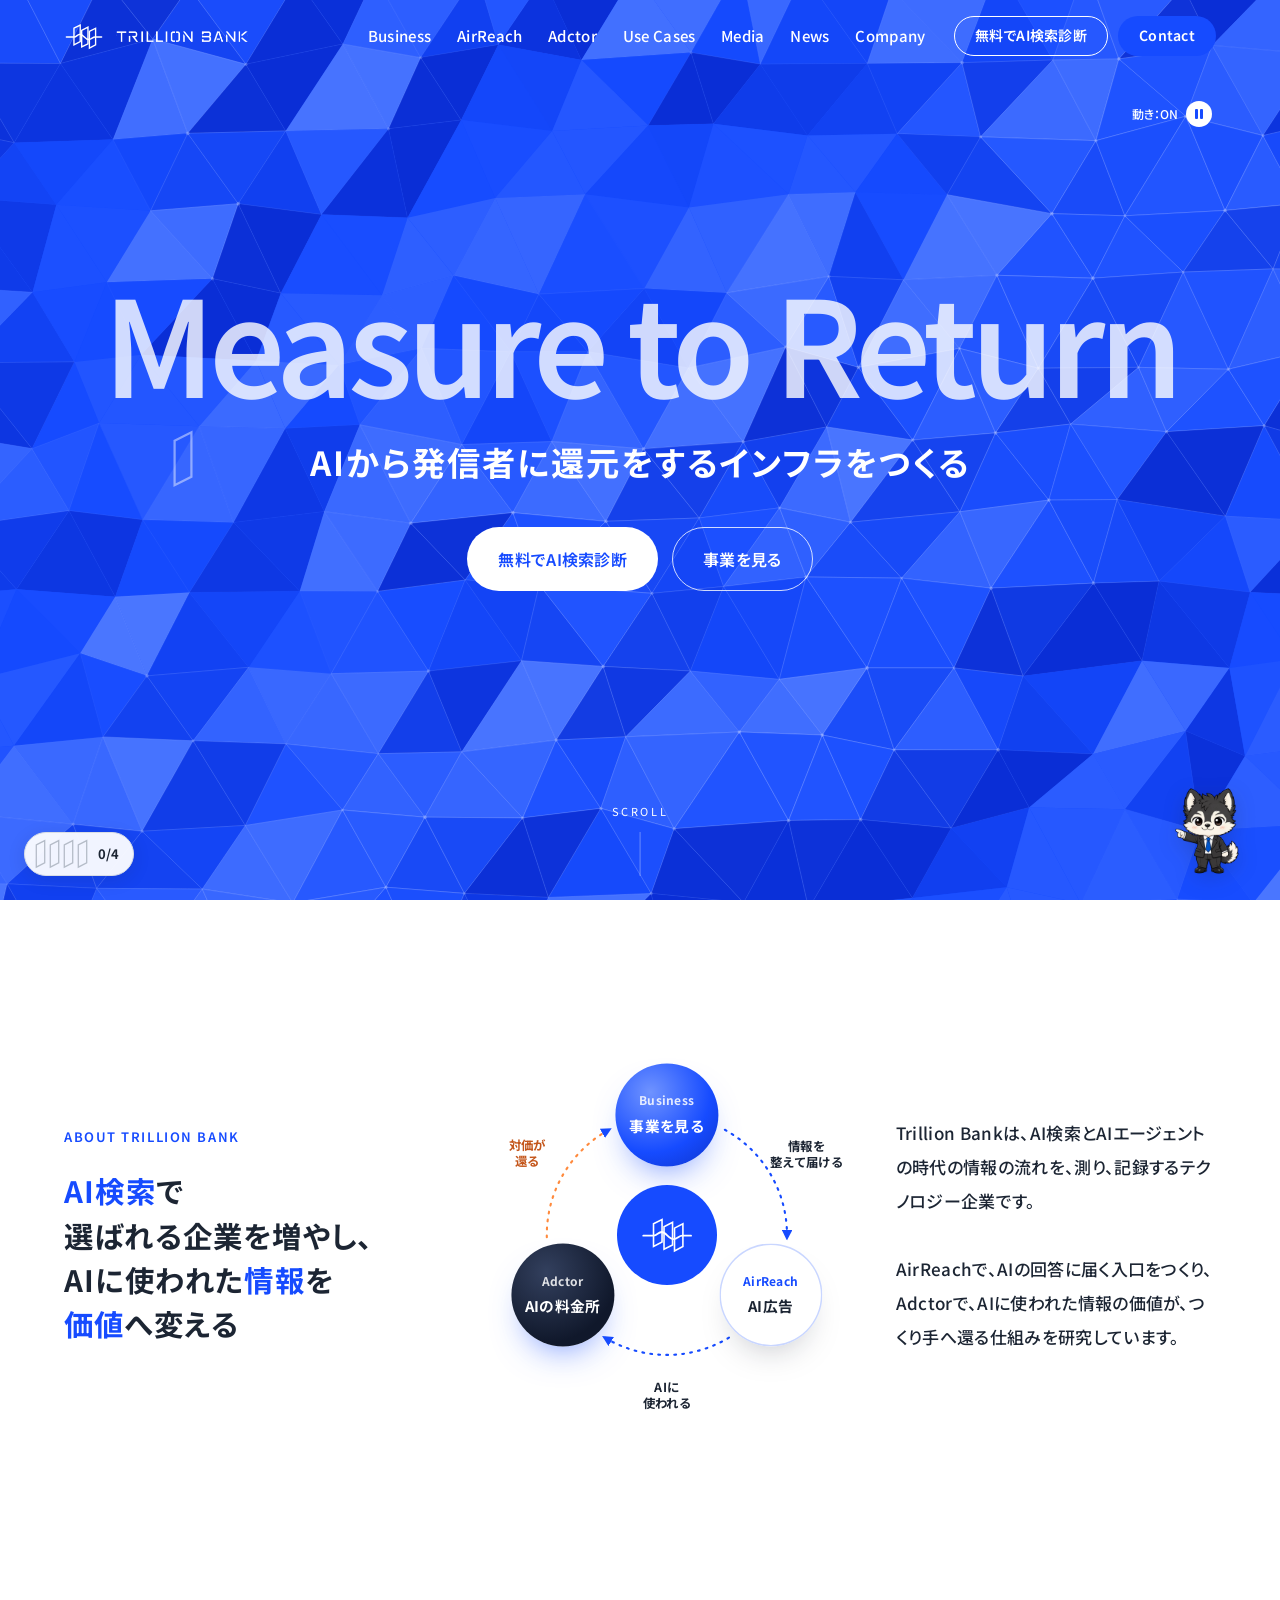
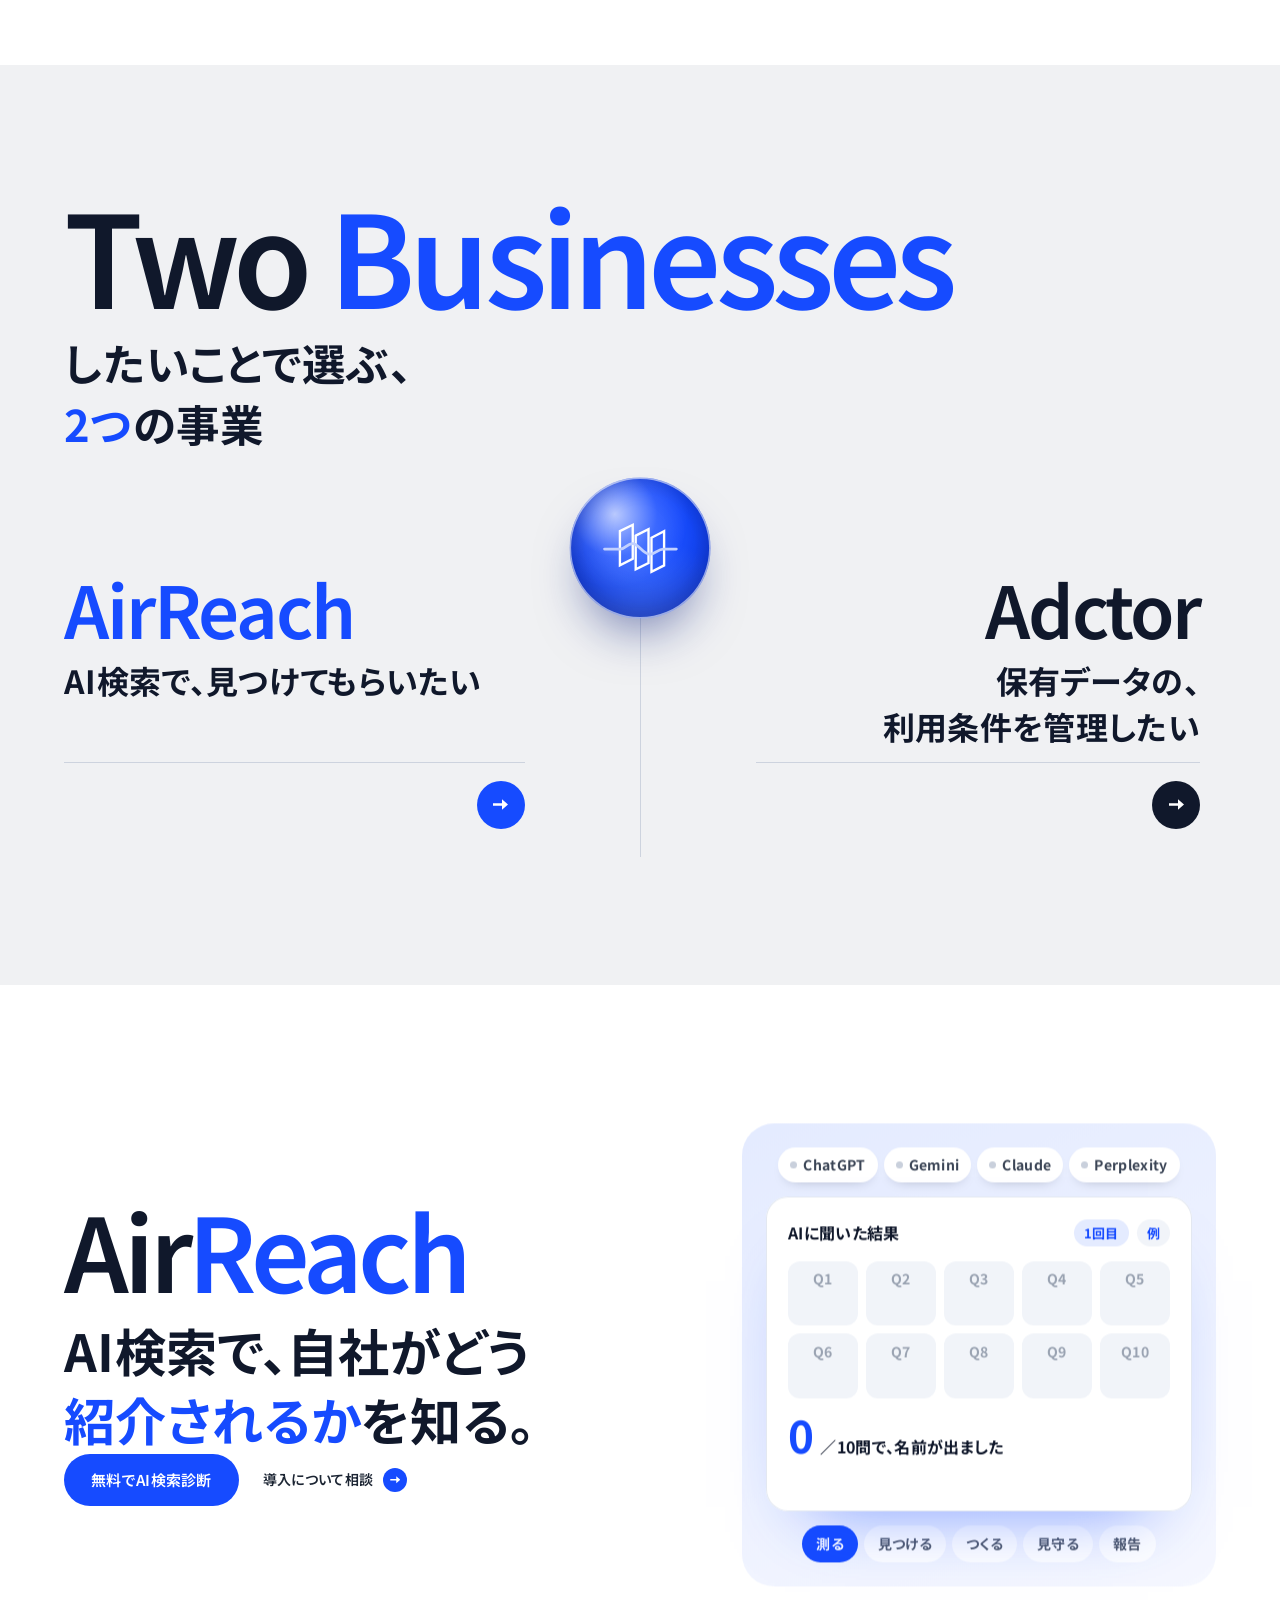
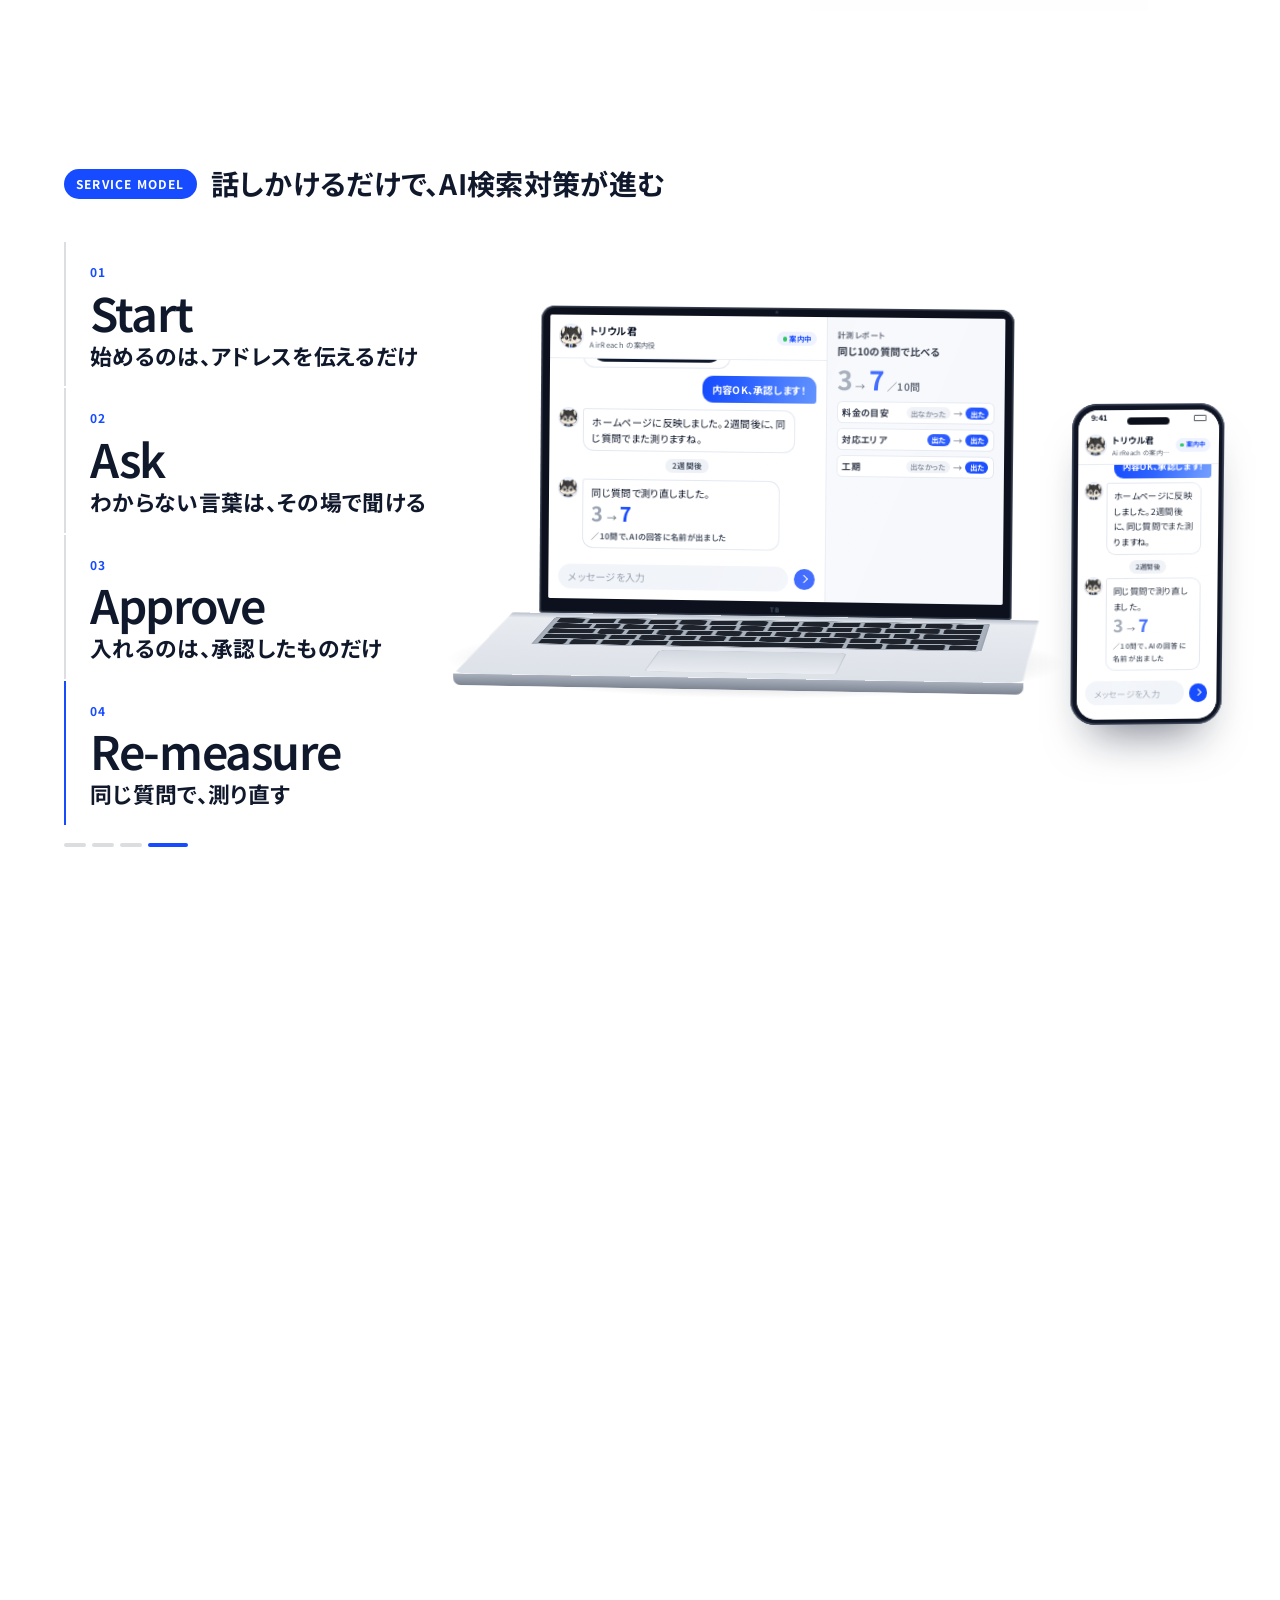
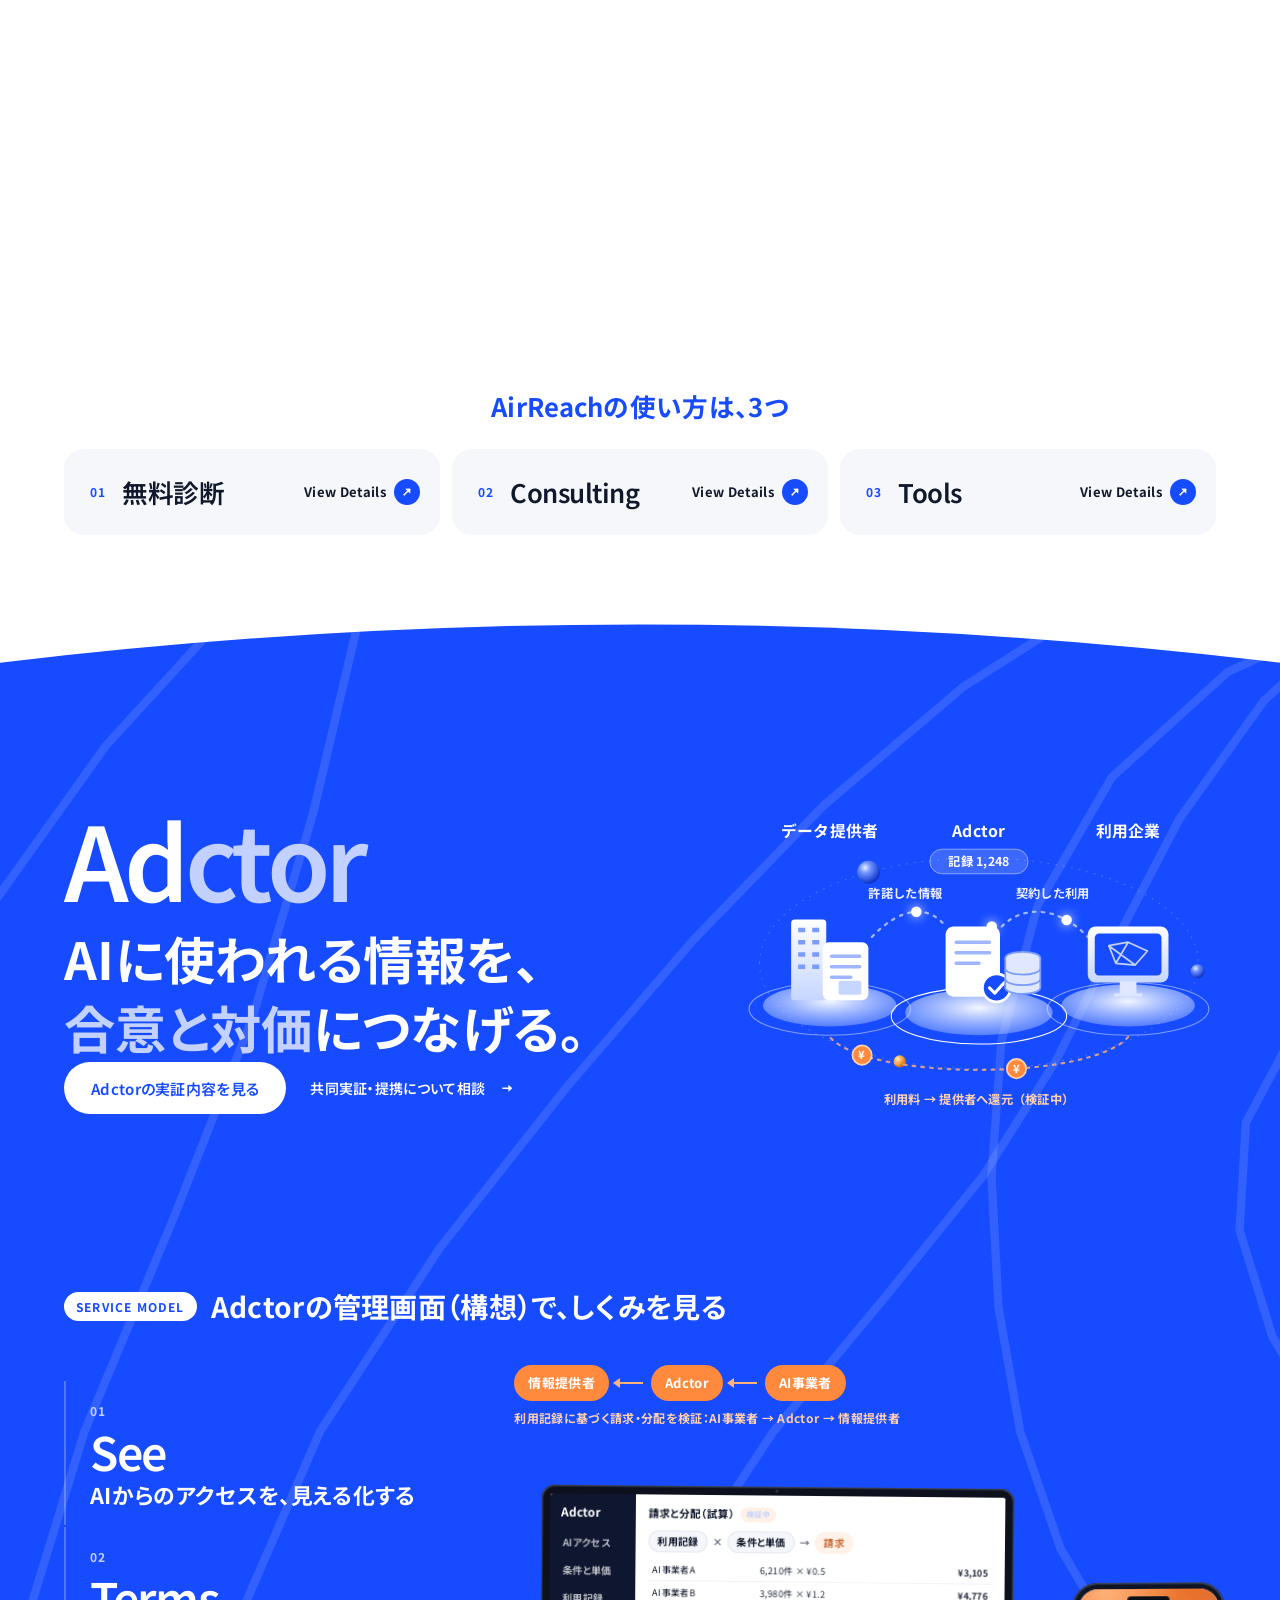
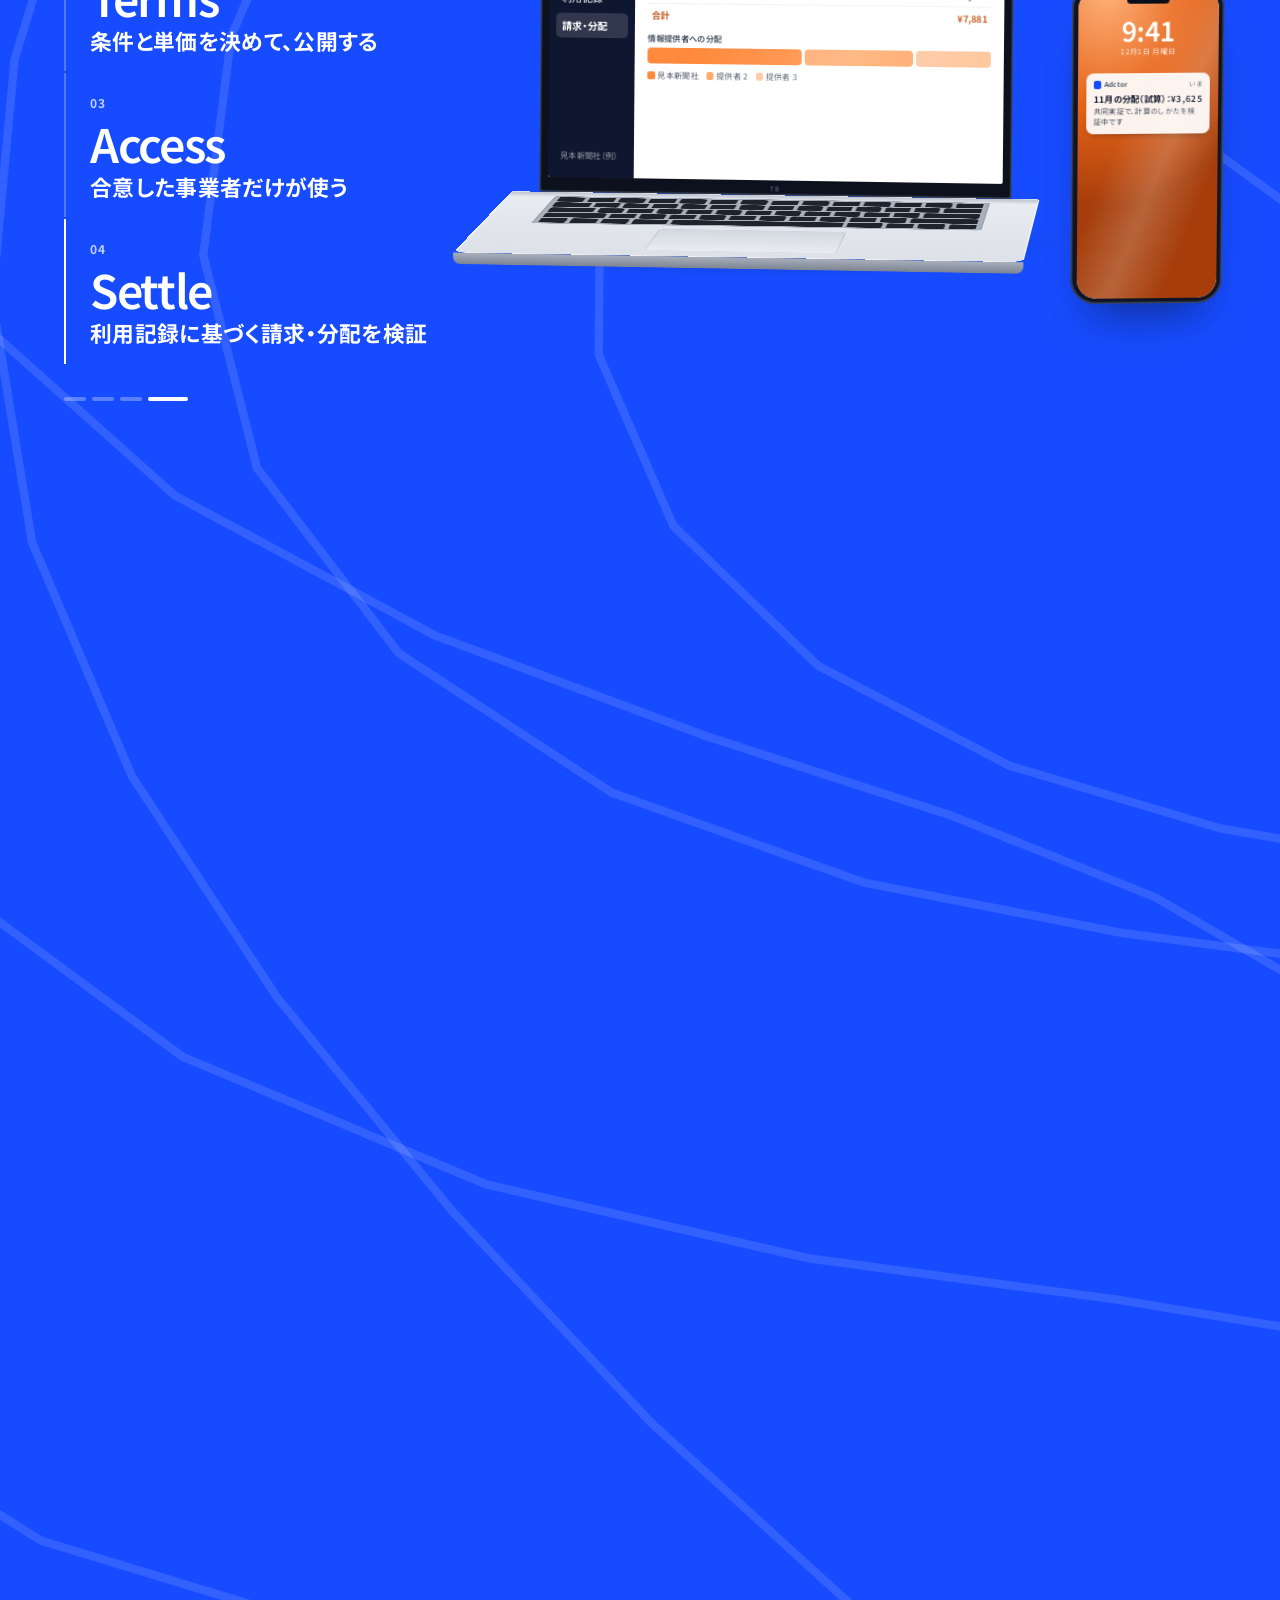
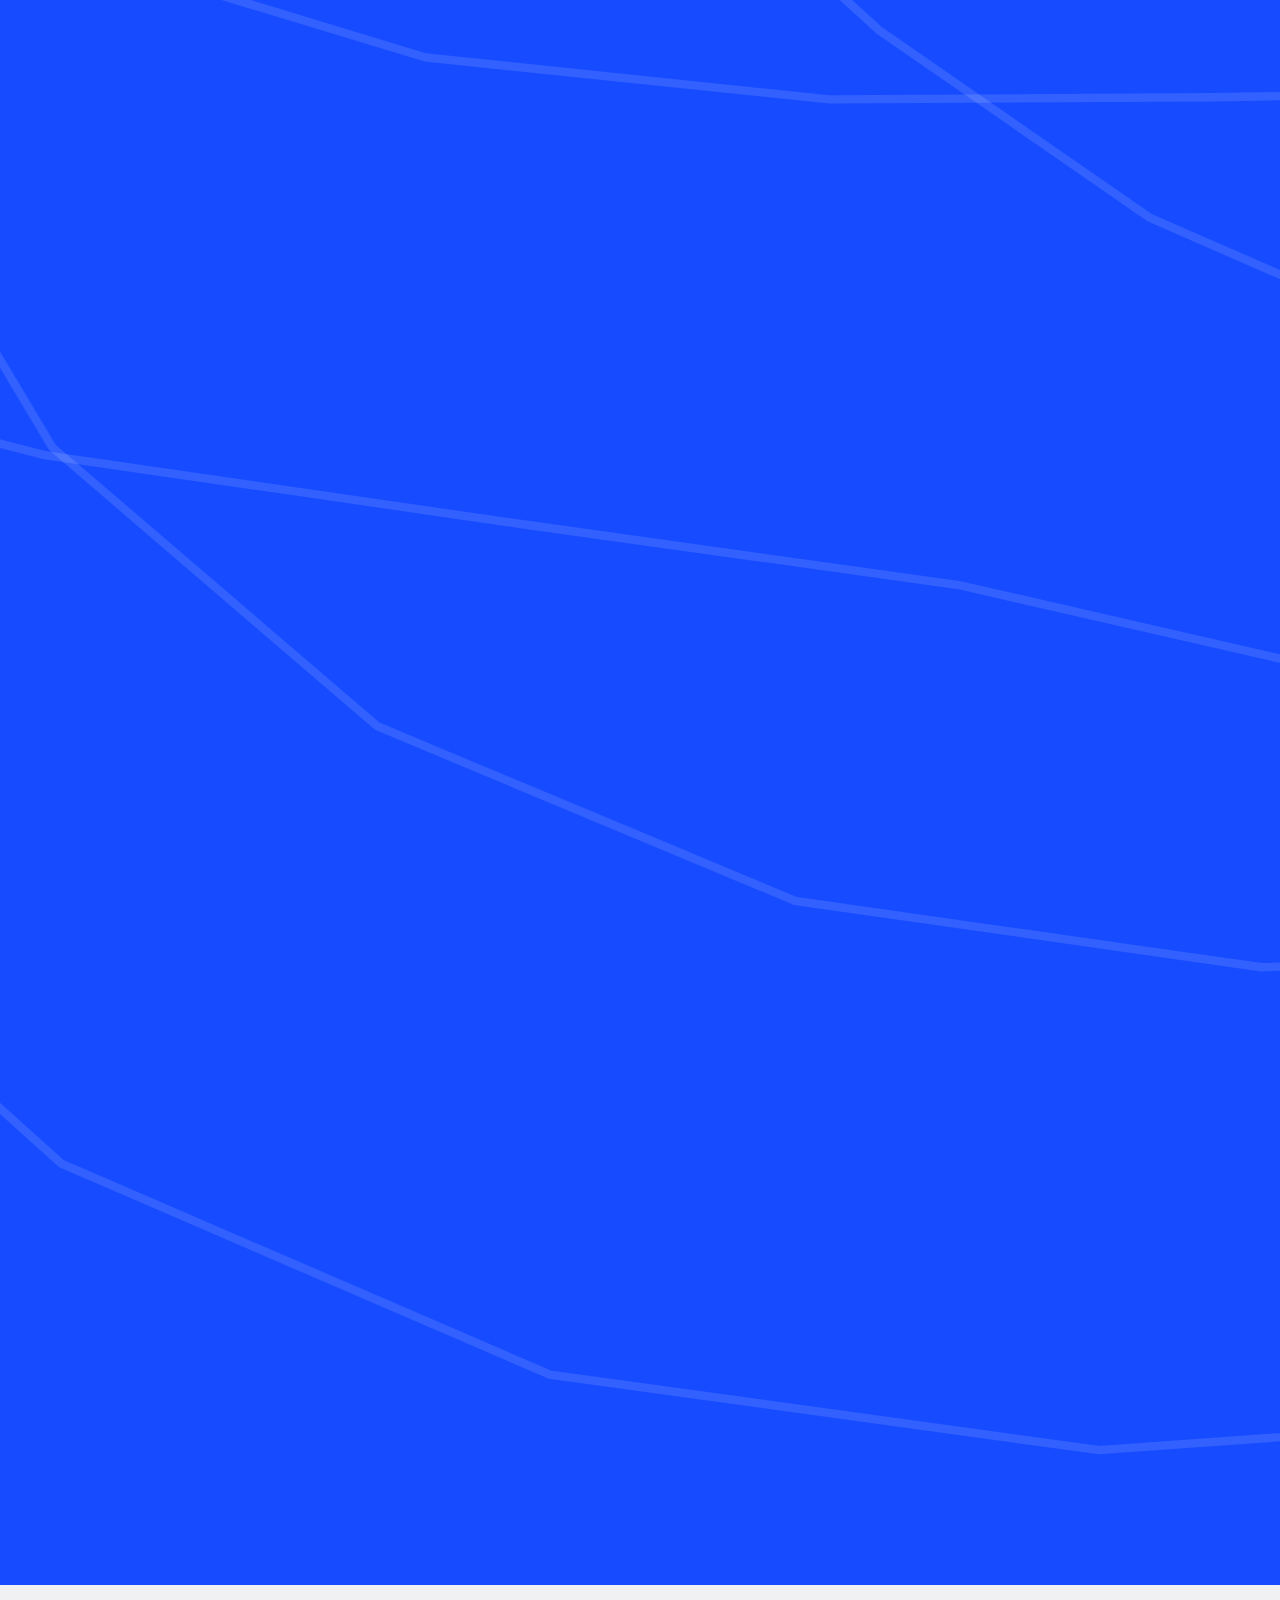
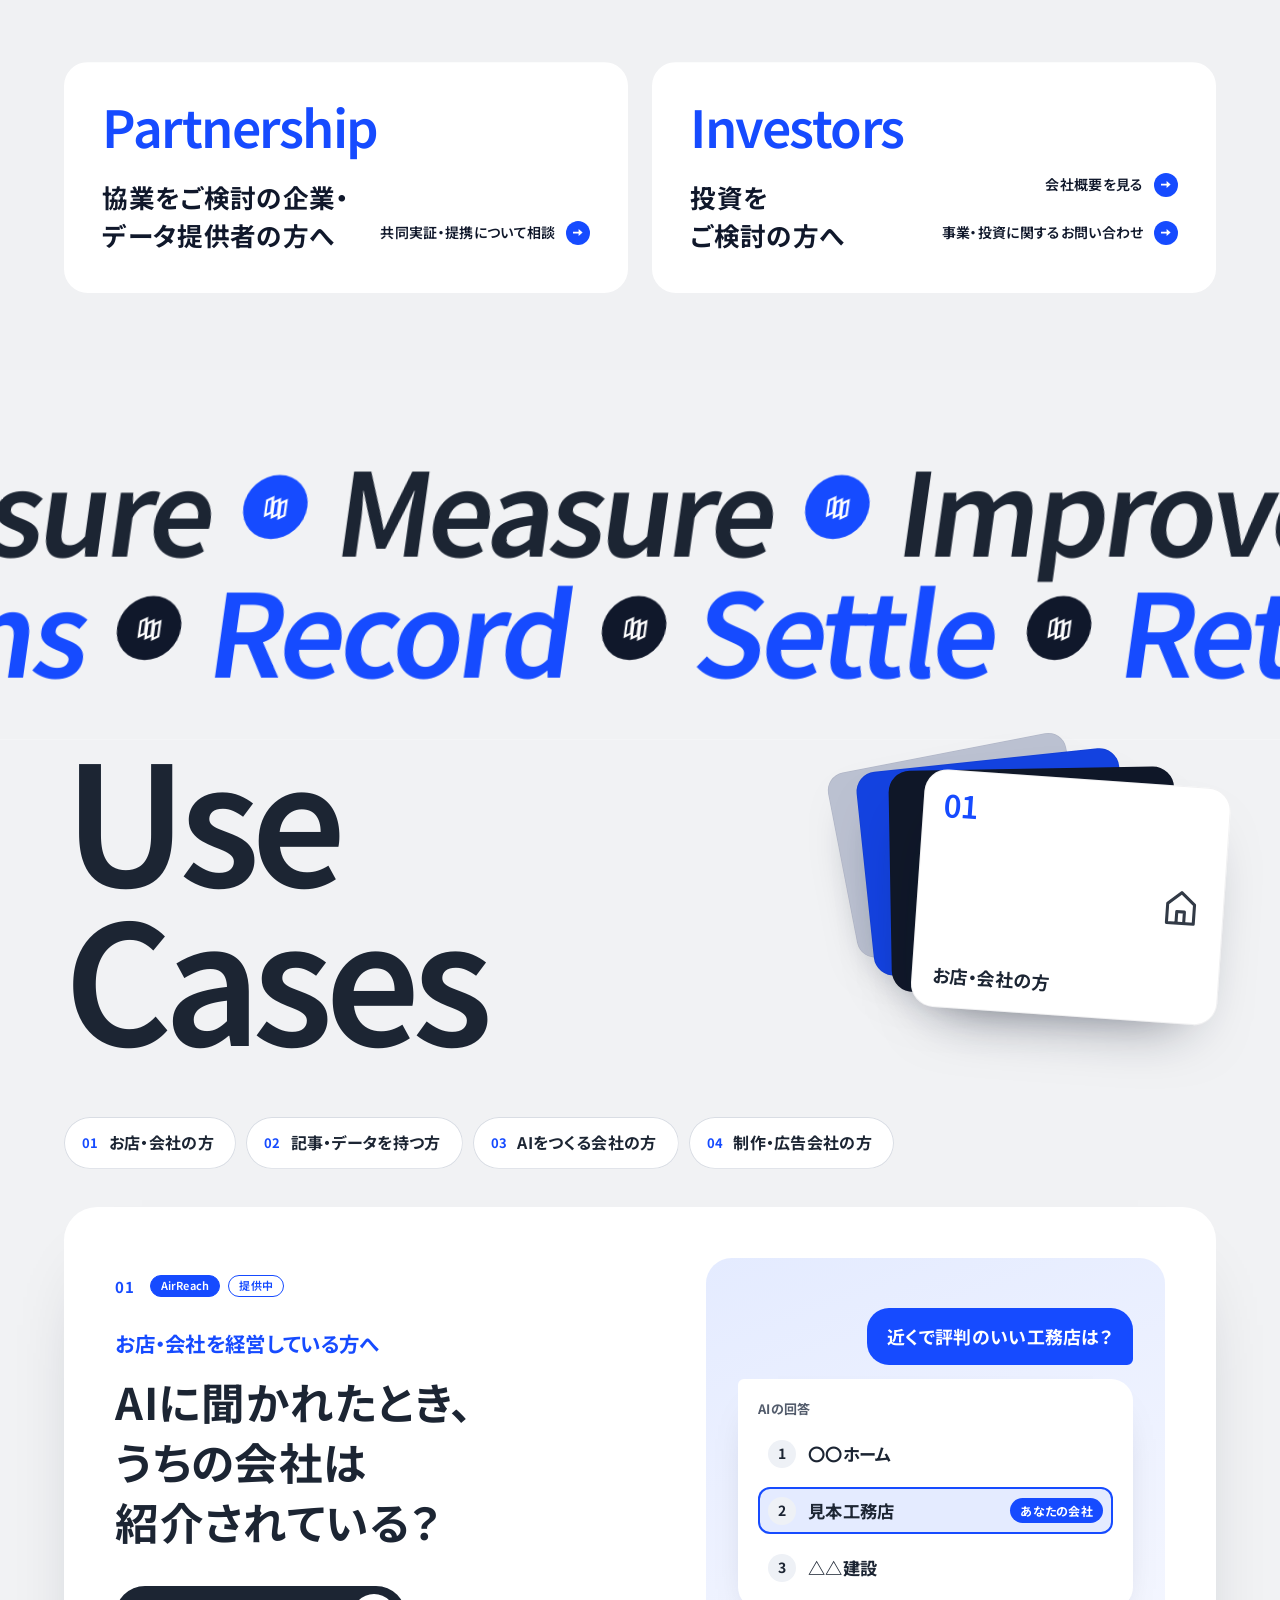
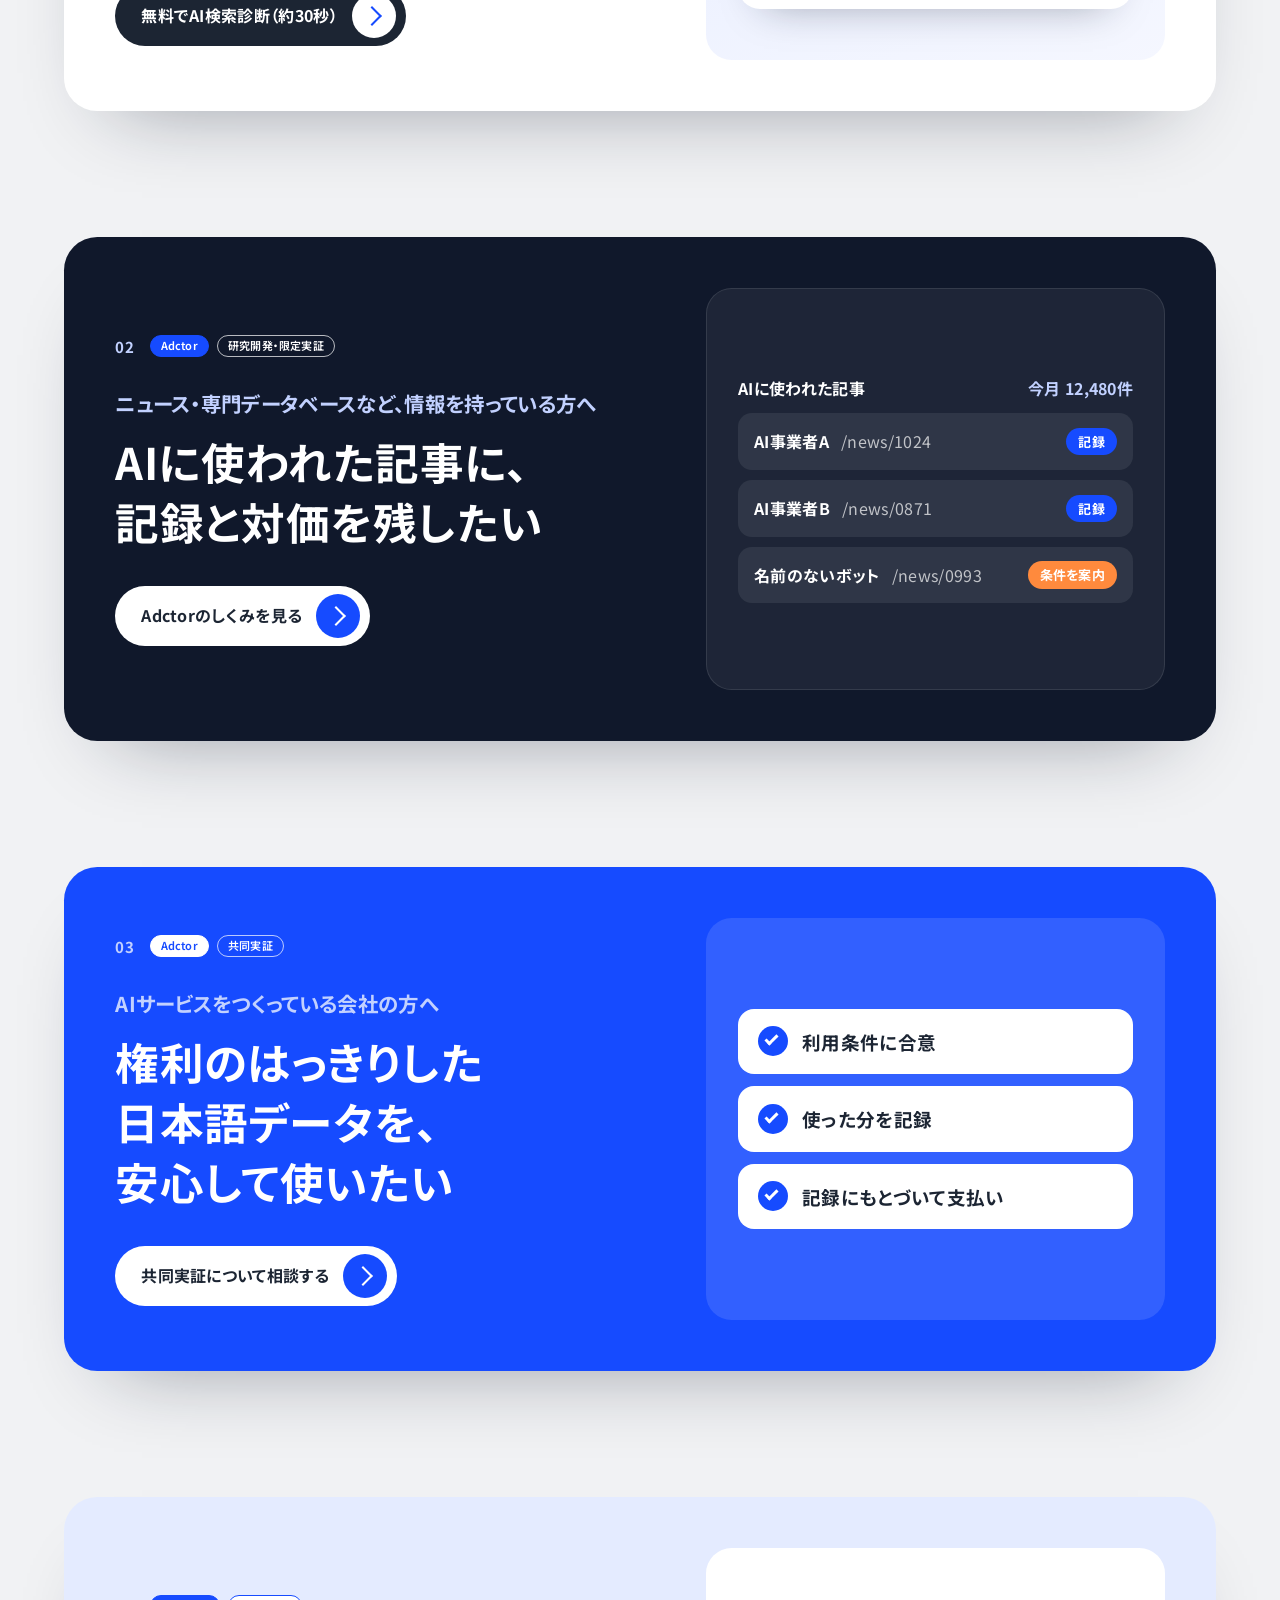
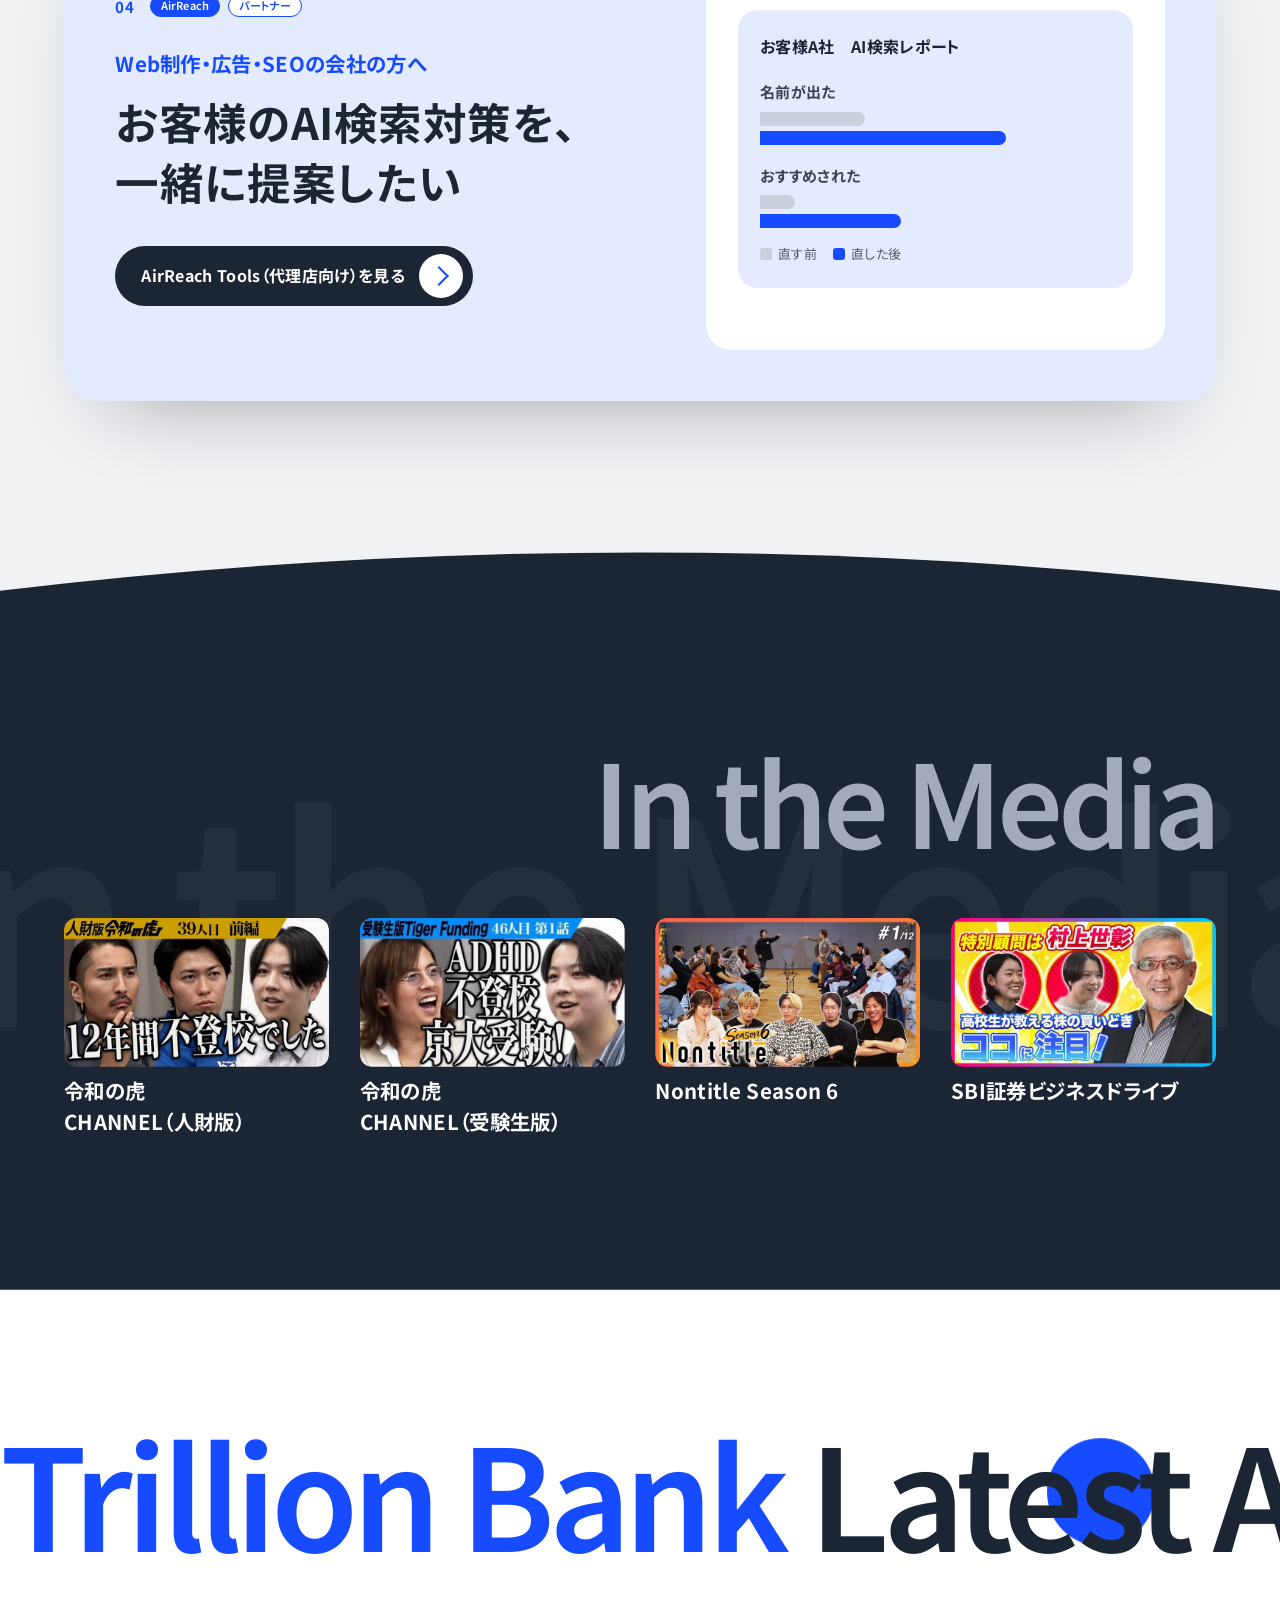
==== commit 2a43cc5d: "ニュース・コラム（一覧・記事のページ・3本の記事）と、GitHub Pagesへの自動公開を追加 - content/news/*.md から一覧・記事のページ・表紙の画像・トップの News を作る" ====
--- a/index.html
+++ b/index.html
@@ -751,25 +751,20 @@
         <a class="more latest__all" href="https://trillion-bank.jp/trillionbank/insights/" data-cursor="一覧へ">すべて見る<i aria-hidden="true"></i></a>
       </div>
       <ul class="ncards">
-        <li class="reveal"><a class="ncard" href="https://trillion-bank.jp/trillionbank/news/google-november-2026-core-update/" data-cursor="Read">
-          <span class="ncard__img ncard__img--a" aria-hidden="true"><span>コラム · AI検索・SEO</span><b>Core Update</b></span>
-          <span class="ncard__row"><span class="tag tag--blue">AI検索・SEO</span><time datetime="2026-11-11">2026.11.11</time></span>
-          <h3>Googleの2026年11月コアアップデート開始｜AI検索施策の効果と流入変動を分けて判断する</h3>
+        <li class="reveal"><a class="ncard" href="news-ai-search-3-checks.html" data-cursor="Read">
+          <span class="ncard__img ncard__img--photo" aria-hidden="true"><img src="assets/news/ai-search-3-checks.svg" alt="" width="1200" height="750" loading="lazy" decoding="async"></span>
+          <span class="ncard__row"><span class="tag tag--blue">AI検索</span><time datetime="2026-11-25">2026.11.25</time></span>
+          <h3>AI検索で「比較候補」に入るために、まず確かめたい3つのこと</h3>
         </a></li>
-        <li class="reveal"><a class="ncard" href="https://trillion-bank.jp/trillionbank/news/pay-per-citation-ai-usage/" data-cursor="Read">
-          <span class="ncard__img ncard__img--b" aria-hidden="true"><span>コラム · AIデータ権利</span><b>Pay per Citation</b></span>
-          <span class="ncard__row"><span class="tag tag--blue">AIデータ権利</span><time datetime="2026-11-04">2026.11.04</time></span>
-          <h3>Pay per Citationとは？AI引用課金とCloudflare Pay Per Useの違い</h3>
+        <li class="reveal"><a class="ncard" href="news-adctor-pay-per-citation.html" data-cursor="Read">
+          <span class="ncard__img ncard__img--photo" aria-hidden="true"><img src="assets/news/adctor-pay-per-citation.svg" alt="" width="1200" height="750" loading="lazy" decoding="async"></span>
+          <span class="ncard__row"><span class="tag tag--blue">AIデータ権利</span><time datetime="2026-11-20">2026.11.20</time></span>
+          <h3>AIに引用された情報に、対価が届く仕組みとは ── Adctorが検証していること</h3>
         </a></li>
-        <li class="reveal"><a class="ncard" href="https://trillion-bank.jp/trillionbank/news/paywall-cybersecurity/" data-cursor="Read">
-          <span class="ncard__img ncard__img--c" aria-hidden="true"><span>コラム · 技術解説</span><b>Paywall</b></span>
-          <span class="ncard__row"><span class="tag tag--blue">技術解説</span><time datetime="2026-11-04">2026.11.04</time></span>
-          <h3>Paywallとサイバーセキュリティ｜公式の実装事例から考える有料コンテンツの守り方</h3>
-        </a></li>
-        <li class="reveal"><a class="ncard" href="https://trillion-bank.jp/trillionbank/news/cloudflare-overview/" data-cursor="Read">
-          <span class="ncard__img ncard__img--d" aria-hidden="true"><span>コラム · 技術解説</span><b>Cloudflare</b></span>
-          <span class="ncard__row"><span class="tag tag--blue">技術解説</span><time datetime="2026-11-04">2026.11.04</time></span>
-          <h3>Cloudflareとは？CDN・WAF・WorkersとAI時代の役割を整理</h3>
+        <li class="reveal"><a class="ncard" href="news-ai-search-glossary.html" data-cursor="Read">
+          <span class="ncard__img ncard__img--photo" aria-hidden="true"><img src="assets/news/ai-search-glossary.svg" alt="" width="1200" height="750" loading="lazy" decoding="async"></span>
+          <span class="ncard__row"><span class="tag tag--blue">用語集</span><time datetime="2026-11-18">2026.11.18</time></span>
+          <h3>AI検索対策の、はじめての用語集 ── 会社の名札・よくある質問・再計測</h3>
         </a></li>
       </ul>
     </div>
--- a/site.css
+++ b/site.css
@@ -458,3 +458,91 @@
 .mega__thumb--logo img { height: 56% !important; max-height: none; transition: scale .6s var(--gp-emph); }
 .mega__card:hover .mega__thumb--logo img { scale: 1.08; }
 .mega__thumb--logo img { height: 76px !important; }
+
+/* =========================================================================
+   News：一覧（新着を大きく・年と分類で絞り込み・3列のカード）と、記事のページ
+   ========================================================================= */
+.nl { padding: clamp(56px, 6vw, 96px) var(--gutter) clamp(80px, 8vw, 128px); background: #f2f4f7; }
+.nl--more { background: #fff; }
+.nl__inner { max-width: var(--max); margin: 0 auto; }
+.nl__all { margin-top: 40px; text-align: center; }
+/* 新着（大きなカード。自動で切り替わる） */
+.nfeat { position: relative; max-width: 980px; margin: 0 auto clamp(48px, 5vw, 80px); padding: clamp(20px, 2.6vw, 40px); border-radius: 24px; background: #fff; box-shadow: 0 40px 80px -60px rgba(16, 24, 43, .5); }
+.nfeat__list { display: grid; }
+.nfeat__slide { grid-area: 1 / 1; opacity: 0; visibility: hidden; transition: opacity .6s var(--gp-out), visibility 0s .6s; }
+.nfeat__slide.is-on { opacity: 1; visibility: visible; transition-delay: 0s; }
+.nfeat__slide a { display: grid; grid-template-columns: minmax(0, 1.15fr) minmax(0, 1fr); gap: clamp(20px, 3vw, 48px); align-items: center; color: var(--ink); text-decoration: none; }
+.nfeat__img { display: block; border-radius: 14px; overflow: hidden; aspect-ratio: 16 / 10; }
+.nfeat__img img, .nlc__img img, .ncard__img--photo img { width: 100%; height: 100%; object-fit: cover; transition: scale .8s var(--gp-emph); }
+.nfeat__slide a:hover .nfeat__img img, .nlc a:hover .nlc__img img, .ncard:hover .ncard__img--photo img { scale: 1.05; }
+.nfeat__body { display: grid; gap: 14px; justify-items: start; }
+.nfeat__title { font-size: clamp(20px, 1.9vw, 28px); font-weight: 700; line-height: 1.6; }
+.nfeat__slide a:hover .nfeat__title { color: var(--blue); }
+.nfeat__body time { font-family: var(--font); font-size: 14px; color: var(--muted); }
+.nfeat__nav { display: flex; justify-content: flex-end; gap: 4px; margin-top: 18px; }
+.nfeat__dot { min-width: 44px; min-height: 44px; border: 0; border-radius: 999px; background: none; font: 700 13px var(--font); color: var(--muted); cursor: pointer; }
+.nfeat__dot.is-on { color: var(--blue); }
+.nfeat__dot.is-on span { display: inline-grid; place-items: center; width: 30px; height: 30px; border-radius: 50%; box-shadow: inset 0 0 0 1.5px var(--blue); }
+/* 絞り込み */
+.nfilter { display: grid; gap: 12px; margin-bottom: clamp(28px, 3vw, 44px); }
+.nfilter__row { display: flex; flex-wrap: wrap; gap: 8px; }
+.npill { min-height: 44px; padding: 0 20px; border: 0; border-radius: 999px; background: #fff; box-shadow: inset 0 0 0 1px #d9dde4; color: var(--ink); font: 700 15px var(--font); cursor: pointer; transition: background-color .3s, color .3s, box-shadow .3s; }
+.npill:hover { box-shadow: inset 0 0 0 1.5px var(--blue); color: var(--blue); }
+.npill.is-on { background: var(--blue); color: #fff; box-shadow: none; }
+.nfilter__status { font-size: 14px; font-weight: 700; color: var(--muted); }
+/* 3列のカード */
+.nlist { display: grid; grid-template-columns: repeat(3, minmax(0, 1fr)); gap: clamp(28px, 3vw, 48px) 0; }
+.nlc { padding: 0 clamp(14px, 1.6vw, 26px); border-left: 1px solid #dfe3ea; }
+.nlc:nth-child(3n + 1) { border-left: 0; padding-left: 0; }
+.nlc:nth-child(3n) { padding-right: 0; }
+.nlc[hidden] { display: none; }
+.nlc a { display: grid; gap: 12px; justify-items: start; color: var(--ink); text-decoration: none; }
+.nlc__img { display: block; width: 100%; aspect-ratio: 16 / 10; border-radius: 10px; overflow: hidden; }
+.nlc__tag { display: inline-flex; padding: 3px 12px; border-radius: 999px; box-shadow: inset 0 0 0 1px var(--blue); color: var(--blue); font-size: 13px; font-weight: 700; background: #fff; }
+.nlc__title { font-size: clamp(17px, 1.3vw, 19px); font-weight: 700; line-height: 1.65; transition: color .3s; }
+.nlc a:hover .nlc__title { color: var(--blue); }
+.nlc__date { font-family: var(--font); font-size: 14px; color: var(--muted); }
+@media (max-width: 899px) {
+  .nfeat__slide a { grid-template-columns: minmax(0, 1fr); }
+  .nlist { grid-template-columns: repeat(2, minmax(0, 1fr)); }
+  .nlc, .nlc:nth-child(3n + 1), .nlc:nth-child(3n) { padding: 0 10px; border-left: 0; }
+}
+@media (max-width: 560px) { .nlist { grid-template-columns: minmax(0, 1fr); } .nlc { padding: 0 !important; } }
+/* トップの News の画像 */
+.ncard__img--photo { padding: 0; background: #e9ecf2; }
+.ncard__img--photo::after { content: none; }
+
+/* 記事のページ */
+.page--news .art { padding: clamp(120px, 12vw, 170px) var(--gutter) clamp(64px, 6vw, 96px); background: #fff; }
+.art__inner { max-width: 820px; margin: 0 auto; }
+.art__back a { display: inline-flex; align-items: center; gap: 10px; min-height: 44px; color: var(--ink); font: 700 15px var(--font); text-decoration: none; }
+.art__back i { position: relative; width: 26px; height: 26px; border-radius: 50%; background: var(--blue); }
+.art__back i::before { content: ""; position: absolute; inset: 0; margin: auto; width: 10px; height: 10px; background: #fff; clip-path: polygon(100% 42%, 40% 42%, 40% 12%, 0 50%, 40% 88%, 40% 58%, 100% 58%); }
+.art__title { margin-top: 18px; font-size: clamp(28px, 3.2vw, 44px); font-weight: 700; line-height: 1.5; letter-spacing: .01em; word-break: auto-phrase; }
+.art__meta { display: flex; align-items: center; gap: 14px; margin-top: 18px; font-family: var(--font); font-size: 15px; color: var(--muted); }
+.art .crumbs { margin-top: 18px; }
+.art .crumbs ol { color: var(--muted); font-size: 13px; }
+.art .crumbs a { color: var(--blue); }
+.art .crumbs li + li::before { color: #b5bcc8; }
+.art__cover { margin: 28px 0 0; border-radius: 16px; overflow: hidden; }
+.art__cover img { display: block; width: 100%; height: auto; }
+.art__toc { margin-top: 36px; padding: 22px 26px; border-radius: 14px; background: #f2f4f7; }
+.art__toc p { font-size: 15px; font-weight: 700; color: var(--blue); }
+.art__toc ol { margin-top: 8px; padding-left: 1.4em; list-style: decimal; display: grid; gap: 4px; font-size: 16px; }
+.art__toc a { color: var(--ink); text-underline-offset: 3px; }
+.art__toc a:hover { color: var(--blue); }
+.art__body { margin-top: 40px; font-size: 17px; line-height: 2.05; color: #1f2a3a; }
+.art__body > * + * { margin-top: 1.3em; }
+.art__body h2 { margin-top: 2.4em; padding-bottom: 12px; border-bottom: 1px solid var(--line); font-size: clamp(22px, 2vw, 28px); font-weight: 700; line-height: 1.5; color: var(--ink); scroll-margin-top: 110px; }
+.art__body h3 { margin-top: 1.8em; font-size: 19px; font-weight: 700; color: var(--blue); }
+.art__body ul { padding-left: 1.3em; list-style: disc; display: grid; gap: .3em; }
+.art__body li::marker { color: var(--blue); }
+.art__body a { color: var(--blue); text-underline-offset: 3px; }
+.art__body b { background: linear-gradient(transparent 62%, #dfe7ff 62%); }
+.art__body blockquote { margin-inline: 0; padding: 18px 24px; border-left: 4px solid var(--blue); border-radius: 0 12px 12px 0; background: #f4f7ff; font-weight: 700; }
+.ashare { display: flex; flex-wrap: wrap; align-items: center; justify-content: space-between; gap: 16px; margin-top: 64px; padding: 20px 26px; border-radius: 14px; background: #f2f4f7; }
+.ashare__h { font: 700 20px var(--font); }
+.ashare__btns { display: flex; flex-wrap: wrap; gap: 8px; }
+.ashare__btn { display: inline-flex; align-items: center; min-height: 44px; padding: 0 18px; border: 0; border-radius: 999px; background: #fff; box-shadow: inset 0 0 0 1px #d9dde4; color: var(--ink); font: 700 14px var(--font); text-decoration: none; cursor: pointer; transition: background-color .3s, color .3s; }
+.ashare__btn:hover { background: var(--blue); color: #fff; box-shadow: none; }
+@media (prefers-reduced-motion: reduce) { .nfeat__slide { transition: none; } }
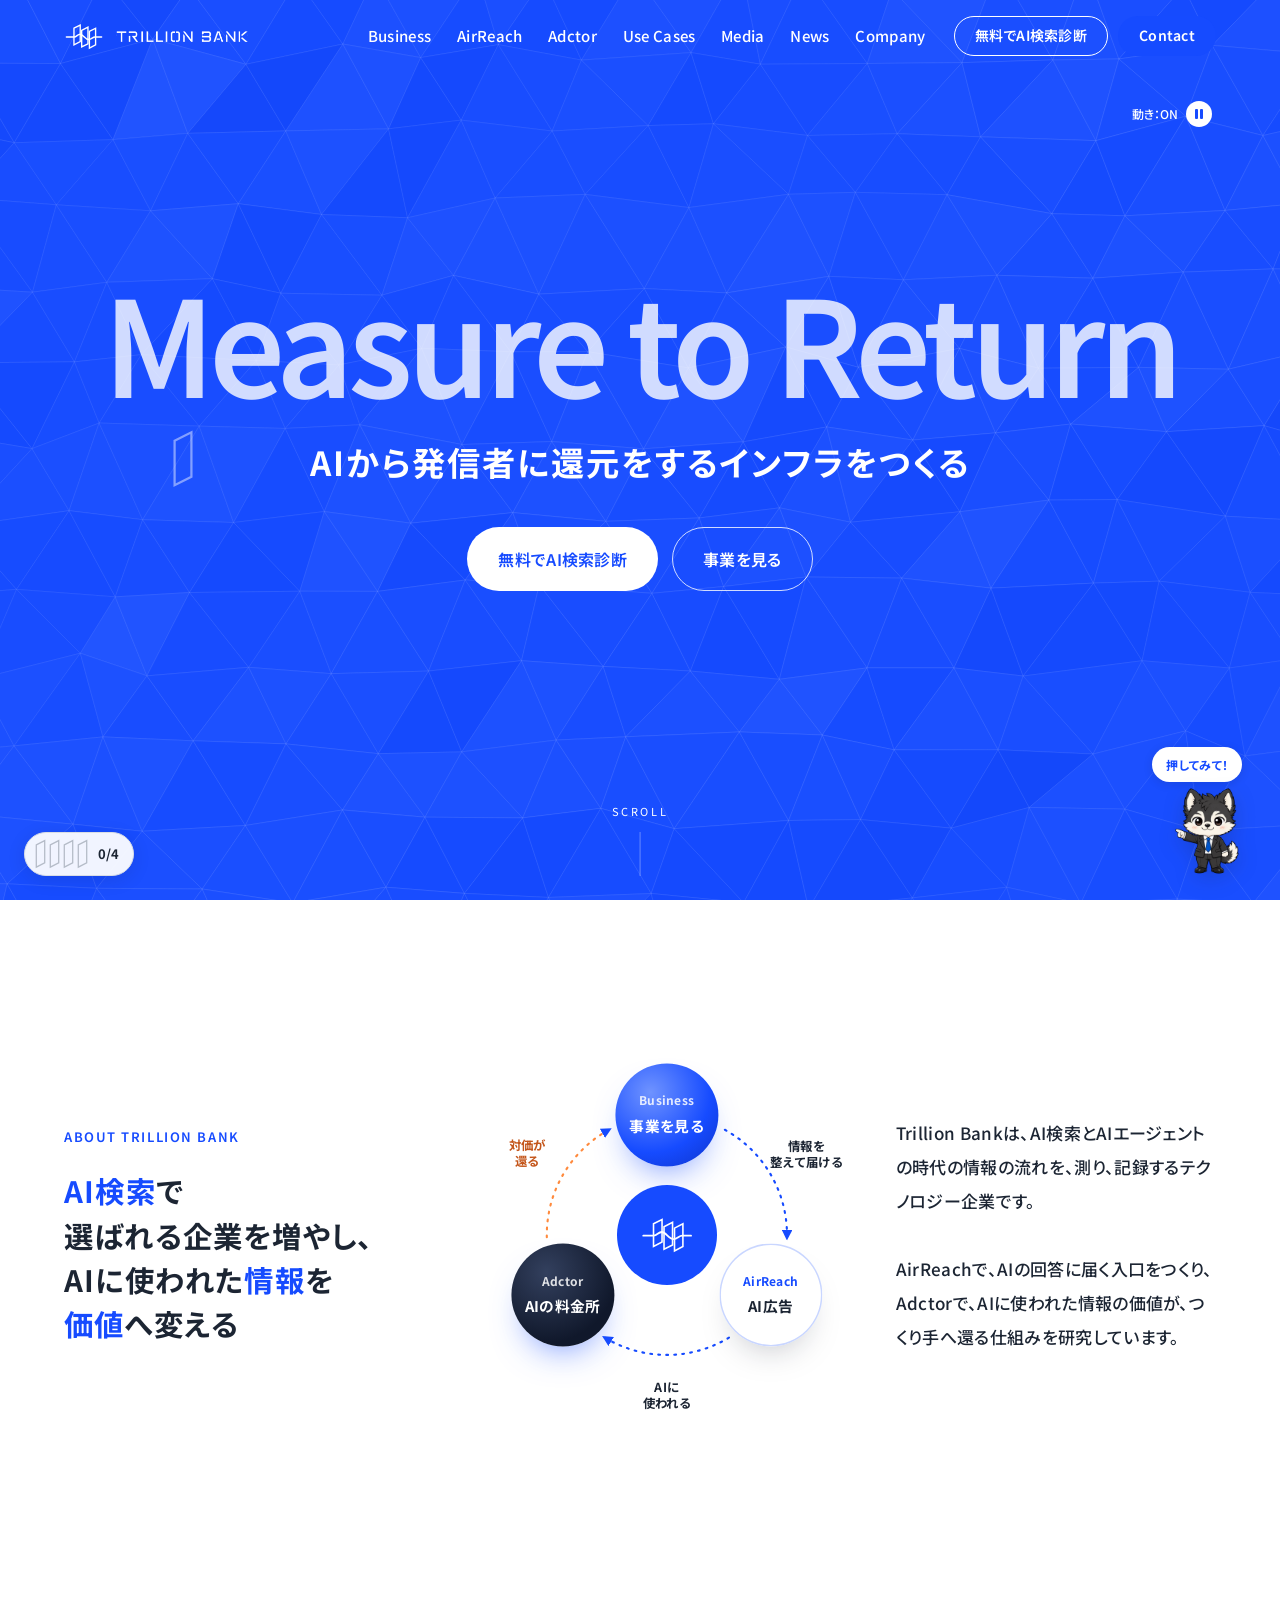
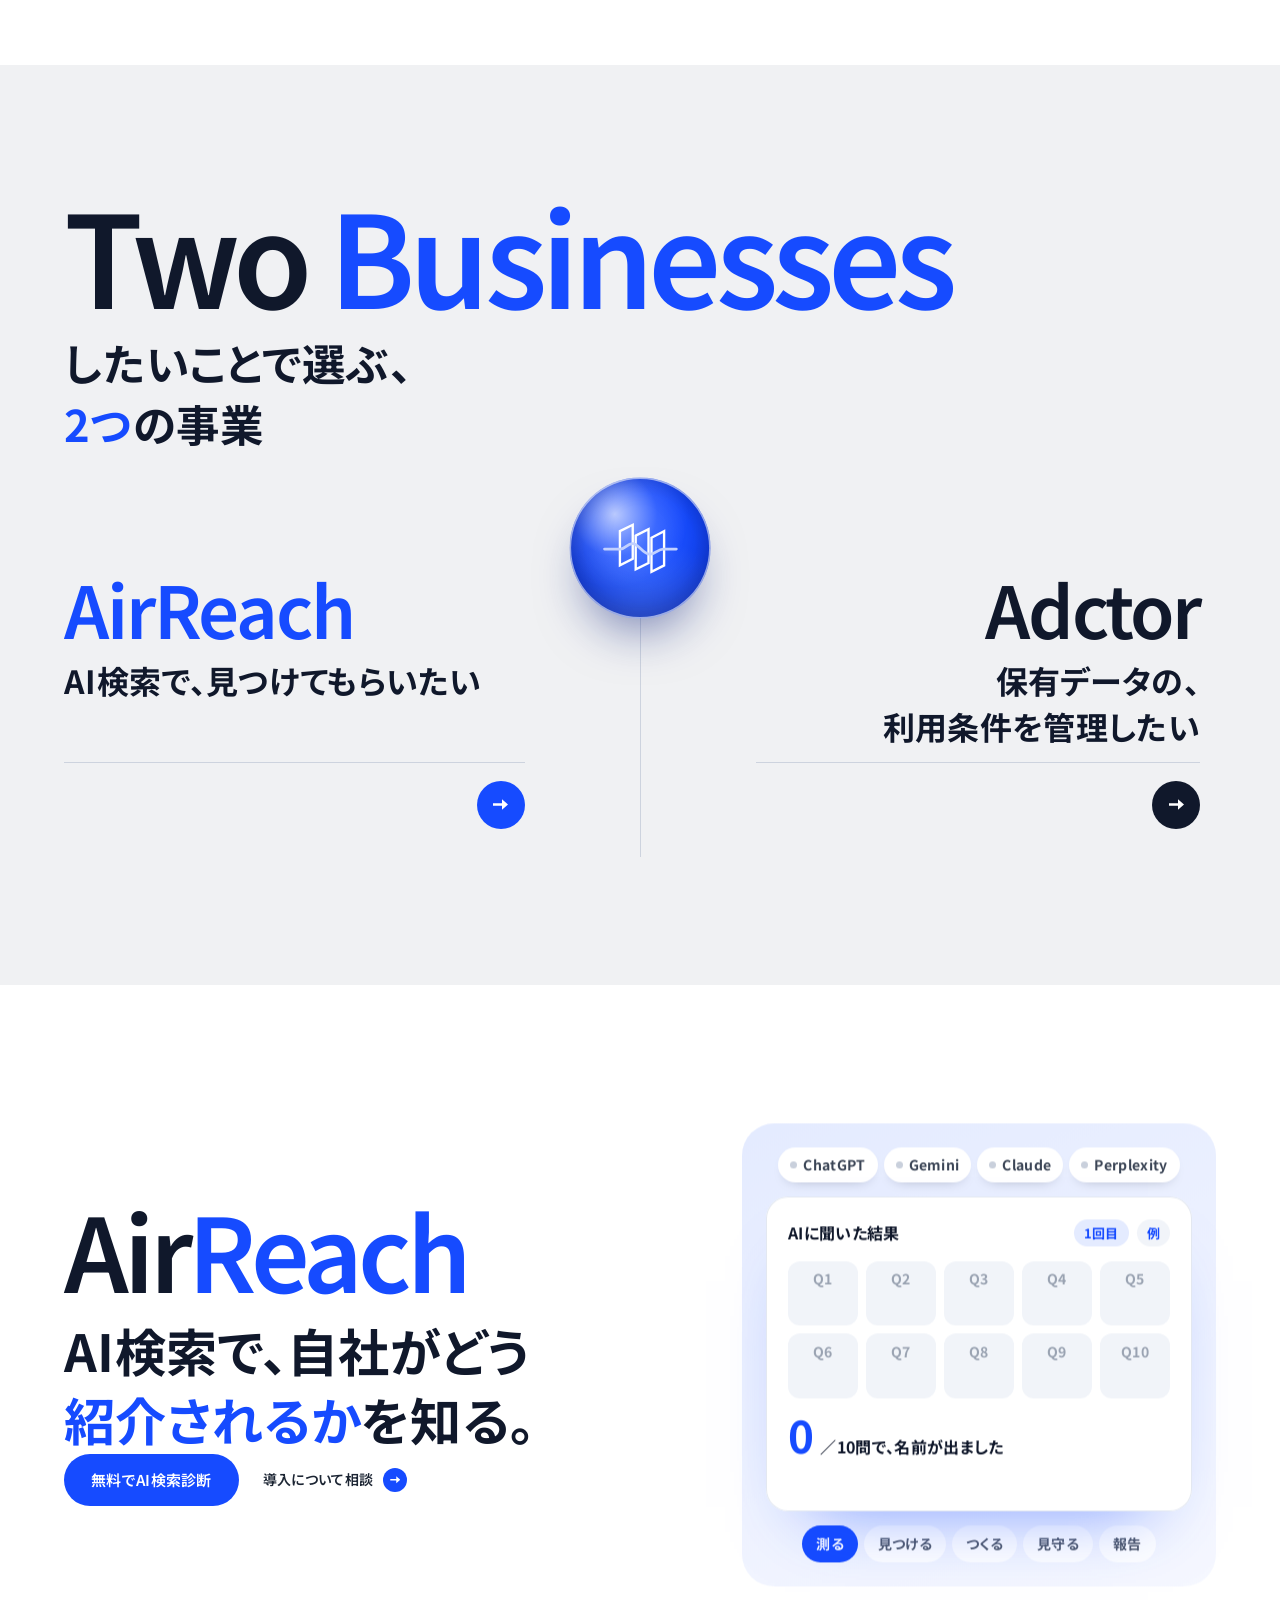
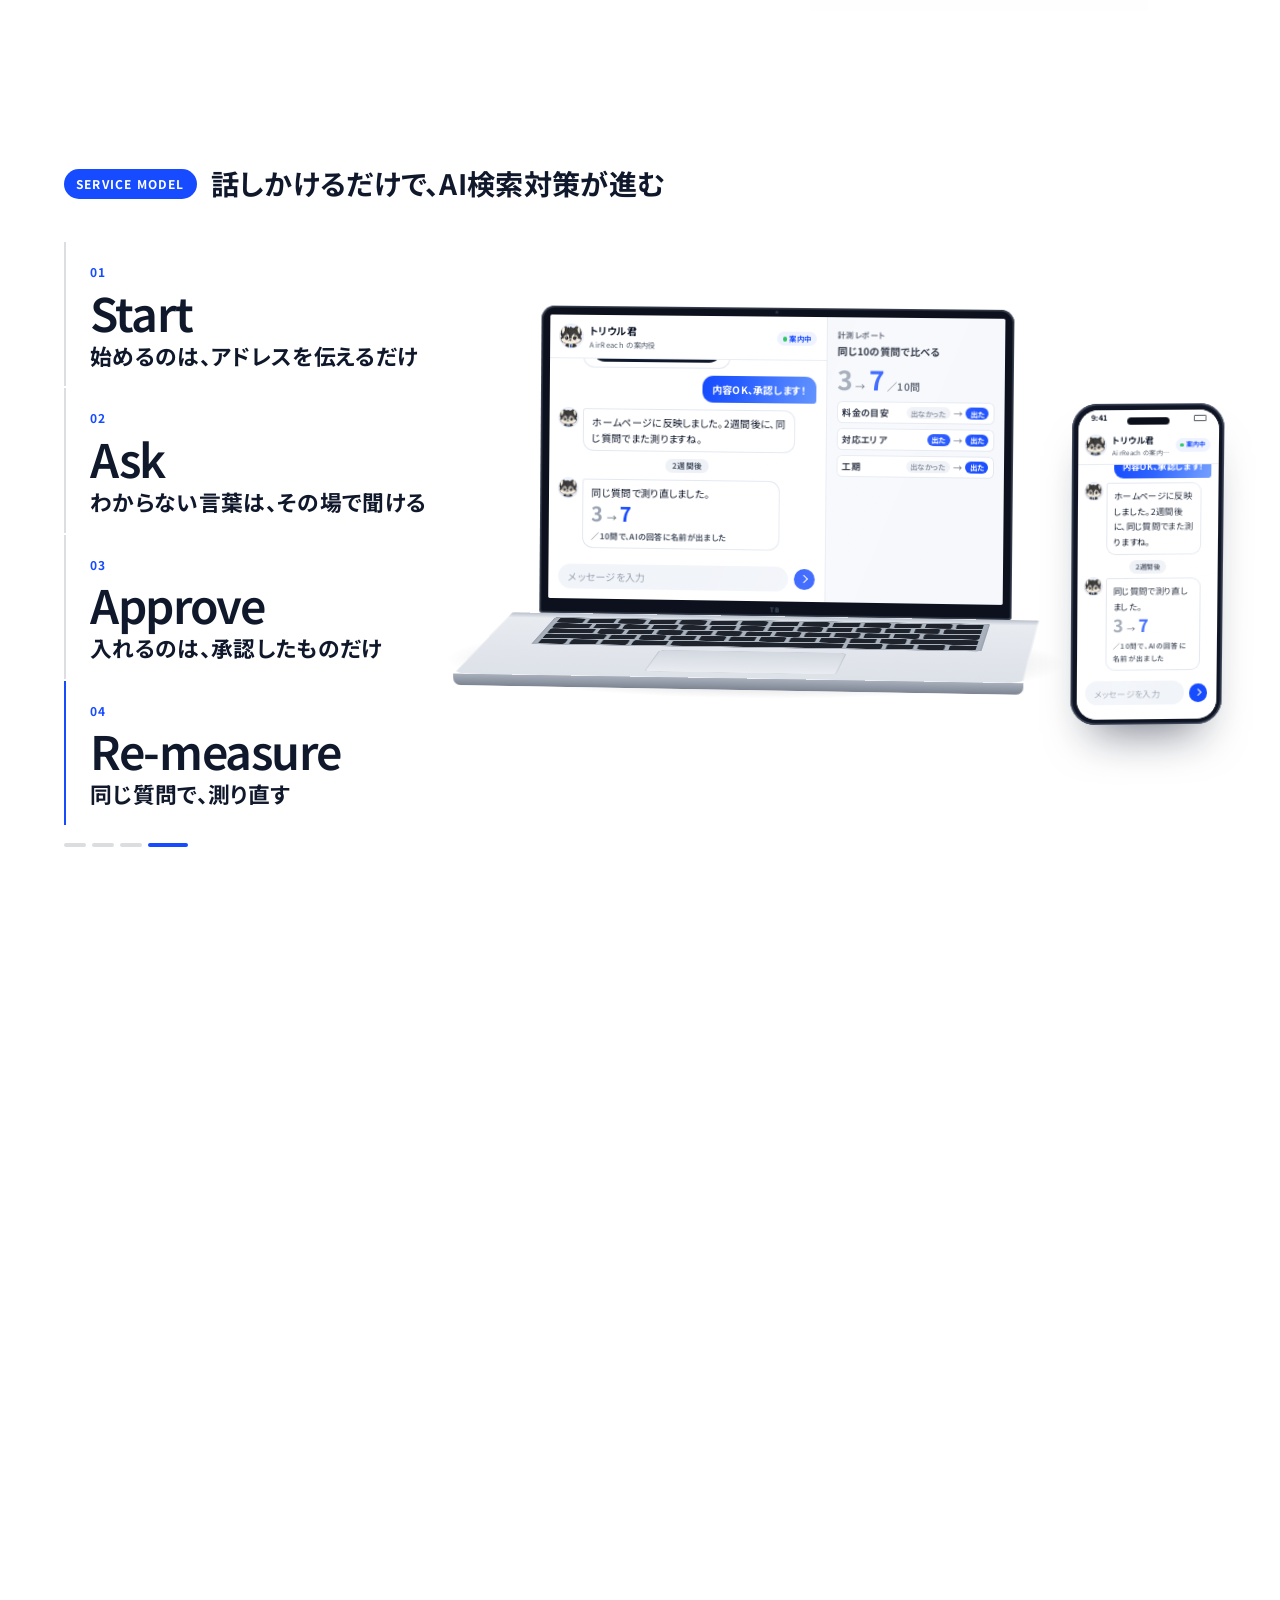
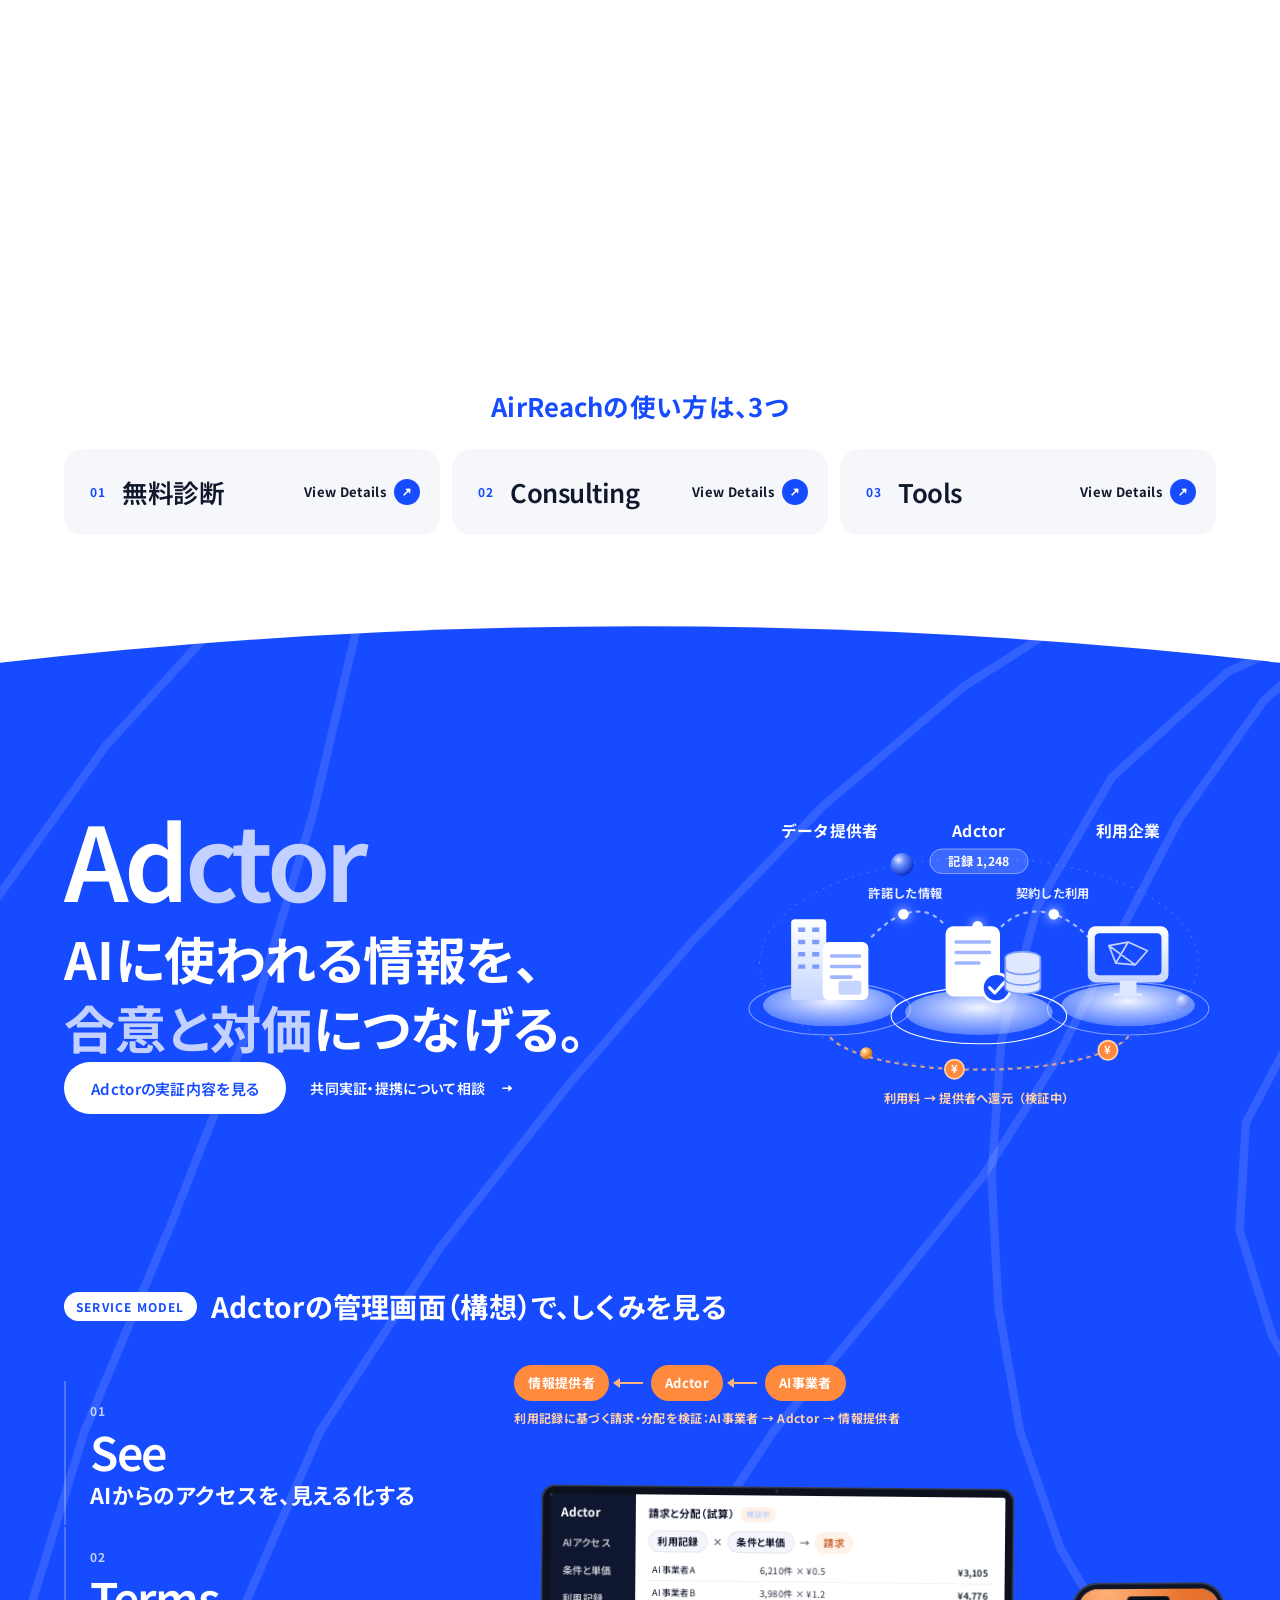
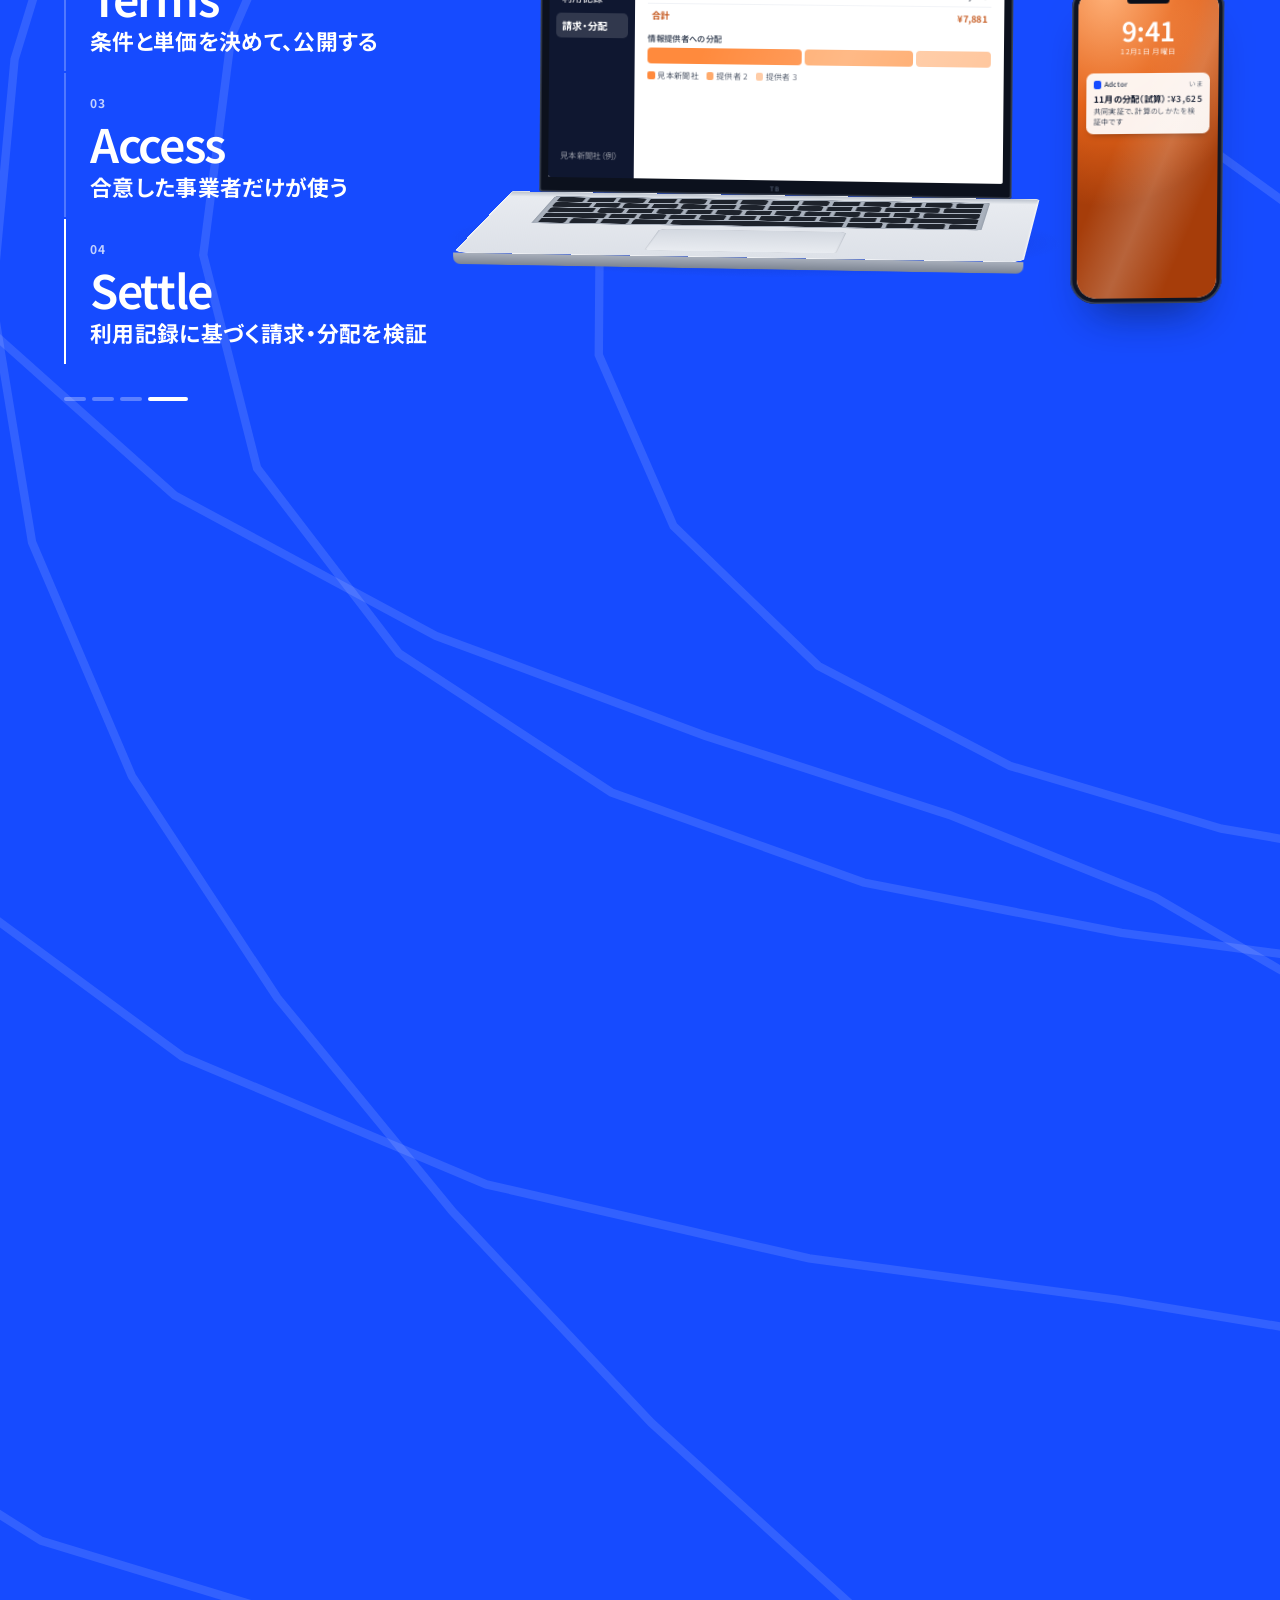
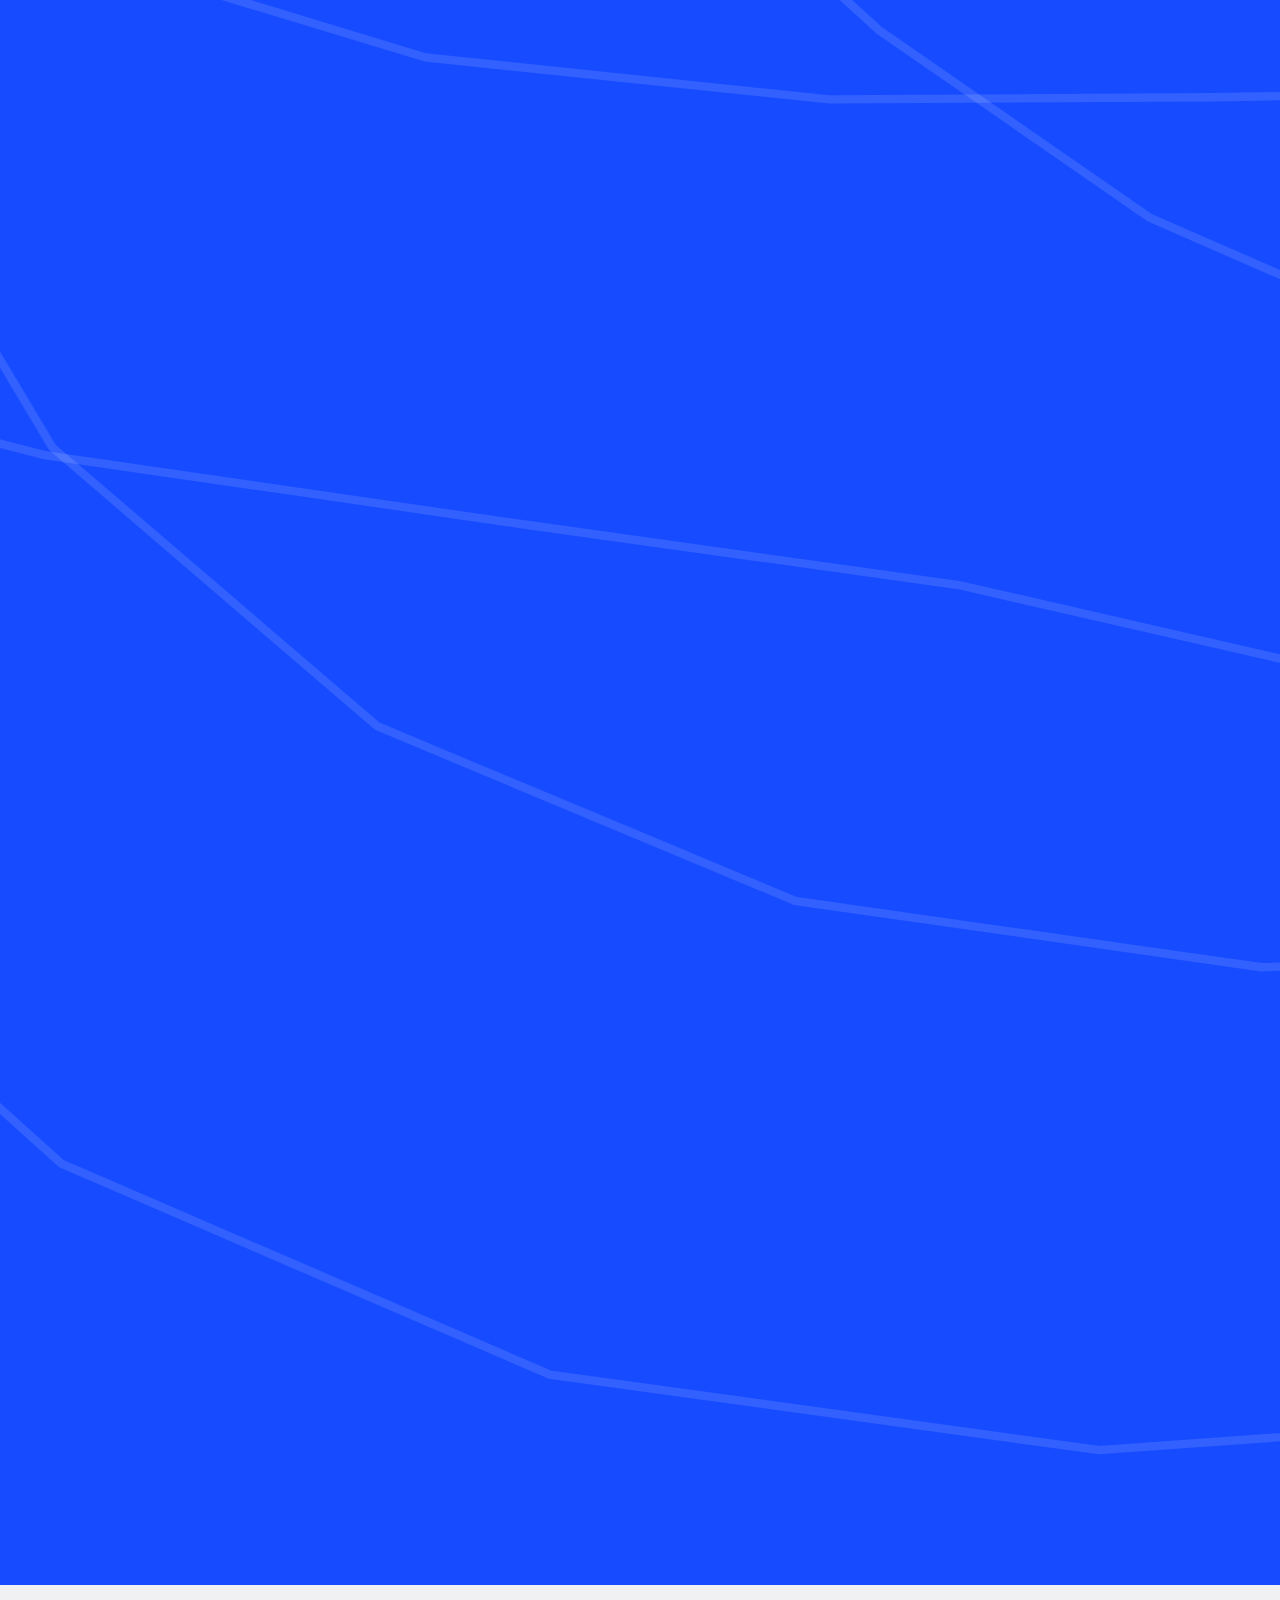
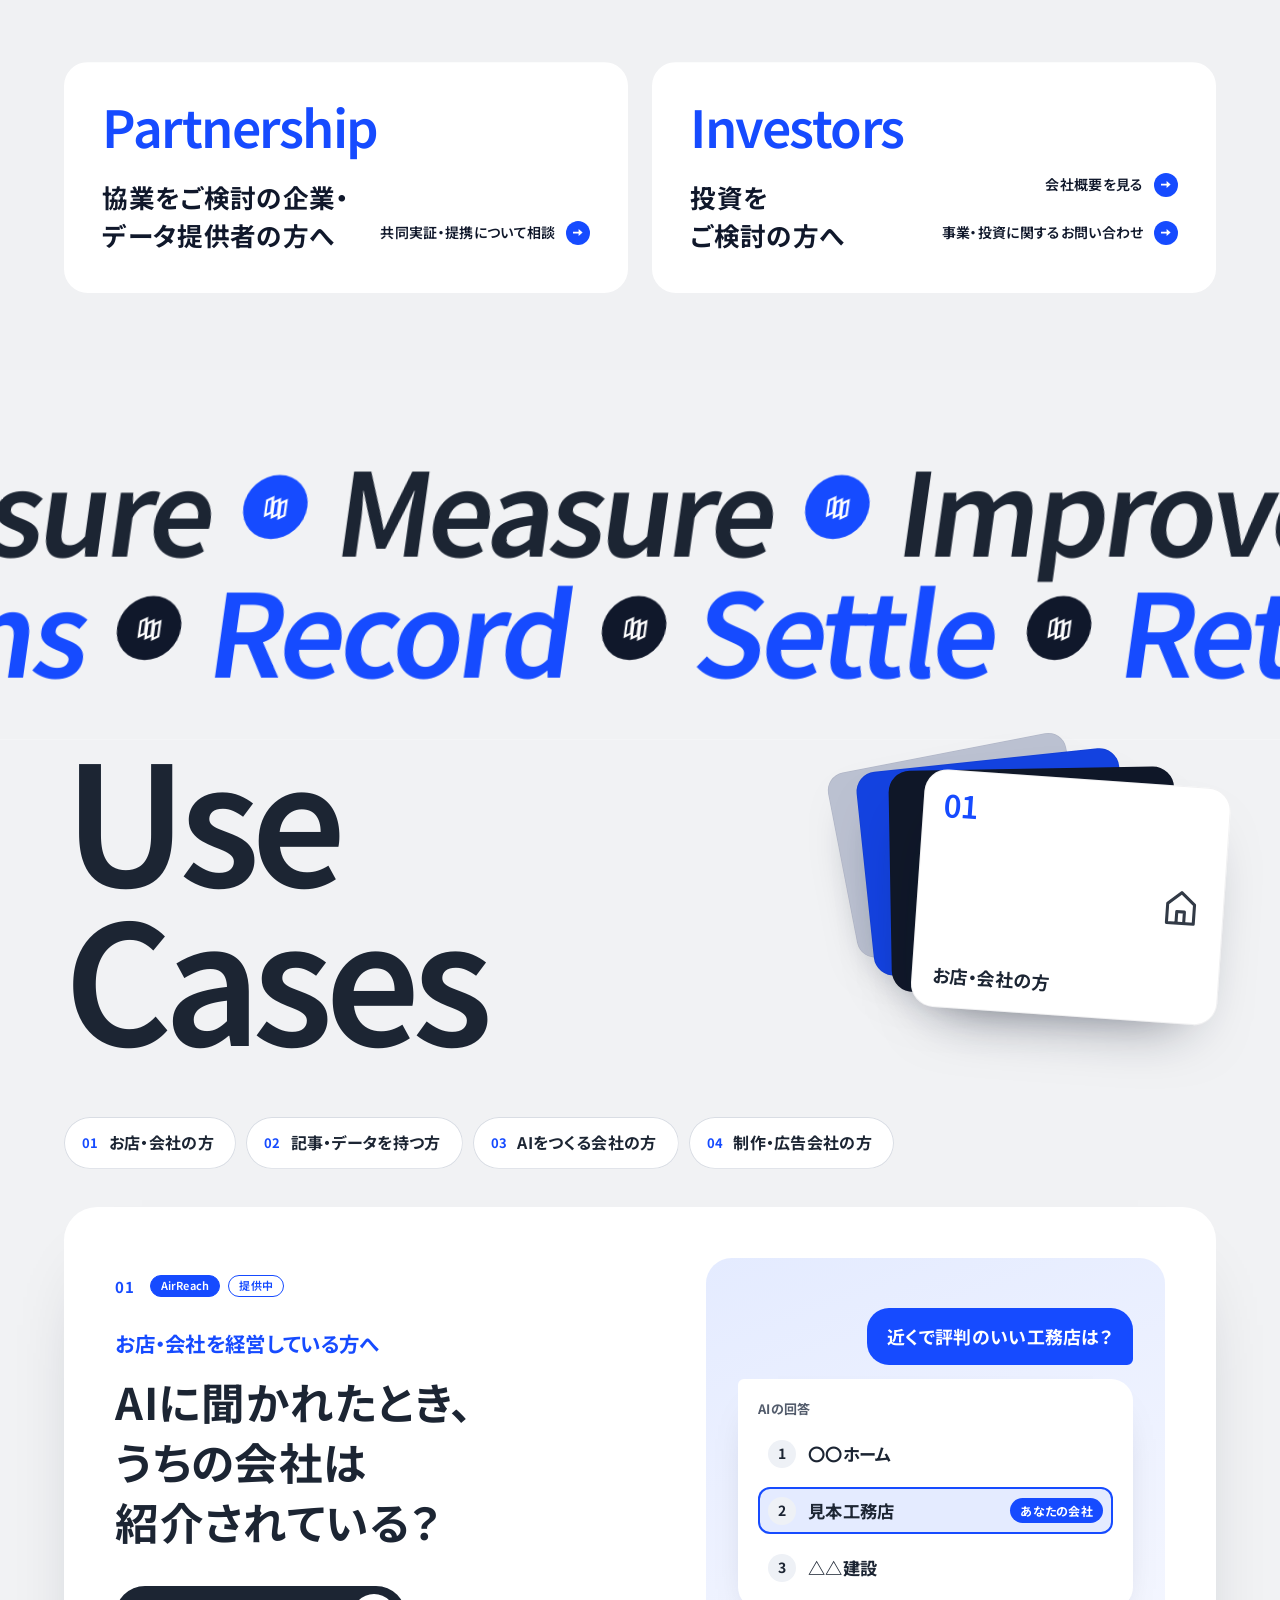
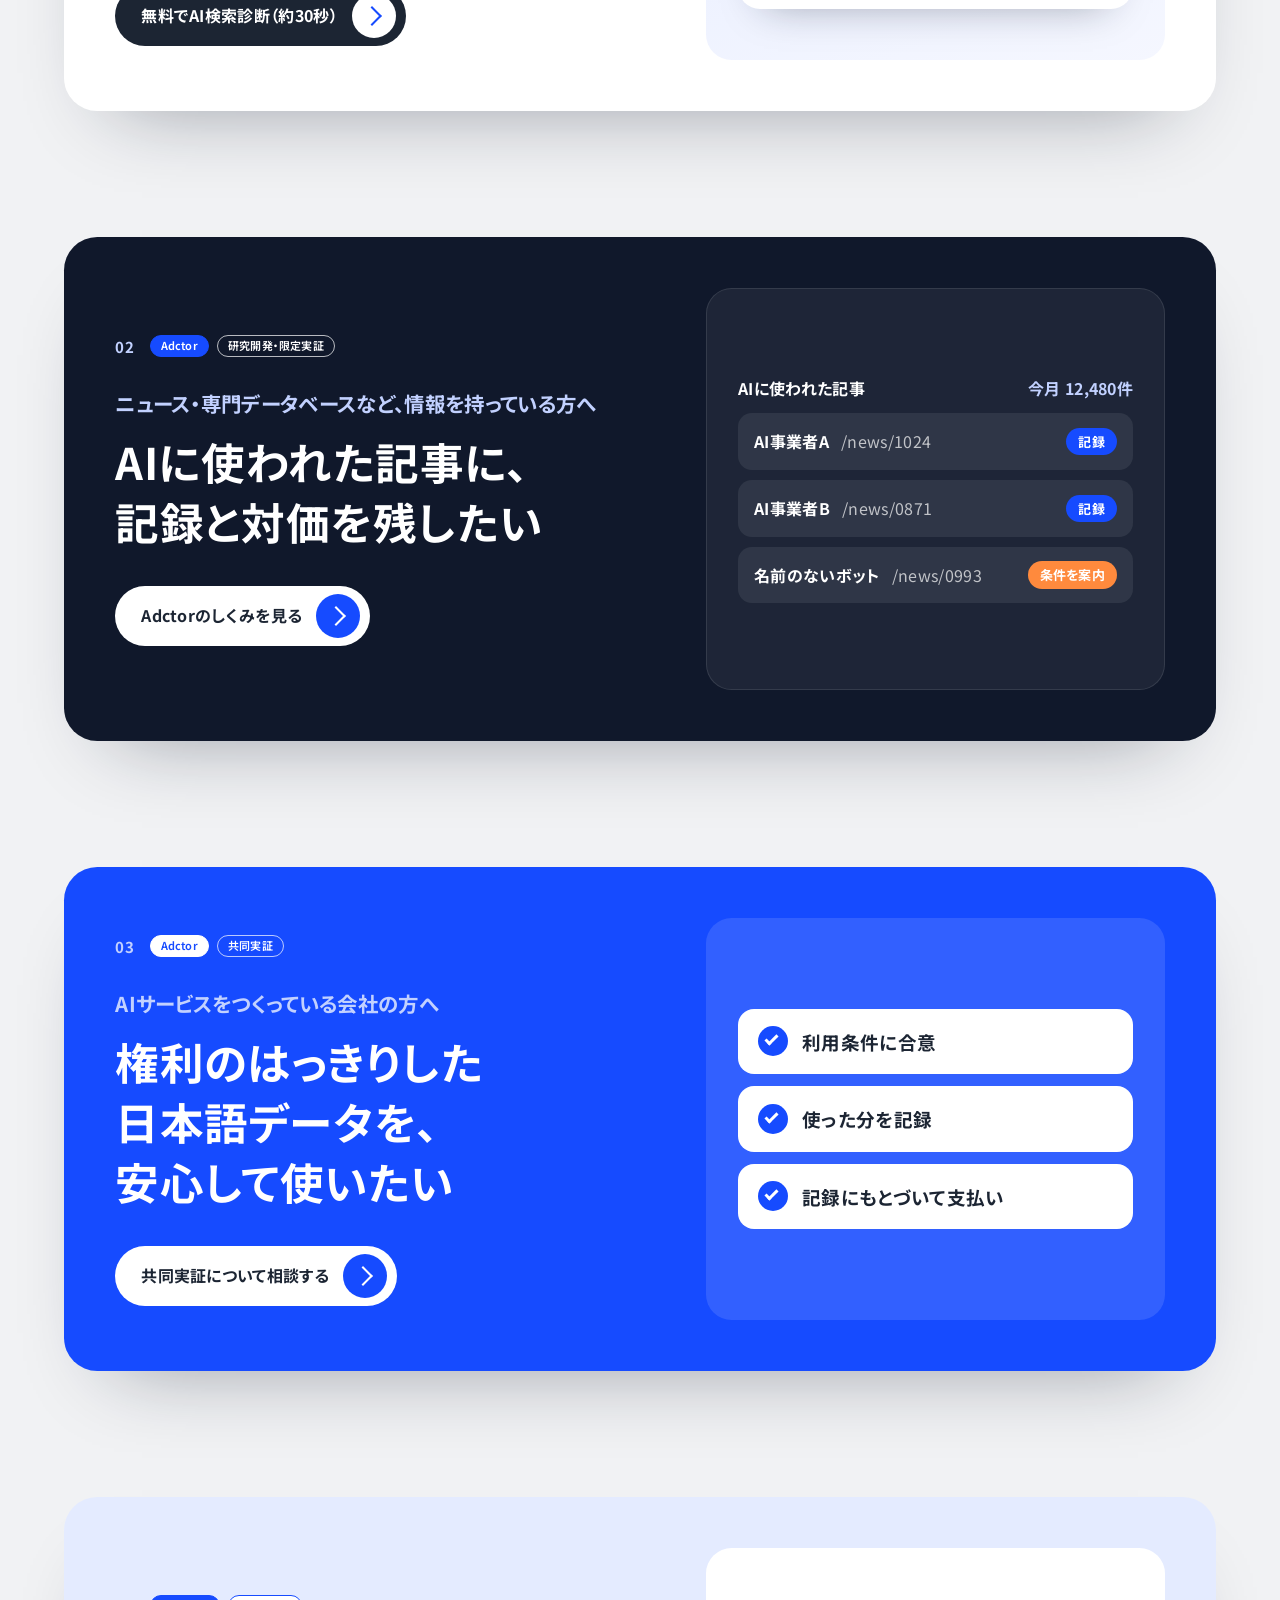
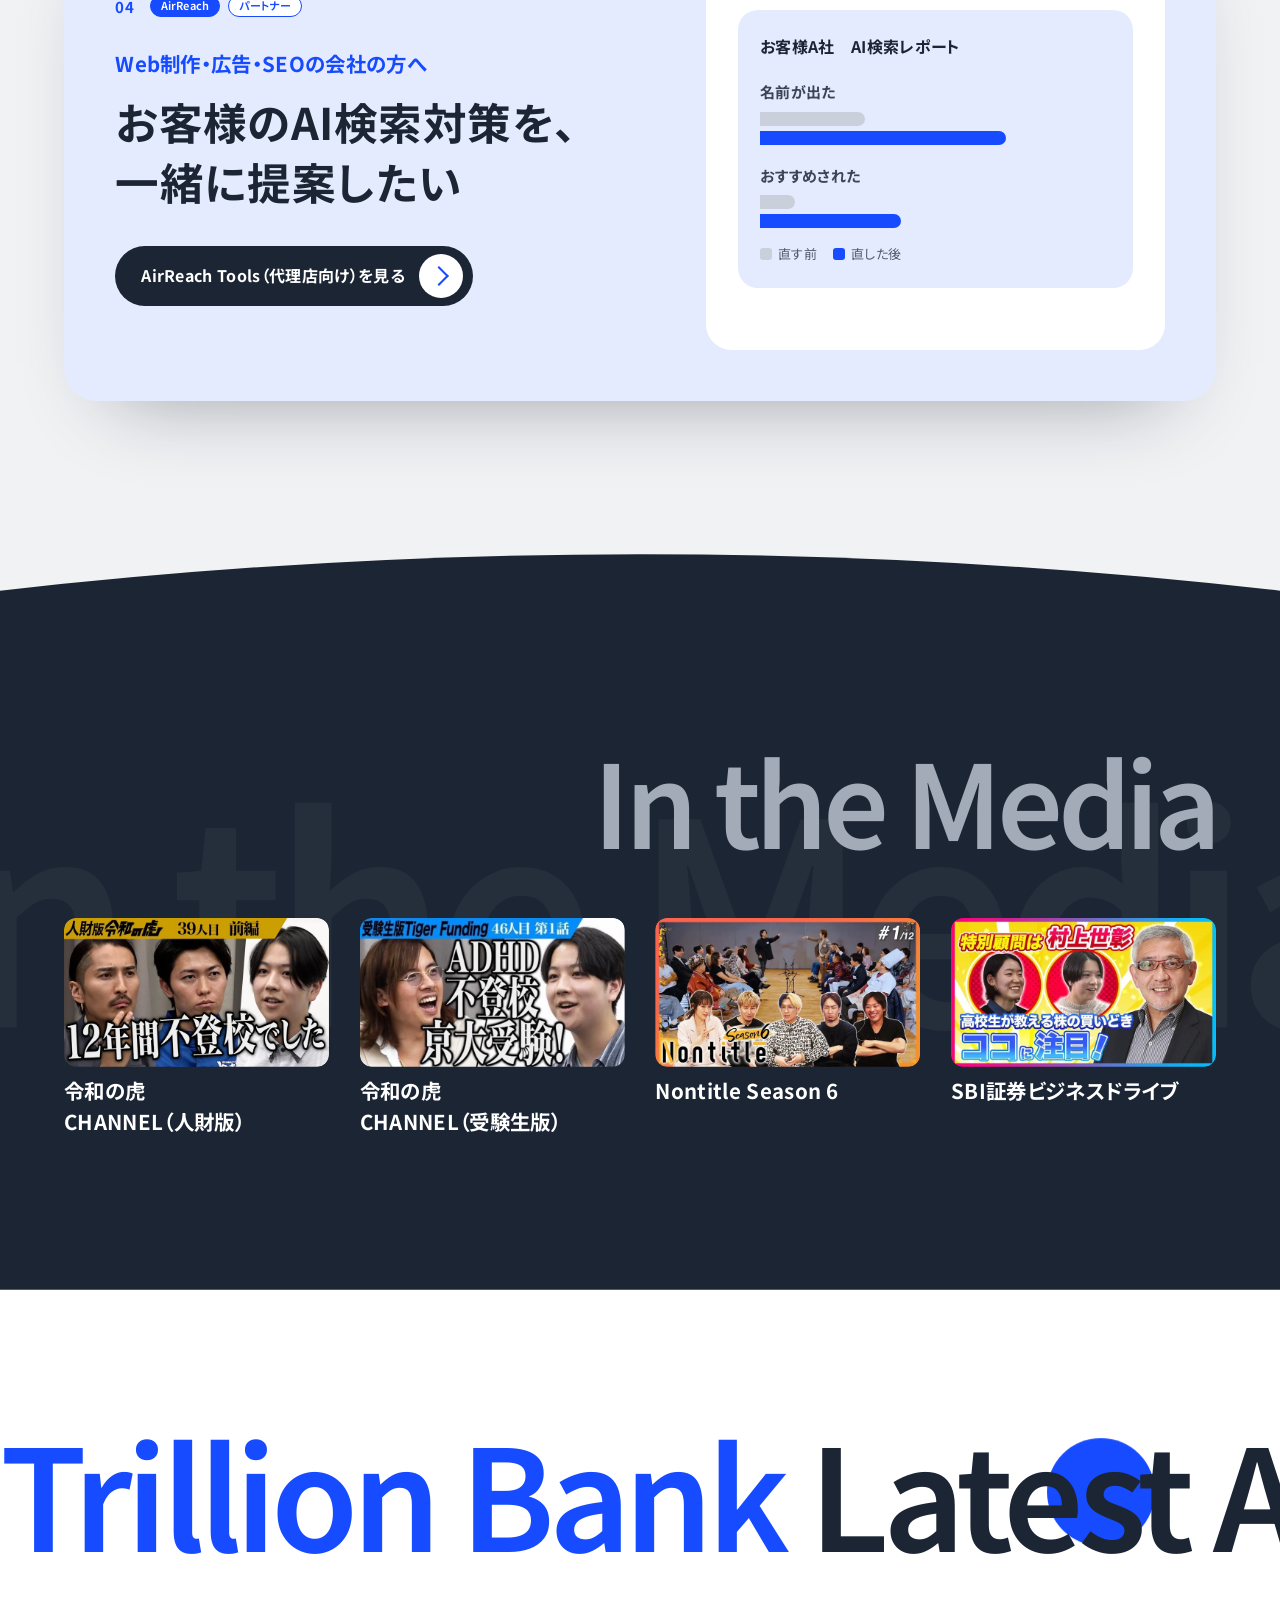
==== commit 09412b3a: "大きな丸いボタンを廃止し、PKSHAの型の横長ボタン（丸がカーソルについてくる・押すと波紋）に Co-Authored-By: Claude Opus 5.5 <noreply@anthropic.c" ====
--- a/index.html
+++ b/index.html
@@ -969,12 +969,9 @@
     <h2 class="git__title" id="contact-title"><span class="git__en" aria-hidden="true">Get to Ready</span><span class="sr">お問い合わせ</span></h2>
     <div class="git__grid">
       <ul class="git__orbs">
-        <li class="git__o git__o--1"><a class="orb" href="https://trillion-bank.jp/trillionbank/contact/" data-cursor="フォームへ">
-          <span class="orb__en">Contact</span><span class="orb__ja">お問い合わせ</span><span class="orb__sub">まずはお気軽に<br>ご相談ください。</span><i class="orb__go" aria-hidden="true"></i></a></li>
-        <li class="git__o git__o--2"><a class="orb" href="https://trillion-bank.jp/#diagnose" data-cursor="30秒で診断">
-          <span class="orb__en">Free Check</span><span class="orb__ja">無料AI検索診断</span><span class="orb__sub">URLを入れるだけ。<br>約30秒で分かります。</span><i class="orb__go" aria-hidden="true"></i></a></li>
-        <li class="git__o git__o--3"><a class="orb orb--white" href="https://trillion-bank.jp/trillionbank/meeting/" data-cursor="予約する">
-          <span class="orb__en">Meeting</span><span class="orb__ja">商談を予約</span><i class="orb__go" aria-hidden="true"></i></a></li>
+        <li class="git__o git__o--1"><a class="pk" href="https://trillion-bank.jp/trillionbank/contact/" data-cursor="フォームへ"><span class="pk__en">Contact</span><span class="pk__t">お問い合わせ</span><span class="pk__dot" aria-hidden="true"><i></i></span></a></li>
+        <li class="git__o git__o--2"><a class="pk" href="https://trillion-bank.jp/#diagnose" data-cursor="30秒で診断"><span class="pk__en">Free Check</span><span class="pk__t">無料AI検索診断</span><span class="pk__dot" aria-hidden="true"><i></i></span></a></li>
+        <li class="git__o git__o--3"><a class="pk" href="https://trillion-bank.jp/trillionbank/meeting/" data-cursor="予約する"><span class="pk__en">Meeting</span><span class="pk__t">商談を予約</span><span class="pk__dot" aria-hidden="true"><i></i></span></a></li>
       </ul>
       <p class="git__text">AI検索での見え方の確認から、<br>AirReachの導入、<br>Adctorの共同実証まで。<br>ご用件に近い窓口から、<br>お気軽にご相談ください。</p>
     </div>
--- a/site.css
+++ b/site.css
@@ -546,3 +546,58 @@
 .ashare__btn { display: inline-flex; align-items: center; min-height: 44px; padding: 0 18px; border: 0; border-radius: 999px; background: #fff; box-shadow: inset 0 0 0 1px #d9dde4; color: var(--ink); font: 700 14px var(--font); text-decoration: none; cursor: pointer; transition: background-color .3s, color .3s; }
 .ashare__btn:hover { background: var(--blue); color: #fff; box-shadow: none; }
 @media (prefers-reduced-motion: reduce) { .nfeat__slide { transition: none; } }
+
+/* =========================================================================
+   ボタン：丸い矢印（四角い矢印をやめる）。カーソルを当てると丸が大きくなり、輪が広がる。
+   押すと、押した場所から波紋が広がり、ボタンが少し沈む
+   ========================================================================= */
+.orb__go { position: relative; display: grid; place-items: center; width: 44px; height: 44px; margin-top: 12px; border-radius: 50%; background: #fff; clip-path: none; transition: scale .45s var(--gp-out), background-color .3s; }
+.orb__go::before { content: ""; position: relative; inset: auto; margin: 0; width: 13px; height: 13px; background: var(--blue); clip-path: polygon(0 42%, 58% 42%, 58% 10%, 100% 50%, 58% 90%, 58% 58%, 0 58%); transition: translate .45s var(--gp-out), background-color .3s; }
+.orb__go::after { content: ""; position: absolute; inset: 0; border-radius: 50%; box-shadow: 0 0 0 1.5px currentColor; opacity: 0; pointer-events: none; }
+.orb--white .orb__go, .price__list .orb__go { background: var(--blue); color: var(--blue); }
+.orb--white .orb__go::before, .price__list .orb__go::before { background: #fff; }
+.orb:hover .orb__go, .orb:focus-visible .orb__go, .pair__card:hover .orb__go, .price__list a:hover .orb__go { translate: 0 0; scale: 1.14; background: #fff; }
+.orb--white:hover .orb__go, .orb--white:focus-visible .orb__go, .price__list a:hover .orb__go { background: var(--blue); }
+.orb:hover .orb__go::before, .pair__card:hover .orb__go::before, .price__list a:hover .orb__go::before { animation: goArrow .6s var(--gp-emph); }
+.orb:hover .orb__go::after, .orb:focus-visible .orb__go::after, .pair__card:hover .orb__go::after, .price__list a:hover .orb__go::after { animation: goRing 1.2s ease-out infinite; }
+@keyframes goArrow { 0% { translate: 0 0; } 45% { translate: 14px 0; opacity: 0; } 46% { translate: -14px 0; opacity: 0; } 100% { translate: 0 0; opacity: 1; } }
+@keyframes goRing { 0% { scale: 1; opacity: .7; } 100% { scale: 1.9; opacity: 0; } }
+.pair__card .orb__go { width: 56px; height: 56px; }
+.orb--sm .orb__go { width: 38px; height: 38px; margin-top: 8px; }
+
+/* 押したときの波紋と沈み込み */
+.rip-host { position: relative; overflow: hidden; isolation: isolate; }
+.rip { position: absolute; z-index: 0; border-radius: 50%; background: currentColor; opacity: .22; pointer-events: none; translate: -50% -50%; scale: 0; animation: rip .65s cubic-bezier(.22, 1, .36, 1) forwards; }
+@keyframes rip { to { scale: 1; opacity: 0; } }
+.rip-host:active { scale: .97; }
+.rip-host { transition: scale .25s var(--gp-out); }
+@media (prefers-reduced-motion: reduce) { .rip { display: none; } .orb__go::before, .orb__go::after { animation: none !important; } .rip-host:active { scale: 1; } }
+.orb:hover .orb__go::before, .orb:focus-visible .orb__go::before, .pair__card:hover .orb__go::before { background: var(--blue); }
+.orb--white:hover .orb__go::before, .orb--white:focus-visible .orb__go::before, .price__list a:hover .orb__go::before { background: #fff; }
+.pair__card--b:hover .orb__go::before { background: #10182b; }
+
+/* =========================================================================
+   ボタン（PKSHA の型）：白い横長のボタン＋右はしの小さな丸い矢印。
+   丸はカーソルの方へ少しついてきて、押すとボタンに波紋が広がる。大きな丸いボタンは廃止
+   ========================================================================= */
+.pk { position: relative; display: inline-flex; align-items: center; gap: 14px; min-height: 58px; padding: 0 10px 0 26px; border-radius: 999px; background: #fff; color: var(--ink); font-size: 16px; font-weight: 700; text-decoration: none; box-shadow: inset 0 0 0 1px rgba(16, 24, 43, .1), 0 14px 30px -20px rgba(16, 24, 43, .45); translate: var(--bx, 0px) var(--by, 0px); transition: translate .45s var(--gp-out), box-shadow .45s var(--gp-out); }
+.pk__en { font-family: var(--font); font-size: 12px; font-weight: 700; letter-spacing: .06em; color: var(--blue); }
+.pk__t { white-space: nowrap; }
+.pk__dot { position: relative; z-index: 1; display: grid; place-items: center; flex: none; width: 38px; height: 38px; margin-left: 6px; border-radius: 50%; background: var(--ink); translate: var(--dx, 0px) var(--dy, 0px); transition: translate .35s var(--gp-out), scale .4s var(--gp-out), background-color .3s; }
+.pk__dot i { width: 12px; height: 12px; background: #fff; clip-path: polygon(0 42%, 58% 42%, 58% 10%, 100% 50%, 58% 90%, 58% 58%, 0 58%); }
+.pk__dot::after { content: ""; position: absolute; inset: 0; border-radius: 50%; box-shadow: 0 0 0 1px var(--ink); opacity: 0; pointer-events: none; }
+.pk:hover, .pk:focus-visible { box-shadow: inset 0 0 0 1px rgba(22, 75, 255, .35), 0 20px 40px -22px rgba(16, 24, 43, .55); }
+.pk:hover .pk__dot, .pk:focus-visible .pk__dot { scale: 1.12; background: var(--blue); }
+.pk:hover .pk__dot::after, .pk:focus-visible .pk__dot::after { box-shadow: 0 0 0 1px var(--blue); animation: goRing 1.2s ease-out infinite; }
+.pk:hover .pk__dot i { animation: goArrow .6s var(--gp-emph); }
+.pk:focus-visible { outline: 3px solid var(--ink); outline-offset: 4px; }
+.pk .rip { background: var(--blue); opacity: .2; }
+/* 置き場所 */
+.git__orbs { gap: 14px; }
+.git__o .pk { min-height: 64px; padding-left: 30px; font-size: 18px; }
+.phero__actions { gap: 14px; }
+.phero--navy .pk, .git .pk { box-shadow: 0 18px 40px -22px rgba(4, 10, 40, .7); }
+.band-link .pk { grid-column: 2; grid-row: 1 / span 2; }
+@media (max-width: 699px) { .band-link .pk { grid-column: 1; grid-row: auto; justify-self: start; } }
+@media (max-width: 899px) { .git__orbs { flex-direction: column; align-items: stretch; } .git__o .pk { width: 100%; justify-content: space-between; } }
+@media (prefers-reduced-motion: reduce) { .pk, .pk__dot { translate: none !important; } .pk__dot::after, .pk__dot i { animation: none !important; } }
